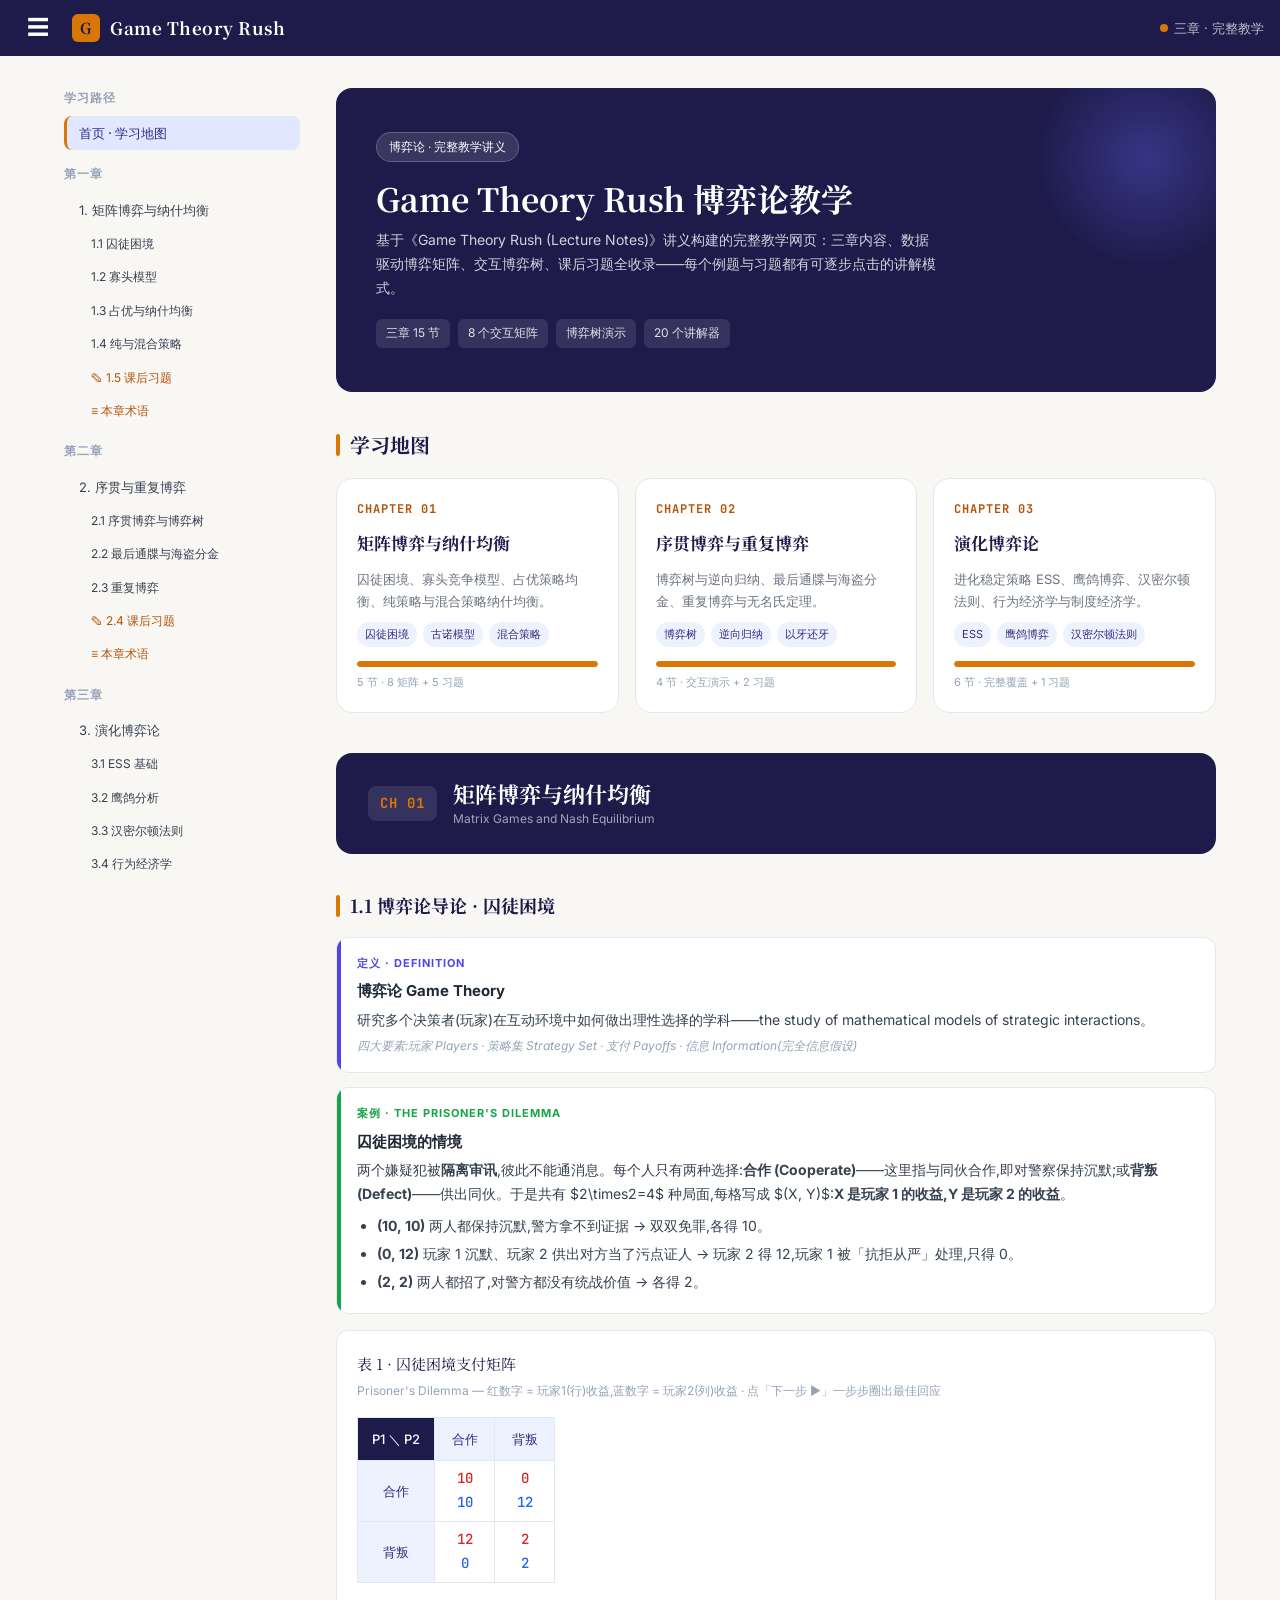
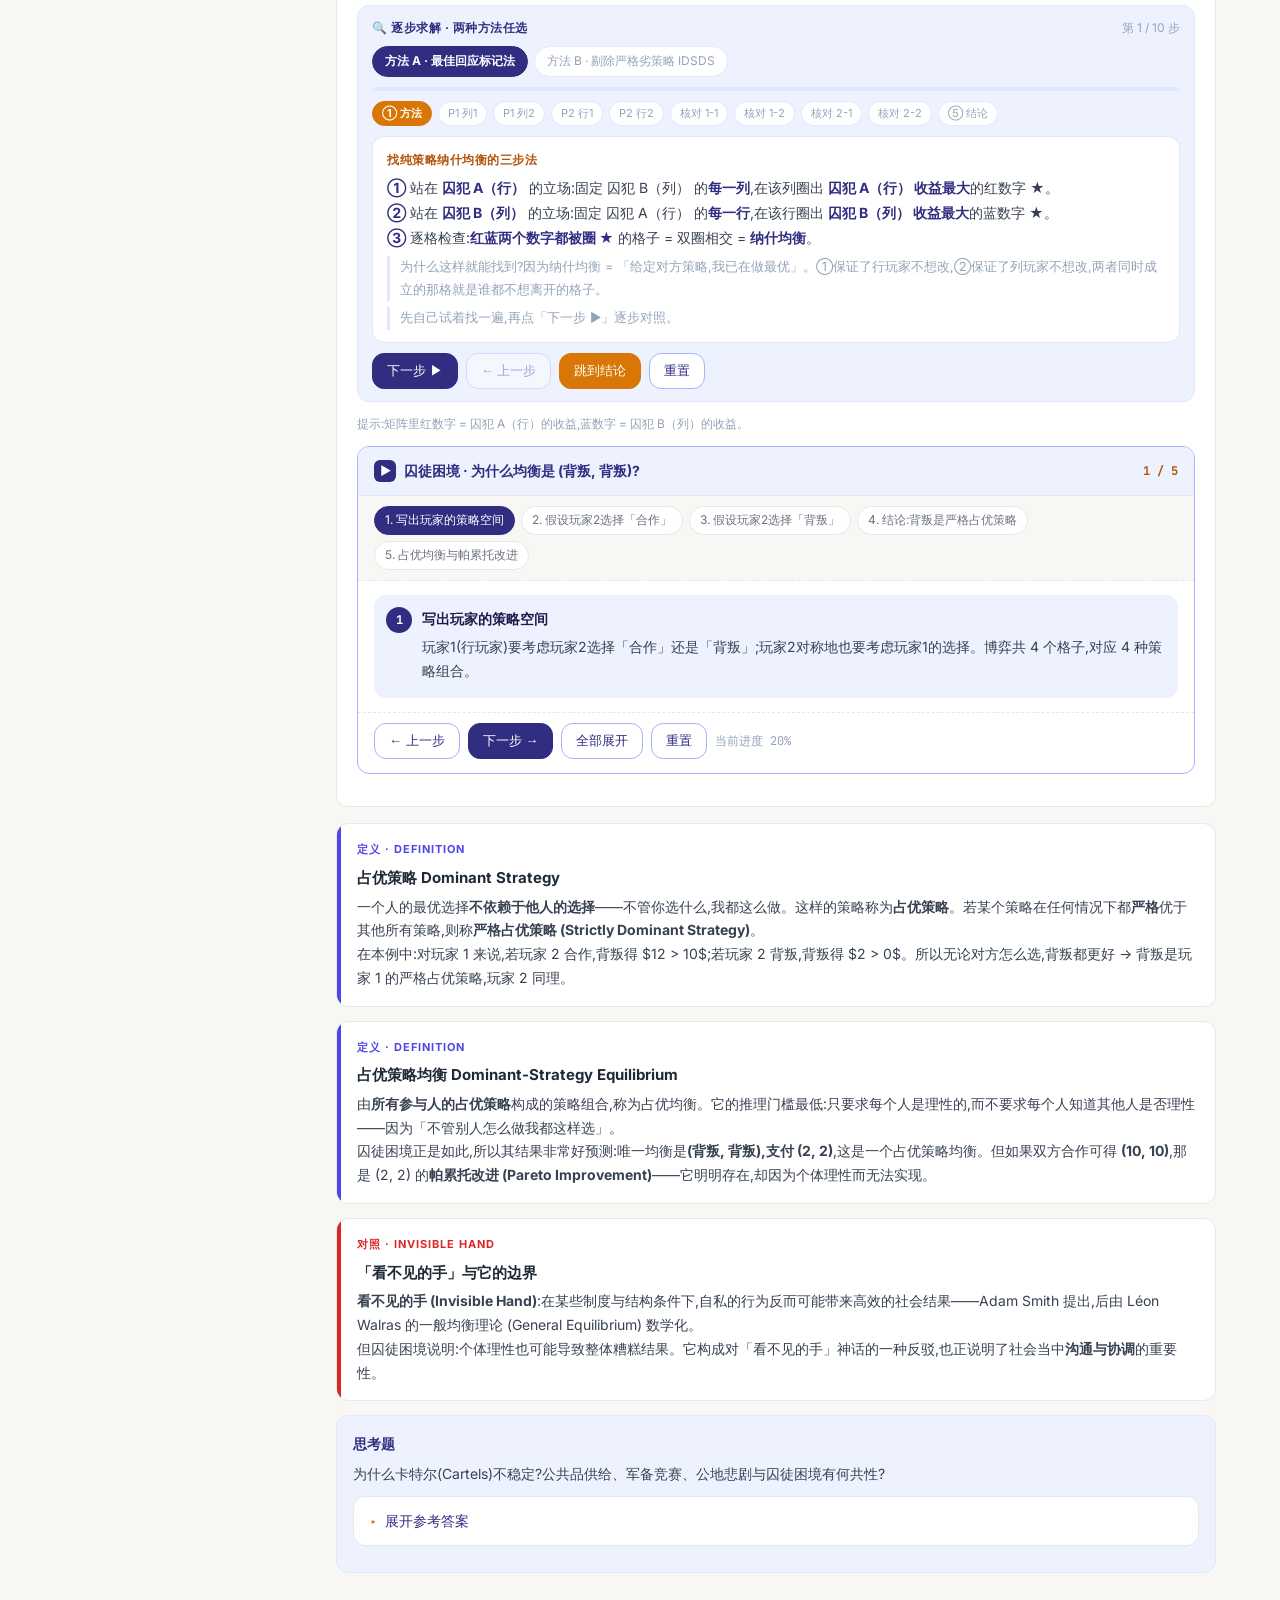
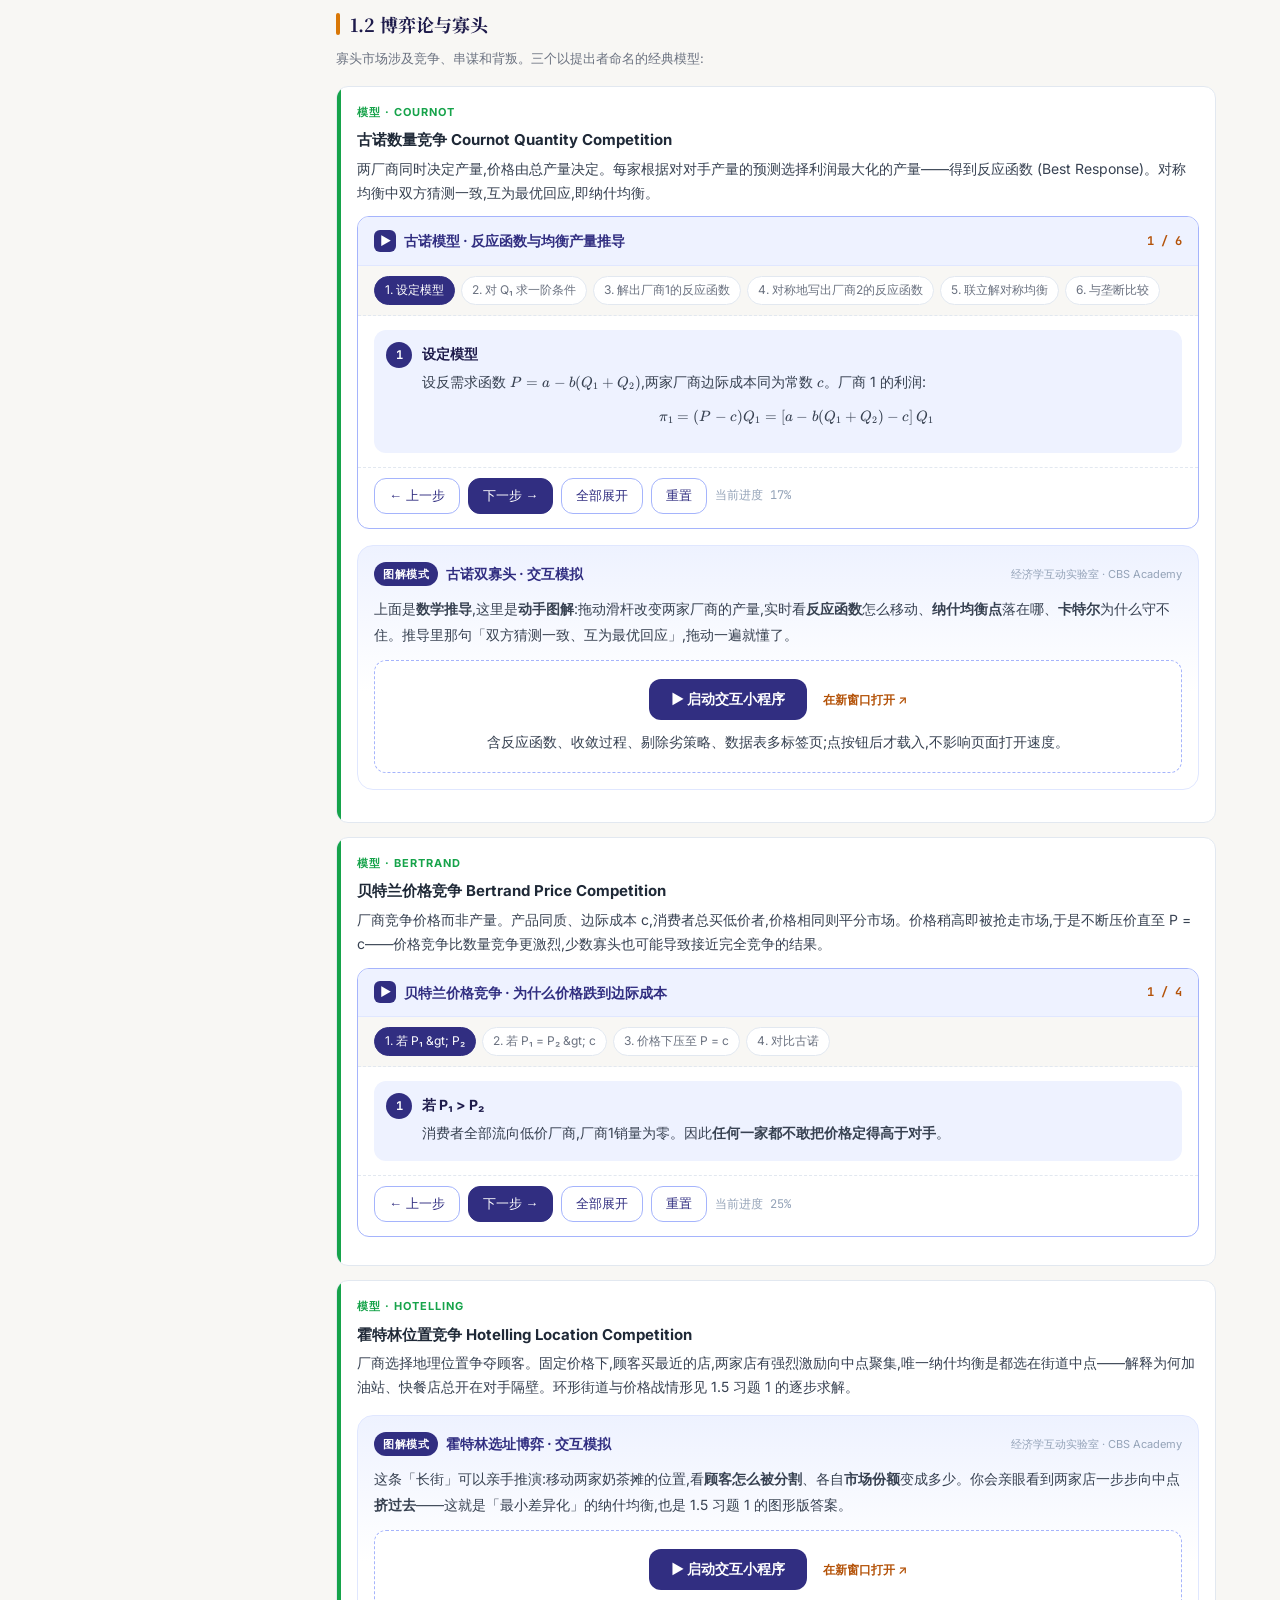
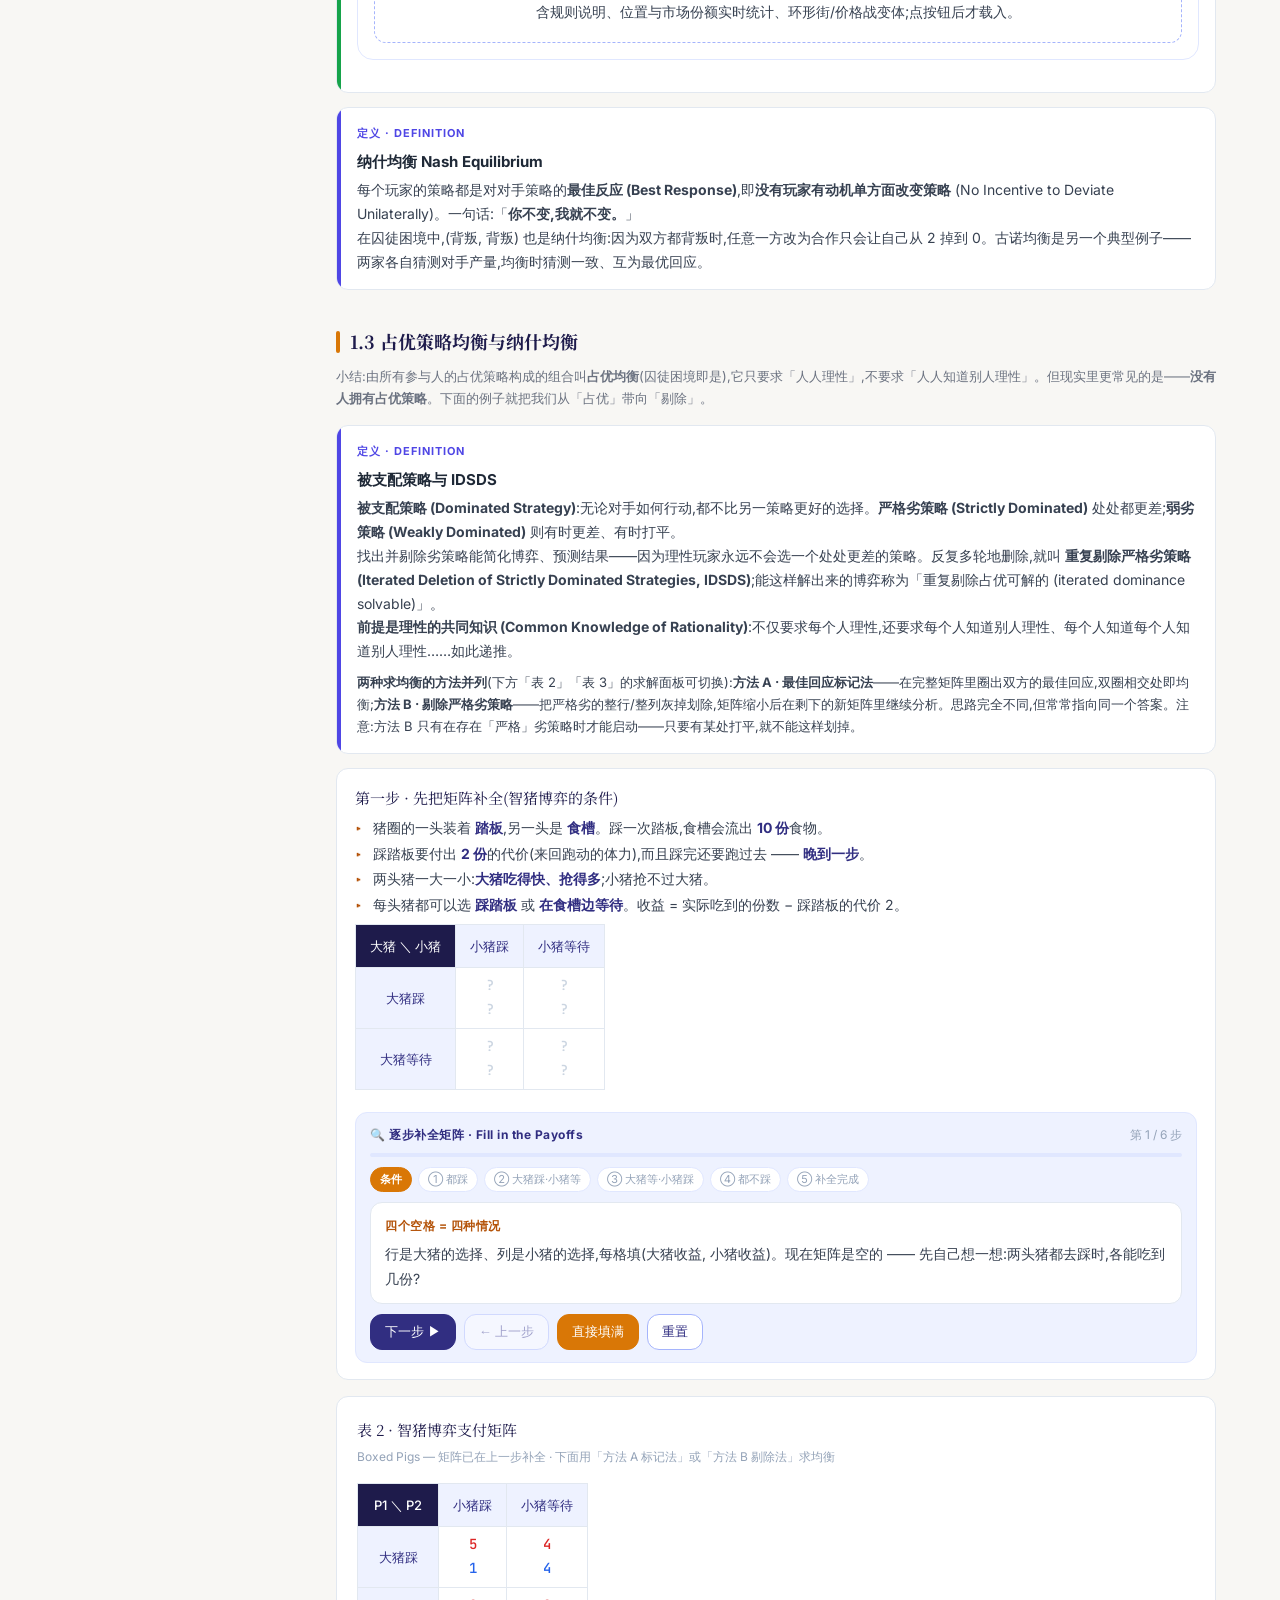
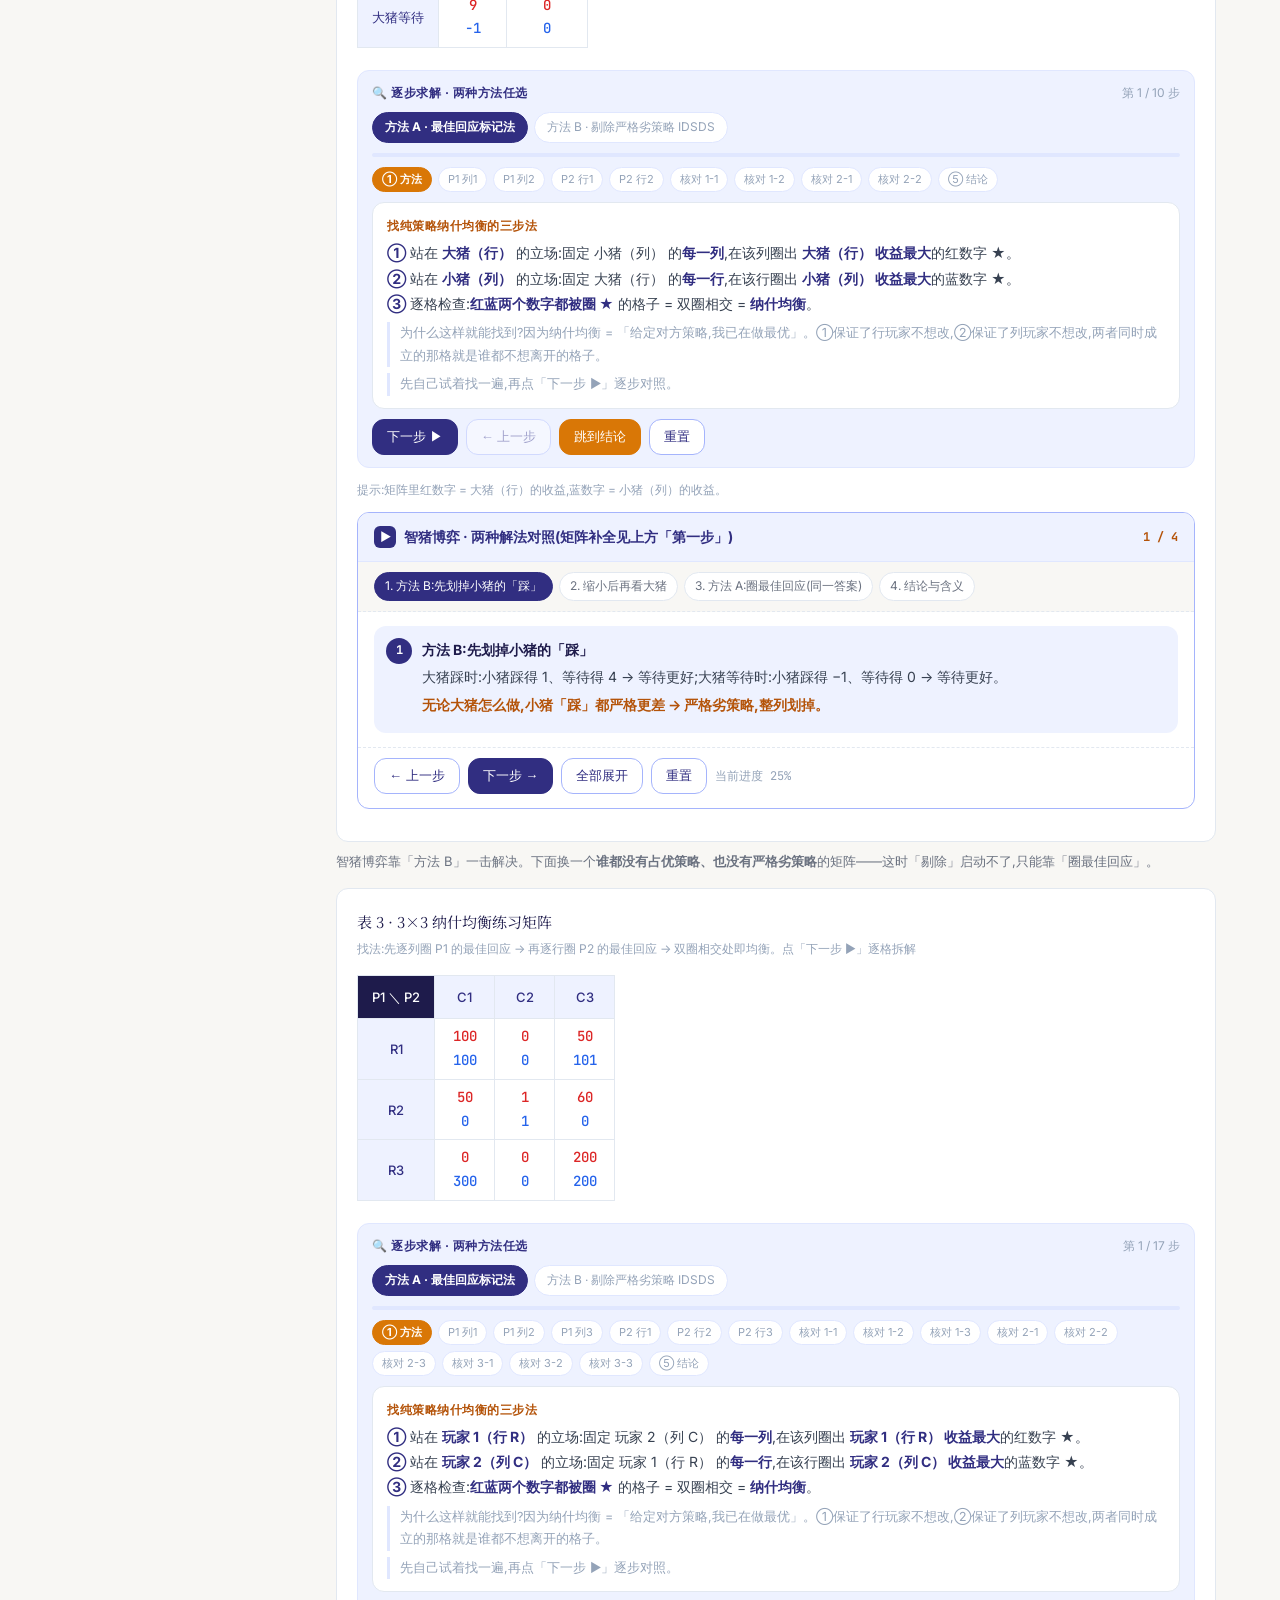
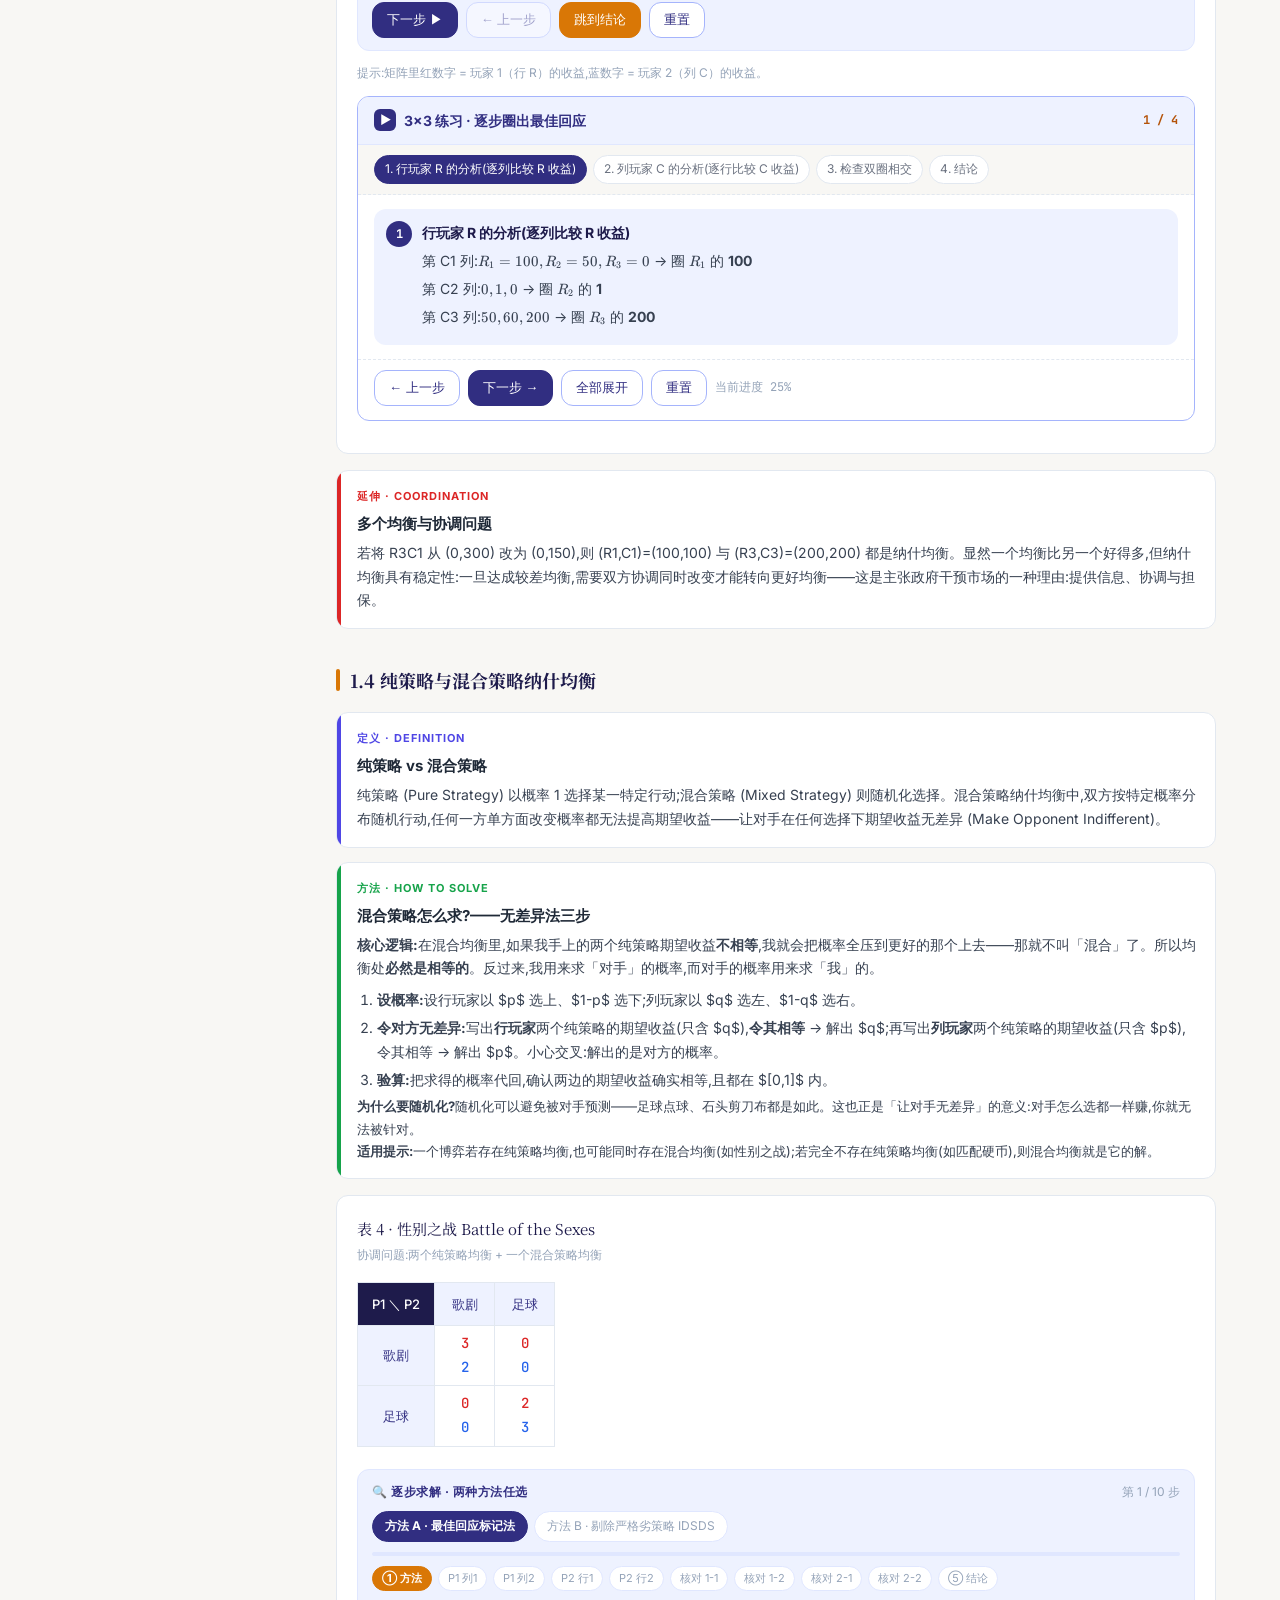
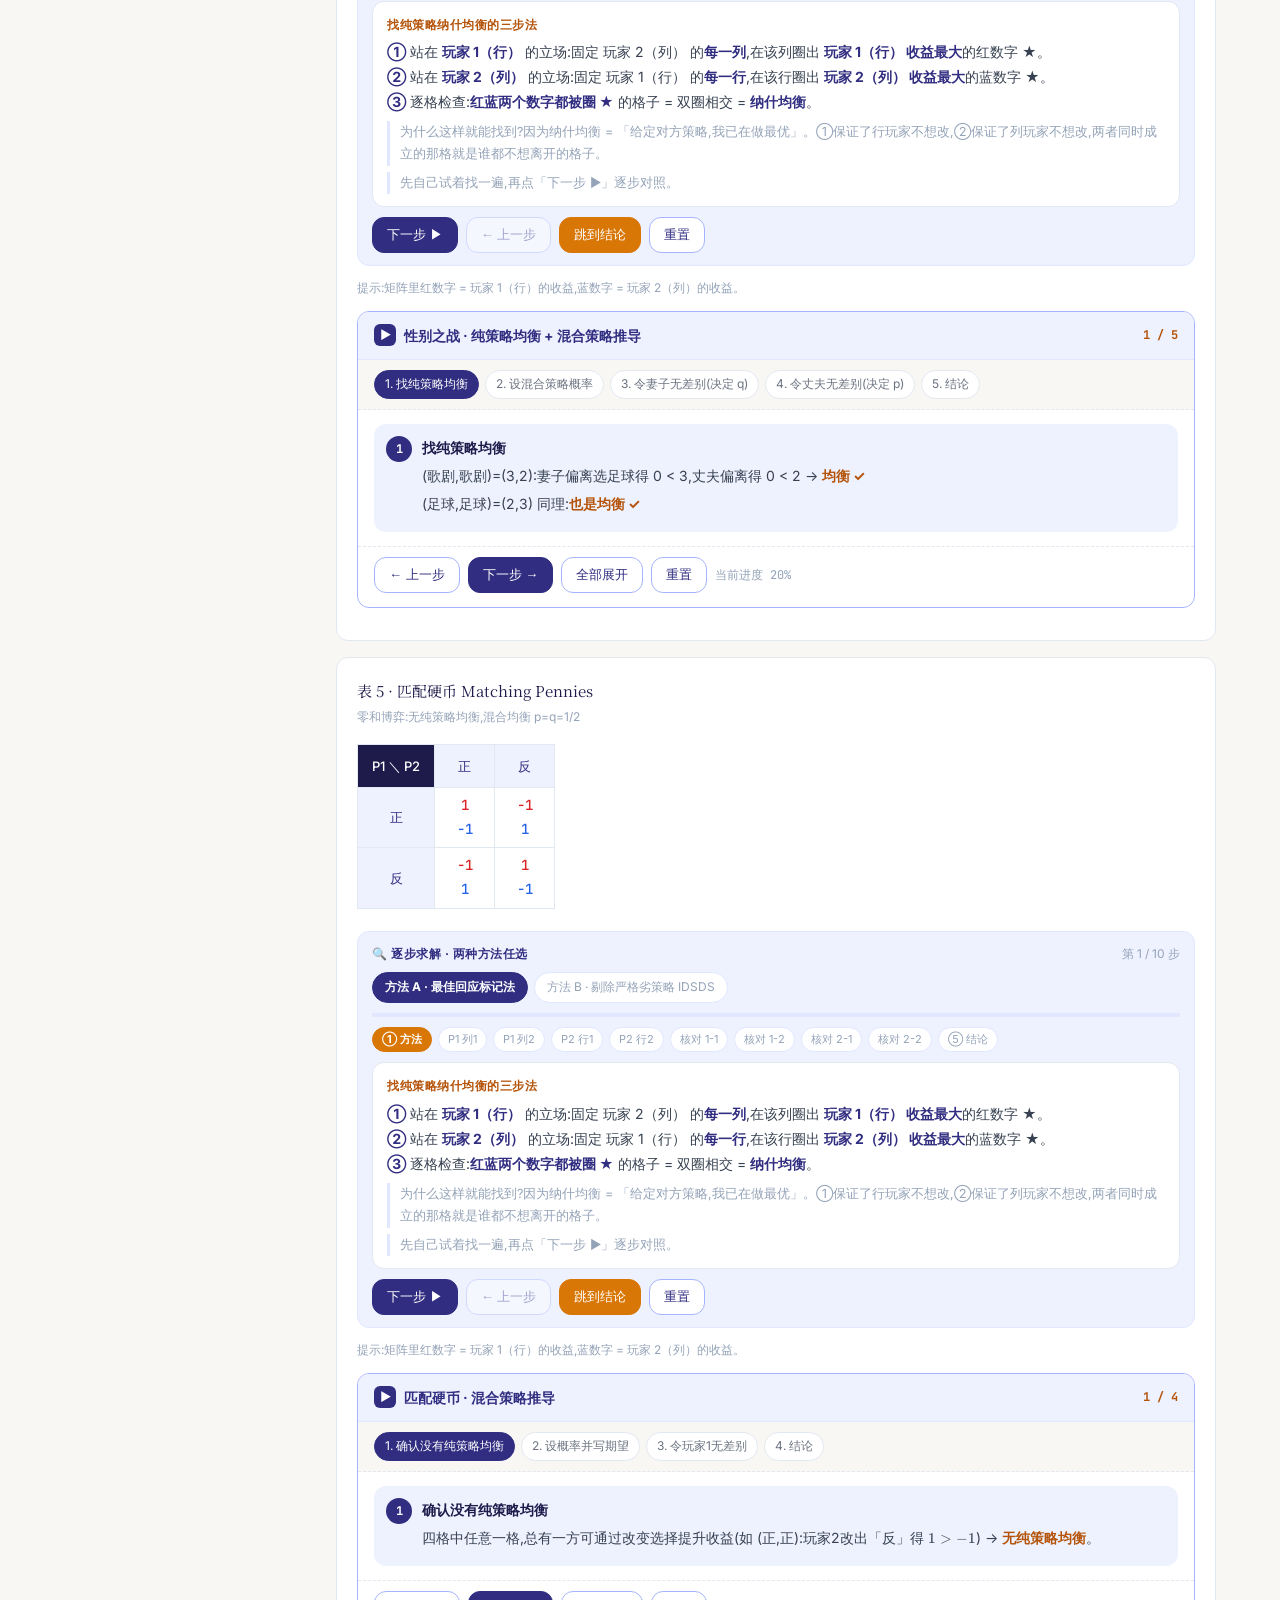
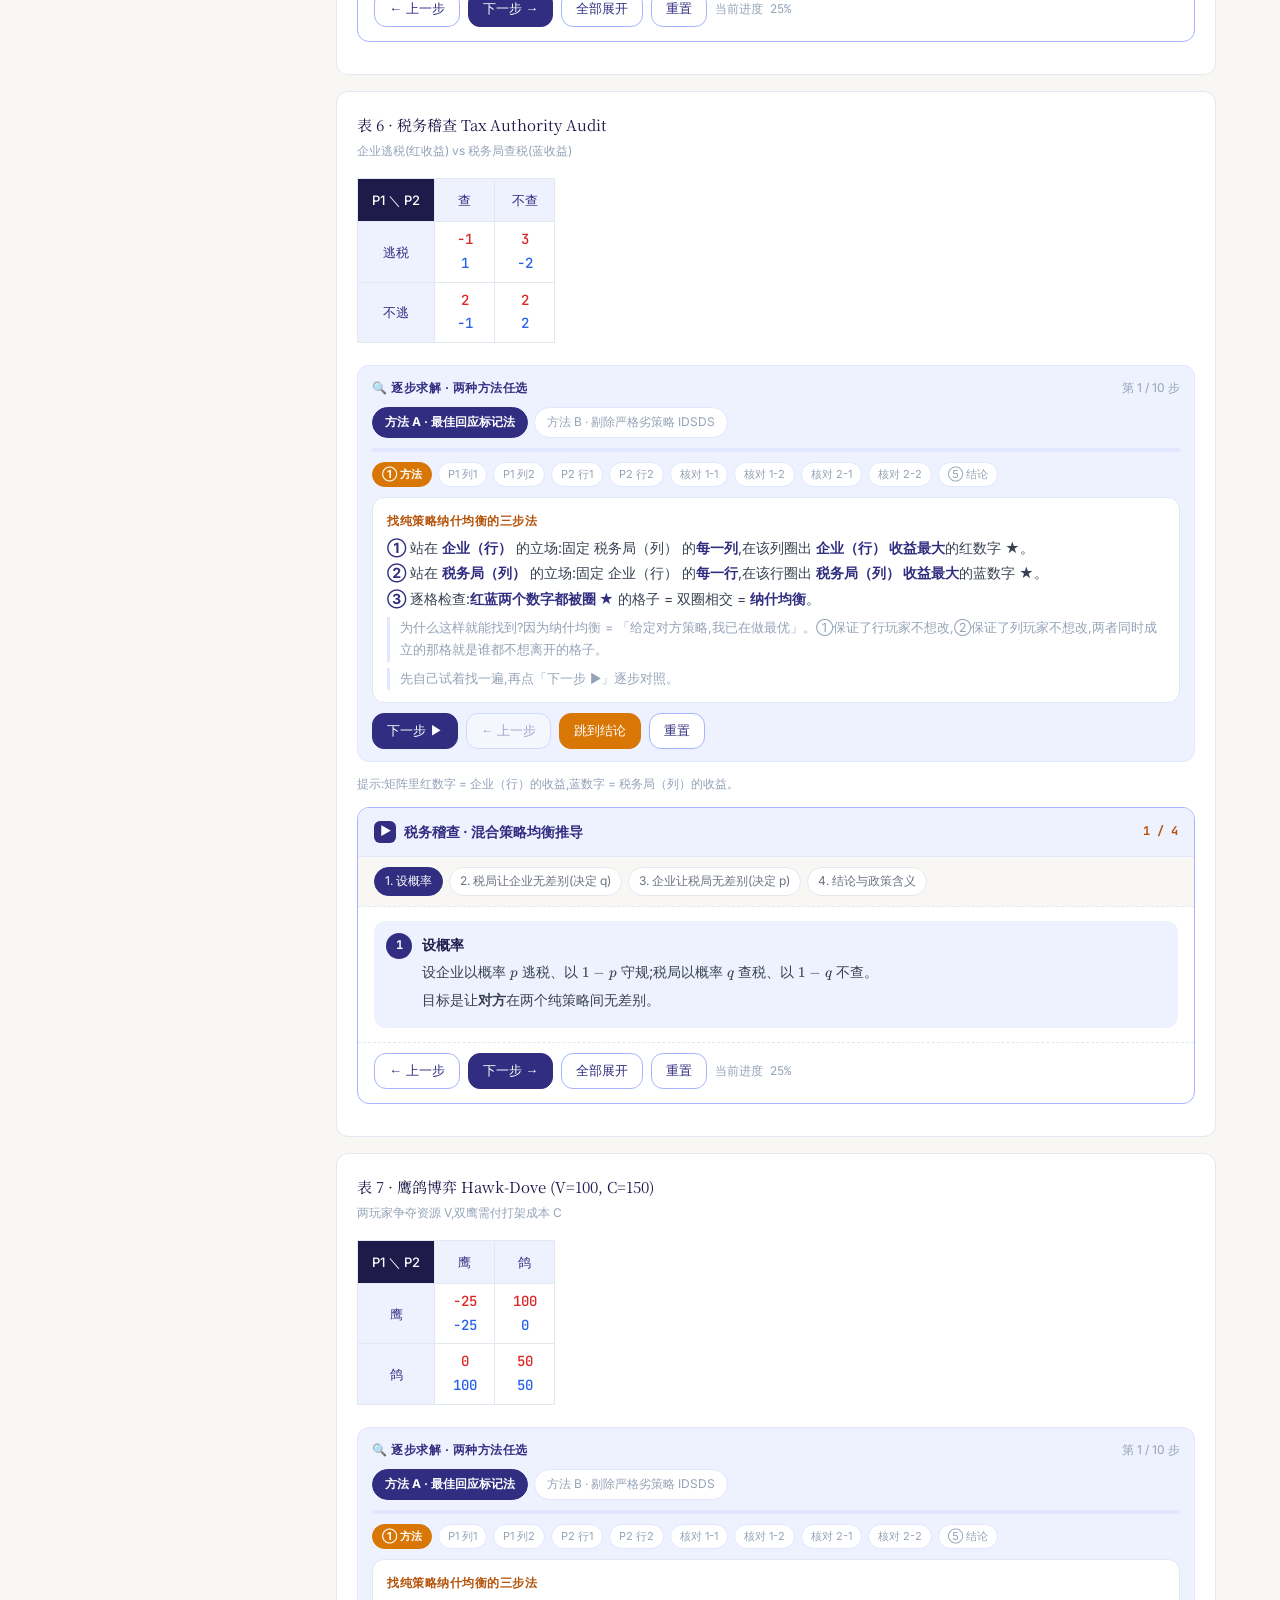
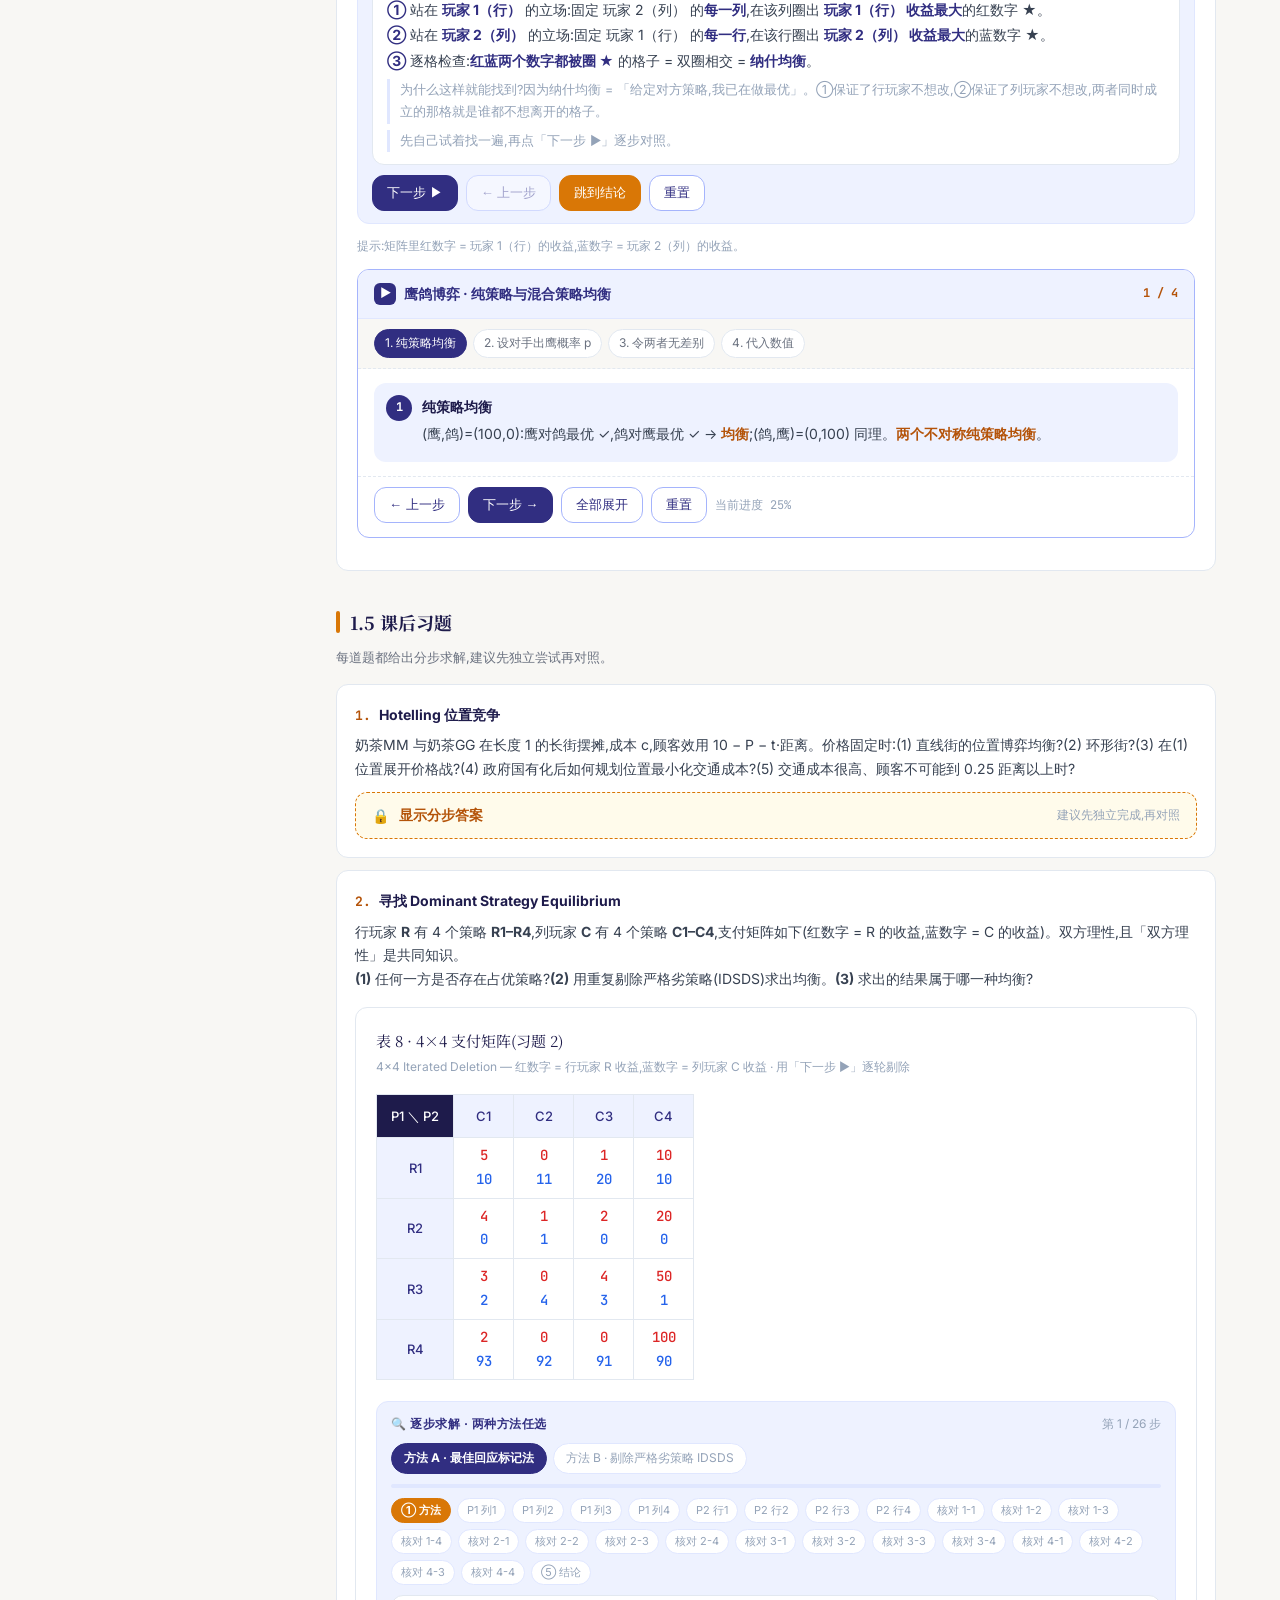
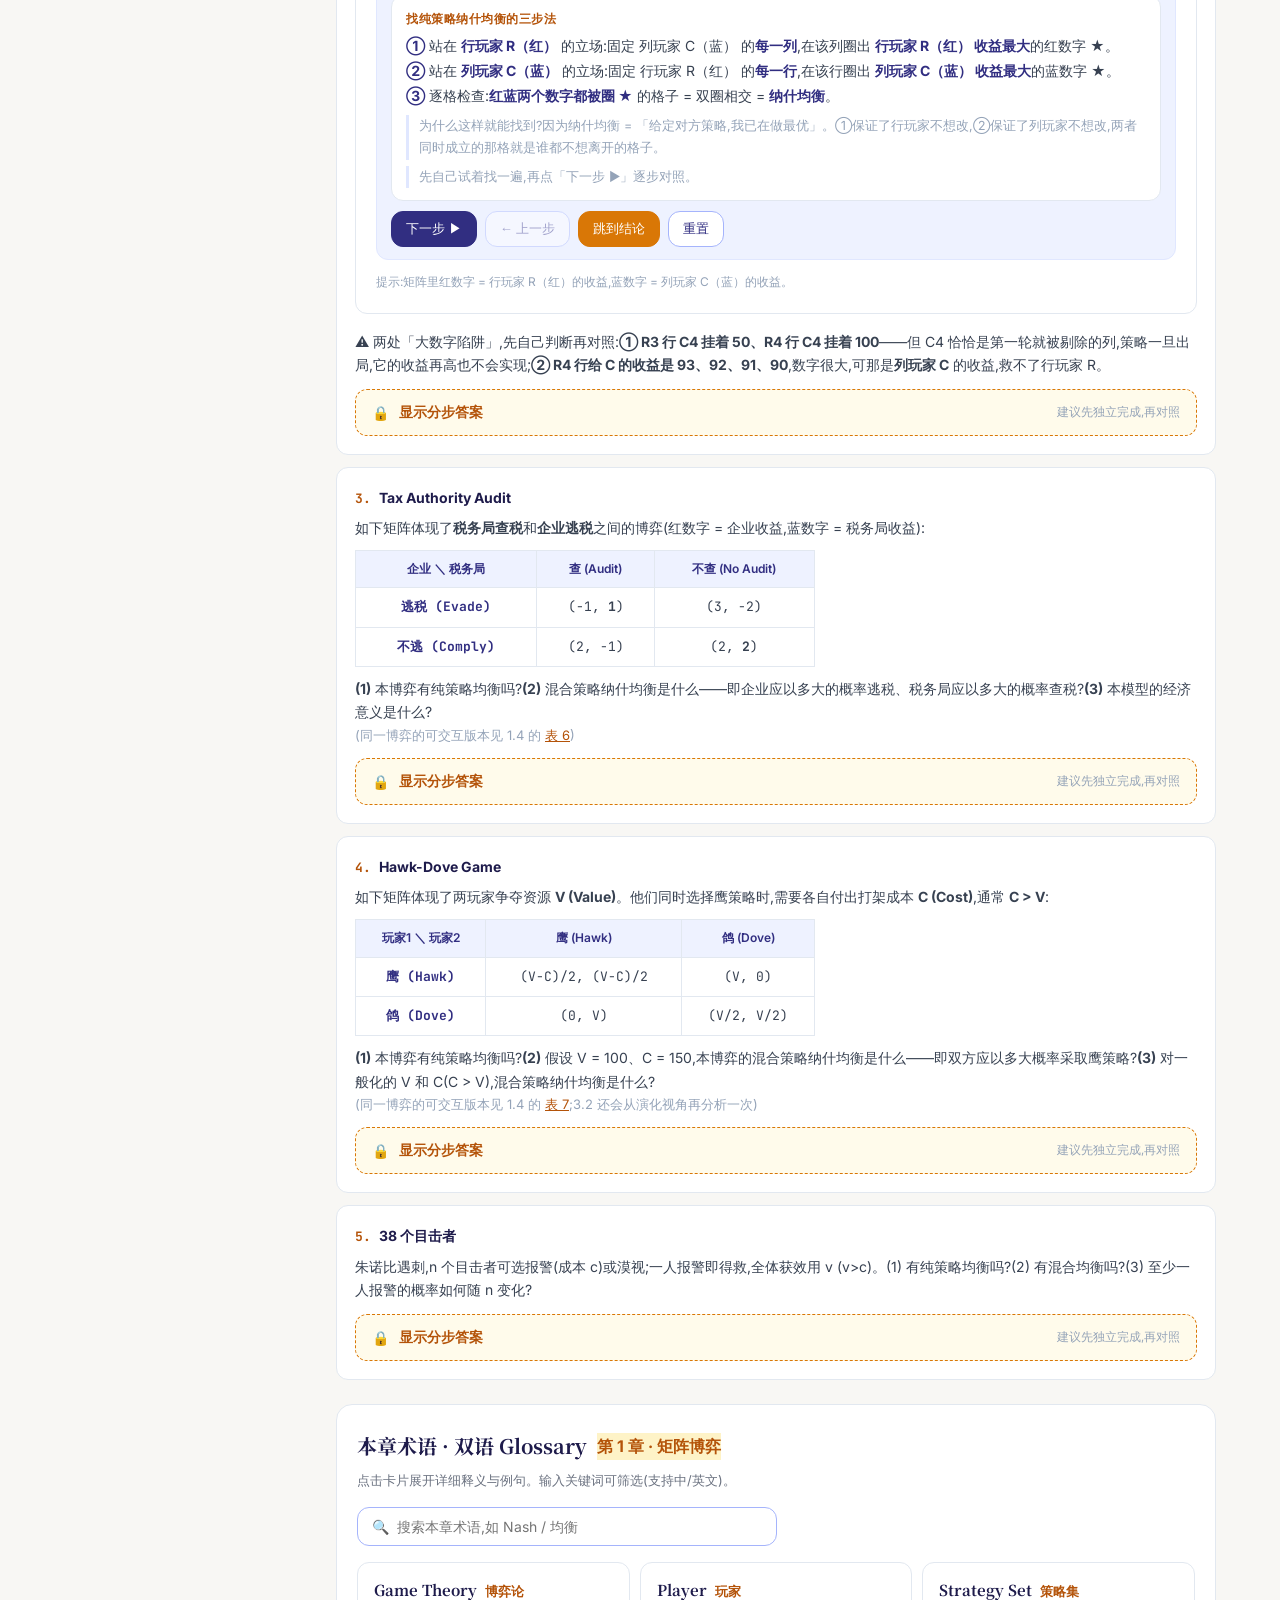
==== game-theory-rush/index.html @ affe79e6 "Publish Intelligent Textbook Three interactive economics books sharing one front door: - Market Forc" ====
<!DOCTYPE html>
<html lang="zh-CN" data-page-node-id="f88Oj9E7xumkua8rdbdC9D">
<head data-page-node-id="TAFf9jK8Ac5j1SVR5CZDCf">
<meta charset="UTF-8" data-page-node-id="CXKlrc9r9mkE7bDAP3YR3l">
<meta name="viewport" content="width=device-width, initial-scale=1.0" data-page-node-id="H9I6fAZjmFfC5MitDZi8de">
<title>Game Theory Rush · 博弈论教学网页</title>
<link rel="preconnect" href="https://fonts.googleapis.com" data-page-node-id="O2jBkbnB2UUPuuKvL8OBjO">
<link href="https://fonts.googleapis.com/css2?family=Noto+Serif+SC:wght@400;500;700&family=Inter:wght@400;500;700&family=JetBrains+Mono:wght@400;500;700&display=swap" rel="stylesheet" data-page-node-id="3PZJKbyZMGyDl5HdAt7i4N">
<link rel="stylesheet" href="vendor/katex/katex.min.css" data-page-node-id="f6urmWiLHM7PreAOYPZzaC">
<script defer src="vendor/katex/katex.min.js"></script>
<style>
:root{
  --indigo-900:#1E1B4B; --indigo-800:#312E81; --indigo-700:#4338CA;
  --indigo-600:#4F46E5; --indigo-500:#6366F1; --indigo-300:#A5B4FC; --indigo-100:#E0E7FF; --indigo-50:#EEF2FF;
  --gold-600:#B45309; --gold-500:#D97706; --gold-100:#FEF3C7;
  --paper:#F8F7F4; --ink-900:#1F2937; --ink-700:#374151; --ink-500:#6B7280; --ink-400:#94A3B8;
  --board-line:#E2E8F0; --coop-green:#16A34A; --defect-red:#DC2626; --info-blue:#2563EB;
  --r-sm:8px; --r-md:12px; --r-lg:16px;
  --font-serif:'Noto Serif SC','Songti SC','SimSun',serif;
  --font-sans:'Inter','PingFang SC','Microsoft YaHei',sans-serif;
  --font-mono:'JetBrains Mono','STIX Two Math','Consolas',monospace;
  --ease:cubic-bezier(.22,.61,.36,1);
}
*{margin:0;padding:0;box-sizing:border-box}
html{scroll-behavior:smooth;scroll-padding-top:64px}
body{font-family:var(--font-sans);color:var(--ink-900);background:var(--paper);line-height:1.7;-webkit-font-smoothing:antialiased}

.topbar{position:sticky;top:0;z-index:50;background:var(--indigo-900);color:#fff;height:56px;display:flex;align-items:center;padding:0 16px;gap:12px}
.topbar .logo{display:flex;align-items:center;gap:10px;font-family:var(--font-serif);font-weight:700;font-size:17px;letter-spacing:.5px}
.logo-mark{width:28px;height:28px;border-radius:6px;background:var(--gold-500);display:flex;align-items:center;justify-content:center;color:var(--indigo-900);font-weight:700;font-size:15px}
.burger{display:none;background:none;border:0;color:#fff;font-size:22px;cursor:pointer;width:44px;height:44px;border-radius:8px;align-items:center;justify-content:center}
.burger:hover{background:rgba(255,255,255,.12)}
.topbar .ch-label{font-size:13px;color:rgba(255,255,255,.72);margin-left:auto;display:flex;align-items:center;gap:6px}
.progress-dot{width:8px;height:8px;border-radius:50%;background:var(--gold-500)}

.layout{display:grid;grid-template-columns:1fr;max-width:1200px;margin:0 auto;padding:0 16px}
main{padding:24px 0 96px;min-width:0}

.sidebar{display:none}
@media(min-width:992px){
  .layout{grid-template-columns:240px minmax(0,1fr);gap:32px;padding:0 24px}
  .sidebar{display:block;padding-top:32px}
  .side-nav{position:sticky;top:80px;max-height:calc(100vh - 96px);overflow-y:auto;padding-right:4px}
  .side-nav h4{font-size:12px;color:var(--ink-400);text-transform:uppercase;letter-spacing:1px;margin-bottom:8px}
  .side-nav a{display:block;padding:6px 12px;border-radius:8px;color:var(--ink-700);text-decoration:none;font-size:13px;margin-bottom:1px;border-left:3px solid transparent;transition:background .2s,color .2s}
  .side-nav a:hover{background:var(--indigo-50);color:var(--indigo-800)}
  .side-nav a.active{background:var(--indigo-100);color:var(--indigo-800);border-left-color:var(--gold-500);font-weight:500}
  .side-nav a.sub{padding-left:24px;font-size:12px}
  .side-nav a.ex{color:var(--gold-600)}
  .side-nav a.ex.active{background:var(--gold-100);color:var(--gold-600);border-left-color:var(--gold-500)}
}
@media(min-width:768px) and (max-width:991px){.layout{padding:0 24px}}

.hero{background:var(--indigo-900);border-radius:var(--r-lg);color:#fff;padding:32px 24px;margin-bottom:32px;position:relative;overflow:hidden}
.hero::after{content:"";position:absolute;right:-40px;top:-40px;width:220px;height:220px;background:radial-gradient(circle,rgba(99,102,241,.35),transparent 70%);pointer-events:none}
.hero .tag{display:inline-flex;align-items:center;gap:8px;background:rgba(255,255,255,.12);border:1px solid rgba(255,255,255,.2);padding:4px 12px;border-radius:100px;font-size:12px;margin-bottom:16px}
.hero h1{font-family:var(--font-serif);font-size:26px;line-height:1.3;margin-bottom:8px}
.hero p{color:rgba(255,255,255,.8);font-size:14px;max-width:560px}
.hero .meta{margin-top:20px;display:flex;flex-wrap:wrap;gap:8px}
.hero .meta span{font-size:12px;background:rgba(255,255,255,.1);padding:4px 10px;border-radius:6px;color:rgba(255,255,255,.85)}
@media(min-width:768px){.hero{padding:44px 40px}.hero h1{font-size:32px}}

.sec-title{display:flex;align-items:center;gap:10px;margin:36px 0 16px;font-family:var(--font-serif);font-size:20px;color:var(--indigo-900);scroll-margin-top:72px}
.sec-title::before{content:"";width:4px;height:22px;background:var(--gold-500);border-radius:2px}
.sec-sub{font-size:13px;color:var(--ink-500);margin:-8px 0 16px}
.chapter-head{background:var(--indigo-900);border-radius:var(--r-lg);color:#fff;padding:20px 24px;margin:40px 0 20px;display:flex;align-items:center;gap:16px;scroll-margin-top:72px}
.chapter-head .ch-num{font-family:var(--font-mono);font-size:14px;color:var(--gold-500);font-weight:700;letter-spacing:1px;background:rgba(255,255,255,.1);padding:6px 12px;border-radius:8px;white-space:nowrap}
.chapter-head h2{font-family:var(--font-serif);font-size:18px;line-height:1.4}
.chapter-head .en{display:block;font-family:var(--font-sans);font-size:12px;color:rgba(255,255,255,.6);font-weight:400;margin-top:2px}
@media(min-width:768px){.chapter-head{padding:26px 32px}.chapter-head h2{font-size:22px}}

.chapter-grid{display:grid;grid-template-columns:1fr;gap:16px}
@media(min-width:768px){.chapter-grid{grid-template-columns:repeat(2,minmax(0,1fr))}}
@media(min-width:1200px){.chapter-grid{grid-template-columns:repeat(3,minmax(0,1fr))}}
.ch-card{background:#fff;border:1px solid var(--board-line);border-radius:var(--r-lg);padding:20px;text-decoration:none;color:inherit;transition:transform .24s var(--ease),box-shadow .24s var(--ease);display:flex;flex-direction:column;gap:10px}
.ch-card:hover{transform:translateY(-2px);box-shadow:0 8px 24px rgba(30,27,75,.08)}
.ch-card .num{font-family:var(--font-mono);font-size:12px;color:var(--gold-600);font-weight:700;letter-spacing:1px}
.ch-card h3{font-family:var(--font-serif);font-size:17px;color:var(--indigo-900)}
.ch-card p{font-size:13px;color:var(--ink-500);flex:1}
.ch-card .topics{display:flex;flex-wrap:wrap;gap:6px}
.ch-card .topic{font-size:11px;background:var(--indigo-50);color:var(--indigo-800);padding:3px 8px;border-radius:100px}
.ch-card .progress{margin-top:4px}
.ch-card .bar{height:6px;background:var(--indigo-100);border-radius:3px;overflow:hidden}
.ch-card .fill{height:100%;background:var(--gold-500);border-radius:3px}
.ch-card .pct{font-size:11px;color:var(--ink-400);margin-top:6px}

.concept{background:#fff;border:1px solid var(--board-line);border-radius:var(--r-md);padding:16px 16px 16px 20px;margin-bottom:14px;position:relative;overflow:hidden}
.concept::before{content:"";position:absolute;left:0;top:0;bottom:0;width:4px}
.concept.def::before{background:var(--indigo-600)}
.concept.intuition::before{background:var(--gold-500)}
.concept.example::before{background:var(--coop-green)}
.concept.caution::before{background:var(--defect-red)}
.concept .kind{font-size:11px;font-weight:700;letter-spacing:1px;text-transform:uppercase;margin-bottom:6px}
.concept.def .kind{color:var(--indigo-600)}
.concept.intuition .kind{color:var(--gold-600)}
.concept.example .kind{color:var(--coop-green)}
.concept.caution .kind{color:var(--defect-red)}
.concept h4{font-size:15px;color:var(--ink-900);margin-bottom:4px}
.concept p{font-size:14px;color:var(--ink-700)}
.concept .en{font-size:12px;color:var(--ink-400);font-style:italic;margin-top:4px}
.concept ul,.concept ol{margin:8px 0 0 20px;font-size:14px;color:var(--ink-700)}
.concept li{margin-bottom:4px}

.matrix-wrap{background:#fff;border:1px solid var(--board-line);border-radius:var(--r-md);padding:20px;margin:16px 0}
.matrix-title{font-family:var(--font-serif);font-size:15px;color:var(--indigo-900);margin-bottom:4px}
.matrix-sub{font-size:12px;color:var(--ink-400);margin-bottom:16px}
.matrix{display:inline-block;overflow-x:auto;max-width:100%;-webkit-overflow-scrolling:touch}
table.payoff{border-collapse:collapse;font-family:var(--font-mono)}
table.payoff td,table.payoff th{border:1px solid var(--board-line);padding:10px 14px;text-align:center;font-size:13px;min-width:60px}
table.payoff th{background:var(--indigo-50);color:var(--indigo-800);font-weight:500;font-family:var(--font-sans)}
table.payoff th.corner{background:var(--indigo-900);color:#fff}
table.payoff td{padding:0;height:56px}
.pcell{display:flex;flex-direction:column;align-items:center;justify-content:center;height:100%;padding:6px 14px;cursor:pointer;transition:background .2s var(--ease);position:relative}
.pcell:hover{background:var(--indigo-50)}
.pcell .pay{font-size:14px;font-weight:500}
.pcell .pay.p1{color:var(--defect-red)}
.pcell .pay.p2{color:var(--info-blue)}
.pcell .pay.best{color:var(--gold-600);font-weight:700}
.pcell .pay.best::after{content:" ★";font-size:12px}
.pcell.eq{background:var(--gold-100)}
.pcell.eq::after{content:"★";position:absolute;top:4px;right:6px;color:var(--gold-600);font-size:11px}
.matrix-actions{display:flex;flex-wrap:wrap;gap:10px;margin-top:16px}
.btn{display:inline-flex;align-items:center;gap:8px;padding:10px 16px;border-radius:var(--r-md);font-size:14px;font-weight:500;cursor:pointer;border:1px solid var(--indigo-300);background:#fff;color:var(--indigo-800);transition:transform .2s var(--ease),background .2s var(--ease)}
.btn:hover{transform:scale(1.05);background:var(--indigo-50)}
.btn:active{transform:scale(.95)}
.btn.primary{background:var(--indigo-800);border-color:var(--indigo-800);color:#fff}
.btn.primary:hover{background:var(--indigo-700)}
.btn.gold{background:var(--gold-500);border-color:var(--gold-500);color:#fff}
.btn.gold:hover{background:var(--gold-600)}
.btn:focus-visible{outline:2px solid var(--gold-500);outline-offset:2px}
.matrix-note{font-size:12px;color:var(--ink-400);margin-top:12px;min-height:18px}

/* ═══ 分步找均衡 · Best-Response Walkthrough ═══ */
.br-panel{margin-top:14px;border:1px solid var(--indigo-100);border-radius:var(--r-md);background:var(--indigo-50);padding:12px 14px}
.br-top{display:flex;align-items:center;justify-content:space-between;gap:8px;margin-bottom:8px;flex-wrap:wrap}
.br-label{font-size:12px;font-weight:700;color:var(--indigo-800);letter-spacing:.5px}
.br-count{font-size:12px;color:var(--ink-400)}
.br-bar{height:4px;border-radius:2px;background:var(--indigo-100);overflow:hidden;margin-bottom:10px}
.br-bar span{display:block;height:100%;background:var(--gold-500);transition:width .3s var(--ease)}
.br-chips{display:flex;flex-wrap:wrap;gap:6px;margin-bottom:10px}
.br-chip{font-size:11px;padding:4px 9px;border-radius:999px;background:#fff;border:1px solid var(--indigo-100);color:var(--ink-400);cursor:pointer;font-family:var(--font-sans);transition:all .2s var(--ease)}
.br-chip:hover{border-color:var(--indigo-300);color:var(--indigo-800)}
.br-chip.done{color:var(--indigo-800);border-color:var(--indigo-300)}
.br-chip.cur{background:var(--gold-500);border-color:var(--gold-500);color:#fff;font-weight:700}
.br-step{background:#fff;border:1px solid var(--board-line);border-radius:12px;padding:12px 14px;font-size:14px;color:var(--ink-700);line-height:1.8}
.br-step .lead{font-size:12px;font-weight:700;color:var(--gold-600);display:block;margin-bottom:4px;letter-spacing:.5px}
.br-step b{color:var(--indigo-800)}
.br-step .cmp{font-family:var(--font-mono);font-size:13px;background:var(--indigo-50);padding:1px 6px;border-radius:6px;margin:0 2px;font-weight:600}
.br-step .cmp.r{color:var(--defect-red)}
.br-step .cmp.b{color:var(--info-blue)}
.br-step .hit{color:var(--gold-600);font-weight:700}
.br-step .why{display:block;margin-top:6px;font-size:12.5px;color:var(--ink-400);border-left:3px solid var(--indigo-100);padding-left:10px}
.br-ctrl{display:flex;flex-wrap:wrap;gap:8px;margin-top:10px}
.br-ctrl .btn{padding:8px 14px;font-size:13px}
.br-ctrl .btn[disabled]{opacity:.4;cursor:not-allowed;transform:none}
table.payoff th.scan{background:var(--gold-500) !important;color:#fff !important}
table.payoff td.scan{background:var(--gold-100)}
.pcell.scanning{box-shadow:inset 0 0 0 2px var(--gold-500);background:var(--gold-100)}
.pcell.rejected{opacity:.4}
.pcell.confirmed{background:var(--gold-100)}

/* 方法切换 Tab */
.br-tabs{display:flex;flex-wrap:wrap;gap:6px;margin-bottom:10px}
.br-tab{font-size:12px;padding:6px 12px;border-radius:999px;border:1px solid var(--indigo-100);background:#fff;color:var(--ink-400);cursor:pointer;font-family:var(--font-sans);transition:all .2s var(--ease)}
.br-tab:hover{border-color:var(--indigo-300);color:var(--indigo-800)}
.br-tab.on{background:var(--indigo-800);border-color:var(--indigo-800);color:#fff;font-weight:700}

/* 方法 B · IDSDS 剔除 */
table.payoff th.elim,table.payoff td.elim{opacity:.25;text-decoration:line-through;background:repeating-linear-gradient(45deg,#F1F5F9,#F1F5F9 5px,var(--board-line) 5px,var(--board-line) 10px)}
.pcell.dom-cmp{box-shadow:inset 0 0 0 2px var(--info-blue)}
.pcell.ids-pick{background:var(--gold-100);box-shadow:inset 0 0 0 2px var(--gold-500)}
.br-step .submtx{margin-top:8px;font-size:12px;color:var(--ink-400)}
table.payoff.mini{margin:6px 0 2px;font-size:12px}
table.payoff.mini td,table.payoff.mini th{padding:6px 12px;min-width:52px;height:42px}

/* 矩阵补全 Fill-in */
.fill-wrap{background:#fff;border:1px solid var(--board-line);border-radius:var(--r-md);padding:16px 18px;margin:14px 0}
.fill-cond{font-size:14px;color:var(--ink-700);line-height:1.85;margin-bottom:6px}
.fill-cond b{color:var(--indigo-800)}
.fill-cond .li{display:block;padding-left:18px;position:relative}
.fill-cond .li::before{content:"▸";position:absolute;left:0;color:var(--gold-600)}
table.payoff td .pcell.tbd .pay{color:#CBD5E1}
.pcell.filled .pay{animation:pop .35s var(--ease)}
@keyframes pop{from{transform:scale(.6);opacity:0}to{transform:scale(1);opacity:1}}
.br-step .calc{display:inline-block;font-family:var(--font-mono);font-size:13px;background:var(--indigo-50);border-radius:6px;padding:2px 8px;margin:2px 0}

.hintbox{border-radius:var(--r-md);padding:16px;margin:14px 0;border:1px solid}
.hintbox.think{background:var(--indigo-50);border-color:var(--indigo-100)}
.hintbox.homework{background:var(--gold-100);border-color:#FDE68A}
.hintbox .h-title{font-size:14px;font-weight:700;margin-bottom:6px;display:flex;align-items:center;gap:8px}
.hintbox.think .h-title{color:var(--indigo-800)}
.hintbox.homework .h-title{color:var(--gold-600)}
.hintbox p{font-size:14px;color:var(--ink-700)}

details.ansbox{background:#fff;border:1px solid var(--board-line);border-radius:var(--r-md);margin:10px 0;overflow:hidden}
details.ansbox>summary{cursor:pointer;padding:12px 16px;font-size:14px;font-weight:500;color:var(--indigo-800);list-style:none;display:flex;align-items:center;gap:8px}
details.ansbox>summary::before{content:"▸";transition:transform .24s var(--ease);color:var(--gold-500);font-size:13px}
details.ansbox[open]>summary::before{transform:rotate(90deg)}
details.ansbox .ans{margin:0;padding:12px 16px 16px;font-size:13px;color:var(--ink-700);border-top:1px dashed var(--board-line)}
details.ansbox .ans .key{color:var(--gold-600);font-weight:700}
details.ansbox .ans p{margin-bottom:8px}
details.ansbox .ans ol,details.ansbox .ans ul{margin:6px 0 6px 20px}

.exercise{background:#fff;border:1px solid var(--board-line);border-radius:var(--r-md);padding:18px;margin:12px 0;scroll-margin-top:72px}
.exercise .q-title{font-size:14px;font-weight:700;color:var(--indigo-900);margin-bottom:6px;display:flex;gap:8px;align-items:baseline}
.exercise .q-title .qn{font-family:var(--font-mono);color:var(--gold-600);font-size:13px}
.exercise .q-body{font-size:14px;color:var(--ink-700)}
.exercise .q-body ol,.exercise .q-body ul{margin:6px 0 6px 20px}
.exercise .q-body li{margin-bottom:4px}

/* ═══ 讲解器 Tutor (逐步讲解模式) ═══ */
.tutor{background:#fff;border:1px solid var(--indigo-300);border-radius:var(--r-md);margin:12px 0;overflow:hidden}
.tutor-head{display:flex;align-items:center;justify-content:space-between;gap:10px;padding:12px 16px;background:var(--indigo-50);border-bottom:1px solid var(--indigo-100)}
.tutor-title{font-size:14px;font-weight:700;color:var(--indigo-800);display:flex;align-items:center;gap:8px}
.tutor-title .ico{flex-shrink:0;width:22px;height:22px;border-radius:6px;background:var(--indigo-800);color:#fff;display:flex;align-items:center;justify-content:center;font-size:12px}
.tutor-count{font-family:var(--font-mono);font-size:12px;color:var(--gold-600);font-weight:700;white-space:nowrap}
.tutor-steps{display:flex;flex-wrap:wrap;gap:6px;padding:10px 16px;border-bottom:1px dashed var(--board-line);background:var(--paper)}
.tutor-step{font-size:12px;padding:5px 10px;border-radius:100px;border:1px solid var(--board-line);background:#fff;color:var(--ink-500);cursor:pointer;transition:all .2s var(--ease);font-family:var(--font-sans)}
.tutor-step:hover{border-color:var(--indigo-300);color:var(--indigo-800)}
.tutor-step.done{background:var(--indigo-50);color:var(--indigo-800);border-color:var(--indigo-100)}
.tutor-step.active{background:var(--indigo-800);color:#fff;border-color:var(--indigo-800)}
.tutor-body{padding:14px 16px}
.tutor-sol{display:none}
.tutor-sol.show{display:block}
.tutor-sol .sol-step{display:flex;gap:10px;margin-bottom:0;padding:12px;border-radius:var(--r-md);background:var(--indigo-50);margin-bottom:8px}
.tutor-sol .sol-step:last-child{margin-bottom:0}
.tutor-sol .sn{flex-shrink:0;width:26px;height:26px;border-radius:50%;background:var(--indigo-800);color:#fff;font-size:12px;font-weight:700;display:flex;align-items:center;justify-content:center;font-family:var(--font-mono)}
.tutor-sol .sc{flex:1;font-size:14px;color:var(--ink-700)}
.tutor-sol .sc b.step-t{display:block;color:var(--indigo-900);margin-bottom:4px;font-size:14px}
.tutor-sol .sc p{margin:4px 0}
.tutor-sol .sc .res{color:var(--gold-600);font-weight:700}
.tutor-actions{display:flex;flex-wrap:wrap;gap:8px;padding:10px 16px 14px;border-top:1px dashed var(--board-line);align-items:center}
.tutor-actions .btn{padding:8px 14px;font-size:13px}
.tutor-progress{flex:1;font-size:12px;color:var(--ink-400);font-family:var(--font-mono)}
/* 公式 */
.m-row{margin:8px 0;overflow-x:auto;text-align:center}
.m-row .katex-display{margin:6px 0}
.raw-math{font-family:var(--font-mono);background:#fff;border:1px solid var(--indigo-100);border-radius:6px;padding:4px 10px;display:inline-block;font-size:13px;color:var(--indigo-800)}
.raw-math-block{font-family:var(--font-mono);background:#fff;border:1px solid var(--indigo-100);border-radius:8px;padding:8px 14px;display:block;text-align:center;font-size:14px;color:var(--indigo-800);margin:8px 0}
.katex{font-size:1.06em}

.bottom-nav{display:flex;justify-content:space-between;gap:12px;margin-top:40px;padding-top:24px;border-top:1px solid var(--board-line)}
.bottom-nav a{flex:1;background:#fff;border:1px solid var(--board-line);border-radius:var(--r-md);padding:14px 16px;text-decoration:none;color:var(--ink-700);font-size:13px;transition:transform .2s var(--ease),border-color .2s}
.bottom-nav a:hover{transform:translateY(-2px);border-color:var(--indigo-300)}
.bottom-nav .dir{font-size:11px;color:var(--ink-400);display:block;margin-bottom:2px}
.bottom-nav .nm{font-weight:500;color:var(--indigo-800)}

.drawer{position:fixed;top:0;left:0;bottom:0;width:300px;background:var(--indigo-900);z-index:100;padding:24px 16px;transform:translateX(-100%);transition:transform .3s var(--ease);overflow-y:auto}
.drawer.open{transform:translateX(0)}
.drawer a{display:block;color:rgba(255,255,255,.85);padding:9px 12px;border-radius:8px;text-decoration:none;font-size:13px;border-left:3px solid transparent;transition:background .2s}
.drawer a:hover,.drawer a.active{background:rgba(255,255,255,.12);border-left-color:var(--gold-500)}
.drawer a.ex{color:var(--gold-500)}
.drawer a.ex.active{background:rgba(217,119,6,.18);border-left-color:var(--gold-500)}
.drawer .sec{color:rgba(255,255,255,.45);font-size:11px;text-transform:uppercase;letter-spacing:1px;padding:14px 12px 4px}
.overlay{position:fixed;inset:0;background:rgba(15,23,42,.5);z-index:90;opacity:0;pointer-events:none;transition:opacity .3s}
.overlay.show{opacity:1;pointer-events:auto}
@media(min-width:992px){.burger{display:none}.drawer{display:none}}
@media(min-width:768px){.burger{display:flex}}

.mobile-float{position:fixed;bottom:0;left:0;right:0;background:var(--indigo-900);display:flex;z-index:60;box-shadow:0 -4px 16px rgba(30,27,75,.2)}
.mobile-float a{flex:1;text-align:center;padding:12px 8px;color:rgba(255,255,255,.8);text-decoration:none;font-size:12px;transition:background .2s}
.mobile-float a:hover{background:rgba(255,255,255,.1)}
.mobile-float .dir{display:block;font-size:10px;color:var(--gold-500);letter-spacing:1px}
@media(min-width:768px){.mobile-float{display:none}}

.game{background:var(--indigo-900);border-radius:var(--r-lg);color:#fff;padding:24px;margin:16px 0}
.game h4{font-family:var(--font-serif);font-size:16px;margin-bottom:8px}
.game p{font-size:13px;color:rgba(255,255,255,.75);margin-bottom:16px}
.game .row{display:flex;flex-wrap:wrap;gap:10px;align-items:center}
.game input[type=number]{width:84px;padding:10px 12px;border-radius:var(--r-md);border:1px solid rgba(255,255,255,.25);background:rgba(255,255,255,.1);color:#fff;font-family:var(--font-mono);font-size:14px}
.game input:focus{outline:2px solid var(--gold-500)}
.game label{font-size:13px;color:rgba(255,255,255,.7)}
.game .result{margin-top:16px;font-size:13px;background:rgba(255,255,255,.08);border-radius:var(--r-md);padding:12px;min-height:40px;line-height:1.8}
.game .result b{color:var(--gold-500)}

.tree-box{background:#fff;border:1px solid var(--board-line);border-radius:var(--r-md);padding:20px;margin:16px 0}
.tree-box .tree-title{font-family:var(--font-serif);font-size:15px;color:var(--indigo-900);margin-bottom:4px}
.tree-box .tree-sub{font-size:12px;color:var(--ink-400);margin-bottom:12px}
.tree-svg{width:100%;max-width:640px;margin:0 auto;display:block}
.tree-svg .node-a{fill:var(--indigo-800)}
.tree-svg .node-b{fill:var(--indigo-500)}
.tree-svg .terminal{fill:#fff;stroke:var(--board-line)}
.tree-svg text{font-family:var(--font-sans);font-size:12px;fill:var(--ink-900)}
.tree-svg .lbl{fill:var(--ink-500);font-size:11px}
.tree-svg .tnum{font-family:var(--font-mono);font-size:11px}
.tree-svg path.link{stroke:var(--ink-400);stroke-width:1.2;fill:none}
.tree-svg path.link.sel{stroke:var(--gold-500);stroke-width:2.5}
.tree-svg rect.terminal.sel{stroke:var(--gold-500);stroke-width:2}
.steps{display:flex;flex-wrap:wrap;gap:8px;margin-top:14px}
.step-btn{font-size:12px;padding:6px 12px;border-radius:100px;border:1px solid var(--board-line);background:#fff;color:var(--ink-500);cursor:pointer;transition:all .2s}
.step-btn.active{background:var(--indigo-800);color:#fff;border-color:var(--indigo-800)}
.tree-note{font-size:12px;color:var(--ink-400);margin-top:12px;min-height:18px}

.pirate-table{width:100%;border-collapse:collapse;font-family:var(--font-mono);font-size:12px;margin-top:8px}
.pirate-table th,.pirate-table td{border:1px solid var(--board-line);padding:6px 8px;text-align:center}
.pirate-table th{background:var(--indigo-50);color:var(--indigo-800);font-family:var(--font-sans);font-weight:500}
.pirate-table td.supp{background:var(--gold-100);font-weight:700;color:var(--gold-600)}
.pirate-table td.dead{color:var(--ink-400)}
.pirate-table td.l{text-align:left;font-family:var(--font-sans);line-height:1.6}
.pirate-table td.big{font-weight:700;color:var(--gold-600)}
.race-tbl{width:100%;border-collapse:collapse;font-size:13px;margin:10px 0}
.race-tbl th,.race-tbl td{border:1px solid var(--board-line);padding:8px 10px;text-align:center;vertical-align:top}
.race-tbl th{background:var(--indigo-50);color:var(--indigo-800);font-weight:600;font-size:12px}
.race-tbl td.d{font-family:var(--font-mono);font-weight:700;color:var(--indigo-800)}
.race-tbl td.n{font-family:var(--font-mono)}
.race-tbl td.hint{text-align:left;color:var(--ink-500);font-size:12px}
.race-tbl tr.ex td{background:var(--gold-50,#FFFBEB)}

/* ═══ 图解模式 · 交互小程序嵌入 ═══ */
.lab-embed{background:linear-gradient(180deg,var(--indigo-50) 0%,#fff 60%);border:1px solid var(--indigo-100);border-radius:var(--r-lg,14px);padding:16px;margin:16px 0}
.lab-head{display:flex;flex-wrap:wrap;align-items:center;gap:8px;margin-bottom:10px}
.lab-badge{font-size:11px;font-weight:700;letter-spacing:.5px;padding:3px 9px;border-radius:100px;background:var(--indigo-800);color:#fff}
.lab-title{font-size:14px;font-weight:700;color:var(--indigo-800)}
.lab-src{font-size:11px;color:var(--ink-400);margin-left:auto}
.lab-desc{font-size:13px;color:var(--ink-700);line-height:1.85;margin-bottom:12px}
.lab-stage{position:relative;border:1px dashed var(--indigo-300);border-radius:var(--r-md);background:#fff;padding:18px;text-align:center}
.lab-stage.loaded{padding:0;border-style:solid;overflow:hidden}
.lab-launch{font-family:var(--font-sans);font-size:14px;font-weight:700;padding:11px 22px;border-radius:var(--r-md);border:0;background:var(--indigo-800);color:#fff;cursor:pointer;transition:transform .2s var(--ease)}
.lab-launch:hover{transform:translateY(-2px)}
.lab-open{display:inline-block;margin-left:12px;font-size:12px;color:var(--gold-600);font-weight:600;text-decoration:none}
.lab-open:hover{text-decoration:underline}
.lab-note{font-size:11.5px;color:var(--ink-400);margin-top:10px}
.lab-frame{display:block;width:100%;height:800px;border:0;background:#fff}
.lab-stage.loading::after{content:'正在载入小程序…';position:absolute;right:14px;bottom:12px;font-size:12px;color:var(--ink-400)}
.lab-stage.failed::after{content:attr(data-fail);position:static;display:block;margin-top:10px;font-size:12px;color:var(--danger,#B91C1C)}
@media (max-width:768px){.lab-frame{height:700px}}
@media (max-width:520px){.lab-frame{height:640px}}

/* ═══ 推荐网站卡片 ═══ */
.site-card{display:flex;gap:14px;align-items:flex-start;text-decoration:none;background:#fff;border:1px solid var(--indigo-300);border-left:4px solid var(--gold-500);border-radius:var(--r-md);padding:14px 16px;margin-top:12px;transition:transform .2s var(--ease),box-shadow .2s}
.site-card:hover{transform:translateY(-2px);box-shadow:0 8px 20px rgba(49,46,129,.10)}
.site-card .sc-ico{flex-shrink:0;width:34px;height:34px;border-radius:10px;background:var(--indigo-800);color:#fff;display:flex;align-items:center;justify-content:center;font-size:13px}
.site-card .sc-main{flex:1;min-width:0}
.site-card .sc-title{display:block;font-size:14px;font-weight:700;color:var(--indigo-800);margin-bottom:2px}
.site-card .sc-url{display:block;font-family:var(--font-mono);font-size:11.5px;color:var(--gold-600);margin-bottom:6px}
.site-card .sc-desc{display:block;font-size:12.5px;color:var(--ink-500);line-height:1.7}
.site-card .sc-go{flex-shrink:0;align-self:center;font-size:12px;font-weight:700;color:var(--indigo-800);white-space:nowrap}
@media (max-width:520px){.site-card .sc-go{display:none}}

/* ═══ 课后习题：答案默认隐藏 ═══ */
.exercise .tutor{display:none}
.exercise.revealed .tutor{display:block}
.ans-gate{margin-top:12px}
.ans-body{display:none}
.ans-body.open{display:block}
.ans-btn{display:flex;align-items:center;gap:10px;width:100%;text-align:left;font-family:var(--font-sans);background:var(--gold-50,#FFFBEB);border:1px dashed var(--gold-500);border-radius:var(--r-md);padding:13px 16px;cursor:pointer;transition:background .2s,border-color .2s}
.ans-btn:hover{background:var(--gold-100)}
.ans-btn .ans-ico{font-size:14px;line-height:1}
.ans-btn .ans-txt{font-size:14px;font-weight:700;color:var(--gold-600)}
.ans-btn .ans-hint{margin-left:auto;font-size:11.5px;color:var(--ink-400)}
@media (max-width:600px){.ans-btn{flex-wrap:wrap}.ans-btn .ans-hint{margin-left:0;width:100%}}

.footer{text-align:center;font-size:12px;color:var(--ink-400);padding:24px 16px 90px}
@media(min-width:768px){.footer{padding-bottom:24px}}
@media(min-width:992px){main{padding:32px 0 80px}}

@media (prefers-reduced-motion: reduce){
  *{transition:none !important;animation:none !important}
}

/* ═══ 双语术语卡 Glossary ═══ */
.glossary{background:#fff;border:1px solid var(--board-line);border-radius:var(--r-lg);padding:24px 20px;margin:24px 0;scroll-margin-top:72px}
.glossary .g-head{display:flex;align-items:center;gap:10px;margin-bottom:6px}
.glossary .g-title{font-family:var(--font-serif);font-size:20px;color:var(--indigo-900)}
.glossary .g-sub{font-size:13px;color:var(--ink-500);margin-bottom:16px}
.g-search{width:100%;max-width:420px;padding:10px 14px;border:1px solid var(--indigo-300);border-radius:var(--r-md);font-size:14px;font-family:var(--font-sans);background:#fff;color:var(--ink-900);margin-bottom:16px}
.g-search:focus{outline:2px solid var(--gold-500);outline-offset:2px}
.g-grid{display:grid;grid-template-columns:1fr;gap:10px}
@media(min-width:768px){.g-grid{grid-template-columns:repeat(2,minmax(0,1fr))}}
@media(min-width:1200px){.g-grid{grid-template-columns:repeat(3,minmax(0,1fr))}}
.g-card{border:1px solid var(--board-line);border-radius:var(--r-md);padding:14px 16px;cursor:pointer;background:#fff;transition:border-color .2s,box-shadow .2s var(--ease);user-select:none}
.g-card:hover{border-color:var(--indigo-300);box-shadow:0 4px 12px rgba(30,27,75,.06)}
.g-card.open{border-color:var(--gold-500);background:var(--gold-100)}
.g-card .g-en{font-size:15px;font-weight:700;color:var(--indigo-900);font-family:var(--font-serif)}
.g-card .g-zh{font-size:13px;color:var(--gold-600);font-weight:700;margin-left:8px}
.g-card .g-one{font-size:13px;color:var(--ink-500);margin-top:6px;line-height:1.6}
.g-card .g-more{display:none;margin-top:10px;padding-top:10px;border-top:1px dashed var(--board-line);font-size:13px;color:var(--ink-700);line-height:1.8}
.g-card.open .g-more{display:block}
.g-card .g-more b{color:var(--indigo-800)}
.g-card .g-more .g-ex{background:var(--indigo-50);border-radius:6px;padding:6px 10px;margin-top:8px;font-size:12px;color:var(--ink-700)}
.g-card .g-hint{font-size:11px;color:var(--ink-400);margin-top:8px;display:block}

/* ═══ 思考-揭示 Think-Reveal ═══ */
.reveal{background:var(--indigo-50);border:1px solid var(--indigo-100);border-radius:var(--r-md);margin:14px 0;overflow:hidden}
.reveal .rv-head{display:flex;align-items:center;gap:8px;padding:12px 16px;background:var(--indigo-100);font-size:13px;font-weight:700;color:var(--indigo-800)}
.reveal .rv-head .rv-ico{flex-shrink:0;width:22px;height:22px;border-radius:50%;background:var(--gold-500);color:#fff;display:flex;align-items:center;justify-content:center;font-size:13px}
.reveal .rv-q{padding:14px 16px 10px;font-size:14px;color:var(--ink-900);line-height:1.8}
.reveal .rv-q .q-mark{color:var(--gold-600);font-weight:700;font-family:var(--font-serif);font-size:15px}
.reveal .rv-btn{display:inline-flex;align-items:center;gap:6px;margin:0 16px 14px;padding:8px 16px;border-radius:100px;border:1px solid var(--indigo-300);background:#fff;color:var(--indigo-800);font-size:13px;font-weight:500;cursor:pointer;transition:all .2s var(--ease)}
.reveal .rv-btn:hover{background:var(--indigo-800);color:#fff;border-color:var(--indigo-800);transform:scale(1.03)}
.reveal .rv-ans{display:none;padding:14px 16px 16px;border-top:1px dashed var(--indigo-200,#C7D2FE);background:#fff;font-size:14px;color:var(--ink-700);line-height:1.9}
.reveal.open .rv-ans{display:block}
.reveal .rv-ans p{margin-bottom:8px}
.reveal .rv-ans .rv-key{color:var(--gold-600);font-weight:700}
.reveal .rv-ans .rv-step{display:flex;gap:8px;margin:10px 0}
.reveal .rv-ans .rv-step .n{flex-shrink:0;width:22px;height:22px;border-radius:50%;background:var(--indigo-800);color:#fff;font-size:11px;font-weight:700;display:flex;align-items:center;justify-content:center;font-family:var(--font-mono)}
.reveal .rv-ans .rv-step p{margin:0;font-size:13px}
</style>
</head>
<body data-page-node-id="Ry3LsHDxBteo3uoB4SqSac">

<div class="overlay" id="overlay" onclick="toggleDrawer(false)" data-page-node-id="G7UShfxm13LkEC75zPyML4"></div>
<nav class="drawer" id="drawer" aria-label="章节导航" data-page-node-id="pwk5SoA6HdaIrPLcEb0WMB">
  <div class="sec" data-page-node-id="pRt0J1QyQJ3AKA0MG6XftV">学习路径</div>
  <a href="#top" data-page-node-id="CNuE68zkDGwZhi4l49L1E0">首页 · 学习地图</a>
  <div class="sec" data-page-node-id="eZEO8fjzwjF50t4jHZojKW">第一章 · 矩阵博弈</div>
  <a href="#ch1" data-page-node-id="pUWFitf93x9TdUPlR69KF6">1. 矩阵博弈与纳什均衡</a>
  <a href="#s11" class="sub" data-page-node-id="AMzk8EitOpXXDjToRaHe2w">1.1 囚徒困境</a>
  <a href="#s12" class="sub" data-page-node-id="Lvn70hI8lPza4tyg6J32vQ">1.2 寡头模型</a>
  <a href="#s13" class="sub" data-page-node-id="aEkAaPlVK1XsnSpciqwCdQ">1.3 占优均衡与纳什均衡</a>
  <a href="#s14" class="sub" data-page-node-id="xj6so4TpBr7NDsF5zgItdm">1.4 纯与混合策略</a>
  <a href="#s15" class="sub ex" data-page-node-id="7xemU9t7DwcURq2DOWpY9H">✎ 1.5 课后习题</a>
  <a href="#gloss1" class="sub ex" data-page-node-id="BgE7fY4aul1VVOJUETSBjt">≡ 本章术语</a>
  <div class="sec" data-page-node-id="VOfVS47zQPeSENnX1Smo68">第二章 · 序贯与重复</div>
  <a href="#ch2" data-page-node-id="o4nlxMzbHONvW1v7AkqFCl">2. 序贯博弈与重复博弈</a>
  <a href="#s21" class="sub" data-page-node-id="qwsayeoq4acKpYUESnjrAA">2.1 序贯博弈与博弈树</a>
  <a href="#s22" class="sub" data-page-node-id="qJYE30OU34qo0IcXAQ8lQm">2.2 最后通牒与海盗分金</a>
  <a href="#s23" class="sub" data-page-node-id="HQH2RwfjroIn7vFQOxKEFd">2.3 重复博弈</a>
  <a href="#s24" class="sub ex" data-page-node-id="ch7NgZmMfWAgVFn2A9l236">✎ 2.4 课后习题</a>
  <a href="#gloss2" class="sub ex" data-page-node-id="OE6PSqrYnQeaknJm5WpZKS">≡ 本章术语</a>
  <div class="sec" data-page-node-id="MlQ4N0yuhSz9wQwC6OnUh5">第三章 · 演化博弈</div>
  <a href="#ch3" data-page-node-id="Tn3MvTguHqxWBhsCXcqlIX">3. 演化博弈论</a>
  <a href="#s31" class="sub" data-page-node-id="BNcvHLNC5YUhPInFxAcwxM">3.1 ESS 基础</a>
  <a href="#s32" class="sub" data-page-node-id="6JAiBUOHU7C1JMNoAaTnek">3.2 鹰鸽博弈分析</a>
  <a href="#s33" class="sub" data-page-node-id="SDnI6DWzsJ6IGQXtHZlwj8">3.3 汉密尔顿法则</a>
  <a href="#s34" class="sub" data-page-node-id="HZuc0QbJa9EmN9dMjRLlwO">3.4 行为经济学</a>
  <a href="#s35" class="sub" data-page-node-id="6h3rG3ndT728Xu2PUReBkD">3.5 制度经济学</a>
  <a href="#s36" class="sub ex" data-page-node-id="fvsqZCXwgPewf7Kl8cQOb0">✎ 3.6 课后习题</a>
  <a href="#gloss3" class="sub ex" data-page-node-id="4V7LXudvePaUSyj3kyQdb5">≡ 本章术语</a>
</nav>

<header class="topbar" data-page-node-id="dHVXVGPMj9nmWI2ZkJFKnb">
  <button class="burger" id="burgerBtn" onclick="toggleDrawer(true)" aria-label="打开菜单" aria-expanded="false" data-page-node-id="f2OpLq08qdiOBUALvVQpn8">☰</button>
  <div class="logo" data-page-node-id="WySU4vUCdKPdLHaCp2tXtt"><div class="logo-mark" data-page-node-id="zwLJMMRnUeZqX5rJ1KpfT9">G</div>Game Theory Rush</div>
  <div class="ch-label" data-page-node-id="Cdpj0pcFORsd5hRlkviXFA"><span class="progress-dot" data-page-node-id="zOttfmuc6lZcMKbBkpxQ9w"></span> 三章 · 完整教学</div>
</header>

<div class="layout" id="top" data-page-node-id="X2QN3IPRNrgvLMLlMC0lNF">
  <aside class="sidebar" aria-label="章节侧栏" data-page-node-id="HmnTdibgW2yL3MAsuqvU6h">
    <nav class="side-nav" id="sideNav" data-page-node-id="ByBTPoOzuLT1rxIABFEJQG">
      <h4 data-page-node-id="yZgb6c4JBTTwfxGGywySul">学习路径</h4>
      <a href="#top" data-page-node-id="o1zNHBrBk88ASrIOZQ8lv6">首页 · 学习地图</a>
      <h4 style="margin-top:14px" data-page-node-id="Idne13qhio6qMHFDWIdCqv">第一章</h4>
      <a href="#ch1" data-page-node-id="IVnbZBeZj8W7TtVOOsSLg9">1. 矩阵博弈与纳什均衡</a>
      <a href="#s11" class="sub" data-page-node-id="sH8DChraHmsjFpqubwSjA1">1.1 囚徒困境</a>
      <a href="#s12" class="sub" data-page-node-id="Hv6TDh1DgW69m0lWeGkW56">1.2 寡头模型</a>
      <a href="#s13" class="sub" data-page-node-id="oU2bQGr2D7dFUoGHESx5Nc">1.3 占优与纳什均衡</a>
      <a href="#s14" class="sub" data-page-node-id="R2zY8pPxZqVwLCLhUVYHqn">1.4 纯与混合策略</a>
      <a href="#s15" class="sub ex" data-page-node-id="uUJsSucddbwXuFusLhEd0U">✎ 1.5 课后习题</a>
      <a href="#gloss1" class="sub ex" data-page-node-id="syR3QT1hGHqY5HfpNdSXok">≡ 本章术语</a>
      <h4 style="margin-top:14px" data-page-node-id="jd0Ac7u5W9Clq8vX1ueAwx">第二章</h4>
      <a href="#ch2" data-page-node-id="L12pqvR4sH8ctqgDFUNiFo">2. 序贯与重复博弈</a>
      <a href="#s21" class="sub" data-page-node-id="g1hXLz4HMLfIxU7bA6wYAf">2.1 序贯博弈与博弈树</a>
      <a href="#s22" class="sub" data-page-node-id="EKiFmHvxf9iHzLybuAU1hY">2.2 最后通牒与海盗分金</a>
      <a href="#s23" class="sub" data-page-node-id="E6GjObNC9hk33ewh6FpFEq">2.3 重复博弈</a>
      <a href="#s24" class="sub ex" data-page-node-id="YCW16ssVZqKVSSdd3JfnY4">✎ 2.4 课后习题</a>
      <a href="#gloss2" class="sub ex" data-page-node-id="gy5JwEPpAvjaUajcyO5u1p">≡ 本章术语</a>
      <h4 style="margin-top:14px" data-page-node-id="r6QxwqJOmWWZt30lMStO0K">第三章</h4>
      <a href="#ch3" data-page-node-id="L8sxWPPRwtdfozoCHxG6Dr">3. 演化博弈论</a>
      <a href="#s31" class="sub" data-page-node-id="drqD8GrSCF4pda5Sd9G05F">3.1 ESS 基础</a>
      <a href="#s32" class="sub" data-page-node-id="xLaO2plefQfzDtr1kPVf8u">3.2 鹰鸽分析</a>
      <a href="#s33" class="sub" data-page-node-id="VdG6BHCZqHFv9NonRxpYr5">3.3 汉密尔顿法则</a>
      <a href="#s34" class="sub" data-page-node-id="AWTEPE8GLAqkN8wuxulGUZ">3.4 行为经济学</a>
      <a href="#s35" class="sub" data-page-node-id="Tzto134Jd6vsSMf2poPRgi">3.5 制度经济学</a>
      <a href="#s36" class="sub ex" data-page-node-id="vdOxuBEqXQNTjuzSlAaA09">✎ 3.6 课后习题</a>
      <a href="#gloss3" class="sub ex" data-page-node-id="eKsU0T9Amt6dpqLW1BRlAh">≡ 本章术语</a>
    </nav>
  </aside>

  <main data-page-node-id="KXb06Rfk5GHyoksyA7G7LG">
    <section class="hero" data-page-node-id="1cHuJ1GiWMeTQYOrHfHPQs">
      <div class="tag" data-page-node-id="h8GWn9AtnOJXvpWCuHtw14">博弈论 · 完整教学讲义</div>
      <h1 data-page-node-id="7KSTb9t772EFy1zCggaXe8">Game Theory Rush 博弈论教学</h1>
      <p data-page-node-id="G78gzjWwsMOYEHWSpdNxBZ">基于《Game Theory Rush (Lecture Notes)》讲义构建的完整教学网页：三章内容、数据驱动博弈矩阵、交互博弈树、课后习题全收录——每个例题与习题都有可逐步点击的讲解模式。</p>
      <div class="meta" data-page-node-id="f7Pch6FNYwFc6eeGIEGZtN"><span data-page-node-id="82UfLODhc2nJKKKylRg8Nm">三章 15 节</span><span data-page-node-id="vStF53kQcI9dmE5HoHOVE0">8 个交互矩阵</span><span data-page-node-id="PWK6hs1V875u2CE7yESs9b">博弈树演示</span><span data-page-node-id="MmVZr5GsXxIBLOhqBjNWcO">20 个讲解器</span></div>
    </section>

    <h2 class="sec-title" data-page-node-id="yw4CYtdIB5z2dxnxCDhvrV">学习地图</h2>
    <div class="chapter-grid" data-page-node-id="JRGFfAE0Db9LtEeqLacYye">
      <a class="ch-card" href="#ch1" data-page-node-id="8XB6JxRu7ywNIOpCd4p59I">
        <span class="num" data-page-node-id="e5LqwgFiGISZr1wlCP6mkh">CHAPTER 01</span>
        <h3 data-page-node-id="ZvE6J1w9F8JuGJt0iALNox">矩阵博弈与纳什均衡</h3>
        <p data-page-node-id="FBi7NVvs6Hq240KG2acHOW">囚徒困境、寡头竞争模型、占优策略均衡、纯策略与混合策略纳什均衡。</p>
        <div class="topics" data-page-node-id="uwWM5HyqigBdQOW5OjtHSL"><span class="topic" data-page-node-id="QLDs0gxboSSBXsSVKpeXb1">囚徒困境</span><span class="topic" data-page-node-id="3r2TX1JhfC5g7YpJGsiYPI">古诺模型</span><span class="topic" data-page-node-id="jf54Tasr9s87vRd7tRXabt">混合策略</span></div>
        <div class="progress" data-page-node-id="vjCggdx7zj4D1sNm6Hhsqo"><div class="bar" data-page-node-id="7PswddAxAw7cEs8nEO8IKo"><div class="fill" style="width:100%" data-page-node-id="fXDRsnMziZ2iwmYUfKmO2A"></div></div><div class="pct" data-page-node-id="JUqsai8dyp9g1goBTmCQQB">5 节 · 8 矩阵 + 5 习题</div></div>
      </a>
      <a class="ch-card" href="#ch2" data-page-node-id="TI8KD0OAjFAgGPNLMHVPBh">
        <span class="num" data-page-node-id="7lqhHu6W15uH7EDl3bFwaf">CHAPTER 02</span>
        <h3 data-page-node-id="Fd1JTZR8EDIDDYlQwd6YOS">序贯博弈与重复博弈</h3>
        <p data-page-node-id="Ao2kU6sTzuZtjsHkwM3Hku">博弈树与逆向归纳、最后通牒与海盗分金、重复博弈与无名氏定理。</p>
        <div class="topics" data-page-node-id="0t9VB91MhDbmuz2hsWkpqi"><span class="topic" data-page-node-id="BoN08GF5oWlyXlmFv1bfgy">博弈树</span><span class="topic" data-page-node-id="FiQENHxUh12EKPBkqfb8Le">逆向归纳</span><span class="topic" data-page-node-id="Ib4T76uwTB1yKqq8erVNWW">以牙还牙</span></div>
        <div class="progress" data-page-node-id="18sd7cCLZOfSnp2QPr2wky"><div class="bar" data-page-node-id="FprzC3U83WR5DCsuhdxr0F"><div class="fill" style="width:100%" data-page-node-id="9pOFi1E4GlDJSHPG6OEUkz"></div></div><div class="pct" data-page-node-id="ZbGzlw4cYeuaR7OzpSEyJ3">4 节 · 交互演示 + 2 习题</div></div>
      </a>
      <a class="ch-card" href="#ch3" data-page-node-id="AXBIyz0NW71BO4YSxLORgq">
        <span class="num" data-page-node-id="vGlH01UMbTyGTpNxWHF0sH">CHAPTER 03</span>
        <h3 data-page-node-id="kS2KStgoaumnA5nG8hXMAu">演化博弈论</h3>
        <p data-page-node-id="2Ilch8FlRGkeBLtMClnHIG">进化稳定策略 ESS、鹰鸽博弈、汉密尔顿法则、行为经济学与制度经济学。</p>
        <div class="topics" data-page-node-id="ZrPFGP6Ao24pq8MmF240gi"><span class="topic" data-page-node-id="IPH5kQKVoBCKfJ5yPGrJqC">ESS</span><span class="topic" data-page-node-id="axqBsaylHmszyBX6ClDEjo">鹰鸽博弈</span><span class="topic" data-page-node-id="QFPzKYxhOy9g3uP558V618">汉密尔顿法则</span></div>
        <div class="progress" data-page-node-id="3P1RPRbpnB9Rzx903j42mK"><div class="bar" data-page-node-id="kVfOVJFbRCftqhtpusSfAn"><div class="fill" style="width:100%" data-page-node-id="AfDoQzFPR31LXqslwF4AKk"></div></div><div class="pct" data-page-node-id="lBC7yl04uOU96HRAG7ubog">6 节 · 完整覆盖 + 1 习题</div></div>
      </a>
    </div>

    <!-- ═══════════ CH1 ═══════════ -->
    <div class="chapter-head" id="ch1" data-page-node-id="fKj6yTVOz1sJrxF48rQmJN">
      <span class="ch-num" data-page-node-id="isWui162BvnZE0JXqiSNDD">CH 01</span>
      <h2 data-page-node-id="Z2PFW7uBilzcF35CKM8Pxu">矩阵博弈与纳什均衡<span class="en" data-page-node-id="jHc42dAG53doMy5bBHMfsF">Matrix Games and Nash Equilibrium</span></h2>
    </div>

    <h3 class="sec-title" id="s11" style="font-size:18px" data-page-node-id="egzDnsTKEeua4Z5Qh5X5om">1.1 博弈论导论 · 囚徒困境</h3>

    <div class="concept def" data-page-node-id="WLPlR2aSSVrFDl4gfU8npl">
      <div class="kind" data-page-node-id="nvqPCsJsppJCCbmxfLB7x7">定义 · Definition</div>
      <h4 data-page-node-id="3eusvF9RVF58vaRJLa7GEc">博弈论 Game Theory</h4>
      <p data-page-node-id="9yViEPXTRZ7AsrMBbD2pfF">研究多个决策者(玩家)在互动环境中如何做出理性选择的学科——the study of mathematical models of strategic interactions。</p>
      <div class="en" data-page-node-id="RXcFYO9tzr0MqM2xAVGs6X">四大要素:玩家 Players · 策略集 Strategy Set · 支付 Payoffs · 信息 Information(完全信息假设)</div>
    </div>

    <div class="concept example" data-page-node-id="pdstory">
      <div class="kind">案例 · The Prisoner's Dilemma</div>
      <h4>囚徒困境的情境</h4>
      <p>两个嫌疑犯被<b>隔离审讯</b>,彼此不能通消息。每个人只有两种选择:<b>合作 (Cooperate)</b>——这里指与同伙合作,即对警察保持沉默;或<b>背叛 (Defect)</b>——供出同伙。于是共有 $2\times2=4$ 种局面,每格写成 $(X, Y)$:<b>X 是玩家 1 的收益,Y 是玩家 2 的收益</b>。</p>
      <ul>
        <li><b>(10, 10)</b> 两人都保持沉默,警方拿不到证据 → 双双免罪,各得 10。</li>
        <li><b>(0, 12)</b> 玩家 1 沉默、玩家 2 供出对方当了污点证人 → 玩家 2 得 12,玩家 1 被「抗拒从严」处理,只得 0。</li>
        <li><b>(2, 2)</b> 两人都招了,对警方都没有统战价值 → 各得 2。</li>
      </ul>
    </div>

    <div class="matrix-wrap" data-page-node-id="f9mzG6XwhzZUHCRDccmfap">
      <div class="matrix-title" data-page-node-id="CTqC0WQXJL6Fbc3ESi586D">表 1 · 囚徒困境支付矩阵</div>
      <div class="matrix-sub" data-page-node-id="YHUZ2nDAAtsiMDRGUaS6i6">Prisoner's Dilemma — 红数字 = 玩家1(行)收益,蓝数字 = 玩家2(列)收益 · 点「下一步 ▶」一步步圈出最佳回应</div>
      <div class="matrix" id="m-pd" data-page-node-id="R5CUoknmEKAHpCvNS8kjfa"></div>
      <div class="matrix-note" id="n-pd" data-page-node-id="q8HFlyysFX9uxiOK4yrF5D">先自己判断,再用「下一步 ▶」逐步拆解验证。</div>
      <div class="tutor" data-tutor="pd" data-page-node-id="hBTv4zEQByXjZqL8D7Nhfz"></div>
    </div>

    <div class="concept def" data-page-node-id="domstr">
      <div class="kind">定义 · Definition</div>
      <h4>占优策略 Dominant Strategy</h4>
      <p>一个人的最优选择<b>不依赖于他人的选择</b>——不管你选什么,我都这么做。这样的策略称为<b>占优策略</b>。若某个策略在任何情况下都<b>严格</b>优于其他所有策略,则称<b>严格占优策略 (Strictly Dominant Strategy)</b>。</p>
      <p>在本例中:对玩家 1 来说,若玩家 2 合作,背叛得 $12 > 10$;若玩家 2 背叛,背叛得 $2 > 0$。所以无论对方怎么选,背叛都更好 → <span class="key">背叛是玩家 1 的严格占优策略</span>,玩家 2 同理。</p>
    </div>

    <div class="concept def" data-page-node-id="domseq">
      <div class="kind">定义 · Definition</div>
      <h4>占优策略均衡 Dominant-Strategy Equilibrium</h4>
      <p>由<b>所有参与人的占优策略</b>构成的策略组合,称为占优均衡。它的推理门槛最低:<span class="key">只要求每个人是理性的,而不要求每个人知道其他人是否理性</span>——因为「不管别人怎么做我都这样选」。</p>
      <p>囚徒困境正是如此,所以其结果非常好预测:唯一均衡是<b>(背叛, 背叛),支付 (2, 2)</b>,这是一个占优策略均衡。但如果双方合作可得 <b>(10, 10)</b>,那是 (2, 2) 的<b>帕累托改进 (Pareto Improvement)</b>——它明明存在,却因为个体理性而无法实现。</p>
    </div>

    <div class="concept caution" data-page-node-id="invhand">
      <div class="kind">对照 · Invisible Hand</div>
      <h4>「看不见的手」与它的边界</h4>
      <p><b>看不见的手 (Invisible Hand)</b>:在某些制度与结构条件下,自私的行为反而可能带来高效的社会结果——Adam Smith 提出,后由 Léon Walras 的一般均衡理论 (General Equilibrium) 数学化。</p>
      <p>但囚徒困境说明:<span class="key">个体理性也可能导致整体糟糕结果</span>。它构成对「看不见的手」神话的一种反驳,也正说明了社会当中<b>沟通与协调</b>的重要性。</p>
    </div>

    <div class="hintbox think" data-page-node-id="HklRuvS1FdE3YxgXg7LSUm">
      <div class="h-title" data-page-node-id="xN255dYMBy5RQQDalh3i7B">思考题</div>
      <p data-page-node-id="iE4ldwAA22Hu42MVqrYxFE">为什么卡特尔(Cartels)不稳定?公共品供给、军备竞赛、公地悲剧与囚徒困境有何共性?</p>
      <details class="ansbox" data-page-node-id="toRtbWEJAN8qbbGOGA7mJ7"><summary data-page-node-id="4BN4MAvhdlc7MMEH0eoDMi">展开参考答案</summary><div class="ans" data-page-node-id="LrzVhez3pMDtrcZ0lQMUXD">
        <p data-page-node-id="22lahrXtm9256GS250ce3q">寡头串谋提价后,单方降价可获更大份额 → 双方背叛 → 价格战。<span class="key" data-page-node-id="LPDKSCeU3sGSB4Swt6PzUg">个体理性导致整体糟糕结果</span>。</p>
        <p data-page-node-id="I0tqRVlAjnHOpZs8b9gYQG">公共品供给(搭便车)、军备竞赛、公地悲剧均属「囚徒困境式」结构:帕累托改进存在却难以实现,需要制度协调。</p>
      </div></details>
    </div>

    <h3 class="sec-title" id="s12" style="font-size:18px" data-page-node-id="c3l161p9HIyta4pfCeMZP8">1.2 博弈论与寡头</h3>
    <p class="sec-sub" data-page-node-id="9QKxlSIyObf3nSB5B1HhRu">寡头市场涉及竞争、串谋和背叛。三个以提出者命名的经典模型:</p>

    <div class="concept example" data-page-node-id="eVelYcGGaBXdwC3lLzKnSD">
      <div class="kind" data-page-node-id="ahruED2FOFuafo8PGAgato">模型 · Cournot</div>
      <h4 data-page-node-id="jON1IcAMtbBP7XuEUjhlbJ">古诺数量竞争 Cournot Quantity Competition</h4>
      <p data-page-node-id="Cncy8roNqToeZ6pao2Ev11">两厂商同时决定产量,价格由总产量决定。每家根据对对手产量的预测选择利润最大化的产量——得到反应函数 (Best Response)。对称均衡中双方猜测一致,互为最优回应,即纳什均衡。</p>
      <div class="tutor" data-tutor="cournot" data-page-node-id="kt0tM7IEzNNAN8EvMwS3zW"></div>

      <div class="lab-embed" data-page-node-id="lab-cournot">
        <div class="lab-head">
          <span class="lab-badge">图解模式</span>
          <span class="lab-title">古诺双寡头 · 交互模拟</span>
          <span class="lab-src">经济学互动实验室 · CBS Academy</span>
        </div>
        <p class="lab-desc">上面是<b>数学推导</b>,这里是<b>动手图解</b>:拖动滑杆改变两家厂商的产量,实时看<b>反应函数</b>怎么移动、<b>纳什均衡点</b>落在哪、<b>卡特尔</b>为什么守不住。推导里那句「双方猜测一致、互为最优回应」,拖动一遍就懂了。</p>
        <div class="lab-stage"
             data-src="mini-lab/Nash-Eq%20Quantity%20Game.html"
             data-title="古诺双寡头交互模拟"
             data-fail="小程序未能载入(浏览器可能拦截了本地内嵌页面),请点「在新窗口打开」直接查看。">
          <button class="lab-launch" type="button">▶ 启动交互小程序</button>
          <a class="lab-open" href="mini-lab/Nash-Eq%20Quantity%20Game.html" target="_blank" rel="noopener">在新窗口打开 ↗</a>
          <p class="lab-note">含反应函数、收敛过程、剔除劣策略、数据表多标签页;点按钮后才载入,不影响页面打开速度。</p>
        </div>
      </div>
    </div>

    <div class="concept example" data-page-node-id="Aw00sTCMZXechgamyI1l3t">
      <div class="kind" data-page-node-id="MH1NDyv1tePut1NiiSOh3N">模型 · Bertrand</div>
      <h4 data-page-node-id="qPZVr0O3E6WkFj2iBxZDrM">贝特兰价格竞争 Bertrand Price Competition</h4>
      <p data-page-node-id="vFk7wbfOwGpMnmgZnb54n4">厂商竞争价格而非产量。产品同质、边际成本 c,消费者总买低价者,价格相同则平分市场。价格稍高即被抢走市场,于是不断压价直至 P = c——价格竞争比数量竞争更激烈,少数寡头也可能导致接近完全竞争的结果。</p>
      <div class="tutor" data-tutor="bertrand" data-page-node-id="cQtH9zjIclrwcXmknfgjOi"></div>
    </div>

    <div class="concept example" data-page-node-id="8HBAGw8BJoQ5GVLg4bgvbx">
      <div class="kind" data-page-node-id="vSQTVTmCqHhUzualzwmofb">模型 · Hotelling</div>
      <h4 data-page-node-id="dR6H40DIM4Djb8JvFBCl0r">霍特林位置竞争 Hotelling Location Competition</h4>
      <p data-page-node-id="kjt92BDKUBU7Fauv0XswkB">厂商选择地理位置争夺顾客。固定价格下,顾客买最近的店,两家店有强烈激励向中点聚集,唯一纳什均衡是都选在街道中点——解释为何加油站、快餐店总开在对手隔壁。环形街道与价格战情形见 1.5 习题 1 的逐步求解。</p>

      <div class="lab-embed" data-page-node-id="lab-hotelling">
        <div class="lab-head">
          <span class="lab-badge">图解模式</span>
          <span class="lab-title">霍特林选址博弈 · 交互模拟</span>
          <span class="lab-src">经济学互动实验室 · CBS Academy</span>
        </div>
        <p class="lab-desc">这条「长街」可以亲手推演:移动两家奶茶摊的位置,看<b>顾客怎么被分割</b>、各自<b>市场份额</b>变成多少。你会亲眼看到两家店一步步向中点<b>挤过去</b>——这就是「最小差异化」的纳什均衡,也是 1.5 习题 1 的图形版答案。</p>
        <div class="lab-stage"
             data-src="mini-lab/Nash-Eq%20Location%20game.html"
             data-title="霍特林选址博弈交互模拟"
             data-fail="小程序未能载入(浏览器可能拦截了本地内嵌页面),请点「在新窗口打开」直接查看。">
          <button class="lab-launch" type="button">▶ 启动交互小程序</button>
          <a class="lab-open" href="mini-lab/Nash-Eq%20Location%20game.html" target="_blank" rel="noopener">在新窗口打开 ↗</a>
          <p class="lab-note">含规则说明、位置与市场份额实时统计、环形街/价格战变体;点按钮后才载入。</p>
        </div>
      </div>
    </div>

    <div class="concept def" data-page-node-id="necard">
      <div class="kind">定义 · Definition</div>
      <h4>纳什均衡 Nash Equilibrium</h4>
      <p>每个玩家的策略都是对对手策略的<b>最佳反应 (Best Response)</b>,即<b>没有玩家有动机单方面改变策略</b> (No Incentive to Deviate Unilaterally)。一句话:「<b>你不变,我就不变。</b>」</p>
      <p>在囚徒困境中,(背叛, 背叛) 也是纳什均衡:因为双方都背叛时,任意一方改为合作只会让自己从 2 掉到 0。古诺均衡是另一个典型例子——两家各自猜测对手产量,均衡时猜测一致、互为最优回应。</p>
    </div>

    <h3 class="sec-title" id="s13" style="font-size:18px" data-page-node-id="2iZ8rCAVKjVHfxFmN0umdc">1.3 占优策略均衡与纳什均衡</h3>

    <p class="sec-sub" data-page-node-id="s13lead">小结:由所有参与人的占优策略构成的组合叫<b>占优均衡</b>(囚徒困境即是),它只要求「人人理性」,不要求「人人知道别人理性」。但现实里更常见的是——<b>没有人拥有占优策略</b>。下面的例子就把我们从「占优」带向「剔除」。</p>

    <div class="concept def" data-page-node-id="idsds1">
      <div class="kind">定义 · Definition</div>
      <h4>被支配策略与 IDSDS</h4>
      <p><b>被支配策略 (Dominated Strategy)</b>:无论对手如何行动,都不比另一策略更好的选择。<b>严格劣策略 (Strictly Dominated)</b> 处处都更差;<b>弱劣策略 (Weakly Dominated)</b> 则有时更差、有时打平。</p>
      <p>找出并剔除劣策略能简化博弈、预测结果——因为理性玩家永远不会选一个处处更差的策略。反复多轮地删除,就叫 <b>重复剔除严格劣策略 (Iterated Deletion of Strictly Dominated Strategies, IDSDS)</b>;能这样解出来的博弈称为「重复剔除占优可解的 (iterated dominance solvable)」。</p>
      <p><b>前提是理性的共同知识 (Common Knowledge of Rationality)</b>:不仅要求每个人理性,还要求每个人知道别人理性、每个人知道每个人知道别人理性……如此递推。</p>
      <p style="font-size:13px;margin-top:8px"><b>两种求均衡的方法并列</b>(下方「表 2」「表 3」的求解面板可切换):<b>方法 A · 最佳回应标记法</b>——在完整矩阵里圈出双方的最佳回应,双圈相交处即均衡;<b>方法 B · 剔除严格劣策略</b>——把严格劣的整行/整列灰掉划除,矩阵缩小后在剩下的新矩阵里继续分析。思路完全不同,但常常指向同一个答案。<span class="key">注意:方法 B 只有在存在「严格」劣策略时才能启动</span>——只要有某处打平,就不能这样划掉。</p>
    </div>

    <div class="fill-wrap">
      <div class="matrix-title">第一步 · 先把矩阵补全(智猪博弈的条件)</div>
      <div class="fill-cond">
        <span class="li">猪圈的一头装着 <b>踏板</b>,另一头是 <b>食槽</b>。踩一次踏板,食槽会流出 <b>10 份</b>食物。</span>
        <span class="li">踩踏板要付出 <b>2 份</b>的代价(来回跑动的体力),而且踩完还要跑过去 —— <b>晚到一步</b>。</span>
        <span class="li">两头猪一大一小:<b>大猪吃得快、抢得多</b>;小猪抢不过大猪。</span>
        <span class="li">每头猪都可以选 <b>踩踏板</b> 或 <b>在食槽边等待</b>。收益 = 实际吃到的份数 − 踩踏板的代价 2。</span>
      </div>
      <div class="matrix" id="fill-pigs"></div>
      <div class="br-panel">
        <div class="br-top"><span class="br-label">🔍 逐步补全矩阵 · Fill in the Payoffs</span><span class="br-count" id="fpc"></span></div>
        <div class="br-bar"><span id="fpb" style="width:0%"></span></div>
        <div class="br-chips" id="fpch"></div>
        <div class="br-step" id="fps"></div>
        <div class="br-ctrl">
          <button class="btn primary" id="fpn" onclick="fillNext()">下一步 ▶</button>
          <button class="btn" id="fpp" onclick="fillPrev()">← 上一步</button>
          <button class="btn gold" onclick="fillAll()">直接填满</button>
          <button class="btn" onclick="fillReset()">重置</button>
        </div>
      </div>
    </div>

    <div class="matrix-wrap" data-page-node-id="IVfzgCFS0KWcsmsj5KQJFQ">
      <div class="matrix-title" data-page-node-id="eMeOBvnGLbQxxrB77bINwS">表 2 · 智猪博弈支付矩阵</div>
      <div class="matrix-sub" data-page-node-id="U4jOWH5I55GpH7A4cYTVNk">Boxed Pigs — 矩阵已在上一步补全 · 下面用「方法 A 标记法」或「方法 B 剔除法」求均衡</div>
      <div class="matrix" id="m-pigs" data-page-node-id="2qhyzfcZM10QgrjxdF99HA"></div>
      <div class="matrix-note" id="n-pigs" data-page-node-id="KCJ6JKhgEJKY4Yv6qHje5T">先读懂矩阵,再用「下一步 ▶」逐步圈出双方的最佳回应。</div>
      <div class="tutor" data-tutor="pigs" data-page-node-id="08uPLY9gpTQeWAe7jfene2"></div>
    </div>

    <p class="sec-sub" data-page-node-id="s13mid">智猪博弈靠「方法 B」一击解决。下面换一个<b>谁都没有占优策略、也没有严格劣策略</b>的矩阵——这时「剔除」启动不了,只能靠「圈最佳回应」。</p>

    <div class="matrix-wrap" data-page-node-id="DEADMYABlc6UWrrbCvGAUZ">
      <div class="matrix-title" data-page-node-id="NJdpj0R34qvrUeFqP5EhmG">表 3 · 3×3 纳什均衡练习矩阵</div>
      <div class="matrix-sub" data-page-node-id="dpAX9X5T4nEWcVFAPP2bqJ">找法:先逐列圈 P1 的最佳回应 → 再逐行圈 P2 的最佳回应 → 双圈相交处即均衡。点「下一步 ▶」逐格拆解</div>
      <div class="matrix" id="m-3x3" data-page-node-id="rMuWkg2YQyyIFcTYfVTC7K"></div>
      <div class="matrix-note" id="n-3x3" data-page-node-id="B8KkCMll0MGeaZjzK24ox0">先自己找一遍,再用「下一步 ▶」逐格对照(共 17 步)。</div>
      <div class="tutor" data-tutor="g3x3" data-page-node-id="D7XLJTMISByQ0DC5s9exCv"></div>
    </div>

    <div class="concept caution" data-page-node-id="XDAn1Pj52FoiOdJhMvFuRQ">
      <div class="kind" data-page-node-id="dypmGysQimphIbaVCBP9OH">延伸 · Coordination</div>
      <h4 data-page-node-id="aV70GXlL6RMJkDlwl7rGK4">多个均衡与协调问题</h4>
      <p data-page-node-id="r10bbrS7jQ1tkh6pel3hAh">若将 R3C1 从 (0,300) 改为 (0,150),则 (R1,C1)=(100,100) 与 (R3,C3)=(200,200) 都是纳什均衡。显然一个均衡比另一个好得多,但纳什均衡具有稳定性:一旦达成较差均衡,需要双方协调同时改变才能转向更好均衡——这是主张政府干预市场的一种理由:提供信息、协调与担保。</p>
    </div>

    <h3 class="sec-title" id="s14" style="font-size:18px" data-page-node-id="EFNom57rp2Du8m56ocOlBN">1.4 纯策略与混合策略纳什均衡</h3>

    <div class="concept def" data-page-node-id="58trDNTED5Ij4FQlaAeZ1m">
      <div class="kind" data-page-node-id="IycxEq2HpzfRUVrhv07J4F">定义 · Definition</div>
      <h4 data-page-node-id="g8nzUEAfRD3myOfxmBbmHb">纯策略 vs 混合策略</h4>
      <p data-page-node-id="lRRsNkQKDKbSRrWrQQ8RKv">纯策略 (Pure Strategy) 以概率 1 选择某一特定行动;混合策略 (Mixed Strategy) 则随机化选择。混合策略纳什均衡中,双方按特定概率分布随机行动,任何一方单方面改变概率都无法提高期望收益——让对手在任何选择下期望收益无差异 (Make Opponent Indifferent)。</p>
    </div>

    <div class="concept example" data-page-node-id="mixedhow">
      <div class="kind">方法 · How to Solve</div>
      <h4>混合策略怎么求?——无差异法三步</h4>
      <p><b>核心逻辑:</b>在混合均衡里,如果我手上的两个纯策略期望收益<b>不相等</b>,我就会把概率全压到更好的那个上去——那就不叫「混合」了。所以均衡处<b>必然是相等的</b>。反过来,我用来求「对手」的概率,而对手的概率用来求「我」的。</p>
      <ol>
        <li><b>设概率:</b>设行玩家以 $p$ 选上、$1-p$ 选下;列玩家以 $q$ 选左、$1-q$ 选右。</li>
        <li><b>令对方无差异:</b>写出<b>行玩家</b>两个纯策略的期望收益(只含 $q$),<b>令其相等</b> → 解出 $q$;再写出<b>列玩家</b>两个纯策略的期望收益(只含 $p$),令其相等 → 解出 $p$。<span class="key">小心交叉:解出的是对方的概率。</span></li>
        <li><b>验算:</b>把求得的概率代回,确认两边的期望收益确实相等,且都在 $[0,1]$ 内。</li>
      </ol>
      <p style="font-size:13px"><b>为什么要随机化?</b>随机化可以避免被对手预测——足球点球、石头剪刀布都是如此。这也正是「让对手无差异」的意义:对手怎么选都一样赚,你就无法被针对。</p>
      <p style="font-size:13px"><b>适用提示:</b>一个博弈若存在纯策略均衡,也可能同时存在混合均衡(如性别之战);若完全不存在纯策略均衡(如匹配硬币),则混合均衡就是它的解。</p>
    </div>

    <div class="matrix-wrap" data-page-node-id="lhgAK63KWlQlKD5Jf7Kbpj">
      <div class="matrix-title" data-page-node-id="25FrukerbXIYM0IbEcLcXW">表 4 · 性别之战 Battle of the Sexes</div>
      <div class="matrix-sub" data-page-node-id="xOqgSfbmHV4RdJwc6HdKER">协调问题:两个纯策略均衡 + 一个混合策略均衡</div>
      <div class="matrix" id="m-sexes" data-page-node-id="Wu3F3pVaINI9CbdHd5Ue0T"></div>
      <div class="matrix-note" id="n-sexes" data-page-node-id="mt7ARdJ4iiYxpGeyIXRrJv">两个纯策略均衡:都选歌剧或都选足球。混合策略呢?</div>
      <div class="tutor" data-tutor="sexes" data-page-node-id="sW5j0cKqGwKHoDkfWwd2LG"></div>
    </div>

    <div class="matrix-wrap" data-page-node-id="ixr14G1XuGrKFCDOcV2Zca">
      <div class="matrix-title" data-page-node-id="fJPAVHaG2R6WGaup34NXXL">表 5 · 匹配硬币 Matching Pennies</div>
      <div class="matrix-sub" data-page-node-id="DIbtcRFYZNxKgLo03ohGr2">零和博弈:无纯策略均衡,混合均衡 p=q=1/2</div>
      <div class="matrix" id="m-pennies" data-page-node-id="eAuQxcvoO5IUeJDv5S3wS8"></div>
      <div class="matrix-note" id="n-pennies" data-page-node-id="5aO8YLk0kgOsc4Lccs8LOL">若一方偏离 1/2,对手将如何反击?</div>
      <div class="tutor" data-tutor="pennies" data-page-node-id="OZnqpRjPulAkibxyYNmEmE"></div>
    </div>

    <div class="matrix-wrap" data-page-node-id="gghpRF3BtpciPDo1VkifWW">
      <div class="matrix-title" data-page-node-id="ZgX3sqhYo93jkR5scgg8Ak">表 6 · 税务稽查 Tax Authority Audit</div>
      <div class="matrix-sub" data-page-node-id="3IERSczC1ossApYZDlduf1">企业逃税(红收益) vs 税务局查税(蓝收益)</div>
      <div class="matrix" id="m-tax" data-page-node-id="GgxtSILYA1Xcn64HaRcpSH"></div>
      <div class="matrix-note" id="n-tax" data-page-node-id="mXNqo4rQfRbJwmFAPfX4IR">无纯策略均衡。混合均衡:企业逃税概率 p,税局查税概率 q。</div>
      <div class="tutor" data-tutor="tax" data-page-node-id="IIYTGC8bqWlUPuMeKQeFIN"></div>
    </div>

    <div class="matrix-wrap" data-page-node-id="K0SVJhv4SFUyoDiBedSXXo">
      <div class="matrix-title" data-page-node-id="xkfP5BCvpQuTut3dsuxNCZ">表 7 · 鹰鸽博弈 Hawk-Dove (V=100, C=150)</div>
      <div class="matrix-sub" data-page-node-id="McD1ew1BfyTltHTY7IyNeQ">两玩家争夺资源 V,双鹰需付打架成本 C</div>
      <div class="matrix" id="m-hawk" data-page-node-id="Sb7DxftkEnLbANu9t1LqwA"></div>
      <div class="matrix-note" id="n-hawk" data-page-node-id="6IjariBcuotMBDMAmwzO7M">双鹰同遇时收益 (V−C)/2 = −25。</div>
      <div class="tutor" data-tutor="hawk" data-page-node-id="BDaRwEXDJXBYEycf2P7PJ2"></div>
    </div>

    <h3 class="sec-title" id="s15" style="font-size:18px" data-page-node-id="dBNwLscZuV00zw64cuarxB">1.5 课后习题</h3>
    <p class="sec-sub" data-page-node-id="nqC9sHoRtlDjpdprrpLwZf">每道题都给出分步求解,建议先独立尝试再对照。</p>

    <div class="exercise" data-page-node-id="yw8MAT8VrtwaXQ3GiflKJU">
      <div class="q-title" data-page-node-id="kQKlPdGDCMDbcQ7JP6QleR"><span class="qn" data-page-node-id="BymtgzvHR5Q7Gv33NdMCxM">1.</span>Hotelling 位置竞争</div>
      <div class="q-body" data-page-node-id="vtE8tjyRrL9KPBJNeIhFz3">
        <p data-page-node-id="MOwCUAVdnK5fNlhTb2XqFA">奶茶MM 与奶茶GG 在长度 1 的长街摆摊,成本 c,顾客效用 10 − P − t·距离。价格固定时:(1) 直线街的位置博弈均衡?(2) 环形街?(3) 在(1)位置展开价格战?(4) 政府国有化后如何规划位置最小化交通成本?(5) 交通成本很高、顾客不可能到 0.25 距离以上时?</p>
      </div>
      <div class="tutor" data-tutor="hotelling" data-page-node-id="QuIPhIkTvFrAPiFynbZacn"></div>
    </div>

    <div class="exercise" data-page-node-id="ACC4hjap8mz6ZvyazyRJw7">
      <div class="q-title" data-page-node-id="IDZSl9BK12NqsLxIY4KYFl"><span class="qn" data-page-node-id="eBckN59Y8Ripl2uV496DkV">2.</span>寻找 Dominant Strategy Equilibrium</div>
      <div class="q-body" data-page-node-id="bDnYf1ihEFZDvQxy9El9lD">
        <p data-page-node-id="rIhKX2qvnkFzbrZtU3VGtw">行玩家 <b>R</b> 有 4 个策略 <b>R1–R4</b>,列玩家 <b>C</b> 有 4 个策略 <b>C1–C4</b>,支付矩阵如下(红数字 = R 的收益,蓝数字 = C 的收益)。双方理性,且「双方理性」是共同知识。</p>
        <p data-page-node-id="dom4q2"><b>(1)</b> 任何一方是否存在占优策略?<b>(2)</b> 用重复剔除严格劣策略(IDSDS)求出均衡。<b>(3)</b> 求出的结果属于哪一种均衡?</p>

        <div class="matrix-wrap" data-page-node-id="dom4wrap">
          <div class="matrix-title" data-page-node-id="dom4t">表 8 · 4×4 支付矩阵(习题 2)</div>
          <div class="matrix-sub" data-page-node-id="dom4s">4×4 Iterated Deletion — 红数字 = 行玩家 R 收益,蓝数字 = 列玩家 C 收益 · 用「下一步 ▶」逐轮剔除</div>
          <div class="matrix" id="m-dom4" data-page-node-id="dom4m"></div>
          <div class="matrix-note" id="n-dom4" data-page-node-id="dom4n">提示:剔除时只比较<b>同一方</b>的数字 —— R 的行与行比红数字,C 的列与列比蓝数字。</div>
        </div>
        <p class="hint-line" data-page-node-id="dom4hint">⚠️ 两处「大数字陷阱」,先自己判断再对照:<b>① R3 行 C4 挂着 50、R4 行 C4 挂着 100</b>——但 C4 恰恰是第一轮就被剔除的列,策略一旦出局,它的收益再高也不会实现;<b>② R4 行给 C 的收益是 93、92、91、90</b>,数字很大,可那是<b>列玩家 C</b> 的收益,救不了行玩家 R。</p>
      </div>
      <div class="tutor" data-tutor="dom4" data-page-node-id="JTAcJk2zqN1f5yWHT01Kdx"></div>
    </div>

    <div class="exercise" data-page-node-id="le3MMa8xIN3KeTsgpGMuX0">
      <div class="q-title" data-page-node-id="xRplFwjgLvCqH6M4D3VUht"><span class="qn" data-page-node-id="cnpIAYZOE2vcGIKMNwOWBy">3.</span>Tax Authority Audit</div>
      <div class="q-body" data-page-node-id="Id9pFFOuyh6pF9wbzVHn6s">
        <p data-page-node-id="FFKDDzXc26yEaXyrATAXzm">如下矩阵体现了<b>税务局查税</b>和<b>企业逃税</b>之间的博弈(红数字 = 企业收益,蓝数字 = 税务局收益):</p>
        <table class="race-tbl" style="max-width:460px;margin:10px 0">
          <tr><th>企业 ＼ 税务局</th><th>查 (Audit)</th><th>不查 (No Audit)</th></tr>
          <tr><td class="d">逃税 (Evade)</td><td class="n">(−1, <b>1</b>)</td><td class="n">(3, −2)</td></tr>
          <tr><td class="d">不逃 (Comply)</td><td class="n">(2, −1)</td><td class="n">(2, <b>2</b>)</td></tr>
        </table>
        <p data-page-node-id="FFKDDzXc26yEaXyrATAXzm2"><b>(1)</b> 本博弈有纯策略均衡吗?<b>(2)</b> 混合策略纳什均衡是什么——即企业应以多大的概率逃税、税务局应以多大的概率查税?<b>(3)</b> 本模型的经济意义是什么?</p>
        <p style="font-size:13px;color:var(--ink-400)">(同一博弈的可交互版本见 1.4 的 <a href="#s14" style="color:var(--gold-600)">表 6</a>)</p>
      </div>
      <div class="tutor" data-tutor="tax2" data-page-node-id="Lad75bO2hyFeNkj0FuWc9B"></div>
    </div>

    <div class="exercise" data-page-node-id="xx72pfmElYjMbAiLT25gKm">
      <div class="q-title" data-page-node-id="pv9OGaAcfWiRPCnqaJmImN"><span class="qn" data-page-node-id="XqdpicHutMAVfL4v2iDp37">4.</span>Hawk-Dove Game</div>
      <div class="q-body" data-page-node-id="14MPsKTlBG4RSag1tTPpCA">
        <p data-page-node-id="XRVGEuiJEvcu27PfOEAKjg">如下矩阵体现了两玩家争夺资源 <b>V (Value)</b>。他们同时选择鹰策略时,需要各自付出打架成本 <b>C (Cost)</b>,通常 <b>C &gt; V</b>:</p>
        <table class="race-tbl" style="max-width:460px;margin:10px 0">
          <tr><th>玩家1 ＼ 玩家2</th><th>鹰 (Hawk)</th><th>鸽 (Dove)</th></tr>
          <tr><td class="d">鹰 (Hawk)</td><td class="n">(V−C)/2, (V−C)/2</td><td class="n">(V, 0)</td></tr>
          <tr><td class="d">鸽 (Dove)</td><td class="n">(0, V)</td><td class="n">(V/2, V/2)</td></tr>
        </table>
        <p data-page-node-id="XRVGEuiJEvcu27PfOEAKjg2"><b>(1)</b> 本博弈有纯策略均衡吗?<b>(2)</b> 假设 V = 100、C = 150,本博弈的混合策略纳什均衡是什么——即双方应以多大概率采取鹰策略?<b>(3)</b> 对一般化的 V 和 C(C &gt; V),混合策略纳什均衡是什么?</p>
        <p style="font-size:13px;color:var(--ink-400)">(同一博弈的可交互版本见 1.4 的 <a href="#s14" style="color:var(--gold-600)">表 7</a>;3.2 还会从演化视角再分析一次)</p>
      </div>
      <div class="tutor" data-tutor="hawk2" data-page-node-id="nQUNkwOwkBgigMu9n4wE1k"></div>
    </div>

    <div class="exercise" data-page-node-id="WiejdHsxJeAwAGpmelqLBA">
      <div class="q-title" data-page-node-id="A2KrQW7RiPfBax8Hx4nGNX"><span class="qn" data-page-node-id="Q0KVTa6dMBHuRrl6YT3E05">5.</span>38 个目击者</div>
      <div class="q-body" data-page-node-id="zalfFKDQ2jbTvMeLz9UV8o">
        <p data-page-node-id="MqmRCCOagHaAcPcu89ORBw">朱诺比遇刺,n 个目击者可选报警(成本 c)或漠视;一人报警即得救,全体获效用 v (v&gt;c)。(1) 有纯策略均衡吗?(2) 有混合均衡吗?(3) 至少一人报警的概率如何随 n 变化?</p>
      </div>
      <div class="tutor" data-tutor="witness" data-page-node-id="u3UEybfG7OArN1a8x7eBM2"></div>
    </div>

    <!-- ═══════════ 第一章 · 本章术语 ═══════════ -->
    <section class="glossary" id="gloss1" aria-label="第一章双语术语" data-page-node-id="qy5Lv2bzZMmxYuyZYqlbss">
      <div class="g-head" data-page-node-id="Apu4FJGniZVSeR92xYRJBg">
        <h2 class="g-title" style="margin:0" data-page-node-id="1SUOgME5Hdw9ZdTfjY8j0T">本章术语 · 双语 Glossary</h2>
        <span class="topic" style="background:var(--gold-100);color:var(--gold-600);font-weight:700" data-page-node-id="RYwa4JJbtSXj8jFpBF0rv7">第 1 章 · 矩阵博弈</span>
      </div>
      <p class="g-sub" data-page-node-id="HWQAc5AtrxxjkynbVKAmnT">点击卡片展开详细释义与例句。输入关键词可筛选(支持中/英文)。</p>
      <input class="g-search" id="gSearch-1" type="search" placeholder="🔍  搜索本章术语,如 Nash / 均衡" aria-label="搜索第一章术语" data-page-node-id="lkt0YuimTmgmitQZLrIN4T">
      <div class="g-grid" id="gGrid-1" data-page-node-id="79Gzc9O6ARTsvFysCjOFMm"></div>
    </section>

    <!-- ═══════════ CH2 ═══════════ -->
    <div class="chapter-head" id="ch2" data-page-node-id="qFXODmNSCSAI3APiQNQnRt">
      <span class="ch-num" data-page-node-id="w1IpXkpixnp3DbyOvHEAkN">CH 02</span>
      <h2 data-page-node-id="kLiQzO5iqmTEM9qumQ3x6V">序贯博弈与重复博弈<span class="en" data-page-node-id="I4olzCnTbBqpiiCmcF4k1R">Sequential Games and Repeated Games</span></h2>
    </div>

    <h3 class="sec-title" id="s21" style="font-size:18px" data-page-node-id="6rq4AyDGHFAElePlcvjyx1">2.1 序贯博弈与博弈树</h3>

    <div class="concept def" data-page-node-id="CsuopKJ3foe7G3Zdkf3ipF">
      <div class="kind" data-page-node-id="LCLRctetkr7xcdaJvqifTg">定义 · Definition</div>
      <h4 data-page-node-id="PJiZMzRL3uJcznoKTkrDH1">序贯博弈与博弈树 Game Tree</h4>
      <p data-page-node-id="wz0JO25BObi65CWZEs5Kgv">序贯博弈中玩家依次行动,可观察前人选择,引入时间维度与可信性问题。博弈树要素:决策节点(标记玩家)、分支(行动)、子博弈、终端节点(支付对)、信息集(完全信息假设下玩家知道全部历史)。</p>
    </div>

    <div class="tree-box" data-page-node-id="wg1xBf1sG74kGVaWNhympS">
      <div class="tree-title" data-page-node-id="aoLdiwjRJ6iqoCPNNkNkVI">图 1 · 市场进入博弈(交互)</div>
      <div class="tree-sub" data-page-node-id="HcBh5jddLWjDLq2ePVwYBX">Entry Deterrence — 点击「步骤 1」高亮后手最优,「步骤 2」看先手如何预判</div>
      <svg class="tree-svg" id="entryTree" viewBox="0 0 640 340" role="img" aria-label="市场进入博弈树" data-page-node-id="GduZ9YHs1XsQXo8EI9p77l">
        <defs data-page-node-id="tWHhHDBnCCUTuLRMVczmI3">
          <marker id="arrow" viewBox="0 0 10 10" refX="8" refY="5" markerWidth="6" markerHeight="6" orient="auto-start-reverse" data-page-node-id="436Y73ce3J9fAdDGGJ3MIE">
            <path d="M2 1L8 5L2 9" fill="none" stroke="context-stroke" stroke-width="1.5" stroke-linecap="round" stroke-linejoin="round" data-page-node-id="64lPFqxorwbbHVSaptPxBa"/>
          </marker>
        </defs>
        <path class="link" id="lk-1" d="M320 70 C 320 120, 180 120, 150 150" marker-end="url(#arrow)" data-page-node-id="93nQbHx6uBaaVBfC4mDQo5"/>
        <path class="link" id="lk-2" d="M320 70 C 320 120, 470 120, 500 150" marker-end="url(#arrow)" data-page-node-id="bjeCYZyDqHGXeZqVBwGAVt"/>
        <path class="link" id="lk-3" d="M500 190 C 500 240, 400 260, 320 280" marker-end="url(#arrow)" data-page-node-id="4QcrOlkVeolvm5TP1GtITI"/>
        <path class="link" id="lk-4" d="M500 190 C 500 240, 580 260, 600 280" marker-end="url(#arrow)" data-page-node-id="c2a3enOEZ1G81G93KAfUxA"/>
        <g data-page-node-id="FWkXDfl9WreViNCVnLbVzg"><rect class="node-a" id="nodeA" x="290" y="40" width="60" height="36" rx="8" data-page-node-id="I8NnuPJFsOd38wc1BUWOtR"/><text x="320" y="63" text-anchor="middle" dominant-baseline="central" fill="#fff" font-size="13" font-weight="500" data-page-node-id="pKgAYyNcKuDhlUrY8ADpCf">A</text><text class="lbl" x="320" y="92" text-anchor="middle" data-page-node-id="cGa4hmVkFDM0jglLiQUk3H">新厂商 A</text></g>
        <g data-page-node-id="Nk8nfWbfAbz0jRLc01Iy87"><rect class="node-b" id="nodeB" x="470" y="160" width="60" height="36" rx="8" data-page-node-id="2sLcDgiPpus8AowsbKGF4d"/><text x="500" y="183" text-anchor="middle" dominant-baseline="central" fill="#fff" font-size="13" font-weight="500" data-page-node-id="5leeaLXqNS3dsjmYeLizOU">B</text><text class="lbl" x="500" y="212" text-anchor="middle" data-page-node-id="XVFz2gCqPF1IUXxSgVDujc">在位厂商 B</text></g>
        <g data-page-node-id="XHrGIKmW6eDXLggEHB7Rp1"><rect class="terminal" x="100" y="150" width="100" height="40" rx="8" data-page-node-id="hMEdcXFAEOyxUpw5211csx"/><text x="150" y="170" text-anchor="middle" font-size="12" data-page-node-id="fSMxDtTZvJjkhno9fsGm5y">不进入</text><text class="tnum" x="150" y="186" text-anchor="middle" data-page-node-id="TEYCf9wCbuf9SlfJ4Uul3N">(0, 3)</text></g>
        <g data-page-node-id="2DkfxNJMIMQ6d58MuoYGUL"><rect class="terminal" id="t-acc" x="255" y="280" width="130" height="40" rx="8" data-page-node-id="E6N6iNDzE209oYgNBroQbD"/><text x="320" y="300" text-anchor="middle" font-size="12" data-page-node-id="sc5jx2MNDcJu5q70QC6jlE">容纳</text><text class="tnum" x="320" y="316" text-anchor="middle" data-page-node-id="Q8Y1DfMVZTfufzwpnV20Cj">(1, 1)</text></g>
        <g data-page-node-id="eYxXfoDS9aMfAWK4SfzDsR"><rect class="terminal" id="t-fight" x="540" y="280" width="120" height="40" rx="8" data-page-node-id="6QGZzPsoVNnsZn4EeCMPh7"/><text x="600" y="300" text-anchor="middle" font-size="12" data-page-node-id="YrsGO1dJMExHbcQlHYxNGg">反击</text><text class="tnum" x="600" y="316" text-anchor="middle" data-page-node-id="IlNScG2ZdyKJDSuvSBWOpb">(−4, −3)</text></g>
        <text class="lbl" x="225" y="118" text-anchor="middle" data-page-node-id="CD0W4stGjZhoJKJHeXT4U3">不进入</text>
        <text class="lbl" x="415" y="118" text-anchor="middle" data-page-node-id="Tdto1Tl58oR3cocQIrpw5I">进入</text>
        <text class="lbl" x="410" y="238" text-anchor="middle" data-page-node-id="ICcHivyZO13w17IbPfI4zN">容纳(1)</text>
        <text class="lbl" x="552" y="238" text-anchor="middle" data-page-node-id="ETQEM45kov8yXAHPVKOVyY">反击(−3)</text>
      </svg>
      <div class="steps" role="group" aria-label="逆向归纳步骤" data-page-node-id="LKKUwoOBrKbs9WBHFT11TR">
        <button class="step-btn" onclick="treeStep(0)" id="st-0" data-page-node-id="Zve4FTgjRE7bRshlsNnFdL">重置</button>
        <button class="step-btn" onclick="treeStep(1)" id="st-1" data-page-node-id="t8bl1FXiQPhEzRRGkTWLba">步骤 1 · B 的选择</button>
        <button class="step-btn" onclick="treeStep(2)" id="st-2" data-page-node-id="YyD3RPiwycBJHde8QCFwik">步骤 2 · A 的选择</button>
      </div>
      <div class="tree-note" id="treeNote" data-page-node-id="O2jBQypscMYCvklgsVo9FV">逆向归纳:从博弈树末端倒推,逐层确定最佳选择,剔除不可置信的威胁。</div>
      <div class="tutor" data-tutor="entry" data-page-node-id="635AZnDZg4RbZvCawgbwCP"></div>
    </div>

    <div class="concept def" data-page-node-id="bidcard">
      <div class="kind">定义 · Definition</div>
      <h4>逆向归纳 Backward Induction</h4>
      <p>求解序贯博弈的<b>标准方法</b>:<b>从博弈树末端倒推,逐层确定最佳选择</b>。因为越靠后的决策越简单——那时已经没有后续顾虑,只需在眼前几个结果里挑最好的。算完最后一层,就把那一层换成它的结果,再往前一层重复。上面的市场进入博弈演示的就是这个过程。</p>
    </div>

    <div class="concept def" data-page-node-id="spnecard">
      <div class="kind">定义 · Definition</div>
      <h4>子博弈完美纳什均衡 SPNE</h4>
      <p><b>子博弈完美纳什均衡 (Subgame Perfect Nash Equilibrium)</b>,也叫子博弈精炼纳什均衡:<b>不包含不可置信行动的战略所组成的纳什均衡</b>。也就是说,<span class="key">不论过去发生了什么,构成该均衡的战略,其所规定的行动在每一个决策点上都最优</span>。</p>
      <p>求法:通过<b>逆向归纳</b>剔除不可置信的威胁,这是求解的基本方法。市场进入博弈的 SPNE 是 <b>(进入, 容纳) = (1, 1)</b>。</p>
    </div>

    <div class="concept caution" data-page-node-id="credthreat">
      <div class="kind">延伸 · Credibility</div>
      <h4>不可置信威胁的根源与它的四个现实投影</h4>
      <p><b>根源:</b>事前最优与事后最优不同——放狠话时对我有利,真要执行时就变成对我有害了。人们能预见到这一点,于是威胁失效,<b>许多帕累托效率因此无法实现</b>。</p>
      <p>想想这四个问题,都源于同一结构:</p>
      <ul>
        <li><b>劫机事件为什么会发生?</b>(扬言「同归于尽」听起来不可信,可一旦对方真信了,它就有威慑力)</li>
        <li><b>管教孩子为什么困难?</b>(「再闹就不要你了」事前省钱,事后再舍不得)</li>
        <li><b>家族企业为什么难以实行制度化管理?</b>(对亲属「按规矩办」的承诺事后难以执行)</li>
        <li><b>大企业为什么效率低?</b>(总部「严惩失职」的威胁,到了分部既难查证也难下手)</li>
      </ul>
      <p><b>破解思路:</b>当人们的行为受情绪支配时,以理性判断为「不可置信」的威胁反而可能是可信的。所以<span class="key">建立一个「感情用事」的名声,本身可能是一个理性的选择</span>。</p>
    </div>

    <div class="hintbox think" data-page-node-id="PaeGtFfboe1diZw5NvV7IY">
      <div class="h-title" data-page-node-id="odeEUBUMgdihWYmRhWFgy9">类似游戏 · 报数字</div>
      <p data-page-node-id="Vk0Hkd6hIiiDqpwkeT34ss">两人从 0 开始交替报数,一次报 1 或 2 个数,谁报到 30 谁赢。怎么玩?先手有优势还是后手?若每次可选 1–3 个数呢?</p>
      <details class="ansbox" data-page-node-id="CG0TEcGDGtjZjEG6EzeVwi"><summary data-page-node-id="mcT6RR4dEIXFT97CLDExIk">展开参考答案</summary><div class="ans" data-page-node-id="N2OjNjxfQKRyBPgAZ2kCDH">
        <p data-page-node-id="95YRFrEmTFa2UoWpp8l7JL">用倒推法:想报到 30,必须抢到 27(对方只能报到 28/29,你补足 30);要抢 27,必须抢 24……即 <span class="key" data-page-node-id="v2C3Xy5kleaErUZEr2kYpf">抢占 3 的倍数:3, 6, 9, …, 27</span>。先手先报 3 个数中的策略:若每次 1–2 个,先手先报「1,2,3」抢占 3,之后对方报 k 个你补 (3−k) 个,<span class="key" data-page-node-id="JGNAUSjWWZR7FIYXk01ev3">先手必胜</span>。若每次 1–3 个:必胜位置是 4 的倍数加 2(即 2, 6, …, 30),先手先报 2 个数即可保持,仍先手必胜。</p>
      </div></details>
    </div>

    <div class="tree-box" data-page-node-id="racebox">
      <div class="tree-title" data-page-node-id="racet">游戏 3 · 回合制竞速棋 Race Game</div>
      <div class="tree-sub" data-page-node-id="races">逆向归纳的第四个应用 —— 也是 <b>2.4 习题 1</b> 要分析的对象。规则先在这里讲清楚</div>

      <div class="fill-cond">
        <span class="li">Player 1 与 Player 2 从各自位置向「终点」前进。<b>第一到达者得 benefit = 5.5</b>,第二到达者得 0。</span>
        <span class="li">这是<b>回合制</b>游戏:每轮由 <b>Player 1 先行动 → 再由 Player 2 行动</b>。</span>
        <span class="li">每次行动可选择步数:<b>0 步 → cost = 0;1 步 → cost = 1;2 步 → cost = 3</b>。</span>
        <span class="li">每个玩家的总效用 = benefit(若先到达) − 累计步行代价。一旦有人到达,本局即结束。</span>
      </div>

      <p style="font-size:13px;color:var(--ink-500);margin:10px 0 4px">求下列各组起始距离 $(d_1, d_2)$ 的<b>子博弈精炼均衡策略</b>与最终收益。<b>先自己在纸上推一推</b>(至少推 (1,1)、(2,1)、(3,1) 三组),再点开对照:</p>
      <div class="ans-gate" data-gate="race-ans" data-page-node-id="racegate">
        <button class="ans-btn" type="button">
          <span class="ans-ico">🔒</span><span class="ans-txt">显示参考答案</span>
          <span class="ans-hint">6 组起始距离的均衡行为、得分与理由</span>
        </button>
      </div>
      <div class="ans-body" id="race-ans">
      <table class="race-tbl">
        <tr><th>起始距离 $(d_1,d_2)$</th><th>均衡行为</th><th>得分 (P1, P2)</th><th>为什么</th></tr>
        <tr><td class="d">(1, 0)</td><td>P1 走 0;P2 走 0</td><td class="n">(0, 5.5)</td><td class="hint">P2 已在终点,先手也追不上 → P1 干脆不动,否则白付代价</td></tr>
        <tr><td class="d">(1, 1)</td><td>P1 第一轮走 1 步</td><td class="n">(4.5, 0)</td><td class="hint">先手优势:一轮到达,得 $5.5-1=4.5$;P2 来不及</td></tr>
        <tr><td class="d">(2, 1)</td><td>P1 第一轮走 2 步</td><td class="n">(2.5, 0)</td><td class="hint">必须抢在 P2 之前,代价 3 也值得:$5.5-3=2.5$</td></tr>
        <tr><td class="d">(3, 1)</td><td>P1 走 0;P2 走 1 步</td><td class="n">(0, 4.5)</td><td class="hint">P1 距离太远、无法一轮到达,而 P2 下一轮就能到 → P1 输定了,不动</td></tr>
        <tr><td class="d">(3, 3)</td><td>P1 每轮走 1,第 3 轮先到</td><td class="n">(2.5, 0)</td><td class="hint">距离相等,先手者赢;P1 走出第一步后 P2 已输定,不移动</td></tr>
        <tr class="ex"><td class="d">(4, 4)</td><td>P1 每轮走 1,第 4 轮先到</td><td class="n">(1.5, 0)</td><td class="hint">← <b>2.4 习题 1 要分析的情形</b>:$5.5-4=1.5$</td></tr>
      </table>

      <div class="tree-note">逆向归纳的关键:P1 每轮先动,所以 P1 要预判「我这样走后,P2 会怎么走、我还能不能抢到」。结论的模式是——<b>先手且距离不劣 → 抢先到达;先手但已经输定 → 一步都不动</b>。经济含义:在「赢家通吃」的分配规则下,输在起跑线的人会理性地选择「躺平」。</div>
      </div>
    </div>

    <h3 class="sec-title" id="s22" style="font-size:18px" data-page-node-id="QoCXvgkw5Yh7BCu9Sw38Ud">2.2 最后通牒博弈与海盗分金</h3>

    <div class="concept example" data-page-node-id="ncN0dCZ3yaaWEIJBDr8rEn">
      <div class="kind" data-page-node-id="kxM5yWh1aHymt8Wpv8Uvoo">实验 · Ultimatum Game</div>
      <h4 data-page-node-id="AcnVVzgVI4qRLqTlOX6Hgq">最后通牒博弈</h4>
      <p data-page-node-id="ttmsHLQwibjo7Bso6qrJl6">提议者分 100 美元,回应者接受则按方案分配,拒绝则双方为零。「理性」预测:无论多少有总比没有好,所以回应者接受任何正数。但实验结果完全相反——<span class="key" data-page-node-id="AKWNr9AEOperM5jaeNS973">低于 30 美元的「不公平」出价经常被拒绝</span>。</p>
      <div class="en" data-page-node-id="ryNEBflOfBpAt7FIeMnSuL">你会接受 0.01 美元吗?先思考,再点开看。</div>
    </div>

    <div class="reveal" id="rv-ultimatum" data-page-node-id="MfF42nplf1QbPBoRHgtxx1">
      <div class="rv-head" data-page-node-id="RVazvVQzDRhcuPF8EennwV"><span class="rv-ico" data-page-node-id="fpTMfR7ADDaAm9buwbodZj">?</span>思考 · 对方分给你 100 元中的 0.01 元,你接受吗?</div>
      <div class="rv-q" data-page-node-id="6C61RmAQPWh9HGOqPFdmAg"><span class="q-mark" data-page-node-id="BEEkmtXBVdDspxyXldUI3L">🤔 先想一想:</span>按照「纯理性」——接受 0.01 &gt; 拒绝得 0,你应该接受。但如果换作是你,你真的会接受吗?大多数人的直觉是什么?这种直觉在博弈论里是「非理性」吗?</div>
      <button class="rv-btn" onclick="revealToggle('rv-ultimatum')" data-page-node-id="0cbEFaGxm18LZL8VXc10Cn">点开看解释 ▸</button>
      <div class="rv-ans" data-page-node-id="vXJjC5co0pYwXOmepKn92q">
        <p data-page-node-id="vXMJUqSJ6fYqh1H80SIFbT"><b data-page-node-id="SH98rLdfvX2GWvkcnfCXY5">实验事实:</b>大多数人会拒绝远低于 30 美元的分成——哪怕这意味着双方都一无所获。</p>
        <div class="rv-step" data-page-node-id="cdUMMy3T9P3oLSQaXJzOi3"><span class="n" data-page-node-id="Ri3SpyDpwMJnphBfhbtcxp">1</span><p data-page-node-id="FLow8QTHJgYOkl3eMOr4AV"><b data-page-node-id="pOPQVWwrtCOMsyz0GNGjMZ">纯理性的预测失败了:</b>若每个人只最大化当期金钱,回应者应接受一切正数,提议者会分给对方 0.01 元——但这几乎从不在现实中出现。</p></div>
        <div class="rv-step" data-page-node-id="9x0oic6DHxAtKTqhZiiY8a"><span class="n" data-page-node-id="U2PcFKlD7BvBl84WkFt07l">2</span><p data-page-node-id="mdQcKWCGTCkF9JAJPBLqjn"><b data-page-node-id="U4YYXK9aQZW0bd8x2gYvvz">拒绝是一种「信号」:</b>拒绝 0.01 元看似损失了 0.01,实际是在传递「<span class="rv-key" data-page-node-id="u3J4CNZEBxwI2coDHPwNv7">我不好欺负</span>」的信号——在重复社会互动中,这个名声能提高你未来的谈判地位。</p></div>
        <div class="rv-step" data-page-node-id="LLreLM64s6BDmjRG23h4fI"><span class="n" data-page-node-id="EkL5LV3YQ4eVEU9u0JrIG5">3</span><p data-page-node-id="4EjZCZqHr7xKRvEnecd2bQ"><b data-page-node-id="LOf5Ad9Eup93uMzGxs6u3k">演化视角:</b>演化博弈把拒绝行为看作 ESS:在重复博弈中,「不好欺负」的人获得的长期收益,超过了当期损失 0.01 元的机会成本。<span class="rv-key" data-page-node-id="4jRA00RABDZCvRoSwhGkRJ">公平感不是非理性,而是演化塑造的长远理性</span>。</p></div>
        <p data-page-node-id="GD3tD36RABId1g4j16BLMF">这解释了为什么「感情用事」的名声可能是理性选择——<span class="rv-key" data-page-node-id="VzlsvaJnCFOUh9RBr2amul">建立强硬名声本身就是一种策略</span>。</p>
      </div>
    </div>

    <div class="tree-box" data-page-node-id="HxGjWQBKwWZmwEPabZMDfw">
      <div class="tree-title" data-page-node-id="xoixzuLan58FiYZqp0egfR">海盗分金 · 回溯推演</div>
      <div class="tree-sub" data-page-node-id="KhWhZjT0WxsJFWBOfVS0U1">最后通牒博弈的多人版:五名海盗按资历从高到低为 A、B、C、D、E,分 100 枚金币。绿色格 = 投赞成票</div>

      <div class="fill-cond" style="margin-bottom:12px">
        <span class="li"><b>规则:</b>资历最高的海盗先提方案,全体(含提议者)投票。<b>多数通过</b>即执行并结束;平票时提议者投出决定性一票。若被否决,提议者被扔下海,由下一位资历最高者重新提议,如此重复。</span>
        <span class="li"><b>偏好序(求解的关键前提):</b>① 每个海盗首先要<b>活命</b>;② 活命的前提下,尽量<b>多拿金币</b>;③ 若前两项都一样,则<b>宁愿把别人扔下海</b>。</span>
        <span class="li"><b>互不信任:</b>海盗之间既不做承诺也不守承诺,只认可方案里写明的、给每个人<b>整数</b>金币的分配。</span>
      </div>
      <div id="pirateStep" style="font-size:13px;color:var(--ink-700);min-height:40px" data-page-node-id="pF6Tjh1VnPbgEFRn0L7mhm"></div>
      <div class="steps" role="group" aria-label="回溯步骤" data-page-node-id="EMhcffYH9YLZEr0TuYHO03">
        <button class="step-btn" onclick="pirateStep(0)" id="pst-0" data-page-node-id="ADqk8zhiuxBoWn6GyZnlBR">剩 D,E</button>
        <button class="step-btn" onclick="pirateStep(1)" id="pst-1" data-page-node-id="Sv4jYaO0MrHxA9T6Gs3NzS">剩 C,D,E</button>
        <button class="step-btn" onclick="pirateStep(2)" id="pst-2" data-page-node-id="pxuSWnsw86uEZHBjEMuPnd">剩 B,C,D,E</button>
        <button class="step-btn" onclick="pirateStep(3)" id="pst-3" data-page-node-id="BTSFWrA6FsQAtpEj8nVabV">A 的提议</button>
      </div>
      <div class="tree-note" id="pirateNote" data-page-node-id="TbxpdhlSispzurhTKQaCEU">为什么答案如此反直觉?</div>
      <div class="tutor" data-tutor="pirate" data-page-node-id="lFClzbkBDx6s62gZ6XtYqx"></div>
    </div>

    <h3 class="sec-title" id="s23" style="font-size:18px" data-page-node-id="XMrrB7fOhV6sfm35QyG0V5">2.3 重复博弈</h3>

    <div class="concept def" data-page-node-id="OELQy0JnTnb2HWABdVsjXI">
      <div class="kind" data-page-node-id="SrXV78tBDMagosjrFC4BGM">定义 · Definition</div>
      <h4 data-page-node-id="6onIRYy5kMrH2rNvQJt4gt">序贯博弈 vs 重复博弈</h4>
      <p data-page-node-id="9XaVAcHrMBLO7MLCAjXXiX">序贯博弈中,前一决策点的选择改变后续子博弈结构,同样结构的子博弈只出现一次;重复博弈中,同样结构的阶段博弈重复多次,前一轮不改变后一轮的结构。重复引入时间动态,允许基于历史惩罚或奖励,改变一次性博弈的结果——如囚徒困境中的合作。</p>
    </div>

    <div class="concept def" data-page-node-id="discount">
      <div class="kind">定义 · Definition</div>
      <h4>无限次重复与贴现因子 δ</h4>
      <p><b>无限次重复博弈 (Infinitely Repeated Games):</b>博弈无限期进行,或玩家无法预料何时结束。因为收益分散在未来,通常要把未来的收益<b>贴现 (Discount Future)</b>。</p>
      <p><b>贴现因子 $\\delta$ (Discount Factor):</b>取值 $0 < \\delta < 1$。对玩家而言,<span class="key">第 $1+t$ 期的支付 1 相当于第 1 期的 $\\delta^{t}$</span>。$\\delta$ 越大表示越有<b>耐心</b>(越看重未来)。</p>
      <p><b>等比数列求和:</b>若每期支付都是 1,无限期的总支付为
      $$1 + \\delta + \\delta^{2} + \\cdots = \\frac{1}{1-\\delta}$$
      这是后面算合作条件的基本工具。<b>2.4 习题 2</b> 求的就是「$\\delta$ 要多大为合作的条件」。</p>
      <p><b>回到一次性博弈:</b>一次博弈的唯一均衡是不合作(坦白)。但<b>如果博弈无限重复,合作就可能出现</b>——这是重复带来的全新可能。</p>
    </div>

    <div class="concept caution" data-page-node-id="endgame">
      <div class="kind">对照 · Finite vs Infinite</div>
      <h4>为什么必须是「无限」次?——末期效应</h4>
      <p>有限次重复博弈<b>无法支撑合作</b>,原因是<b>末期效应 (Endgame Effect)</b>:假设囚徒困境重复 2 次,用倒推法看,<b>最后一次</b>等同于一次性博弈,双方必定背叛;倒推到前一次,既然知道下一轮会背叛,这一次也会背叛……结果<span class="key">每一轮都背叛</span>。</p>
      <p>所以「关系会一直持续下去」这个信念本身,就是合作的重要条件。<b>2.4 习题 1</b> 的竞速棋里,「输定就不动」也是同一类倒推逻辑。</p>
    </div>

    <div class="concept def" data-page-node-id="X0QocR9zMmBVnQDjM8XEKv">
      <div class="kind" data-page-node-id="fGEmJIDghuwJUTtf3tosT5">定义 · Definition</div>
      <h4 data-page-node-id="oExkQYCEb0qqwgHi9O0bKb">无名氏定理 Folk Theorem</h4>
      <p data-page-node-id="5eRjyxPO61DhiMtiCWQuPj">在无限次重复博弈中,若参与人对未来足够重视(贴现因子 δ 足够大),<span class="key" data-page-node-id="4VLXo5mr6I1EBiql84duGY">任何程度的合作都可以通过某个子博弈完美纳什均衡得到</span>。计算:每期支付 1、贴现因子 δ 时,无限期总支付为等比数列和 1/(1−δ)。</p>
    </div>

    <div class="concept example" data-page-node-id="F3qht6LszAtuKEuytkCScn">
      <div class="kind" data-page-node-id="WuaTBBQe36BD77mOGT80e4">策略 · Strategies</div>
      <h4 data-page-node-id="uCrMpJFXlb5TGJaB9kGddx">触发策略与以牙还牙</h4>
      <p data-page-node-id="U7nGXTh7f2WSVU6b6fo1Po"><b data-page-node-id="lBEckcKH6sJsk8zpdTwAsh">Trigger (Grim) Strategy</b>:从合作开始,一旦对方背叛则永远背叛。<b data-page-node-id="YrQ90ckObaHgR8JbKVTI0r">Tit-for-Tat (以牙还牙)</b>:从合作开始,之后每次复制对方上一期行动——汉谟拉比法典即有记载,Robert Axelrod 的重复囚徒困境锦标赛显示 TFT 最成功。有限次重复博弈无法支撑合作:末期效应使最后一轮必背叛,倒推后每一轮都背叛。</p>
    </div>

    <h3 class="sec-title" id="s24" style="font-size:18px" data-page-node-id="AcEpuXv8Z9wf4nzHfAixRU">2.4 课后习题</h3>

    <div class="exercise" data-page-node-id="AdFBV7yGK1iFtEPwn3dO9r">
      <div class="q-title" data-page-node-id="TrCX3qzIYhfxY7FuPSGEH1"><span class="qn" data-page-node-id="qfnNlE2ETHXGwmDHstbqwU">1.</span>继续回合制竞速棋</div>
      <div class="q-body" data-page-node-id="SdPqHyE4AwGNHUugHLgrCJ">
        <p data-page-node-id="J9AR4lcWkmGoTogWBqRaLq"><b>规则回顾(见 2.1 末尾「游戏 3」):</b>P1、P2 各自从距离 $d$ 的位置走向终点,先到者得 benefit = 5.5、后到者得 0;每轮 P1 先动再 P2;每次可走 0/1/2 步,代价 0/1/3;总效用 = benefit(若有) − 累计代价。</p>
        <p data-page-node-id="J9AR4lb"><b>(1)</b> 分析起始距离为 <b>(4, 4)</b> 的情况,写出子博弈精炼均衡策略与双方最终收益。<b>(2)</b> 回顾 (1,0)、(1,1)、(2,1)、(3,1)、(3,3) 这几组,找出均衡行为的规律。<b>(3)</b> 这个游戏对你有什么现实启示?</p>
      </div>
      <div class="tutor" data-tutor="race44" data-page-node-id="WgJWUbV8PnUu0t9LvP1avc"></div>
    </div>

    <div class="game" data-page-node-id="KCYmfXcn90lFNxVEeVGddZ">
      <h4 data-page-node-id="buwgCpj9aSLx9HFwGs0Djo">交互 · 回合制竞速棋</h4>
      <p data-page-node-id="czYjsF0av2WsL03erCrSL5">P1 与 P2 各自走向终点,先到者得 benefit=5.5。每轮 P1 先动再 P2;步数 0/1/2 代价 0/1/3。输入起始距离,查看逆向归纳结论。</p>
      <div class="row" data-page-node-id="wvkw3O2rAK7RBQhRMfP5bW">
        <label data-page-node-id="ecuypADSc1IamXYZPsbQuq">起始 P1</label><input type="number" id="d1" value="4" min="0" max="10" aria-label="玩家1起始距离" data-page-node-id="Iytdle8BNVUEgSu3BoNkNy">
        <label data-page-node-id="1P2F3x3SyC5XN9RgsDykiW">起始 P2</label><input type="number" id="d2" value="4" min="0" max="10" aria-label="玩家2起始距离" data-page-node-id="Xj3MlUd4CcUelYkDp3EXN5">
        <button class="btn gold" onclick="solveRace()" data-page-node-id="LtN6DoB2wvTCEqqUE4alhu">求解均衡</button>
      </div>
      <div class="result" id="raceResult" data-page-node-id="mtR0u0rpg7W3j7PQ59YPHJ">等待求解…(试试 (4,4)、(3,3) 或 (1,1))</div>
    </div>

    <div class="exercise" data-page-node-id="U20sL7l0lA2LnFCLlQAQfZ">
      <div class="q-title" data-page-node-id="MEwRRhkcmAKnxllCcmC3MM"><span class="qn" data-page-node-id="yeWeBMLVhPkSeyeRxsodsR">2.</span>Repeated Prisoner's Dilemma</div>
      <div class="q-body" data-page-node-id="toFJoiVhTrNHTvVydiOEDR">
        <p data-page-node-id="GLCo1CpirGGsTif9ZEdpIE">无限次重复囚徒困境(合作 3,3 / 背叛诱惑 5,0 / 惩罚 1,1),双方采用 Trigger 策略,贴现因子 δ。(1) δ 满足什么条件可达成合作?(2) 一般化 R&gt;T&gt;P&gt;S 时,δ 的临界条件?如何调整变量促进合作?</p>
      </div>
      <div class="tutor" data-tutor="rpd" data-page-node-id="sjE2P8NzsIF7aGpjGJHLDh"></div>
    </div>

    <!-- ═══════════ 第二章 · 本章术语 ═══════════ -->
    <section class="glossary" id="gloss2" aria-label="第二章双语术语" data-page-node-id="gvFt8Uckr43QoIFD6e4JnL">
      <div class="g-head" data-page-node-id="tufvLVhoSrovzFxfWzwOBO">
        <h2 class="g-title" style="margin:0" data-page-node-id="lThiVLDNpUo4L6mnsP3XfM">本章术语 · 双语 Glossary</h2>
        <span class="topic" style="background:var(--gold-100);color:var(--gold-600);font-weight:700" data-page-node-id="rD3qc4BsDrhXaJAoB8XRea">第 2 章 · 序贯与重复</span>
      </div>
      <p class="g-sub" data-page-node-id="8moS9ddB9itdZyRQoZdO2l">点击卡片展开详细释义与例句。输入关键词可筛选(支持中/英文)。</p>
      <input class="g-search" id="gSearch-2" type="search" placeholder="🔍  搜索本章术语,如 Backward / 贴现" aria-label="搜索第二章术语" data-page-node-id="e3t9dtBaPPfHfiQLFuTRle">
      <div class="g-grid" id="gGrid-2" data-page-node-id="OwHxQtCkx5BD5zo8M9T0bb"></div>
    </section>

    <!-- ═══════════ CH3 ═══════════ -->
    <div class="chapter-head" id="ch3" data-page-node-id="iiN5MHSlSIq4nOUCVirJXX">
      <span class="ch-num" data-page-node-id="tePqS8aIl0edjjGp7LX24Y">CH 03</span>
      <h2 data-page-node-id="oXRZEcVNNw0PYmoVUfOamm">演化博弈论<span class="en" data-page-node-id="i5OE7zFXxyijEjoH6unVbN">Evolutionary Game Theory</span></h2>
    </div>

    <h3 class="sec-title" id="s31" style="font-size:18px" data-page-node-id="OQeLGBBFSGrQo54n3VKmTU">3.1 演化博弈基础与 ESS</h3>

    <div class="concept def" data-page-node-id="4k6ZJhqoAX0EQ7ggP2AVSO">
      <div class="kind" data-page-node-id="yRQTEzkB8tvfkhMMtrfHV6">定义 · Definition</div>
      <h4 data-page-node-id="wUfBnEJH4JUVxmNmDk8VSy">演化博弈 Evolutionary Game Theory</h4>
      <p data-page-node-id="5aaevbXDr8r951tRFxhAmg">由 John Maynard Smith 提出,将达尔文演化引入决策分析:有限理性 + 动态调整,选择单位从个体转向种群或基因。收益高于种群平均的策略在竞争中占优,其比例随时间上升——模拟自然选择过程。</p>
      <div class="en" data-page-node-id="uw8Hs6F2gNJoEAUOM0M46g">推荐读物:Richard Dawkins《The Selfish Gene 自私的基因》</div>
    </div>

    <div class="concept def" data-page-node-id="lTPVLNSk6TDTSNeR5KYFWb">
      <div class="kind" data-page-node-id="RaOdcT2HZZQlrAiRWEjaAs">定义 · Definition</div>
      <h4 data-page-node-id="5hl8s1EDuzRQGD0siuPG67">进化稳定策略 ESS</h4>
      <p data-page-node-id="Ss70fyvpUYdjYGsNMaZ204">静态角度:其种群不能被变异成功侵入;动态角度:从多样初始状态出发,该策略逐步主导整个种群。<span class="key" data-page-node-id="VoxxBYLs6HCCtAD8Am0zvL">ESS 必是纳什均衡,但纳什均衡不一定是 ESS</span>——ESS 能抵抗入侵,具有动态稳定性。</p>
      <div class="en" data-page-node-id="tL9bwsfb14jsrbj0jCP5Pf">想两个生活中的 ESS?先思考,再点开看演化逻辑。</div>
    </div>

    <div class="reveal" id="rv-snail" data-page-node-id="FNCQyQ58Lmx3z2Oj1YifeJ">
      <div class="rv-head" data-page-node-id="HpWqeGyvl4P6JsqOSzDwnL"><span class="rv-ico" data-page-node-id="qB2AsjDBbh8WxeKcaMr2R5">?</span>思考一 · 为什么蜗牛几乎都是右旋的?</div>
      <div class="rv-q" data-page-node-id="mtcMJVsXhqTTJURtdJUXUh"><span class="q-mark" data-page-node-id="81Bv8QSrAgWR92TLCW66zG">🤔 先想一想:</span>假设某天自然界同时存在左旋壳和右旋壳的蜗牛,数量差不多。请问:左旋的蜗牛会慢慢变多、右旋的会慢慢变多,还是维持一半一半?为什么?</div>
      <button class="rv-btn" onclick="revealToggle('rv-snail')" data-page-node-id="NoFC7kOq0ZM7WUfQi4Muh6">点开看解释 ▸</button>
      <div class="rv-ans" data-page-node-id="3NAsXoW2gdWXl9YKFChBkS">
        <p data-page-node-id="HNCH2wrN9jxaUjhesKo9UV"><b data-page-node-id="9ztLPYyoUhLAgVCRQ2Q2CI">关键规则:</b>两只蜗牛<b data-page-node-id="VhpTqECDqiglloz893JN00">只有壳旋转方向相同才能交配</b>——左旋只能和左旋配,右旋只能和右旋配。</p>
        <div class="rv-step" data-page-node-id="f2M0BEn0YK63eegZV1dLRC"><span class="n" data-page-node-id="7swJOuhnZ82NPaqJLPluBI">1</span><p data-page-node-id="hgNTCFoaqz5Sw3PM9G64dF"><b data-page-node-id="OXj5vCmZAMQecyGHQsHb6v">偶然扰动:</b>某次火山爆发等偶然因素掩埋了更多左旋蜗牛,右旋蜗牛稍占多数(比如 55% 对 45%)。</p></div>
        <div class="rv-step" data-page-node-id="B03mBI3Mq88xgfpaW1BazX"><span class="n" data-page-node-id="g6UvRqhZFUqkshaDKljuEH">2</span><p data-page-node-id="HqLqqmKCfrATbw0qh4upHd"><b data-page-node-id="R05vkp1QemcPgXrsZbZlTU">正反馈循环:</b>右旋蜗牛因为数量多,更容易找到配偶、留下更多后代;左旋蜗牛则相反。右旋优势被不断放大。</p></div>
        <div class="rv-step" data-page-node-id="JI2GvHEFX9EE1gB59iz2LU"><span class="n" data-page-node-id="SnLOTmiB0rf3ButdVq7Jhq">3</span><p data-page-node-id="ZnSxylIBaxzNE7YqsGMXfM"><b data-page-node-id="OzC3vhYFCPJtOI9PexpDX1">锁定:</b>最终右旋主导整个种群。这时即使出现一只左旋变异蜗牛,它也几乎找不到配偶——<span class="rv-key" data-page-node-id="9kR1KQ9oLgGHNvNR5fuq2J">左旋无法侵入右旋种群,右旋就是 ESS</span>。</p></div>
        <p data-page-node-id="m4589fkHHk9MbLdpooEVsB">这就是「路径依赖 + 网络效应」在生物界的样子:一旦某个方向占据优势,优势会自我强化,直到成为无法撼动的稳定状态。</p>
      </div>
    </div>

    <div class="reveal" id="rv-qwerty" data-page-node-id="gBBiA4rKPzpAhGSkg7RDiK">
      <div class="rv-head" data-page-node-id="AdNJTBLqzc9VArlsANsdZ4"><span class="rv-ico" data-page-node-id="ef3ixUW99fjn6G67qidzLw">?</span>思考二 · QWERTY 键盘效率不高,为何沿用至今?</div>
      <div class="rv-q" data-page-node-id="XW6WJl996eXNB0fn6UW2Vx"><span class="q-mark" data-page-node-id="HMmdSg0eq1xeianJYK1Bs9">🤔 先想一想:</span>打字机发明时,QWERTY 布局其实是为了让常用字母隔开、防止机械卡键,并非为效率设计。后来有了更高效的 Dvorak 键盘。为什么大家都还在用 QWERTY?</div>
      <button class="rv-btn" onclick="revealToggle('rv-qwerty')" data-page-node-id="tMh8miHCevnPZpqtGmIQbN">点开看解释 ▸</button>
      <div class="rv-ans" data-page-node-id="dQF8DwkE2ewEWH7z700QEb">
        <p data-page-node-id="9fm7F58ZxlUS3n4rTJYSQE"><b data-page-node-id="RUHTFA5RoAdXEpUmosbl9L">核心机制:网络效应 (Network Effects) + 转换成本。</b></p>
        <div class="rv-step" data-page-node-id="1IZsPDUsAwoptIcQTDGYkV"><span class="n" data-page-node-id="eHTfUW4uYQ3VD0wJtsOnfq">1</span><p data-page-node-id="dnLTHqVM5UkTSUYyO6n1Nh"><b data-page-node-id="HyFEgnENgWIFcDzFdlgbUD">互补品与惯性:</b>全世界键盘、输入法、教程、肌肉记忆都以 QWERTY 为标准,换键盘意味着所有互补品都要重来。</p></div>
        <div class="rv-step" data-page-node-id="ZpIyhJwAdgNX3uINoTQ4HH"><span class="n" data-page-node-id="BmVf9pYCDb2j1JTO2LiCGy">2</span><p data-page-node-id="zyLQD8kA0zLhSdx5zx6Yq5"><b data-page-node-id="RDx8Bxkm98WZ1BBivQQTSw">个体理性选择:</b>你一个人换 Dvorak,别人还是用 QWERTY,你反而无法与别人共用电脑、共享习惯——<span class="rv-key" data-page-node-id="vbHywxhBIMAftmhXiTuGEL">单方面偏离对自己不利</span>。</p></div>
        <div class="rv-step" data-page-node-id="MoO205rNbQ9cogwOCGXFaJ"><span class="n" data-page-node-id="5yBAJITCRswfTw6rBYPNwq">3</span><p data-page-node-id="Jdg6HUisBFCzKLbaIqotZ7"><b data-page-node-id="DcPV4oW1SQoUhKEwfdztes">群体锁定:</b>没有足够多的人同时切换,Dvorak 无法形成正反馈,始终无法「侵入」QWERTY 种群。</p></div>
        <p data-page-node-id="HEjLYnKVpCPHidKw3mm8IJ">经济含义:市场标准可能持久地停留在<span class="rv-key" data-page-node-id="MkmJqkgXCukDqJOEewrWOM">非效率</span>状态——标准是协调博弈的均衡,而协调最难打破。这正是「纳什均衡不一定是帕累托最优」的现实注脚。</p>
      </div>
    </div>

    <h3 class="sec-title" id="s32" style="font-size:18px" data-page-node-id="FBBE2OEXvPgquEZ1P71Wer">3.2 鹰鸽博弈的演化分析</h3>

    <p class="sec-sub" data-page-node-id="s32lead">回顾 1.4 的 <a href="#s14" style="color:var(--gold-600)">表 7 · 鹰鸽博弈</a>:两玩家争夺资源 $V$,双鹰相遇各付打架成本 $C$。已知它有混合纳什均衡——双方以 $p^* = \\dfrac{V}{C}$ 的概率选择「鹰」(V=100、C=150 时 $p^* = \\dfrac{2}{3}$)。现在换一个视角:不再问「某一个人怎么选」,而是问「<b>种群里的鹰和鸽各占多少比例</b>」。设鹰的比例为 $x$,鸽为 $1-x$。</p>

    <div class="concept caution" data-page-node-id="s32q">
      <div class="kind">自问自答 · 先想再看</div>
      <h4>从「个体选择」转向「种群比例」</h4>
      <ol style="margin:8px 0 0 20px;font-size:14px;line-height:1.9">
        <li>对「鹰人」和「鸽人」来说,他们的支付分别是什么?什么比例下两者相等?</li>
        <li>如果 $x$ 增加,鹰人的收益如何变化?如果 $x$ 减少,鸽人的收益如何变化?</li>
        <li>审视 $x^*$ 表达式中各个变量的关系,尝试解读其经济含义。</li>
      </ol>
      <p style="font-size:13px;margin-top:8px">想好之后,用下面讲解器的「下一步 ▶」逐步对照。</p>
    </div>

    <div class="concept example" data-page-node-id="ogW7ZyjZkNQk7StORPHKey">
      <div class="kind" data-page-node-id="dHN8uB2B86TA1t1Z1ZziEM">分析 · Analysis</div>
      <h4 data-page-node-id="BRTeLsxejLLdp2iw4iT8y2">种群中的鹰与鸽</h4>
      <p data-page-node-id="yFQHmfYBHieD6Wo8Kg6mAx">群体中鹰比例 x、鸽比例 1−x。鹰的支付 = x·(V−C)/2 + (1−x)·V;鸽的支付 = (1−x)·V/2。令两者相等得 x* = V/C。若 x &gt; V/C,鹰收益低,x 下降;若 x &lt; V/C,x 上升——<span class="key" data-page-node-id="fSKTOYCkPAaFqn4odKT4RM">稳定点 x* = V/C 是 ESS</span>。</p>
      <div class="tutor" data-tutor="hevo" data-page-node-id="IlHf3gt3ucroR76K6ypNbK"></div>
    </div>

    <h3 class="sec-title" id="s33" style="font-size:18px" data-page-node-id="HjpWMIBkbNGS1XZU174JWJ">3.3 自我牺牲与汉密尔顿法则</h3>

    <div class="concept def" data-page-node-id="oMaOnjAOFmT9d96EgWVEi0">
      <div class="kind" data-page-node-id="VnW8p5get5bGJReHB5GVcH">法则 · Rule</div>
      <h4 data-page-node-id="aB4OXLVZBWXjzS7gkUsBlL">汉密尔顿法则 Hamilton's Rule</h4>
      <p data-page-node-id="bw98ZqwFdvxYmlelB55DI5">当 r × B &gt; C 时,利他行为是 ESS。r = 亲缘系数(基因共享程度),B = 受益者增益,C = 利他者成本。</p>
      <p data-page-node-id="KeDxefVgveeBP4k1NTT6AM">理性的单位是<b data-page-node-id="DxRGIHNUvOSwx6RSWdjMAG">基因</b>而非个体——传统经济学视为「非理性」的利他,在演化视角下其实是在帮「另一个自己」传播基因。</p>
      <div class="en" data-page-node-id="gnigilzBi77U1290MBErFc">工蜂为何甘愿牺牲?先思考,再点开看。</div>
    </div>

    <div class="reveal" id="rv-bee" data-page-node-id="6EioTcCWRB6fnzmNBRlB3x">
      <div class="rv-head" data-page-node-id="ISMnIq1BfvUtbk96x7MF81"><span class="rv-ico" data-page-node-id="x3xMrIJGuPGTYnrHAvFqyH">?</span>思考 · 工蜂刺敌后死亡,为何这种「自杀式利他」没有被淘汰?</div>
      <div class="rv-q" data-page-node-id="zQ7BMYABTIHhws3UESYnI0"><span class="q-mark" data-page-node-id="5dDrHhW2MSIJlznf65R9iP">🤔 先想一想:</span>一只工蜂用毒针蜇入侵者后,毒针脱落、工蜂死亡。从个体角度看这是 100% 的亏损(C = 1 = 死亡),为什么演化还保留了这种行为?</div>
      <button class="rv-btn" onclick="revealToggle('rv-bee')" data-page-node-id="suJUagbrLXGJLJaLXWzhlI">点开看解释 ▸</button>
      <div class="rv-ans" data-page-node-id="2t05iQp4LHgiiL0sdjEawV">
        <p data-page-node-id="Vv69lcwJZGvZHeWUDhhtAE"><b data-page-node-id="AnGIHYFpJsfJ1yTzW8fuZQ">核心:评价利他行为,要看基因,而不是看个体。</b></p>
        <div class="rv-step" data-page-node-id="b3ekbqM6pozvvpCADjOvRz"><span class="n" data-page-node-id="HAtvs64HQY7v2Vtt5hZveJ">1</span><p data-page-node-id="uz3JuvTWzx1sX5O9SlF7g5"><b data-page-node-id="4QRJnmvlqu6Ui4oqWT9CAI">看清「自己人」:</b>蜜蜂的特殊亲缘结构——工蜂与蜂王女儿(妹妹们)的亲缘系数高达 <b data-page-node-id="BmV3JBmE853XpnS48DyHd2">r = 0.75</b>(蜂王二倍体、雄蜂单倍体,工蜂间共享 75% 基因),远超普通兄弟姐妹的 0.5。</p></div>
        <div class="rv-step" data-page-node-id="I1FtZDZOogOXTg214VFwOT"><span class="n" data-page-node-id="yK98sOVZqpHOQlhZdrVNO8">2</span><p data-page-node-id="wCmB7ZRZDNDCgOecnHJ8wB"><b data-page-node-id="o3ubCCJh5whtJJqysLIiUW">算一笔基因账:</b>工蜂牺牲自己(C=1),却保护了蜂王,让蜂王多生 <b data-page-node-id="hqBSiwItez2SkzY34njaD9">B = 200</b> 只新蜂——这 200 只里有大量工蜂的妹妹,携带它 75% 的基因。</p></div>
        <div class="rv-step" data-page-node-id="mdY6Hx45PFVjOFEhRbaonN"><span class="n" data-page-node-id="YZnZmdZq7Gj7TifzP5efBP">3</span><p data-page-node-id="oFbbXvFpLybC6bJF8RdQi8"><b data-page-node-id="aRMXVWLOzQLLXKhmgX515I">代入公式:</b>r × B = 0.75 × 200 = <b data-page-node-id="Dd82yRIN90HJbyhiAbFofN">150</b>,远大于 C = 1。<span class="rv-key" data-page-node-id="orQ4trFz4TfmKEBoEc6b22">150 &gt; 1 → 牺牲是 ESS</span>。</p></div>
        <p data-page-node-id="klrm2bV6Fw0RZW2Sg7BoHG">换句话说:工蜂「死」了,但它的基因通过妹妹们「活」了下来,而且活得比不牺牲更好。利他不是无私,而是<span class="rv-key" data-page-node-id="NnsQSbTwCjRUW4BrQxVQn2">基因的自私</span>——这是 Richard Dawkins《自私的基因》的核心观点。</p>
      </div>
    </div>

    <h3 class="sec-title" id="s34" style="font-size:18px" data-page-node-id="NvWySldEjsy8DDoA6cPIlW">3.4 演化博弈与行为经济学</h3>

    <div class="concept example" data-page-node-id="EKPBWJGAryY3OjDwiGqscG">
      <div class="kind" data-page-node-id="oN9ATWfAj53jmyCZCKs390">观点 · Perspective</div>
      <h4 data-page-node-id="Kcdfiesa9ZAriNHC5WbgSV">「偏差」是远古环境的适应性 ESS</h4>
      <p data-page-node-id="B5UAiefuhmOSTTRr3b28kN">锚定、损失厌恶等偏差在远古环境是适应性的 ESS,现代环境失配 (Mismatch)。双系统理论:快速系统来自遗传与演化适应;实验发现合作意识强的人更相信直觉——<b data-page-node-id="IyVE1t4yjRNZ2QSMNIqgio">合作是基本人类本能</b>。</p>
      <ul data-page-node-id="rcuWbUUJ8FZksOiFzoZ1AL">
        <li data-page-node-id="ZbWEGPHsqSAFUI4RDTZJt9"><b data-page-node-id="T1A5nd76Zj5rdu1FGVUdTM">过度自信</b>:自信者敢冒险,获资源/配偶 → 基因传播,ESS。</li>
        <li data-page-node-id="lbq0lMqOR4bF61gWi2DxBP"><b data-page-node-id="SqgpRPmJkuCTPm8K9dKRG3">最后通牒拒绝</b>:拒绝信号「我不好欺负」,提高未来谈判地位,ESS。</li>
        <li data-page-node-id="sacrifice1"><b>为理念 / 为陌生人牺牲</b>(环保主义、慈善):基因视角看,远古部落中利他提升群体生存,间接益及同族基因;到了现代,它成为一种<b>文化 ESS</b>。</li>
      </ul>
    </div>

    <div class="concept caution" data-page-node-id="timescale">
      <div class="kind">对照 · Time Scale</div>
      <h4>「几百万年」与「几百年」的错配</h4>
      <p>人类作为一种生物的起源可追溯到<b>数百万年前</b>,但人类文明史<b>不足一万年</b>,进入市场化、现代社会更是只有<b>数百年</b>。许多在数百万年演化中刻进 DNA 的行为模式,即使已经不适应现代社会、特别是不适应市场逻辑,也几乎不可能去除。</p>
      <p>这带来一个发人深省的反转:古典政治哲学与经济学常把人假设为「出于个体理性而行动」,认为合作、社会契约与制度之所以成立,是因为它们能促进每个人的福利。但实际上,人类数百万年来就是<b>群居动物</b>——更可能的情况是:<span class="key">合作与社会才是天生的、不证自明的,而自私自利才是后天的</span>。</p>
      <p style="margin-top:10px">孟子主张「性善论」,他敏锐地观察到:</p>
      <blockquote style="border-left:3px solid var(--gold-500);padding:8px 14px;margin:8px 0;background:var(--gold-50,#FFFBEB);font-size:13.5px;line-height:1.9;color:var(--ink-700)">
        「人皆有不忍人之心。……所以谓人皆有不忍人之心者:今人乍见孺子将入于井,皆有怵惕恻隐之心;非所以内交于孺子之父母也,非所以要誉于乡党朋友也,非恶其声而然也。由是观之,无恻隐之心,非人也;无羞恶之心,非人也;无辞让之心,非人也;无是非之心,非人也。恻隐之心,仁之端也;羞恶之心,义之端也;辞让之心,礼之端也;是非之心,智之端也。人之有是四端也,犹其有四体也。」
      </blockquote>
      <p style="font-size:13px;color:var(--ink-500)">孟子认为,人的许多道德观念就如同肢体一样,都是<b>天生的</b>——这与「利他 / 合作是演化塑造的本能」在结论上惊人地一致,只是论证路径不同:一个是性善,一个是基因。</p>
    </div>

    <div class="reveal" id="rv-homo" data-page-node-id="pjlP8ZrPj0O05mHswLWw3z">
      <div class="rv-head" data-page-node-id="8MeJKcGq4zWTxGAgTGkqg8"><span class="rv-ico" data-page-node-id="atjtFmGjWViZEmqSbftyDH">?</span>思考 · 同性恋的「达尔文悖论」</div>
      <div class="rv-q" data-page-node-id="FUhpvE6fhd5UD2mwkiJ0fr"><span class="q-mark" data-page-node-id="GOnF0bcQX57FQn3a7ZJxt7">🤔 先想一想:</span>如果同性恋有遗传基础,且同性恋个体通常后代较少,那这些基因应该被自然选择淘汰才对。为什么它们以稳定低频(约 3–5% 人口)传承至今?</div>
      <button class="rv-btn" onclick="revealToggle('rv-homo')" data-page-node-id="glVyi3vHT2I1r5tFtQogxF">点开看解释 ▸</button>
      <div class="rv-ans" data-page-node-id="WmvBoBFNPUuJHd5eCmNwIL">
        <p data-page-node-id="PJKSU7AQ81sDdrZqtPoVac">两个主流演化假说——核心都是:基因不一定只通过「自己繁殖」来传播。</p>
        <div class="rv-step" data-page-node-id="0oalACFwygemXnmuEkGFEC"><span class="n" data-page-node-id="E6vRouRKlGNthZsEiLVjtm">1</span><p data-page-node-id="0klUzX81TzSwnkp7UIPRau"><b data-page-node-id="wLh2eeY6GTuDZzTz5QBlo2">亲缘选择假说 (Kin Selection):</b>同性恋个体不繁殖或少繁殖,但会帮助兄弟姐妹抚养后代——把资源投向携带相似基因的侄子侄女,<span class="rv-key" data-page-node-id="KCsCneUeyRthYjghq9P4Fi">间接提高基因平均适应度</span>。</p></div>
        <div class="rv-step" data-page-node-id="z460P6xU6IbMgmjZICIAva"><span class="n" data-page-node-id="H7uzwtPVKqBQ767SMSpW5E">2</span><p data-page-node-id="w6YG7crR5dVM49yhTlvY30"><b data-page-node-id="ok2Zj3Kn6AiLdgGoB6yR8F">社会亲社会假说 (Sociosexual Hypothesis):</b>同性恋促进了群体社会凝聚,如男性间形成紧密联盟。联盟成员在群体博弈中占优,更容易获得资源与繁殖机会,基因反而更容易传承。</p></div>
        <div class="rv-step" data-page-node-id="5OC2D00AmZzVwjiQ90EwaY"><span class="n" data-page-node-id="4FOWDZdJEo15D8D3XFg5Ep">3</span><p data-page-node-id="USzzWchu3f1mGN7Enyd3LB"><b data-page-node-id="XZBxypGLDCbfNUDHQJEGaM">群体水平 ESS:</b>演化模拟显示,这种模式作为<span class="rv-key" data-page-node-id="LfQq3DSesW30xeRjaM7g2k">群体水平的 ESS</span>存在,尤其在狩猎采集社会中——少量同性恋(约 3–5%)是最优配置,过多降低整体繁殖,过少失去社会凝聚收益。</p></div>
        <p data-page-node-id="6ZkGkZVg4B6d939pf59Evf">这与汉密尔顿法则一脉相承:<span class="rv-key" data-page-node-id="mDGiBAIgZnNt4xdy8JDR83">自然选择作用的最小单位是基因,不是个体</span>。</p>
      </div>
    </div>

    <h3 class="sec-title" id="s35" style="font-size:18px" data-page-node-id="2E4D4iMCoMeOBGIF78QTkl">3.5 博弈论与制度经济学</h3>

    <div class="concept def" data-page-node-id="J8hwuGHe5uzmJ37PTeRR65">
      <div class="kind" data-page-node-id="Q1sAVcKJLL2mFMybIQPOHy">观点 · Perspective</div>
      <h4 data-page-node-id="TsPGKAHM2ODTvLBwBOnhGN">制度是博弈均衡的结果</h4>
      <p data-page-node-id="Ft9oW5bIzN2iFwWFmF5TFA">制度如合同是触发策略的正式化(惩罚背叛);自发秩序(哈耶克)是 ESS——从随机互动演化而来;制度稳定因其是 ESS——违规收益低,被系统排斥(靠右行走)。某些制度不能给违规带来足够负收益,便沦为表面空谈(贪污腐败、劣币驱逐良币)。</p>
      <div class="en" data-page-node-id="RRknMWZRGrRuWZmE8EqwX5">强烈推荐亲手玩一遍下面这个互动讲解手册——它把本节和 2.3 重复博弈的内容做成了可以点着玩的模拟。</div>

      <a class="site-card" href="https://dccxi.com/trust/" target="_blank" rel="noopener" data-page-node-id="trustcard">
        <span class="sc-ico">▶</span>
        <span class="sc-main">
          <span class="sc-title">信任的进化 · The Evolution of Trust</span>
          <span class="sc-url">dccxi.com/trust</span>
          <span class="sc-desc">一个交互式讲解手册:从一次性囚徒困境出发,通过「重复博弈 → 以牙还牙 → 误解与噪声 → 演化稳定」的动手推演,理解合作、信任与制度的由来。与 2.3 重复博弈、3.1 ESS、3.5 制度经济学直接对应。</span>
        </span>
        <span class="sc-go">点击打开 ↗</span>
      </a>
    </div>

    <h3 class="sec-title" id="s36" style="font-size:18px" data-page-node-id="zBwaup8Dsh8zRty9yEEVJC">3.6 课后习题 · 爱情博弈</h3>

    <div class="exercise" data-page-node-id="FmfGDBithzXBWRqKvz3aMc">
      <div class="q-title" data-page-node-id="QfBoIeHyBNCth4moDNpDPi"><span class="qn" data-page-node-id="ciJTGxvykgrftOV5fOdDIE">1.</span>爱情博弈</div>
      <div class="q-body" data-page-node-id="hv6KKniVzbJOQDshtRiOPR">
        <p data-page-node-id="q6rHHBDPqjvw2iZZDouqjR">假设一个社会中有不同感情习惯的男女,他们<b>随机相遇</b>,并产生以下结果:</p>
        <ul style="margin:8px 0 10px 20px;font-size:14px;line-height:1.9">
          <li>当<b>大胆女</b>遇到<b>忠诚男</b>,二人一拍即合,从此幸福快乐地生活在一起;</li>
          <li>当<b>谨慎女</b>遇到<b>忠诚男</b>,经过一番麻烦的考验,二人最终幸福快乐地生活在一起;</li>
          <li>当<b>大胆女</b>遇到<b>薄情男</b>,二人一拍即合,薄情男始乱终弃,大胆女黯然神伤;</li>
          <li>当<b>谨慎女</b>遇到<b>薄情男</b>,薄情男未能通过考验,二人就当从未遇见过。</li>
        </ul>
        <p data-page-node-id="q6rHHBDPqjvw2iZZDouqjR2">由此总结得到的支付矩阵如下(行 = 女,列 = 男):</p>
        <table class="race-tbl" style="max-width:460px;margin:10px 0">
          <tr><th>女 ＼ 男</th><th>忠诚</th><th>薄情</th></tr>
          <tr><td class="d">谨慎</td><td class="n">(2, 2)</td><td class="n">(0, 0)</td></tr>
          <tr><td class="d">大胆</td><td class="n">(5, 5)</td><td class="n">(−5, 15)</td></tr>
        </table>
        <p data-page-node-id="q6rHHBDPqjvw2iZZDouqjR3">最终,社会当中<b>忠诚男</b>和<b>谨慎女</b>的比例会是多少?简要分析这一比例是否具有<b>稳定性 / 抗扰动性</b>(即它是不是一个 ESS)。</p>
      </div>
      <div class="tutor" data-tutor="love" data-page-node-id="DnJ4fj9Xo8SEv0i27jfySZ"></div>
    </div>

    <!-- ═══════════ 第三章 · 本章术语 ═══════════ -->
    <section class="glossary" id="gloss3" aria-label="第三章双语术语" data-page-node-id="JPkNWFuYsjAvfN2l2DyISH">
      <div class="g-head" data-page-node-id="xL1huAQDABXLv1tbaTnfPQ">
        <h2 class="g-title" style="margin:0" data-page-node-id="J0UsSHWe5FXrXfvCcw9Bhg">本章术语 · 双语 Glossary</h2>
        <span class="topic" style="background:var(--gold-100);color:var(--gold-600);font-weight:700" data-page-node-id="wsweBf82odY633xhVtv9PV">第 3 章 · 演化博弈</span>
      </div>
      <p class="g-sub" data-page-node-id="e8CUyo2ga2H5lJI17j6TXf">点击卡片展开详细释义与例句。输入关键词可筛选(支持中/英文)。</p>
      <input class="g-search" id="gSearch-3" type="search" placeholder="🔍  搜索本章术语,如 ESS / 亲缘" aria-label="搜索第三章术语" data-page-node-id="Gxl5lPrAxsG9DV0ar1nreC">
      <div class="g-grid" id="gGrid-3" data-page-node-id="GaoelzOFxR1DFpUQbZ4Vg7"></div>
    </section>

    <nav class="bottom-nav" aria-label="章节切换" data-page-node-id="vXwfMNxElKmaaYuURUSHEN">
      <a href="#top" data-page-node-id="HUnLxtNWv7hjVC4J2XoZAa"><span class="dir" data-page-node-id="gN2StMAeF3xft5dzhQSZcw">回到顶部</span><span class="nm" data-page-node-id="JIEJ5QavHH9qXPeX2a32ZJ">← 学习地图</span></a>
      <a href="#ch2" style="text-align:center" data-page-node-id="bnCh2"><span class="dir">重读第二章</span><span class="nm">序贯与重复 ↑</span></a>
      <a href="#ch3" style="text-align:right" data-page-node-id="o3Ax9kyGF542fblDiECXA9"><span class="dir" data-page-node-id="Gc7dgYRK7tjTSE4U8q0j0c">回到本章开头</span><span class="nm" data-page-node-id="Z6tdlonlgK5gAuFBByTpJp">演化博弈 ↑</span></a>
    </nav>
  </main>
</div>

<nav class="mobile-float" aria-label="移动端章节切换" data-page-node-id="DqdnaGbnSMWFnEUPCxz1zx">
  <a href="#top" data-page-node-id="TWCceYqbSGEpDbJAet9Pk3"><span class="dir" data-page-node-id="9a3poGAXuEJSTuU1c6Hne0">TOP</span>学习地图</a>
  <a href="#ch1" data-page-node-id="3YdOtYMwCrcGFEdJI0OHqb"><span class="dir" data-page-node-id="2dIxtHR6O2ABJcqcbBY3Z0">CH1</span>矩阵博弈</a>
  <a href="#ch2" data-page-node-id="mTNJ7BUrfqg9UXqRd607dD"><span class="dir" data-page-node-id="QgrtOV3e3TuUtqwZIFs7Hk">CH2</span>序贯重复</a>
  <a href="#ch3" data-page-node-id="GJL3fQHJ3KuVOGP8f5SGPP"><span class="dir" data-page-node-id="C8oXH4G90dvTseN54HgBT9">CH3</span>演化博弈</a>
</nav>

<div class="footer" data-page-node-id="0UV9d1k1n6DgCx8rA6Ky46">Game Theory Rush · 完整教学网页 · 讲解模式 + KaTeX 公式 · 靛蓝 / 金 / 纸白</div>

<script>
/* ═══════════ 公式渲染 ═══════════ */
function renderMath(str){
  if(!window.katex){
    return str.replace(/\$\$([\s\S]+?)\$\$/g, '<span class="raw-math-block">$1</span>')
              .replace(/\$([^$]+?)\$/g, '<span class="raw-math">$1</span>');
  }
  return str.replace(/\$\$([\s\S]+?)\$\$/g, function(m,tex){
    try{ return '<div class="m-row">'+katex.renderToString(tex,{displayMode:true,throwOnError:false})+ '</div>'; }
    catch(e){ return '<span class="raw-math-block">'+tex+'</span>'; }
  }).replace(/\$([^$]+?)\$/g, function(m,tex){
    try{ return katex.renderToString(tex,{displayMode:false,throwOnError:false}); }
    catch(e){ return '<span class="raw-math">'+tex+'</span>'; }
  });
}

/* ═══════════ 讲解器 TUTOR 数据 ═══════════ */
const TUTORS = {
  pd: {
    title:'囚徒困境 · 为什么均衡是 (背叛, 背叛)?',
    steps:[
      { t:'写出玩家的策略空间', c:'<p>玩家1(行玩家)要考虑玩家2选择「合作」还是「背叛」;玩家2对称地也要考虑玩家1的选择。博弈共 4 个格子,对应 4 种策略组合。</p>' },
      { t:'假设玩家2选择「合作」', c:'<p>玩家1若合作得 10,若背叛得 12。因为 $12 > 10$,玩家1的最优回应是<b>背叛</b>。</p>' },
      { t:'假设玩家2选择「背叛」', c:'<p>玩家1若合作得 0,若背叛得 2。因为 $2 > 0$,玩家1的最优回应仍是<b>背叛</b>。</p>' },
      { t:'结论:背叛是严格占优策略', c:'<p>无论对方怎么选,背叛都严格更好 → 「背叛」是玩家1的 <span class="res">严格占优策略</span>。对称地,玩家2的严格占优策略也是「背叛」。</p>' },
      { t:'占优均衡与帕累托改进', c:'<p>均衡 = 双方都选占优策略 → <span class="res">(背叛, 背叛) = (2, 2)</span>,这是 Dominant-Strategy Equilibrium。</p><p>但若双方合作可得 (10,10),两人收益都更高——这就是帕累托改进 (Pareto Improvement):个体理性导致整体次优。</p>' }
    ]
  },
  cournot: {
    title:'古诺模型 · 反应函数与均衡产量推导',
    steps:[
      { t:'设定模型', c:'<p>设反需求函数 $P = a - b(Q_1 + Q_2)$,两家厂商边际成本同为常数 $c$。厂商 1 的利润:</p>$$\\pi_1 = (P - c)Q_1 = \\left[a - b(Q_1+Q_2) - c\\right]Q_1$$' },
      { t:'对 Q₁ 求一阶条件', c:'<p>把 $Q_2$ 视为给定,对 $Q_1$ 求导并令其为零:</p>$$\\frac{\\partial \\pi_1}{\\partial Q_1} = a - 2bQ_1 - bQ_2 - c = 0$$' },
      { t:'解出厂商1的反应函数', c:'<p>由一阶条件解出:</p>$$Q_1 = \\frac{a - c - bQ_2}{2b}$$<p>这就是厂商1对 $Q_2$ 的最优回应 (Best Response)。</p>' },
      { t:'对称地写出厂商2的反应函数', c:'$$Q_2 = \\frac{a - c - bQ_1}{2b}$$' },
      { t:'联立解对称均衡', c:'<p>对称均衡中 $Q_1^* = Q_2^* = Q^*$,代入:</p>$$Q^* = \\frac{a - c - bQ^*}{2b} \\;\\Rightarrow\\; Q^* = \\frac{a-c}{3b}$$<p><span class="res">均衡产量: $Q_1^* = Q_2^* = \\dfrac{a-c}{3b}$</span>,总产量 $\\dfrac{2(a-c)}{3b}$。</p>' },
      { t:'与垄断比较', c:'<p>垄断产量 $Q_m = \\dfrac{a-c}{2b} \\approx 0.5\\cdot\\dfrac{a-c}{b}$,而古诺总产量 $\\approx 0.67\\cdot\\dfrac{a-c}{b}$。</p><p><span class="res">古诺总产量更高、价格更低、总利润更少</span>——双寡头面临囚徒困境:合作成卡特尔可得垄断利润,但单方扩产更有利,协议终被破坏。</p>' }
    ]
  },
  bertrand: {
    title:'贝特兰价格竞争 · 为什么价格跌到边际成本',
    steps:[
      { t:'若 P₁ &gt; P₂', c:'<p>消费者全部流向低价厂商,厂商1销量为零。因此<b>任何一家都不敢把价格定得高于对手</b>。</p>' },
      { t:'若 P₁ = P₂ &gt; c', c:'<p>两家平分市场,但任何一家只要小幅降价(如 $P_1 = P_2 - \\varepsilon$)就能独占全部市场 → <span class="res">都有动机降价抢市场</span>。</p>' },
      { t:'价格下压至 P = c', c:'<p>价格不断下压,直到 $P = c$:此时利润为零,任何一家涨价会失去全部客户,降价则亏损。</p><p><span class="res">均衡:$P_1 = P_2 = c$</span>,即贝特兰均衡。</p>' },
      { t:'对比古诺', c:'<p>贝特兰(价格竞争)比古诺(数量竞争)更激烈,逼近完全竞争结果——<b>两个寡头就足以实现</b>。</p>' }
    ]
  },
  pigs: {
    title:'智猪博弈 · 两种解法对照(矩阵补全见上方「第一步」)',
    steps:[
      { t:'方法 B:先划掉小猪的「踩」', c:'<p>大猪踩时:小猪踩得 1、等待得 4 → 等待更好;大猪等待时:小猪踩得 −1、等待得 0 → 等待更好。</p><p><span class="res">无论大猪怎么做,小猪「踩」都严格更差 → 严格劣策略,整列划掉。</span></p>' },
      { t:'缩小后再看大猪', c:'<p>矩阵只剩「小猪等待」一列:大猪踩得 4、等待得 0 → <span class="res">大猪选择踩</span>。</p><p>于是得到 (大猪踩, 小猪等待) = (4, 4)。</p>' },
      { t:'方法 A:圈最佳回应(同一答案)', c:'<p>逐列看大猪:小猪踩列 9 &gt; 5 → 圈 9;小猪等待列 4 &gt; 0 → 圈 4。</p><p>逐行看小猪:大猪踩行 4 &gt; 1 → 圈 4;大猪等待行 0 &gt; −1 → 圈 0。</p><p><span class="res">双圈相交的格子只有 (大猪踩, 小猪等待) = (4, 4)</span>,与方法 B 完全一致。</p>' },
      { t:'结论与含义', c:'<p><span class="res">均衡 = (4,4)</span>:小猪搭便车、大猪跑去踩 —— 「小猪躺着,大猪跑腿」。</p><p>注意:这个结论依赖高智力水平——小猪知道不该踩,大猪知道小猪足够聪明(理性的共同知识)。若小猪真的会去踩,大猪的最优选择就会改变。</p>' }
    ]
  },
  g3x3: {
    title:'3×3 练习 · 逐步圈出最佳回应',
    steps:[
      { t:'行玩家 R 的分析(逐列比较 R 收益)', c:'<p>第 C1 列:$R_1=100, R_2=50, R_3=0$ → 圈 $R_1$ 的 <b>100</b></p><p>第 C2 列:$0, 1, 0$ → 圈 $R_2$ 的 <b>1</b></p><p>第 C3 列:$50, 60, 200$ → 圈 $R_3$ 的 <b>200</b></p>' },
      { t:'列玩家 C 的分析(逐行比较 C 收益)', c:'<p>第 R1 行:$100, 0, 101$ → 圈 $C_3$ 的 <b>101</b></p><p>第 R2 行:$0, 1, 0$ → 圈 $C_2$ 的 <b>1</b></p><p>第 R3 行:$300, 0, 200$ → 圈 $C_1$ 的 <b>300</b></p>' },
      { t:'检查双圈相交', c:'<p>(R1,C1)=(100,100):R 的 100 是 C1 列最优 ✓,但 C 的 100 不是 R1 行最优(101) ✗ → 不是均衡</p><p>(R2,C2)=(1,1):<b>双方都是各自最优 ✓</b></p><p>(R3,C3)=(200,200):R 的 200 最优 ✓,但 C 的 200 不是 R3 行最优(300) ✗ → 不是均衡</p>' },
      { t:'结论', c:'<p><span class="res">唯一纳什均衡 (R2, C2) = (1, 1)</span>。收益更高的 (100,100) 反而<span class="res">不是均衡</span>——圈出的最优必须双向一致才成立。</p>' }
    ]
  },
  sexes: {
    title:'性别之战 · 纯策略均衡 + 混合策略推导',
    steps:[
      { t:'找纯策略均衡', c:'<p>(歌剧,歌剧)=(3,2):妻子偏离选足球得 0 &lt; 3,丈夫偏离得 0 &lt; 2 → <span class="res">均衡 ✓</span></p><p>(足球,足球)=(2,3) 同理:<span class="res">也是均衡 ✓</span></p>' },
      { t:'设混合策略概率', c:'<p>设妻子以概率 $p$ 选歌剧,丈夫以概率 $q$ 选歌剧。</p><p>妻子选歌剧的期望 = $3q$;选足球的期望 = $2(1-q)$</p>' },
      { t:'令妻子无差别(决定 q)', c:'$$3q = 2(1-q) \\;\\Rightarrow\\; q = \\frac{2}{5}$$' },
      { t:'令丈夫无差别(决定 p)', c:'<p>丈夫选歌剧期望 = $2p$;选足球期望 = $3(1-p)$</p>$$2p = 3(1-p) \\;\\Rightarrow\\; p = \\frac{3}{5}$$' },
      { t:'结论', c:'<p><span class="res">混合均衡:妻子以 $\\dfrac{3}{5}$ 概率选歌剧,丈夫以 $\\dfrac{2}{5}$ 概率选歌剧</span>。</p><p>经济含义:协调问题(如技术标准选择)——双方都想去同一处,但偏好不同。</p>' }
    ]
  },
  pennies: {
    title:'匹配硬币 · 混合策略推导',
    steps:[
      { t:'确认没有纯策略均衡', c:'<p>四格中任意一格,总有一方可通过改变选择提升收益(如 (正,正):玩家2改出「反」得 $1 > -1$) → <span class="res">无纯策略均衡</span>。</p>' },
      { t:'设概率并写期望', c:'<p>设玩家1以概率 $p$ 出正,玩家2以概率 $q$ 出正。</p><p>玩家1出正期望 $= 2q - 1$;出反期望 $= 1 - 2q$</p>' },
      { t:'令玩家1无差别', c:'$$2q - 1 = 1 - 2q \\;\\Rightarrow\\; q = \\frac{1}{2}$$<p>对称地 $p = \\dfrac{1}{2}$。</p>' },
      { t:'结论', c:'<p><span class="res">混合均衡:$p^* = q^* = \\dfrac{1}{2}$</span>。任何一方偏离均衡概率,对手都能占优。</p><p>经济含义:随机化避免被预测——足球点球、石头剪刀布。</p>' }
    ]
  },
  tax: {
    title:'税务稽查 · 混合策略均衡推导',
    steps:[
      { t:'设概率', c:'<p>设企业以概率 $p$ 逃税、以 $1-p$ 守规;税局以概率 $q$ 查税、以 $1-q$ 不查。</p><p>目标是让<b>对方</b>在两个纯策略间无差别。</p>' },
      { t:'税局让企业无差别(决定 q)', c:'<p>企业逃税期望:</p>$$E(逃) = q\\cdot(-1) + (1-q)\\cdot 3 = 3 - 4q$$<p>企业守规期望 $= 2$</p>$$3 - 4q = 2 \\;\\Rightarrow\\; q = \\frac{1}{4}$$' },
      { t:'企业让税局无差别(决定 p)', c:'<p>税局查税期望:</p>$$E(查) = p\\cdot 1 + (1-p)\\cdot(-1) = 2p - 1$$<p>税局不查期望:</p>$$E(不查) = p\\cdot(-2) + (1-p)\\cdot 2 = 2 - 4p$$$$2p - 1 = 2 - 4p \\;\\Rightarrow\\; p = \\frac{1}{2}$$' },
      { t:'结论与政策含义', c:'<p><span class="res">混合均衡:企业 $\\dfrac{1}{2}$ 概率逃税,税局 $\\dfrac{1}{4}$ 概率查税</span>。</p><p>通过随机审计平衡成本与威慑:威慑力不只取决于处罚严厉程度,也取决于被抓住的概率。「低抽查率 + 严厉处罚」可维持较高遵从水平;要提高遵从,可扩大抽查比例或提高处罚力度。</p>' }
    ]
  },
  hawk: {
    title:'鹰鸽博弈 · 纯策略与混合策略均衡',
    steps:[
      { t:'纯策略均衡', c:'<p>(鹰,鸽)=(100,0):鹰对鸽最优 ✓,鸽对鹰最优 ✓ → <span class="res">均衡</span>;(鸽,鹰)=(0,100) 同理。<span class="res">两个不对称纯策略均衡</span>。</p>' },
      { t:'设对手出鹰概率 p', c:'<p>自己出鹰的期望:</p>$$E(鹰) = p\\cdot\\frac{V-C}{2} + (1-p)\\cdot V$$<p>自己出鸽的期望:</p>$$E(鸽) = (1-p)\\cdot\\frac{V}{2}$$' },
      { t:'令两者无差别', c:'$$p\\frac{V-C}{2} + (1-p)V = (1-p)\\frac{V}{2}$$<p>展开整理:</p>$$\\frac{pV}{2} - \\frac{pC}{2} + V - pV = \\frac{V}{2} - \\frac{pV}{2} \\;\\Rightarrow\\; p^* = \\frac{V}{C}$$' },
      { t:'代入数值', c:'<p>$V=100,\\; C=150$:</p>$$p^* = \\frac{V}{C} = \\frac{100}{150} = \\frac{2}{3}$$<p><span class="res">双方各以 $\\dfrac{2}{3}$ 概率出鹰、$\\dfrac{1}{3}$ 概率出鸽</span>。一般化结论:混合均衡概率 = 资源价值 / 打架成本。</p>' }
    ]
  },
  hotelling: {
    title:'Hotelling 习题 · 五问分步推导',
    steps:[
      { t:'(1) 直线街、价格固定', c:'<p>顾客只买最近的店,分界点是两店位置的中点。价格、成本固定时,店主只关心顾客数量 → 都想把分界点往对方那边推 → <span class="res">两店都向中点聚集,唯一纳什均衡:两家都选在 $\\dfrac{1}{2}$ 处</span>。</p><p>解释:加油站/快餐店为何开在对手隔壁;两党政治主张趋同(中间选民定理)。</p>' },
      { t:'(2) 环形街', c:'<p><span class="res">无纯策略纳什均衡</span>——任意位置都平分顾客,结果无差异,两人可任意选择位置。</p>' },
      { t:'(3) 固定位置后价格战', c:'<p>博弈退化为贝特兰价格竞争:同质产品、相同位置 → <span class="res">价格持续降至边际成本 $P = c$</span>。</p>' },
      { t:'(4) 国有化、最小化交通成本', c:'<p>两店各服务半边,应放在 <span class="res">$\\dfrac{1}{4}$ 与 $\\dfrac{3}{4}$ 四分位点</span>,最小化两端与中间区域的交通成本。</p>' },
      { t:'(5) 高交通成本、服务半径受限', c:'<p>两店分散到 <span class="res">0.25 与 0.75</span>,最大化覆盖未服务市场;每家在自己服务区内有垄断力,价格竞争减弱、利润增加。</p><p>启示:<span class="res">最大差异化</span>能有效缓解价格竞争。</p>' }
    ]
  },
  dom4: {
    title:'4×4 习题 · 六轮重复剔除',
    steps:[
      { t:'第一轮:剔除 C4 列', c:'<p>对列玩家 C,比较 C4 与其他列:在 R1 行 $C_2=11 > C_4=10$,R2 行 $1 > 0$,R3 行 $4 > 1$,R4 行 $92 > 90$ → C2 每行都严格优于 C4 → <span class="res">C4 是严格劣策略,删除</span>。</p>' },
      { t:'第二轮:剔除 R4 行', c:'<p>比较 R4 与 R2:C1 列 $R_2=4 > R_4=2$,C2 列 $1 > 0$,C3 列 $2 > 0$ → <span class="res">删除 R4 行</span>。</p>' },
      { t:'第三轮:剔除 C1 列', c:'<p>比较 C1 与 C2:R1 行 $11 > 10$,R2 行 $1 > 0$,R3 行 $4 > 2$ → <span class="res">删除 C1 列</span>。</p>' },
      { t:'第四轮:剔除 R1 行', c:'<p>比较 R1 与 R2:C2 列 $R_2=1 > R_1=0$,C3 列 $2 > 1$ → <span class="res">删除 R1 行</span>。</p>' },
      { t:'第五轮:剔除 C3 列', c:'<p>比较 C3 与 C2:R2 行 $C_2=1 > C_3=0$,R3 行 $4 > 3$ → <span class="res">删除 C3 列</span>。</p>' },
      { t:'第六轮:剔除 R3 行', c:'<p>只剩 R2、R3 与 C2:$R_2$ 得 1 &gt; $R_3$ 得 0 → <span class="res">删除 R3 行</span>。</p>' },
      { t:'结论', c:'<p><span class="res">最终均衡 (R2, C2),支付 (1, 1)</span>。剔除顺序:C4 → R4 → C1 → R1 → C3 → R3。</p>' }
    ]
  },
  tax2: {
    title:'习题 3 · 税务稽查混合均衡',
    steps:[
      { t:'检查纯策略均衡', c:'<p>逐格检查,任意一格总有一方可通过改变策略提升收益(如 (逃,查):税局改不查得 $2 > 1$) → <span class="res">无纯策略均衡</span>。</p>' },
      { t:'令企业无差别(决定 q)', c:'<p>企业逃税期望:</p>$$E(逃) = 3 - 4q$$<p>企业守规期望 $= 2$</p>$$3 - 4q = 2 \\;\\Rightarrow\\; q = \\frac{1}{4}$$' },
      { t:'令税局无差别(决定 p)', c:'<p>税局查税期望 $= 2p - 1$;不查期望 $= 2 - 4p$</p>$$2p - 1 = 2 - 4p \\;\\Rightarrow\\; p = \\frac{1}{2}$$' },
      { t:'结论', c:'<p><span class="res">企业 $\\dfrac{1}{2}$ 逃税、税局 $\\dfrac{1}{4}$ 查税</span>。随机审计平衡成本与威慑;威慑力取决于被抓住的概率,不单是处罚力度。提高遵从:加大抽查比例或提高处罚。</p>' }
    ]
  },
  hawk2: {
    title:'习题 4 · 鹰鸽三步推导',
    steps:[
      { t:'(1) 纯策略均衡', c:'<p><span class="res">(鹰,鸽) = (V,0) 与 (鸽,鹰) = (0,V)</span> 两个纯策略纳什均衡。</p>' },
      { t:'(2) V=100, C=150', c:'$$p^* = \\frac{V}{C} = \\frac{100}{150} = \\frac{2}{3}$$<p><span class="res">$\\dfrac{2}{3}$ 出鹰,$\\dfrac{1}{3}$ 出鸽</span>。</p>' },
      { t:'(3) 一般化推导', c:'<p>设对方出鹰概率 $p$:</p>$$E(鹰) = p\\frac{V-C}{2} + (1-p)V, \\quad E(鸽) = (1-p)\\frac{V}{2}$$<p>令相等:</p>$$p^* = \\frac{V}{C}$$<p>$C > V$ 时 $p^* < 1$,混合均衡有意义。</p>' }
    ]
  },
  witness: {
    title:'38 个目击者 · 混合均衡与集体行动',
    steps:[
      { t:'(1) 纯策略均衡', c:'<p>恰好一人报警、其余 $n-1$ 人漠视构成纳什均衡:报警者偏离则无人报警、损失 $v$;漠视者偏离报警只多花成本 $c$ 而结果不变 → <span class="res">共有 n 个纯策略均衡</span>。</p>' },
      { t:'(2) 混合均衡:设每人以概率 p 报警', c:'<p>某人报警的期望 $= v - c$(必有人报警,自己得救)</p><p>某人漠视的期望 $= P(至少一人报警)\\cdot v = \\left[1 - (1-p)^{n-1}\\right]v$</p>' },
      { t:'令两者无差别', c:'$$v - c = \\left[1 - (1-p)^{n-1}\\right]v \\;\\Rightarrow\\; (1-p)^{n-1} = \\frac{c}{v}$$$$p = 1 - \\left(\\frac{c}{v}\\right)^{\\frac{1}{n-1}}$$' },
      { t:'(3) 至少一人报警的概率', c:'$$P = 1 - (1-p)^n = 1 - \\left(\\frac{c}{v}\\right)^{\\frac{n}{n-1}}$$<p>因为 $\\dfrac{c}{v} < 1$,当 $n$ 增大时指数 $\\dfrac{n}{n-1}$ 递减、$\\left(\\dfrac{c}{v}\\right)^{\\frac{n}{n-1}}$ 增大 → <span class="res">P 随 n 增大而减小</span>。</p><p>启示:<span class="res">「集体行动的逻辑」</span>——参与者越多,每个人越指望别人行动,集体任务反而越难完成。</p>' }
    ]
  },
  entry: {
    title:'市场进入博弈 · 逆向归纳全过程',
    steps:[
      { t:'从末端倒推,先看后手 B', c:'<p>若 A 已进入市场,B 有两个选择:容纳得 1,反击得 −3。<span class="res">B 理性选择容纳($1 > -3$)</span>。因此 B 的「反击」威胁是<span class="res">不可置信威胁</span>。</p>' },
      { t:'再往前推,看先手 A', c:'<p>A 预判 B 会容纳:进入得 1,不进入得 0。<span class="res">A 选择进入($1 > 0$)</span>。</p>' },
      { t:'结论:子博弈完美均衡', c:'<p><span class="res">SPNE:(进入, 容纳),支付 (1,1)</span>——剔除了不可置信的威胁,在每一个子博弈上都是最优的。</p>' },
      { t:'延伸思考', c:'<p>不可置信威胁的根源:事前最优与事后最优不同,导致许多帕累托效率无法实现。但当行为受情绪支配时,「感情用事」的威胁可能可信——建立这样的名声本身可能是理性选择(劫机、管教孩子、家族企业制度化)。</p>' }
    ]
  },
  pirate: {
    title:'海盗分金 · 五步回溯推理',
    steps:[
      { t:'只剩 D、E', c:'<p>D 提议 (D:100, E:0)。投票 1:1 平票,平票时提议者有决定性一票 → <span class="res">通过。E 将一无所获</span>。</p>' },
      { t:'剩 C、D、E', c:'<p>C 知道:若自己被扔下海,下一轮 D 提议,E 得 0。所以 C 提议 (C:99, D:0, E:1)——给 E 1 枚,E 接受(否则得 0),C 自己赞成 → <span class="res">2:1 通过</span>。</p>' },
      { t:'剩 B、C、D、E', c:'<p>B 知道:若自己下海,C 会给 D 0 枚。所以 B 提议 (B:99, C:0, D:1, E:0)——给 D 1 枚,D 接受(否则下轮得 0) → <span class="res">2:2 平票,提议者 B 投决定性一票,通过</span>。</p>' },
      { t:'A 的提议(初始局面)', c:'<p>A 知道:若自己下海,B 会给 C 0 枚、E 0 枚。所以 A 提议 <span class="res">(A:98, B:0, C:1, D:0, E:1)</span>——给 C 1 枚、E 1 枚,C 与 E 接受,加 A 自己 → 3:2 通过。</p>' },
      { t:'反直觉之处', c:'<p>最资深的 A 拿走 98 枚,而 B 分文不得——B 知道自己在任何后续局面中都拿不到更好的。答案反直觉是因为我们习惯「按资历平均分」,但倒推逻辑只奖励「关键票」。</p>' }
    ]
  },
  race44: {
    title:'回合制竞速棋 (4,4) · 逆向归纳',
    steps:[
      { t:'局面分析', c:'<p>双方距离终点都是 4。P1 先手。每轮 P1 先走,P2 后走;步数 0/1/2 的代价为 0/1/3,先到者得 5.5。</p>' },
      { t:'关键观察', c:'<p>P1 若每轮走 1 步,4 轮到达终点,总代价 4,净得:</p>$$5.5 - 4 = 1.5$$' },
      { t:'P2 的反应', c:'<p>只要 P1 保持「每轮走 1 步」,P1 始终领先或持平(先手优势),P2 永远追不上。<span class="res">P2 的任何移动都是白费代价 → P2 选择不移动(0)</span>。</p>' },
      { t:'结论与启示', c:'<p><span class="res">P1 每轮走 1 步,第 4 轮先到,得分 (1.5, 0)</span>。</p><p>启示:在「赢家通吃」的分配规则下,<span class="res">输在起跑线的人会直接「躺平」</span>——理性地不投入,解释社会躺平思潮的理性基础。</p>' }
    ]
  },
  rpd: {
    title:'重复囚徒困境 · Trigger 策略合作条件',
    steps:[
      { t:'写合作条件', c:'<p>合作可持续:合作的长期收益 ≥ 背叛一次 + 之后永远受惩罚。</p><p>一直合作的总效用(等比数列):</p>$$3 + 3\\delta + 3\\delta^2 + \\cdots = \\frac{3}{1-\\delta}$$<p>现在背叛:本期得 5,之后每期只得 1:</p>$$5 + \\frac{\\delta}{1-\\delta}$$' },
      { t:'解不等式', c:'$$\\frac{3}{1-\\delta} \\ge 5 + \\frac{\\delta}{1-\\delta}$$<p>两边乘 $(1-\\delta)$:</p>$$3 \\ge 5(1-\\delta) + \\delta \\;\\Rightarrow\\; 3 \\ge 5 - 4\\delta \\;\\Rightarrow\\; \\delta \\ge \\frac{1}{2}$$' },
      { t:'(2) 一般化符号', c:'<p>一般化矩阵:合作/合作 = (T,T)、合作/背叛 = (S,R)、背叛/合作 = (R,S)、背叛/背叛 = (P,P)。即 <b>R = 单方背叛收益</b>、<b>T = 双方合作收益</b>、<b>P = 双方背叛收益</b>、<b>S = 被背叛收益</b>。囚徒困境要求 <span class="res">R &gt; T &gt; P &gt; S</span>(背叛是占优策略需 $R>T$ 且 $P>S$;互叛劣于互合需 $T>P$),通常还有 $2T > R+S$ 以排除「轮流背叛更划算」的平凡情形。</p>' },
      { t:'一般化推导', c:'<p>合作持续条件:</p>$$\\frac{T}{1-\\delta} \\ge R + \\frac{\\delta P}{1-\\delta}$$<p>两边乘 $(1-\\delta)$:</p>$$T \\ge R(1-\\delta) + \\delta P \\;\\Rightarrow\\; R - T \\le \\delta(R-P) \\;\\Rightarrow\\; \\delta \\ge \\frac{R-T}{R-P}$$' },
      { t:'如何促进合作', c:'<p>看临界值 $\\delta \\ge \\dfrac{R-T}{R-P}$ ——<b>想办法把右边压小</b>:</p><p><b>① 压小分子 $(R-T)$:</b><span class="res">降低背叛收益 R</span>(反垄断法惩罚卡特尔成员的背叛)或 <span class="res">提高合作收益 T</span>(补贴合作企业、国际援助、贸易协定)。</p><p><b>② 压大分母 $(R-P)$:</b>注意 $P$ 是「双方都背叛」时能拿到的收益,所以要把 $P$ <span class="res">降得更低</span>而不是提高——$P$ 越小,互叛越惨,惩罚越重(环境协议严厉制裁污染国、劳资谈判中罢工双输更严重)。</p><p><b>③ $S$ 不影响临界值</b>:它只出现在「我合作、对方背叛」这一格里,不影响合作与背叛的比较。</p><p>制度设计:合同罚则、声誉机制,以及延长互动的期限(horizon)以「提高有效 $\\delta$」。</p>' },
      { t:'验证数值', c:'<p>代入 R=5、T=3、P=1、S=0:</p>$$\\delta \\ge \\frac{R-T}{R-P} = \\frac{5-3}{5-1} = \\frac{2}{4} = \\frac{1}{2}$$<p><span class="res">与 (1) 完全一致 ✓</span></p>' }
    ]
  },
  hevo: {
    title:'鹰鸽演化 · ESS 推导',
    steps:[
      { t:'写出两类个体的期望支付', c:'<p>鹰(以概率 x 遇到鹰、$1-x$ 遇到鸽):</p>$$E(鹰) = x\\cdot\\frac{V-C}{2} + (1-x)\\cdot V$$<p>鸽(只在与鸽相遇时得 $\\frac{V}{2}$):</p>$$E(鸽) = (1-x)\\cdot\\frac{V}{2}$$' },
      { t:'令两类支付相等求 x*', c:'$$x\\frac{V-C}{2} + (1-x)V = (1-x)\\frac{V}{2}$$<p>展开:</p>$$\\frac{xV}{2} - \\frac{xC}{2} + V - xV = \\frac{V}{2} - \\frac{xV}{2} \\;\\Rightarrow\\; xC = V \\;\\Rightarrow\\; x^* = \\frac{V}{C}$$' },
      { t:'动态稳定性', c:'<p>若 $x > \\frac{V}{C}$:$E(鹰) < E(鸽)$ → 鹰比例下降,向 $x^*$ 收敛</p><p>若 $x < \\frac{V}{C}$:$E(鹰) > E(鸽)$ → 鹰比例上升,向 $x^*$ 收敛</p><p><span class="res">$x^* = \\dfrac{V}{C}$ 是稳定均衡,即 ESS</span></p>' },
      { t:'经济含义', c:'<p>为什么人类社会暴力与和平混合?为什么核弹反而促进世界和平(相互确保摧毁 = 打架成本极高,鹰比例趋 0)?<span class="res">暴力与和平的比例由 $\\dfrac{V}{C}$ 内生决定</span>。</p>' }
    ]
  },
  love: {
    title:'爱情博弈 · ESS 推导',
    steps:[
      { t:'设比例', c:'<p>设社会忠诚男比例 $X$、薄情男 $1-X$;谨慎女比例 $Y$、大胆女 $1-Y$。非对称演化博弈,分别求两边无差别条件。</p>' },
      { t:'女生这边:令谨慎女与大胆女期望相等(决定 X)', c:'<p>谨慎女期望:</p>$$E(慎) = 2X$$<p>大胆女期望:</p>$$E(大) = 5X + (-5)(1-X) = 10X - 5$$$$2X = 10X - 5 \\;\\Rightarrow\\; X = \\frac{5}{8}$$' },
      { t:'男生这边:令忠诚男与薄情男期望相等(决定 Y)', c:'<p>忠诚男期望:</p>$$E(忠) = 2Y + 5(1-Y) = 5 - 3Y$$<p>薄情男期望:</p>$$E(薄) = 15(1-Y) = 15 - 15Y$$$$5 - 3Y = 15 - 15Y \\;\\Rightarrow\\; Y = \\frac{5}{6}$$' },
      { t:'稳定性(ESS)检验', c:'<p>若忠诚男比例略高于 $\\frac{5}{8}$:谨慎女期望 &gt; 大胆女期望 → 谨慎女增多 → 忠诚男收益上升…系统回归均衡点;任一方向偏离都会被收益差拉回。</p><p><span class="res">$(X, Y) = \\left(\\dfrac{5}{8}, \\dfrac{5}{6}\\right)$ 是 ESS,具有抗扰动性</span>。</p>' }
    ]
  }
};

/* ═══ 讲解器渲染 ═══ */
const tutorState = {};
function renderTutor(id){
  const t = TUTORS[id];
  const host = document.querySelector('[data-tutor="'+id+'"]');
  if(!host) return;
  tutorState[id] = 0;
  host.innerHTML = ''
    + '<div class="tutor-head"><span class="tutor-title"><span class="ico">▶</span>'+t.title+'</span><span class="tutor-count" id="cnt-'+id+'"></span></div>'
    + '<div class="tutor-steps" id="steps-'+id+'"></div>'
    + '<div class="tutor-body" id="body-'+id+'"></div>'
    + '<div class="tutor-actions">'
    + '<button class="btn" onclick="tutorPrev(\''+id+'\')">← 上一步</button>'
    + '<button class="btn primary" onclick="tutorNext(\''+id+'\')" id="next-'+id+'">下一步 →</button>'
    + '<button class="btn" onclick="tutorAll(\''+id+'\')">全部展开</button>'
    + '<button class="btn" onclick="tutorReset(\''+id+'\')">重置</button>'
    + '<span class="tutor-progress" id="prog-'+id+'"></span>'
    + '</div>';
  const stepsEl = document.getElementById('steps-'+id);
  t.steps.forEach((s,i)=>{
    const b = document.createElement('button');
    b.className = 'tutor-step';
    b.textContent = (i+1)+'. '+s.t;
    b.onclick = function(){ tutorJump(id,i); };
    stepsEl.appendChild(b);
  });
  tutorPaint(id);
}
function tutorPaint(id){
  const t = TUTORS[id], n = tutorState[id];
  const body = document.getElementById('body-'+id);
  let h = '';
  t.steps.forEach((s,i)=>{
    h += '<div class="tutor-sol'+(i<=n?' show':'')+'" id="sol-'+id+'-'+i+'">'
      + '<div class="sol-step"><div class="sn">'+(i+1)+'</div><div class="sc">'
      + '<b class="step-t">'+s.t+'</b>'+renderMath(s.c)
      + '</div></div></div>';
  });
  body.innerHTML = h;
  document.querySelectorAll('#steps-'+id+' .tutor-step').forEach((c,i)=>{
    c.className = 'tutor-step' + (i<n?' done':'') + (i===n?' active':'');
  });
  document.getElementById('cnt-'+id).textContent = (n+1)+' / '+t.steps.length;
  document.getElementById('next-'+id).textContent = (n>=t.steps.length-1)?'完成 ✓':'下一步 →';
  document.getElementById('prog-'+id).textContent = '当前进度 '+Math.round((n+1)/t.steps.length*100)+'%';
}
function tutorNext(id){ if(tutorState[id]<TUTORS[id].steps.length-1){ tutorState[id]++; tutorPaint(id); } }
function tutorPrev(id){ if(tutorState[id]>0){ tutorState[id]--; tutorPaint(id); } }
function tutorJump(id,i){ tutorState[id]=i; tutorPaint(id); }
function tutorAll(id){ tutorState[id]=TUTORS[id].steps.length-1; tutorPaint(id); }
function tutorReset(id){ tutorState[id]=0; tutorPaint(id); }

/* ═══════════ 数据驱动博弈矩阵 ═══════════ */
const GAMES = {
  pd: {
    title:'表 1 · 囚徒困境 Prisoner\'s Dilemma',
    rows:['合作','背叛'], cols:['合作','背叛'],
    cells:[[[10,10],[0,12]],[[12,0],[2,2]]],
    eq:[[1,1]],
    note:'均衡:双方背叛 (2,2)。两个数字都是各自最佳回应,无人有动机单方面偏离。',
    mixed:null
  },
  pigs: {
    title:'表 2 · 智猪博弈 Boxed Pigs',
    rows:['大猪踩','大猪等待'], cols:['小猪踩','小猪等待'],
    cells:[[[5,1],[4,4]],[[9,-1],[0,0]]],
    eq:[[0,1]],
    note:'均衡:(大猪踩, 小猪等待) = (4,4)。「踩」是小猪的严格劣策略。',
    mixed:null
  },
  '3x3': {
    title:'表 3 · 3×3 练习(讲义 1.3)',
    rows:['R1','R2','R3'], cols:['C1','C2','C3'],
    cells:[[[100,100],[0,0],[50,101]],[[50,0],[1,1],[60,0]],[[0,300],[0,0],[200,200]]],
    eq:[[1,1]],
    note:'均衡:(R2,C2) = (1,1)。(R1,C1) 与 (R3,C3) 虽收益更高,但非双向最优。',
    mixed:null
  },
  sexes: {
    title:'表 4 · 性别之战 Battle of the Sexes',
    rows:['歌剧','足球'], cols:['歌剧','足球'],
    cells:[[[3,2],[0,0]],[[0,0],[2,3]]],
    eq:[[0,0],[1,1]],
    note:'两个纯策略均衡:(歌剧,歌剧) 与 (足球,足球)。混合均衡:妻子 p=3/5 选歌剧,丈夫 q=2/5 选歌剧。',
    mixed:'混合策略均衡:妻子以 p=3/5 概率选歌剧,丈夫以 q=2/5 概率选歌剧。'
  },
  pennies: {
    title:'表 5 · 匹配硬币 Matching Pennies',
    rows:['正','反'], cols:['正','反'],
    cells:[[[1,-1],[-1,1]],[[-1,1],[1,-1]]],
    eq:[],
    note:'无纯策略均衡!混合均衡:双方各以 1/2 概率随机出。',
    mixed:'混合策略纳什均衡:p* = q* = 1/2。任何一方偏离均衡概率,对手都能占优。'
  },
  tax: {
    title:'表 6 · 税务稽查 Tax Authority Audit',
    rows:['逃税','不逃'], cols:['查','不查'],
    cells:[[[-1,1],[3,-2]],[[2,-1],[2,2]]],
    eq:[],
    note:'无纯策略均衡。混合均衡:企业 p=1/2 逃税,税务局 q=1/4 查税。',
    mixed:'混合策略均衡:企业 p=1/2 逃税,税务局 q=1/4 查税。随机审计平衡成本与威慑。'
  },
  hawk: {
    title:'表 7 · 鹰鸽博弈 (V=100, C=150)',
    rows:['鹰','鸽'], cols:['鹰','鸽'],
    cells:[[[-25,-25],[100,0]],[[0,100],[50,50]]],
    eq:[[0,1],[1,0]],
    note:'纯策略均衡:(鹰,鸽)=(100,0) 与 (鸽,鹰)=(0,100)。混合均衡 p*=V/C=2/3 出鹰。',
    mixed:'混合策略均衡:p* = V/C = 2/3(出鹰概率)。'
  },
  dom4: {
    title:'表 8 · 4×4 重复剔除练习',
    rows:['R1','R2','R3','R4'], cols:['C1','C2','C3','C4'],
    cells:[
      [[5,10],[0,11],[1,20],[10,10]],
      [[4,0],[1,1],[2,0],[20,0]],
      [[3,2],[0,4],[4,3],[50,1]],
      [[2,93],[0,92],[0,91],[100,90]]
    ],
    eq:[[1,1]],
    note:'均衡:(R2, C2) = (1, 1)。剔除顺序 C4 → R4 → C1 → R1 → C3 → R3;6 轮之后只剩一格,所以它是重复剔除占优均衡,也是本博弈唯一的纳什均衡。',
    mixed:null
  }
};

function renderGame(key){
  const g = GAMES[key];
  const host = document.getElementById('m-'+key);
  if(!host) return;
  let html = '<table class="payoff" role="grid" aria-label="'+g.title+'"><tr><th class="corner">P1 ＼ P2</th>';
  g.cols.forEach(c=>{ html += '<th>'+c+'</th>'; });
  html += '</tr>';
  g.rows.forEach((r,ri)=>{
    html += '<tr><th>'+r+'</th>';
    g.cells[ri].forEach((pay,ci)=>{
      html += '<td><div class="pcell" data-r="'+ri+'" data-c="'+ci+'">'
        + '<span class="pay p1">'+pay[0]+'</span>'
        + '<span class="pay p2">'+pay[1]+'</span></div></td>';
    });
    html += '</tr>';
  });
  html += '</table>';
  host.innerHTML = html;

  /* 逐步拆解面板 */
  const panel = document.createElement('div');
  panel.className = 'br-panel';
  panel.id = 'br-'+key;
  panel.innerHTML = '<div class="br-top"><span class="br-label">🔍 逐步求解 · 两种方法任选</span>'
    + '<span class="br-count" id="brc-'+key+'"></span></div>'
    + '<div class="br-tabs">'
    + '<button class="br-tab on" id="brtab-mark-'+key+'" onclick="brMode(\''+key+'\',\'mark\')">方法 A · 最佳回应标记法</button>'
    + '<button class="br-tab" id="brtab-ids-'+key+'" onclick="brMode(\''+key+'\',\'ids\')">方法 B · 剔除严格劣策略 IDSDS</button>'
    + '</div>'
    + '<div class="br-bar"><span id="brb-'+key+'" style="width:0%"></span></div>'
    + '<div class="br-chips" id="brch-'+key+'"></div>'
    + '<div class="br-step" id="brs-'+key+'"></div>'
    + '<div class="br-ctrl">'
    + '<button class="btn primary" id="brn-'+key+'" onclick="brNext(\''+key+'\')">下一步 ▶</button>'
    + '<button class="btn" id="brp-'+key+'" onclick="brPrev(\''+key+'\')">← 上一步</button>'
    + '<button class="btn gold" id="brf-'+key+'" onclick="brFinal(\''+key+'\')">跳到结论</button>'
    + '<button class="btn" onclick="brReset(\''+key+'\')">重置</button>'
    + '</div>';
  host.parentNode.insertBefore(panel, document.getElementById('n-'+key));
  brInit(key);
}

/* ═══════════ 逐步找均衡引擎 ═══════════ */
const BRMETA = {
  pd:{p1:'囚犯 A（行）', p2:'囚犯 B（列）'},
  pigs:{p1:'大猪（行）', p2:'小猪（列）'},
  '3x3':{p1:'玩家 1（行 R）', p2:'玩家 2（列 C）'},
  sexes:{p1:'玩家 1（行）', p2:'玩家 2（列）'},
  pennies:{p1:'玩家 1（行）', p2:'玩家 2（列）'},
  tax:{p1:'企业（行）', p2:'税务局（列）'},
  hawk:{p1:'玩家 1（行）', p2:'玩家 2（列）'},
  dom4:{p1:'行玩家 R（红）', p2:'列玩家 C（蓝）'}
};
const BR = {};
function cellsOf(key){ return document.querySelectorAll('#m-'+key+' .pcell'); }

function brBuild(key){
  const g = GAMES[key];
  const meta = BRMETA[key] || {};
  const n1 = meta.p1 || 'P1（行玩家）', n2 = meta.p2 || 'P2（列玩家）';
  const steps = [];

  /* 预备:最优索引表 */
  const bestP1 = [], bestP2 = [];
  for(let r=0;r<g.rows.length;r++){ bestP1.push([]); bestP2.push([]); }
  for(let c=0;c<g.cols.length;c++){
    let mx = -Infinity;
    for(let r=0;r<g.rows.length;r++){ mx = Math.max(mx, g.cells[r][c][0]); }
    for(let r=0;r<g.rows.length;r++){ bestP1[r][c] = (g.cells[r][c][0]===mx); }
  }
  for(let r=0;r<g.rows.length;r++){
    let mx = -Infinity;
    for(let c=0;c<g.cols.length;c++){ mx = Math.max(mx, g.cells[r][c][1]); }
    for(let c=0;c<g.cols.length;c++){ bestP2[r][c] = (g.cells[r][c][1]===mx); }
  }

  /* ① 方法说明 */
  steps.push({tag:'① 方法', phase:'intro', html:'<span class="lead">找纯策略纳什均衡的三步法</span>'
    + '<b>①</b> 站在 <b>'+n1+'</b> 的立场:固定 '+n2+' 的<b>每一列</b>,在该列圈出 <b>'+n1+' 收益最大</b>的红数字 ★。<br>'
    + '<b>②</b> 站在 <b>'+n2+'</b> 的立场:固定 '+n1+' 的<b>每一行</b>,在该行圈出 <b>'+n2+' 收益最大</b>的蓝数字 ★。<br>'
    + '<b>③</b> 逐格检查:<b>红蓝两个数字都被圈 ★</b> 的格子 = 双圈相交 = <b>纳什均衡</b>。<br>'
    + '<span class="why">为什么这样就能找到?因为纳什均衡 = 「给定对方策略,我已在做最优」。①保证了行玩家不想改,②保证了列玩家不想改,两者同时成立的那格就是谁都不想离开的格子。</span>'
    + '<span class="why">先自己试着找一遍,再点「下一步 ▶」逐步对照。</span>'});

  /* ② 逐列圈 P1 最佳回应 */
  for(let c=0;c<g.cols.length;c++){
    const items = g.rows.map((r,ri)=>({name:r, v:g.cells[ri][c][0], ri:ri}));
    const mx = Math.max.apply(null, items.map(x=>x.v));
    const win = items.filter(x=>x.v===mx);
    const cmp = items.map(x=>'<b>'+x.name+'</b> → <span class="cmp r">'+x.v+'</span>').join('，');
    const mark = win.map(x=>[x.ri,c]);
    let h = '<span class="lead">第 ② 阶段 · '+n1+' 的最佳回应（第 '+(c+1)+' / '+g.cols.length+' 列）</span>'
      + '把视线<b>锁定这一列</b>:'+n2+' 已选定「<b>'+g.cols[c]+'</b>」。此时 '+n1+' 能拿到的红数字是:'+cmp+'。<br>'
      + '最大的是 <span class="hit">'+mx+'</span>,对应 '+n1+' 选「<b>'+win.map(x=>x.name).join('」与「')+'</b>」'
      + (win.length>1?'（并列最大,两格都要圈）':'')
      + ' → 在 <span class="hit">（'+win[0].name+' , '+g.cols[c]+'）</span> 这一格的红数字上 <span class="hit">圈 ★</span>。'
      + '<span class="why">问的是:'+n2+' 不变的话,'+n1+' 想不想换?不想换的那个就是该列的最佳回应。</span>';
    steps.push({tag:'P1 列'+(c+1), phase:'col', html:h, act:{type:'col', i:c, mark:mark}});
  }

  /* ③ 逐行圈 P2 最佳回应 */
  for(let r=0;r<g.rows.length;r++){
    const items = g.cols.map((c,ci)=>({name:c, v:g.cells[r][ci][1], ci:ci}));
    const mx = Math.max.apply(null, items.map(x=>x.v));
    const win = items.filter(x=>x.v===mx);
    const cmp = items.map(x=>'<b>'+x.name+'</b> → <span class="cmp b">'+x.v+'</span>').join('，');
    const mark = win.map(x=>[r,x.ci]);
    let h = '<span class="lead">第 ③ 阶段 · '+n2+' 的最佳回应（第 '+(r+1)+' / '+g.rows.length+' 行）</span>'
      + '换过来,把视线<b>锁定这一行</b>:'+n1+' 已选定「<b>'+g.rows[r]+'</b>」。此时 '+n2+' 能拿到的蓝数字是:'+cmp+'。<br>'
      + '最大的是 <span class="hit">'+mx+'</span>,对应 '+n2+' 选「<b>'+win.map(x=>x.name).join('」与「')+'</b>」'
      + (win.length>1?'（并列最大,两格都要圈）':'')
      + ' → 在 <span class="hit">（'+g.rows[r]+' , '+win[0].name+'）</span> 这一格的蓝数字上 <span class="hit">圈 ★</span>。'
      + '<span class="why">问的是:'+n1+' 不变的话,'+n2+' 想不想换?</span>';
    steps.push({tag:'P2 行'+(r+1), phase:'row', html:h, act:{type:'row', i:r, mark:mark}});
  }

  /* ④ 逐格核对双圈 */
  let found = 0;
  for(let r=0;r<g.rows.length;r++){
    for(let c=0;c<g.cols.length;c++){
      const ok = bestP1[r][c] && bestP2[r][c];
      let h = '<span class="lead">第 ④ 阶段 · 逐格核对（'+g.rows[r]+' , '+g.cols[c]+'）</span>';
      if(ok){
        found++;
        h += '红数字 <span class="cmp r">'+g.cells[r][c][0]+'</span> 有 <span class="hit">★</span>('+n1+'不想换),'
          + '蓝数字 <span class="cmp b">'+g.cells[r][c][1]+'</span> 也有 <span class="hit">★</span>('+n2+'不想换) '
          + '→ <span class="hit">双圈相交!这就是纳什均衡</span>,无人有动机单方面偏离。';
      } else if(!bestP1[r][c] && !bestP2[r][c]){
        h += '红数字 <span class="cmp r">'+g.cells[r][c][0]+'</span> 无 ★,蓝数字 <span class="cmp b">'+g.cells[r][c][1]+'</span> 也无 ★'
          + ' → 双方都想换,<b>不是均衡</b>。';
      } else if(!bestP1[r][c]){
        let alt='';
        for(let rr=0;rr<g.rows.length;rr++){ if(bestP1[rr][c]) alt = g.rows[rr]; }
        h += '红数字 <span class="cmp r">'+g.cells[r][c][0]+'</span> 无 ★ → '+n1+' 想换到「<b>'+alt+'</b>」'
          + '(该列最大 <span class="hit">'+Math.max.apply(null,g.rows.map((x,ri)=>g.cells[ri][c][0]))+'</span>)'
          + ',<b>不是均衡</b>。';
      } else {
        let alt='';
        for(let cc=0;cc<g.cols.length;cc++){ if(bestP2[r][cc]) alt = g.cols[cc]; }
        h += '蓝数字 <span class="cmp b">'+g.cells[r][c][1]+'</span> 无 ★ → '+n2+' 想换到「<b>'+alt+'</b>」'
          + '(该行最大 <span class="hit">'+Math.max.apply(null,g.cols.map((x,ci)=>g.cells[r][ci][1]))+'</span>)'
          + ',<b>不是均衡</b>。';
      }
      steps.push({tag:'核对 '+(r+1)+'-'+(c+1), phase:'check', html:h, act:{type:'check', r:r, c:c, ok:ok}});
    }
  }

  /* ⑤ 结论 */
  let concl = '<span class="lead">⑤ 结论</span>';
  if(g.eq.length===0){
    concl += '整张矩阵<b>没有任何双圈相交的格子</b> → <span class="hit">不存在纯策略纳什均衡</span>。'
      + (g.mixed ? '<br>'+g.mixed : '');
  } else {
    concl += '双圈相交的格子共 <span class="hit">'+g.eq.length+' 个</span>:'
      + g.eq.map(function(e){ return '<b>（'+g.rows[e[0]]+' , '+g.cols[e[1]]+'）= ('+g.cells[e[0]][e[1]][0]+' , '+g.cells[e[0]][e[1]][1]+')</b>'; }).join('、')
      + '。这就是纯策略纳什均衡。<br>'+g.note
      + (g.mixed ? '<br><span style="color:var(--gold-600);font-weight:700">★ 混合策略:</span> '+g.mixed : '');
  }
  steps.push({tag:'⑤ 结论', phase:'final', html:concl});

  return steps;
}

/* ═══ 方法 B · 重复剔除严格劣策略 IDSDS ═══ */
function brSubTable(key, aliveR, aliveC){
  const g = GAMES[key];
  let h = '<div class="submtx">剔除后的新矩阵 '+aliveR.length+' × '+aliveC.length+':</div><table class="payoff mini"><tr><th class="corner">P1 ＼ P2</th>';
  aliveC.forEach(function(c){ h += '<th>'+g.cols[c]+'</th>'; });
  h += '</tr>';
  aliveR.forEach(function(r){
    h += '<tr><th>'+g.rows[r]+'</th>';
    aliveC.forEach(function(c){
      h += '<td><div class="pcell"><span class="pay p1">'+g.cells[r][c][0]+'</span><span class="pay p2">'+g.cells[r][c][1]+'</span></div></td>';
    });
    h += '</tr>';
  });
  return h + '</table>';
}
function brBuildIDS(key){
  const g = GAMES[key], meta = BRMETA[key] || {};
  const n1 = meta.p1 || 'P1（行玩家）', n2 = meta.p2 || 'P2（列玩家）';
  const steps = [];
  steps.push({tag:'① 思路', phase:'intro', html:'<span class="lead">另一种思路:删掉没人会用的策略</span>'
    + '<b>与「方法 A」的区别:</b>方法 A 是在完整矩阵里<b>找出</b>谁都不想离开的格子;方法 B 是反过来——先把<b>理性玩家绝不会选</b>的策略<b>划掉</b>,矩阵缩小后重复这一过程,最后剩下的就是解。<br>'
    + '<b>严格劣策略:</b>无论对手选什么,它的收益都<b>严格小于</b>另一个策略。既然处处更差,理性玩家永远不会选它 → 整行(或整列)直接划掉。<br>'
    + '<span class="why">前提:理性的共同知识——'+n1+'知道'+n2+'理性,'+n2+'也知道'+n1+'理性,而且知道对方知道自己理性…如此递推。</span>'
    + '<span class="why">注意「严格」二字:只要有某处打平,就不是严格劣,不能这样划掉(划掉它需要更强的假设)。</span>'});

  let aliveR = g.rows.map(function(_,i){ return i; });
  let aliveC = g.cols.map(function(_,i){ return i; });
  let any = false;
  function domRow(r,r2){ return aliveC.every(function(c){ return g.cells[r][c][0] < g.cells[r2][c][0]; }); }
  function domCol(c,c2){ return aliveR.every(function(r){ return g.cells[r][c][1] < g.cells[r][c2][1]; }); }
  function findDom(){
    for(let i=0;i<aliveR.length;i++) for(let j=0;j<aliveR.length;j++){
      if(i!==j && domRow(aliveR[i],aliveR[j])) return {p:1, idx:aliveR[i], by:aliveR[j]};
    }
    for(let i=0;i<aliveC.length;i++) for(let j=0;j<aliveC.length;j++){
      if(i!==j && domCol(aliveC[i],aliveC[j])) return {p:2, idx:aliveC[i], by:aliveC[j]};
    }
    return null;
  }

  let d = findDom();
  while(d){
    any = true;
    const snapR = aliveR.slice(), snapC = aliveC.slice();
    if(d.p===1){
      const cmps = snapC.map(function(c){
        return n2+' 选「<b>'+g.cols[c]+'</b>」时:<span class="cmp r">'+g.cells[d.idx][c][0]+'</span> &lt; <span class="cmp r">'+g.cells[d.by][c][0]+'</span>';
      }).join(';');
      steps.push({tag:'发现·行'+(d.idx+1), phase:'find',
        html:'<span class="lead">找严格劣策略 · 看 '+n1+' 的「'+g.rows[d.idx]+'」</span>'
          + '拿它和「<b>'+g.rows[d.by]+'</b>」逐列比红数字:'+cmps+'。<br>'
          + '<b>每一个对手选择下都严格更小</b> → 「<b>'+g.rows[d.idx]+'</b>」对 '+n1+' 来说是<span class="hit">严格劣策略</span>,理性时绝不会选。',
        act:{type:'find', player:1, idx:d.idx, by:d.by, aliveR:snapR, aliveC:snapC}});
      aliveR = aliveR.filter(function(x){ return x!==d.idx; });
      steps.push({tag:'剔除·行'+(d.idx+1), phase:'elim',
        html:'<span class="lead">划掉这一行 → 矩阵缩小</span>'
          + '既然 '+n1+' 不会选「<b>'+g.rows[d.idx]+'</b>」,这一整行都可以划掉(见上方矩阵中灰掉的斜纹行)。'
          + brSubTable(key, aliveR, aliveC)
          + '<span class="why">接下来只在剩下的新矩阵里继续找 —— 这是 IDSDS 的关键:剔除会改变局面,可能让原来不劣的策略也变劣。</span>',
        act:{type:'elim', player:1, idx:d.idx}});
    } else {
      const cmps = snapR.map(function(r){
        return n1+' 选「<b>'+g.rows[r]+'</b>」时:<span class="cmp b">'+g.cells[r][d.idx][1]+'</span> &lt; <span class="cmp b">'+g.cells[r][d.by][1]+'</span>';
      }).join(';');
      steps.push({tag:'发现·列'+(d.idx+1), phase:'find',
        html:'<span class="lead">找严格劣策略 · 看 '+n2+' 的「'+g.cols[d.idx]+'」</span>'
          + '拿它和「<b>'+g.cols[d.by]+'</b>」逐行比蓝数字:'+cmps+'。<br>'
          + '<b>每一个对手选择下都严格更小</b> → 「<b>'+g.cols[d.idx]+'</b>」对 '+n2+' 来说是<span class="hit">严格劣策略</span>,理性时绝不会选。',
        act:{type:'find', player:2, idx:d.idx, by:d.by, aliveR:snapR, aliveC:snapC}});
      aliveC = aliveC.filter(function(x){ return x!==d.idx; });
      steps.push({tag:'剔除·列'+(d.idx+1), phase:'elim',
        html:'<span class="lead">划掉这一列 → 矩阵缩小</span>'
          + '既然 '+n2+' 不会选「<b>'+g.cols[d.idx]+'</b>」,这一整列都可以划掉(见上方矩阵中灰掉的斜纹列)。'
          + brSubTable(key, aliveR, aliveC)
          + '<span class="why">接下来只在剩下的新矩阵里继续找。</span>',
        act:{type:'elim', player:2, idx:d.idx}});
    }
    d = findDom();
  }

  if(!any){
    steps.push({tag:'② 结论', phase:'final',
      html:'<span class="lead">IDSDS 在这里启动不了</span>'
        + '检查下来,这个矩阵里<b>没有任何严格劣策略</b>:每个策略都至少在某个对手选择下不比别人差。<br>'
        + '所以<b>方法 B 不适用</b>——请切回 <b>方法 A · 最佳回应标记法</b>。<br>'
        + '<span class="why">这正是两种方法要并列存在的原因:有的博弈能靠「删」解出来(如囚徒困境、智猪博弈),有的必须靠「圈」(如本矩阵、性别之战、匹配硬币)。</span>',
      act:{type:'final', eq:[]}});
    return steps;
  }

  if(aliveR.length===1 && aliveC.length===1){
    const r = aliveR[0], c = aliveC[0];
    steps.push({tag:'③ 结论', phase:'final',
      html:'<span class="lead">新矩阵只剩一格 → 解出来了</span>'
        + '经过逐轮剔除,矩阵收缩到唯一剩下的格子:<span class="hit">('+g.rows[r]+' , '+g.cols[c]+') = ('+g.cells[r][c][0]+' , '+g.cells[r][c][1]+')</span>。<br>'
        + '这就是 <b>IDSDS 解(iterated dominance equilibrium)</b>:双方都只剩这一种理性选择,谁也无意偏离,它同时也是一个纳什均衡。<br>'
        + g.note
        + '<span class="why">用方法 A 圈最佳回应会得到同一个答案 —— 两条路殊途同归,可以切换过去对照一下。</span>',
      act:{type:'final', eq:[[r,c]]}});
  } else if(aliveC.length===1){
    const c = aliveC[0];
    let mx = -Infinity;
    aliveR.forEach(function(r){ mx = Math.max(mx, g.cells[r][c][0]); });
    const winners = aliveR.filter(function(r){ return g.cells[r][c][0]===mx; });
    const cmp = aliveR.map(function(r){ return '<b>'+g.rows[r]+'</b> → <span class="cmp r">'+g.cells[r][c][0]+'</span>'; }).join('，');
    steps.push({tag:'③ 只剩一列', phase:'pick',
      html:'<span class="lead">剔除到此为止 → 在剩下的矩阵里做最后一次选择</span>'
        + n2+' 现在只有「<b>'+g.cols[c]+'</b>」可选,没有别的选择。于是轮到 '+n1+' 在这一列里挑最大的:'+cmp+'。<br>'
        + '最大是 <span class="hit">'+mx+'</span> → '+n1+' 选「<b>'+winners.map(function(r){ return g.rows[r]; }).join('」或「')+'</b>」。',
      act:{type:'pick', r:winners[0], c:c}});
    steps.push({tag:'④ 结论', phase:'final',
      html:'<span class="lead">IDSDS 解</span>'
        + '均衡 = <span class="hit">('+g.rows[winners[0]]+' , '+g.cols[c]+') = ('+g.cells[winners[0]][c][0]+' , '+g.cells[winners[0]][c][1]+')</span>。<br>'
        + g.note
        + '<span class="why">'+n2+' 的「等待」被剔除后,'+n1+' 明知对方会搭便车,也只能自己去踩 —— 这就是「小猪躺着、大猪跑腿」的理性基础。</span>',
      act:{type:'final', eq:winners.map(function(r){ return [r,c]; })}});
  } else if(aliveR.length===1){
    const r = aliveR[0];
    let mx = -Infinity;
    aliveC.forEach(function(c){ mx = Math.max(mx, g.cells[r][c][1]); });
    const winners = aliveC.filter(function(c){ return g.cells[r][c][1]===mx; });
    const cmp = aliveC.map(function(c){ return '<b>'+g.cols[c]+'</b> → <span class="cmp b">'+g.cells[r][c][1]+'</span>'; }).join('，');
    steps.push({tag:'③ 只剩一行', phase:'pick',
      html:'<span class="lead">剔除到此为止 → 在剩下的矩阵里做最后一次选择</span>'
        + n1+' 现在只有「<b>'+g.rows[r]+'</b>」可选。于是 '+n2+' 在这一行里挑最大的:'+cmp+'。<br>'
        + '最大是 <span class="hit">'+mx+'</span> → '+n2+' 选「<b>'+winners.map(function(c){ return g.cols[c]; }).join('」或「')+'</b>」。',
      act:{type:'pick', r:r, c:winners[0]}});
    steps.push({tag:'④ 结论', phase:'final',
      html:'<span class="lead">IDSDS 解</span>'
        + '均衡 = <span class="hit">('+g.rows[r]+' , '+g.cols[winners[0]]+') = ('+g.cells[r][winners[0]][0]+' , '+g.cells[r][winners[0]][1]+')</span>。<br>'+g.note,
      act:{type:'final', eq:winners.map(function(c){ return [r,c]; })}});
  } else {
    steps.push({tag:'③ 结论', phase:'final',
      html:'<span class="lead">IDSDS 到此为止</span>'
        + '剩下的子矩阵里再没有严格劣策略可划掉了。剩余 '+aliveR.length+' × '+aliveC.length+' 的格子需要配合 <b>方法 A(圈最佳回应)</b> 才能定出均衡。'
        + brSubTable(key, aliveR, aliveC)
        + '<span class="why">IDSDS 是「能解就解到底,解不完就缩小范围」的工具,它常常把问题变小,但不总能独自给出答案。</span>',
      act:{type:'final', eq:[]}});
  }
  return steps;
}

function brInit(key){
  BR[key] = {mode:'mark', mark:{steps:brBuild(key), idx:0}, ids:{steps:brBuildIDS(key), idx:0}};
  brPaint(key);
}
function brCell(key,r,c){ return document.querySelector('#m-'+key+' .pcell[data-r="'+r+'"][data-c="'+c+'"]'); }
function brMarkLine(key,type,i,on){
  const host = document.getElementById('m-'+key);
  const tbl = host.querySelector('table.payoff');
  if(type==='col'){
    const th = tbl.querySelectorAll('tr')[0].querySelectorAll('th')[i+1];
    if(th){ if(on) th.classList.add('scan'); else th.classList.remove('scan'); }
    for(let r=0;r<GAMES[key].rows.length;r++){
      const cell = brCell(key,r,i);
      if(cell && cell.parentElement){ if(on) cell.parentElement.classList.add('scan'); else cell.parentElement.classList.remove('scan'); }
    }
  } else {
    const tr = tbl.querySelectorAll('tr')[i+1];
    if(tr){
      const th = tr.querySelector('th');
      if(th){ if(on) th.classList.add('scan'); else th.classList.remove('scan'); }
      tr.querySelectorAll('td').forEach(td=>{ if(on) td.classList.add('scan'); else td.classList.remove('scan'); });
    }
  }
}
/* 通用 UI:文案 / 进度 / 步骤胶囊 / 按钮状态 */
function brUI(key, steps, idx){
  document.getElementById('brs-'+key).innerHTML = steps[idx].html;
  document.getElementById('brc-'+key).textContent = '第 '+(idx+1)+' / '+steps.length+' 步';
  document.getElementById('brb-'+key).style.width = Math.round(idx/Math.max(1,steps.length-1)*100)+'%';
  const chips = document.getElementById('brch-'+key);
  chips.innerHTML = '';
  steps.forEach(function(s,i){
    const b = document.createElement('button');
    b.className = 'br-chip'+(i===idx?' cur':(i<idx?' done':''));
    b.textContent = s.tag;
    b.setAttribute('type','button');
    b.onclick = function(){ brGo(key,i); };
    chips.appendChild(b);
  });
  document.getElementById('brp-'+key).disabled = (idx===0);
  document.getElementById('brn-'+key).disabled = (idx===steps.length-1);
  document.getElementById('brf-'+key).disabled = (idx===steps.length-1);
}
/* 清空矩阵上的所有标记 */
function brClear(key){
  const host = document.getElementById('m-'+key);
  host.querySelectorAll('.pcell').forEach(function(c){
    c.classList.remove('scanning','rejected','confirmed','eq','dom-cmp','ids-pick');
    var p1=c.querySelector('.pay.p1'), p2=c.querySelector('.pay.p2');
    if(p1) p1.classList.remove('best');
    if(p2) p2.classList.remove('best');
  });
  host.querySelectorAll('.scan,.elim').forEach(function(t){ t.classList.remove('scan','elim'); });
}
function brPaint(key){
  const st = BR[key]; if(!st) return;
  brClear(key);
  if(st.mode==='ids') brPaintIDS(key); else brPaintMark(key);
}
/* 给整行/整列加 elim(划掉) */
function brMarkElim(key,type,i){
  const host = document.getElementById('m-'+key);
  const tbl = host.querySelector('table.payoff');
  if(type==='row'){
    const tr = tbl.querySelectorAll('tr')[i+1];
    if(tr){ tr.querySelectorAll('th,td').forEach(function(t){ t.classList.add('elim'); }); }
  } else {
    const th = tbl.querySelectorAll('tr')[0].querySelectorAll('th')[i+1];
    if(th) th.classList.add('elim');
    for(let r=0;r<GAMES[key].rows.length;r++){
      const cell = brCell(key,r,i);
      if(cell && cell.parentElement) cell.parentElement.classList.add('elim');
    }
  }
}
/* ═══ 方法 B · IDSDS 绘制 ═══ */
function brPaintIDS(key){
  const st = BR[key].ids, g = GAMES[key], host = document.getElementById('m-'+key);
  for(let i=0;i<=st.idx;i++){
    const s = st.steps[i], a = s.act;
    if(!a) continue;
    const isCur = (i===st.idx);
    if(a.type==='find'){
      a.aliveC.forEach(function(c){
        if(a.player===1){
          [a.idx,a.by].forEach(function(r){
            const cell = brCell(key,r,c);
            if(cell && isCur) cell.classList.add('dom-cmp');
          });
        }
      });
      a.aliveR.forEach(function(r){
        if(a.player===2){
          [a.idx,a.by].forEach(function(c){
            const cell = brCell(key,r,c);
            if(cell && isCur) cell.classList.add('dom-cmp');
          });
        }
      });
      if(isCur){
        if(a.player===1){ brMarkLine(key,'row',a.idx,true); brMarkLine(key,'row',a.by,true); }
        else { brMarkLine(key,'col',a.idx,true); brMarkLine(key,'col',a.by,true); }
      }
    } else if(a.type==='elim'){
      brMarkElim(key, a.player===1?'row':'col', a.idx);
    } else if(a.type==='pick'){
      const cell = brCell(key,a.r,a.c);
      if(cell){ cell.classList.add('ids-pick'); cell.classList.add('confirmed','eq'); }
    } else if(a.type==='final'){
      a.eq.forEach(function(e){
        const cell = brCell(key,e[0],e[1]);
        if(cell) cell.classList.add('confirmed','eq');
      });
    }
  }
  brUI(key, st.steps, st.idx);
}
/* ═══ 方法 A · 最佳回应标记法绘制 ═══ */
function brPaintMark(key){
  const st = BR[key].mark; if(!st) return;
  const g = GAMES[key], host = document.getElementById('m-'+key);
  /* 累积绘制 0..idx */
  for(let i=0;i<=st.idx;i++){
    const s = st.steps[i], a = s.act;
    if(!a) continue;
    const isCur = (i===st.idx);
    if(a.type==='col'){
      a.mark.forEach(function(m){
        const el = host.querySelector('.pcell[data-r="'+m[0]+'"][data-c="'+m[1]+'"] .pay.p1');
        if(el) el.classList.add('best');
      });
      if(isCur) brMarkLine(key,'col',a.i,true);
    } else if(a.type==='row'){
      a.mark.forEach(function(m){
        const el = host.querySelector('.pcell[data-r="'+m[0]+'"][data-c="'+m[1]+'"] .pay.p2');
        if(el) el.classList.add('best');
      });
      if(isCur) brMarkLine(key,'row',a.i,true);
    } else if(a.type==='check'){
      const cell = brCell(key,a.r,a.c);
      if(!cell) continue;
      if(a.ok) cell.classList.add('confirmed','eq');
      if(isCur){
        cell.classList.add('scanning');
        if(!a.ok) cell.classList.add('rejected');
      }
    }
  }
  const cur = st.steps[st.idx];
  if(cur.phase==='final'){
    g.eq.forEach(function(e){
      const cell = brCell(key,e[0],e[1]);
      if(cell) cell.classList.add('confirmed','eq');
    });
  }
  brUI(key, st.steps, st.idx);
  const n = document.getElementById('n-'+key);
  if(n && st.idx===0) n.innerHTML = '提示:矩阵里红数字 = '+ (BRMETA[key]?BRMETA[key].p1:'P1') +'的收益,蓝数字 = '+ (BRMETA[key]?BRMETA[key].p2:'P2') +'的收益。';
}
function brMode(key,mode){
  BR[key].mode = mode;
  const a = document.getElementById('brtab-mark-'+key), b = document.getElementById('brtab-ids-'+key);
  if(a) a.classList.toggle('on', mode==='mark');
  if(b) b.classList.toggle('on', mode==='ids');
  brPaint(key);
}
function brCur(key){ return BR[key][BR[key].mode]; }
function brGo(key,i){ const st = brCur(key); st.idx = Math.max(0, Math.min(st.steps.length-1, i)); brPaint(key); }
function brNext(key){ brGo(key, brCur(key).idx+1); }
function brPrev(key){ brGo(key, brCur(key).idx-1); }
function brFinal(key){ brGo(key, brCur(key).steps.length-1); }
function brReset(key){ brGo(key,0); }
/* 兼容旧调用 */
function highlightBest(key){ brFinal(key); }
function showEq(key){ brFinal(key); }
function resetMatrix(key){ brReset(key); }
Object.keys(GAMES).forEach(renderGame);

/* ═══════════ 矩阵补全引擎(智猪博弈) ═══════════ */
const FILLPIGS = {
  rows:['大猪踩','大猪等待'], cols:['小猪踩','小猪等待'],
  steps:[
    {tag:'条件', add:null, fill:[],
     html:'<span class="lead">四个空格 = 四种情况</span>'
       + '行是大猪的选择、列是小猪的选择,每格填(大猪收益, 小猪收益)。现在矩阵是空的 —— 先自己想一想:两头猪都去踩时,各能吃到几份?'},
    {tag:'① 都踩', add:[0,0], fill:[[0,0,5,1]],
     html:'<span class="lead">情况一:两头猪都去踩</span>'
       + '两头同时踩、同时冲向食槽,<b>谁也不占先</b>。10 份食物按实力分:大猪吃 7 份、小猪吃 3 份。两头都付出了踩踏板的代价 2:<br>'
       + '<span class="calc">大猪 7 − 2 = 5</span>　<span class="calc">小猪 3 − 2 = 1</span> → 填入 <span class="hit">(5, 1)</span>。'
       + '<span class="why">为什么大猪拿 7?它吃得快、抢得多 —— 同时到达时强者多分,这是讲义设定的份数分配。</span>'},
    {tag:'② 大猪踩·小猪等', add:[0,1], fill:[[0,0,5,1],[0,1,4,4]],
     html:'<span class="lead">情况二:大猪踩,小猪在食槽边等</span>'
       + '小猪守着不动,大猪跑去踩。食物一流出来<b>小猪先吃</b> 4 份;等大猪气喘吁吁跑到,只剩 6 份,还要再扣掉代价 2:<br>'
       + '<span class="calc">大猪 6 − 2 = 4</span>　<span class="calc">小猪 4</span> → 填入 <span class="hit">(4, 4)</span>。'
       + '<span class="why">等待者占「先到」的便宜,踩踏板者既晚到又付代价 —— 两头猪的收益因此被拉平了。</span>'},
    {tag:'③ 大猪等·小猪踩', add:[1,0], fill:[[0,0,5,1],[0,1,4,4],[1,0,9,-1]],
     html:'<span class="lead">情况三:小猪踩,大猪在食槽边等</span>'
       + '反过来,大猪守在槽边。小猪踩完跑过来时,大猪已经吃掉 <b>9 份</b>,只剩 1 份给小猪,小猪还要扣掉代价 2:<br>'
       + '<span class="calc">大猪 9</span>　<span class="calc">小猪 1 − 2 = −1</span> → 填入 <span class="hit">(9, −1)</span>。<br>'
       + '对小猪来说这是最糟的一格:白跑一趟还倒贴。'
       + '<span class="why">大猪守槽时吃得最多(9 份),因为小猪踩出来的食物大头被强者拿走了。</span>'},
    {tag:'④ 都不踩', add:[1,1], fill:[[0,0,5,1],[0,1,4,4],[1,0,9,-1],[1,1,0,0]],
     html:'<span class="lead">情况四:谁也不踩</span>'
       + '没人去踩踏板 → 食槽根本不会有食物流出 → 两头都一无所获:<span class="hit">(0, 0)</span>。'},
    {tag:'⑤ 补全完成', add:null, fill:[[0,0,5,1],[0,1,4,4],[1,0,9,-1],[1,1,0,0]],
     html:'<span class="lead">矩阵补全完成 ✓</span>'
       + '请与下方「表 2 · 智猪博弈支付矩阵」对照,四个数字应当完全一致。<br>'
       + '接下来求均衡,下面提供<b>两种并列的方法</b>:<b>方法 A</b> 在完整矩阵里圈出双方的最佳回应、找双圈相交;<b>方法 B</b> 先划掉严格劣策略、把矩阵缩小再解。建议两种都走一遍 —— 它们会得到同一个答案,但思路完全不同。'}
  ]
};
let fillIdx = 0;
function fillTable(step){
  const F = FILLPIGS;
  let h = '<table class="payoff" role="grid" aria-label="智猪博弈矩阵补全"><tr><th class="corner">大猪 ＼ 小猪</th>';
  F.cols.forEach(function(c){ h += '<th>'+c+'</th>'; });
  h += '</tr>';
  F.rows.forEach(function(r,ri){
    h += '<tr><th>'+r+'</th>';
    F.cols.forEach(function(c,ci){
      const f = step.fill.filter(function(x){ return x[0]===ri && x[1]===ci; })[0];
      const isNew = step.add && step.add[0]===ri && step.add[1]===ci;
      if(f){
        h += '<td><div class="pcell'+(isNew?' filled':'')+'"><span class="pay p1">'+f[2]+'</span><span class="pay p2">'+f[3]+'</span></div></td>';
      } else {
        h += '<td><div class="pcell tbd"><span class="pay p1">?</span><span class="pay p2">?</span></div></td>';
      }
    });
    h += '</tr>';
  });
  return h + '</table>';
}
function fillPaint(){
  const steps = FILLPIGS.steps, step = steps[fillIdx];
  const host = document.getElementById('fill-pigs');
  if(host) host.innerHTML = fillTable(step);
  document.getElementById('fps').innerHTML = step.html;
  document.getElementById('fpc').textContent = '第 '+(fillIdx+1)+' / '+steps.length+' 步';
  document.getElementById('fpb').style.width = Math.round(fillIdx/(steps.length-1)*100)+'%';
  const chips = document.getElementById('fpch');
  chips.innerHTML = '';
  steps.forEach(function(s,i){
    const b = document.createElement('button');
    b.className = 'br-chip'+(i===fillIdx?' cur':(i<fillIdx?' done':''));
    b.textContent = s.tag;
    b.setAttribute('type','button');
    b.onclick = function(){ fillGo(i); };
    chips.appendChild(b);
  });
  document.getElementById('fpp').disabled = (fillIdx===0);
  document.getElementById('fpn').disabled = (fillIdx===steps.length-1);
}
function fillGo(i){ fillIdx = Math.max(0, Math.min(FILLPIGS.steps.length-1, i)); fillPaint(); }
function fillNext(){ fillGo(fillIdx+1); }
function fillPrev(){ fillGo(fillIdx-1); }
function fillAll(){ fillGo(FILLPIGS.steps.length-1); }
function fillReset(){ fillGo(0); }
if(document.getElementById('fill-pigs')) fillPaint();

/* ═══════════ 博弈树 · 逆向归纳 ═══════════ */
function treeStep(s){
  document.querySelectorAll('#entryTree .link').forEach(l=>l.classList.remove('sel'));
  document.querySelectorAll('#entryTree .terminal').forEach(t=>t.classList.remove('sel'));
  const note = document.getElementById('treeNote');
  if(s===0){
    note.innerHTML = '逆向归纳:从博弈树末端倒推,逐层确定最佳选择,剔除不可置信的威胁。';
  } else if(s===1){
    document.getElementById('lk-3').classList.add('sel');
    document.getElementById('t-acc').classList.add('sel');
    note.innerHTML = '<b style="color:var(--gold-600)">B 的选择:</b>若 A 进入,B 在「容纳得 1」与「反击得 −3」之间选容纳(1 &gt; −3)。B 的「反击」承诺是不可置信威胁。';
  } else {
    document.getElementById('lk-3').classList.add('sel');
    document.getElementById('lk-2').classList.add('sel');
    document.getElementById('t-acc').classList.add('sel');
    note.innerHTML = '<b style="color:var(--gold-600)">A 的选择:</b>A 预判 B 会容纳,进入得 1 &gt; 不进入 0 → A 选择进入。<br><b style="color:var(--gold-600)">子博弈完美均衡:(进入, 容纳),支付 (1,1)。</b>';
  }
  document.querySelectorAll('.step-btn').forEach(b=>b.classList.remove('active'));
  document.getElementById('st-'+s).classList.add('active');
}

/* ═══════════ 海盗分金 ═══════════ */
const PIRATES = [
  { label:'剩 D、E', rows:[['D','100','supp'],['E','0','']],
    desc:'D 提议 (D:100, E:0)。D 自己投票,平票时提议者有一票 → 通过。E 一无所获。' },
  { label:'剩 C、D、E', rows:[['C','99','supp'],['D','0',''],['E','1','supp']],
    desc:'C 提议 (C:99, D:0, E:1)。E 接受:否则下轮只得 0。D 反对但 2:1 通过。' },
  { label:'剩 B、C、D、E', rows:[['B','99','supp'],['C','0',''],['D','1','supp'],['E','0','']],
    desc:'B 提议 (B:99, C:0, D:1, E:0)。D 接受:否则下轮得 0。B 与 D 赞成,2:2 平票,提议者投决定性一票 → 通过。' },
  { label:'A 的提议', rows:[['A','98','supp'],['B','0',''],['C','1','supp'],['D','0',''],['E','1','supp']],
    desc:'A 提议 (A:98, B:0, C:1, D:0, E:1)。C 与 E 接受(否则下轮各得 0)。3:2 通过——<b style="color:var(--gold-600)">A 拿走 98 金币</b>。' }
];
function pirateStep(i){
  const p = PIRATES[i];
  document.querySelectorAll('[id^="pst-"]').forEach(b=>b.classList.remove('active'));
  document.getElementById('pst-'+i).classList.add('active');
  let h = '<p style="margin-bottom:6px"><b>'+p.label+':</b> '+p.desc+'</p>';
  h += '<table class="pirate-table"><tr><th>海盗</th><th>金币</th></tr>';
  p.rows.forEach(r=>{ h += '<tr><td>'+r[0]+'</td><td class="'+r[2]+'">'+r[1]+'</td></tr>'; });
  h += '</table>';
  document.getElementById('pirateStep').innerHTML = h;
  document.getElementById('pirateNote').textContent =
    (i===3)?'反直觉之处:最资深的 A 拿最多,而 B 分文不得——因为 B 知道自己在任何后续局面中都拿不到更好的。'
    : '回顾:从末端倒推,每个海盗只比较「接受」与「下一轮自己的所得」。';
}
pirateStep(0);

/* ═══════════ 回合制竞速棋 ═══════════ */
const RACE_TABLE = {
  '1,0': 'P1 已输(距离 0 的 P2 已在终点):<b>P1 不移动,得分 (0, 5.5)</b>。P1 移动只会白费代价。',
  '1,1': 'P1 先手优势:<b>第一轮走 1 步到达,得 5.5−1 = 4.5</b>;P2 输定,不移动,得 0 → <b>(4.5, 0)</b>。',
  '2,1': 'P1 先手优势:<b>第一轮走 2 步(代价 3)直接到达,得 5.5−3 = 2.5</b>;P2 来不及 → <b>(2.5, 0)</b>。',
  '3,1': 'P1 输定(距离 3,无法一轮到达,而 P2 距离 1):<b>P1 无论走几步,P2 下一轮都能到达 → P1 不动,得 0</b>;P2 走 1 步得 4.5 → <b>(0, 4.5)</b>。',
  '3,3': 'P1 先手 + 距离相等:<b>P1 每轮走 1 步,第 3 轮到达,代价 3,得 2.5</b>;P2 追不上,不移动 → <b>(2.5, 0)</b>。',
  '4,4': 'P1 先手 + 距离相等:<b>P1 每轮走 1 步,第 4 轮到达,代价 4,得 1.5</b>;P2 输定,不移动 → <b>(1.5, 0)</b>。'
};
function solveRace(){
  const d1 = parseInt(document.getElementById('d1').value||'0',10);
  const d2 = parseInt(document.getElementById('d2').value||'0',10);
  const res = document.getElementById('raceResult');
  if(isNaN(d1)||isNaN(d2)||d1<0||d1>10||d2<0||d2>10){res.innerHTML='请输入 0–10 的距离。';return;}
  const key = d1+','+d2;
  if(RACE_TABLE[key]){
    res.innerHTML = RACE_TABLE[key];
  } else if(d2===0){
    res.innerHTML = 'P2 已在终点:P1 输定,不移动,得 0;<b>得分 (0, 5.5)</b>。P1 移动只会白费代价。';
  } else if(d1<=d2){
    const B=5.5;
    res.innerHTML = 'P1 先手且距离 ≤ P2:<b>P1 每轮走 1 步</b>,代价 '+d1+',净得 <b>'+(B-d1).toFixed(1)+'</b>;P2 追不上,不移动 → <b>('+(B-d1).toFixed(1)+', 0)</b>。启示:先手 + 距离不落后 ⇒ 必胜。';
  } else if(d1-d2<=1){
    res.innerHTML = 'P1 距离略远但先手:若 P1 走 2 步后剩余 ≤ P2 剩余,且可一轮到达,则 P1 直接冲线得 2.5;否则 P2 更近占优 → 建议对照讲义 (3,1) 情形,<b>P1 输定时选择不移动</b>。';
  } else {
    res.innerHTML = 'P2 距离明显更近:<b>P1 输定,选择不移动 (0)</b>;P2 走 1 步/轮,净得 <b>'+(5.5-d2).toFixed(1)+'</b>。启示:<b>「赢家通吃」下,输在起跑线的人直接躺平</b>。';
  }
}
solveRace();

/* ═══════════ 导航 · scrollspy ═══════════ */
function toggleDrawer(open){
  document.getElementById('drawer').classList.toggle('open',open);
  document.getElementById('overlay').classList.toggle('show',open);
  document.getElementById('burgerBtn').setAttribute('aria-expanded',open);
}
const SPY_IDS = ['top','ch1','s11','s12','s13','s14','s15','gloss1','ch2','s21','s22','s23','s24','gloss2','ch3','s31','s32','s33','s34','s35','s36','gloss3'];
function currentSection(){
  const top = 90;
  let cur = 'top';
  for(const id of SPY_IDS){
    const el = document.getElementById(id);
    if(el && el.getBoundingClientRect().top <= top) cur = id;
  }
  return cur;
}
function updateSpy(){
  const cur = currentSection();
  document.querySelectorAll('.side-nav a, .drawer a').forEach(a=>{
    const target = a.getAttribute('href');
    a.classList.toggle('active', target === '#'+cur);
  });
}
window.addEventListener('scroll', updateSpy, {passive:true});
window.addEventListener('resize', updateSpy);
updateSpy();

/* ═══════════ 课后习题:答案门禁(默认隐藏,先作答再对照) ═══════════ */
function initAnswerGates(){
  /* 1) 课后习题:每道题自动挂一个「显示分步答案」按钮 */
  document.querySelectorAll('.exercise').forEach(function(ex){
    const tut = ex.querySelector('.tutor');
    if(!tut || ex.querySelector('.ans-gate')) return;
    const gate = document.createElement('div');
    gate.className = 'ans-gate';
    const btn = document.createElement('button');
    btn.type = 'button';
    btn.className = 'ans-btn';
    btn.setAttribute('aria-expanded','false');
    btn.innerHTML = '<span class="ans-ico">🔒</span><span class="ans-txt">显示分步答案</span>'
      + '<span class="ans-hint">建议先独立完成,再对照</span>';
    gate.appendChild(btn);
    tut.parentNode.insertBefore(gate, tut);
    btn.onclick = function(){
      const isOpen = !ex.classList.contains('revealed');
      ex.classList.toggle('revealed', isOpen);
      btn.setAttribute('aria-expanded', isOpen ? 'true' : 'false');
      btn.querySelector('.ans-ico').textContent = isOpen ? '🔓' : '🔒';
      btn.querySelector('.ans-txt').textContent = isOpen ? '收起答案' : '显示分步答案';
      btn.querySelector('.ans-hint').textContent = isOpen ? '可用「上一步 / 下一步」逐步回看' : '建议先独立完成,再对照';
      if(isOpen){
        const head = tut.querySelector('.tutor-head') || tut;
        if(head && typeof head.scrollIntoView === 'function') head.scrollIntoView({behavior:'smooth', block:'center'});
      }
    };
  });

  /* 2) 其他需要隐藏的答案块(如 2.1 竞速棋答案表):用 data-gate 指定目标 id */
  document.querySelectorAll('.ans-gate[data-gate]').forEach(function(gate){
    const body = document.getElementById(gate.getAttribute('data-gate'));
    const btn = gate.querySelector('.ans-btn');
    if(!body || !btn) return;
    btn.setAttribute('aria-expanded','false');
    btn.onclick = function(){
      const isOpen = !body.classList.contains('open');
      body.classList.toggle('open', isOpen);
      btn.setAttribute('aria-expanded', isOpen ? 'true' : 'false');
      btn.querySelector('.ans-ico').textContent = isOpen ? '🔓' : '🔒';
      btn.querySelector('.ans-txt').textContent = isOpen ? '收起参考答案' : '显示参考答案';
      if(isOpen && typeof body.scrollIntoView === 'function') body.scrollIntoView({behavior:'smooth', block:'nearest'});
    };
  });
}

/* ═══════════ 图解模式:经济学互动实验室小程序嵌入 ═══════════ */
const MINI_LAB_BASE = '';   /* 留空 = 用同目录 mini-lab/;改走局域网可填 'http://192.168.1.4:8666/static/resources/mini_lab/' */
function initLabEmbeds(){
  document.querySelectorAll('.lab-stage').forEach(function(stage){
    const rel = stage.getAttribute('data-src') || '';
    const url = MINI_LAB_BASE ? MINI_LAB_BASE + rel.replace(/^mini-lab\//, '') : rel;
    const openLink = stage.querySelector('.lab-open');
    if(openLink) openLink.setAttribute('href', url);
    const btn = stage.querySelector('.lab-launch');
    if(!btn) return;
    btn.onclick = function(){
      stage.classList.add('loading');
      const f = document.createElement('iframe');
      f.className = 'lab-frame';
      f.setAttribute('title', stage.getAttribute('data-title') || '交互小程序');
      f.onload = function(){ stage.classList.remove('loading'); stage.classList.add('loaded'); };
      f.src = url;
      stage.appendChild(f);
      btn.remove();
      setTimeout(function(){ if(!stage.classList.contains('loaded')) stage.classList.add('failed'); }, 8000);
    };
  });
}

/* 门禁与嵌入不依赖 KaTeX,文档解析完立即执行 —— 避免答案闪现已见 */
initAnswerGates();
initLabEmbeds();

/* ═══ 初始化:等待 KaTeX 加载后渲染讲解器 ═══ */
function initTutors(){
  Object.keys(TUTORS).forEach(renderTutor);
  renderGlossary();
}
if(window.katex){
  initTutors();
} else {
  window.addEventListener('load', initTutors);
}

/* ═══════════ 双语术语卡 Glossary(按章节归属) ═══════════ */
const GLOSSARY = [
  {ch:1, en:'Game Theory', zh:'博弈论', one:'研究多个决策者在互动环境中如何做出理性选择的学科。',
   more:'<b>要素:</b>玩家 Players、策略集 Strategy Set、支付 Payoffs、信息 Information。核心假设:玩家理性且追求自身支付最大化。',
   ex:'例:囚徒困境是博弈论最著名的入门案例。'},
  {ch:1, en:'Player', zh:'玩家', one:'博弈中的决策主体,通常假设理性(最大化自身支付)。',
   more:'<b>Player / 参与人:</b>可以是个人、厂商、国家,甚至是基因。在演化博弈中,选择单位从个体转向种群或基因。',
   ex:'例:古诺模型中的两家寡头厂商。'},
  {ch:1, en:'Strategy Set', zh:'策略集', one:'每个玩家可选择的行动集合 (Set of Actions)。',
   more:'<b>策略 vs 行动:</b>行动是具体动作,策略是完整的「如果…就…」行动计划。在序贯博弈中策略尤其复杂。',
   ex:'例:囚徒困境中每个囚犯的策略集 = {合作, 背叛}。'},
  {ch:1, en:'Payoff', zh:'支付 / 收益', one:'每个策略组合对应的收益 (Outcomes),通常用数字表示。',
   more:'<b>Payoff Matrix:</b>把双方策略与收益画成矩阵,行玩家收益写在前、列玩家在后,如 (X, Y)。',
   ex:'例:(10,10) 表示双方都合作时各得 10。'},
  {ch:1, en:'Dominant Strategy', zh:'占优策略', one:'无论对手如何选择,都给你带来最高收益的策略。',
   more:'<b>严格占优:</b>不管对方选什么,这个策略都严格优于其他策略。<b>占优均衡:</b>由所有玩家占优策略构成的组合,结果极易预测。',
   ex:'例:囚徒困境中「背叛」对双方都是严格占优策略。'},
  {ch:1, en:'Dominated Strategy', zh:'被支配策略', one:'无论对手如何行动,都不比另一策略更好的选择。',
   more:'<b>严格劣策略:</b>总是比另一策略差;可被重复剔除(IDSDS)简化博弈。<b>弱劣策略:</b>有时更差、有时打平。',
   ex:'例:智猪博弈中小猪的「踩」是严格劣策略。'},
  {ch:1, en:'Nash Equilibrium', zh:'纳什均衡', one:'每个玩家的策略都是对对手策略的最佳反应,无人有动机单方面偏离。',
   more:'<b>Nash Equilibrium:</b>No Incentive to Deviate Unilaterally。「你不变,我就不变。」找法:逐列圈出 P1 最大、逐行圈出 P2 最大,双圈相交处即均衡。',
   ex:'例:囚徒困境的 (背叛,背叛)=(2,2);性别之战有两个纯策略均衡。'},
  {ch:1, en:'Best Response', zh:'最佳回应', one:'给定对手策略时,使自己收益最大的策略。',
   more:'<b>反应函数 (Reaction Function):</b>把最佳回应写成对手策略的函数,如古诺模型的 Q₁ = (a−c−bQ₂)/(2b)。纳什均衡即互为最佳回应。',
   ex:'例:古诺模型联立两家反应函数得均衡产量。'},
  {ch:1, en:'Pareto Improvement', zh:'帕累托改进', one:'在不损害任何人的情况下,使至少一人变得更好的改变。',
   more:'<b>帕累托最优:</b>不存在任何帕累托改进的状态。囚徒困境中 (10,10) 是 (2,2) 的帕累托改进,但因个体理性无法实现。',
   ex:'例:囚徒从 (背叛,背叛) 转向 (合作,合作)。'},
  {ch:1, en:'Mixed Strategy', zh:'混合策略', one:'按概率分布随机化选择的策略。',
   more:'<b>Pure vs Mixed:</b>纯策略以概率 1 选某个行动;混合策略随机化。混合均衡要求双方让对手在任意选择下期望收益无差异 (Make Opponent Indifferent)。',
   ex:'例:匹配硬币双方各以 1/2 概率出正反。'},
  {ch:1, en:'IDSDS', zh:'重复剔除严格劣策略', one:'Iterated Deletion of Strictly Dominated Strategies——反复删除严格劣策略求解博弈。',
   more:'<b>前提:</b>理性的共同知识 (Common Knowledge of Rationality)——每个人知道每个人知道…彼此理性。可解的博弈称 iterated dominance solvable。',
   ex:'例:智猪博弈剔小猪「踩」列;4×4 习题逐轮剔除至 (R2,C2)。'},
  {ch:2, en:'Backward Induction', zh:'逆向归纳', one:'从博弈树末端倒推,逐层确定最佳选择的求解方法。',
   more:'<b>方法:</b>从最后行动的玩家开始,在每个决策点选最优,再向前逐层倒推。它剔除不可置信的威胁。',
   ex:'例:市场进入博弈中,先看 B 会容纳,再推 A 会选择进入。'},
  {ch:2, en:'Subgame Perfect Equilibrium', zh:'子博弈完美均衡', one:'不包含不可置信行动的战略所组成的纳什均衡。',
   more:'<b>SPNE:</b>不论过去发生了什么,构成均衡的战略在每一个决策点上都最优。通过逆向归纳求得。',
   ex:'例:市场进入博弈的 (进入, 容纳)=(1,1)。'},
  {ch:2, en:'Incredible Threat', zh:'不可置信威胁', one:'事后不会执行的威胁——事前最优与事后最优不同。',
   more:'<b>根源:</b>决策者会倒推,所以只有事后仍最优的威胁才可信。建立「感情用事」的名声可使威胁变得可信。',
   ex:'例:在位厂商扬言「你进入我就降价」,但真进入后容纳更优,威胁不可信。'},
  {ch:2, en:'Discount Factor', zh:'贴现因子 δ', one:'衡量未来收益折现到现在的权重,0 &lt; δ &lt; 1,反映耐心程度。',
   more:'<b>公式:</b>第 1+t 期的支付 1 相当于第 1 期的 δᵗ。无限期等比数列求和:1 + δ + δ² + … = 1/(1−δ)。δ 越大越耐心,合作越可能。',
   ex:'例:重复囚徒困境中 δ ≥ 1/2 时 Trigger 策略可支撑合作。'},
  {ch:2, en:'Folk Theorem', zh:'无名氏定理', one:'无限次重复博弈中,若贴现因子足够大,任何程度的合作都可成为子博弈完美均衡。',
   more:'<b>含义:</b>「合作可行」不再是问题,「具体如何协调到某个均衡」才是问题。',
   ex:'例:无限次重复囚徒困境可支撑 (3,3) 合作。'},
  {ch:2, en:'Tit-for-Tat', zh:'以牙还牙 TFT', one:'从合作开始,之后每次复制对方上一期的行动。',
   more:'<b>成功秘诀:</b>善良(先合作)、报复(惩罚背叛)、宽容(原谅回头)、清晰(规则简单)。Robert Axelrod 锦标赛中 TFT 最成功。',
   ex:'例:汉谟拉比法典「以眼还眼,以牙还牙」。'},
  {ch:2, en:'Information Set', zh:'信息集', one:'序贯博弈中玩家无法区分的决策节点集合。',
   more:'<b>完全信息 vs 不完全信息:</b>本讲义主要假设完全信息——玩家知道所有历史行动,故每个信息集只有一个节点。',
   ex:'例:市场进入博弈中 B 知道 A 是否进入,信息集为单点。'},
  {ch:3, en:'Evolutionarily Stable Strategy', zh:'进化稳定策略 ESS', one:'不能被变异成功侵入、在动态中逐步主导种群的策略。',
   more:'<b>ESS vs Nash:</b>ESS 必是纳什均衡,但纳什均衡不一定是 ESS——ESS 更强,能抵抗入侵。',
   ex:'例:蜗牛右旋、QWERTY 键盘、靠右行走。'},
  {ch:3, en:"Hamilton's Rule", zh:'汉密尔顿法则', one:'当 r × B &gt; C 时,利他行为是 ESS。',
   more:'<b>变量:</b>r = 亲缘系数(基因共享程度)、B = 受益者增益、C = 利他者成本。理性的单位是基因而非个体。',
   ex:'例:工蜂牺牲:0.75 × 200 &gt; 1,牺牲是 ESS。'},
  {ch:3, en:'Natural Selection', zh:'自然选择', one:'收益高于种群平均的策略在竞争中占优,其比例随时间上升的过程。',
   more:'<b>演化博弈视角:</b>模拟自然选择——行动者不主动思考,而是依照本能与习惯行动;收益差异驱动策略比例变化。',
   ex:'例:右旋蜗牛因交配优势逐渐主导种群。'},
  {ch:3, en:'Altruism', zh:'利他主义', one:'以自身代价增进他人收益的行为;传统经济学视为「非理性」。',
   more:'<b>演化解释:</b>利他提高相关基因频率(汉密尔顿法则),或作为群体水平 ESS 存在。',
   ex:'例:工蜂刺敌牺牲、为陌生人牺牲。'},
  {ch:3, en:'Kinship Coefficient', zh:'亲缘系数 r', one:'衡量两个个体共享基因程度的指标。',
   more:'<b>取值:</b>人与父母/兄弟姐妹 r=0.5;工蜂间 r=0.75(特殊单倍二倍体);雄蜂与蜂王 r=1。',
   ex:'例:工蜂与姐妹 r=0.75 → 0.75×200 &gt; 1,牺牲是 ESS。'}
];

let glossaryOpen = null;
function renderGlossary(){
  [1,2,3].forEach(function(ch){
    const grid = document.getElementById('gGrid-'+ch);
    if(!grid) return;
    grid.innerHTML = '';
    GLOSSARY.forEach(function(g,i){
      if(g.ch !== ch) return;
      const card = document.createElement('div');
      card.className = 'g-card';
      card.id = 'g-'+ch+'-'+i;
      card.setAttribute('role','button');
      card.setAttribute('tabindex','0');
      card.setAttribute('aria-expanded','false');
      card.innerHTML = '<div><span class="g-en">'+g.en+'</span><span class="g-zh">'+g.zh+'</span></div>'
        + '<div class="g-one">'+g.one+'</div>'
        + '<div class="g-more">'+g.more+'<div class="g-ex">'+g.ex+'</div></div>'
        + '<span class="g-hint">点开查看中英释义 ▾</span>';
      card.onclick = function(){ glossaryToggle(ch,i); };
      card.onkeydown = function(e){ if(e.key==='Enter'||e.key===' '){ e.preventDefault(); glossaryToggle(ch,i); } };
      grid.appendChild(card);
    });
    const search = document.getElementById('gSearch-'+ch);
    if(search){
      search.addEventListener('input', function(){
        const q = this.value.trim().toLowerCase();
        grid.querySelectorAll('.g-card').forEach(function(card,idx){
          const list = GLOSSARY.filter(g=>g.ch===ch);
          const g = list[idx];
          const hit = !q || g.en.toLowerCase().includes(q) || g.zh.includes(q) || g.one.toLowerCase().includes(q);
          card.style.display = hit ? '' : 'none';
        });
      });
    }
  });
}
function glossaryToggle(ch,i){
  const card = document.getElementById('g-'+ch+'-'+i);
  if(!card) return;
  const willOpen = !card.classList.contains('open');
  const grid = document.getElementById('gGrid-'+ch);
  grid.querySelectorAll('.g-card').forEach(c=>{ c.classList.remove('open'); c.setAttribute('aria-expanded','false'); });
  if(willOpen){
    card.classList.add('open');
    card.setAttribute('aria-expanded','true');
  }
}

/* ═══════════ 思考-揭示 Reveal ═══════════ */
function revealToggle(id){
  const el = document.getElementById(id);
  if(!el) return;
  el.classList.toggle('open');
  const btn = el.querySelector('.rv-btn');
  if(btn) btn.textContent = el.classList.contains('open') ? '收起解释 ▴' : '点开看解释 ▸';
}
</script>
</body>
</html>
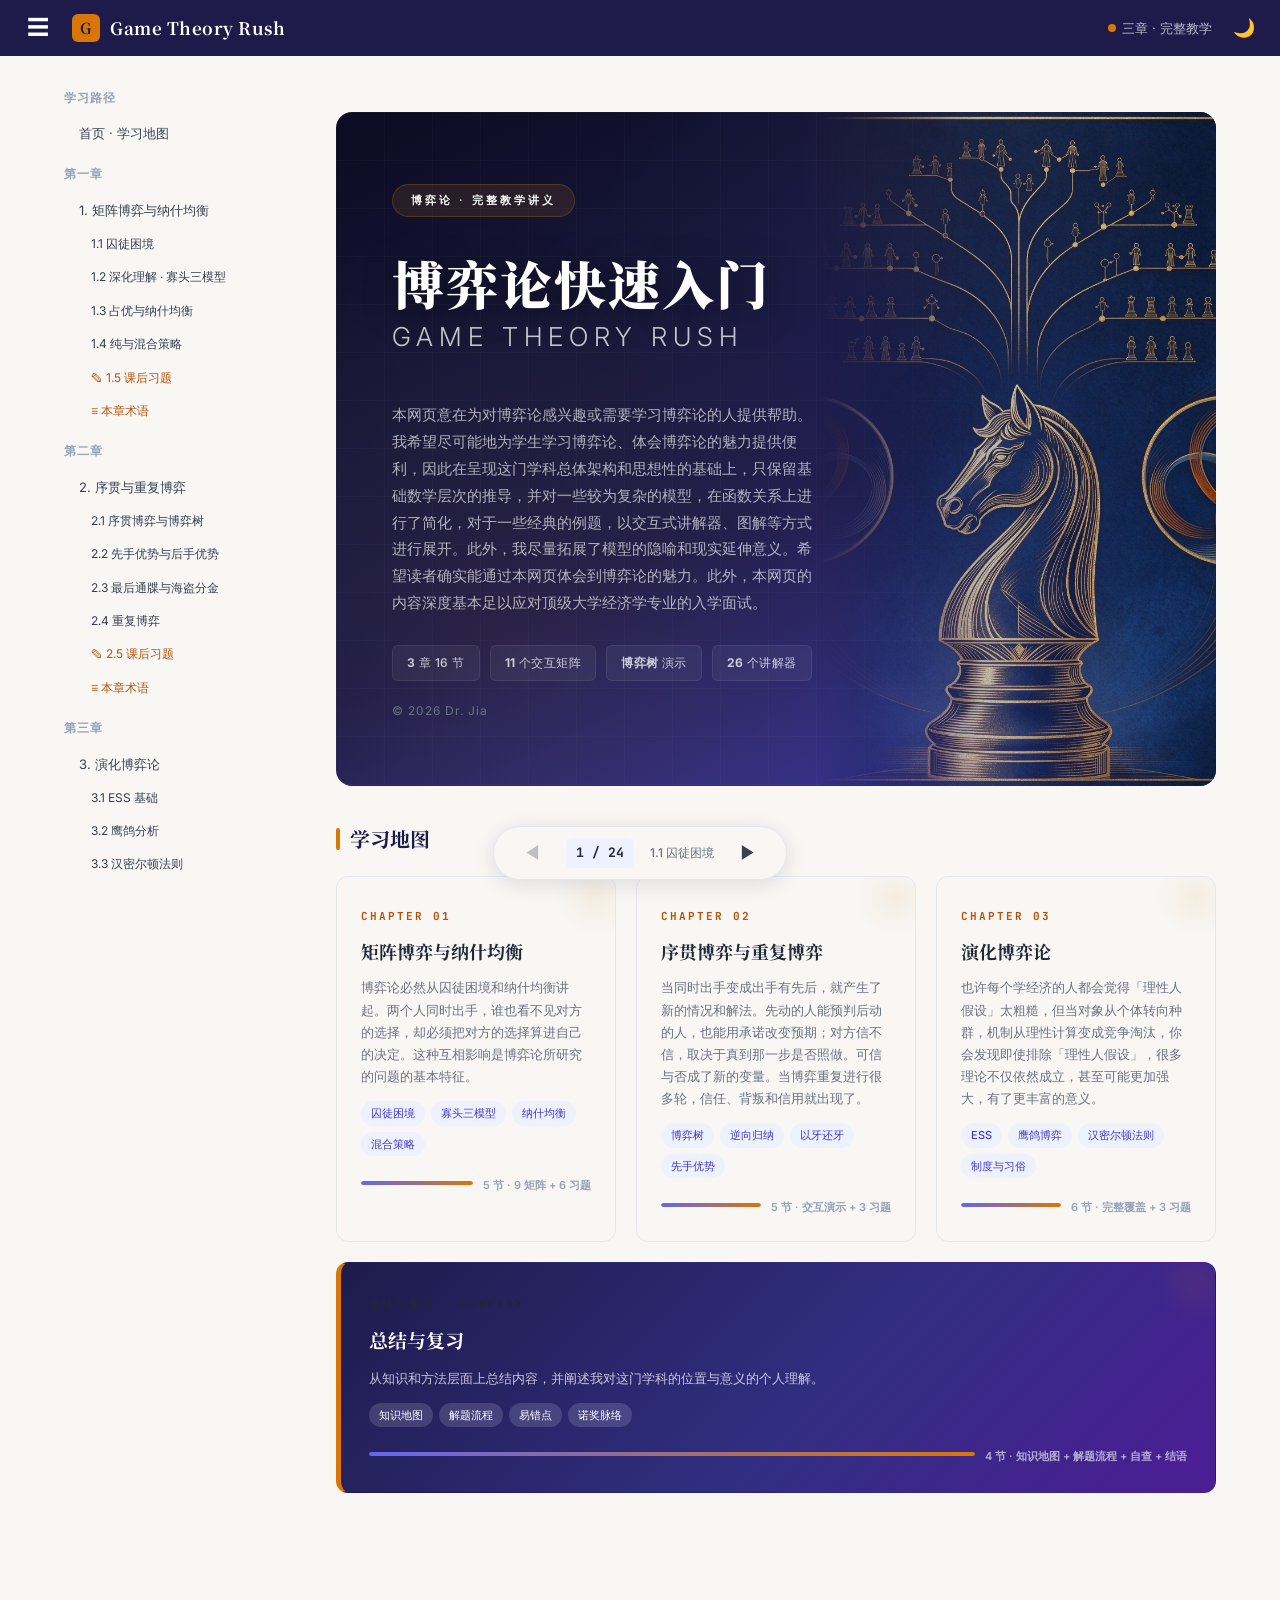
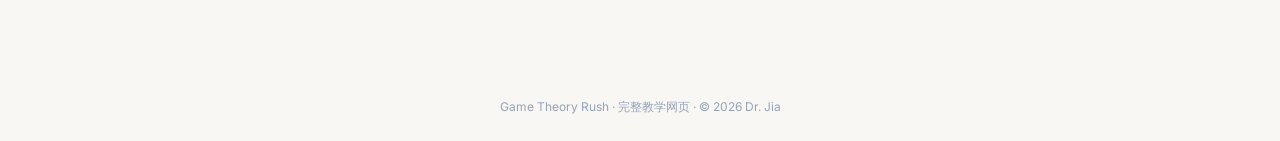
==== commit 2391ce3d: "update game-theory-rush: externalize images, refresh index + mini-lab games add images/ (29 assets)," ====
--- a/game-theory-rush/index.html
+++ b/game-theory-rush/index.html
@@ -4,8 +4,9 @@
 <meta charset="UTF-8" data-page-node-id="CXKlrc9r9mkE7bDAP3YR3l">
 <meta name="viewport" content="width=device-width, initial-scale=1.0" data-page-node-id="H9I6fAZjmFfC5MitDZi8de">
 <title>Game Theory Rush · 博弈论教学网页</title>
+<link rel="icon" href="mini-lab/favicon.ico">
 <link rel="preconnect" href="https://fonts.googleapis.com" data-page-node-id="O2jBkbnB2UUPuuKvL8OBjO">
-<link href="https://fonts.googleapis.com/css2?family=Noto+Serif+SC:wght@400;500;700&family=Inter:wght@400;500;700&family=JetBrains+Mono:wght@400;500;700&display=swap" rel="stylesheet" data-page-node-id="3PZJKbyZMGyDl5HdAt7i4N">
+<link href="https://fonts.googleapis.com/css2?family=Noto+Serif+SC:wght@400;500;700&family=Inter:wght@400;500;700&family=JetBrains+Mono:wght@400;500;700&display=swap" rel="stylesheet" media="print" onload="this.media='all'" data-page-node-id="3PZJKbyZMGyDl5HdAt7i4N">
 <link rel="stylesheet" href="vendor/katex/katex.min.css" data-page-node-id="f6urmWiLHM7PreAOYPZzaC">
 <script defer src="vendor/katex/katex.min.js"></script>
 <style>
@@ -28,7 +29,7 @@
 .topbar{position:sticky;top:0;z-index:50;background:var(--indigo-900);color:#fff;height:56px;display:flex;align-items:center;padding:0 16px;gap:12px}
 .topbar .logo{display:flex;align-items:center;gap:10px;font-family:var(--font-serif);font-weight:700;font-size:17px;letter-spacing:.5px}
 .logo-mark{width:28px;height:28px;border-radius:6px;background:var(--gold-500);display:flex;align-items:center;justify-content:center;color:var(--indigo-900);font-weight:700;font-size:15px}
-.burger{display:none;background:none;border:0;color:#fff;font-size:22px;cursor:pointer;width:44px;height:44px;border-radius:8px;align-items:center;justify-content:center}
+.burger{display:flex;background:none;border:0;color:#fff;font-size:22px;cursor:pointer;width:44px;height:44px;border-radius:8px;align-items:center;justify-content:center;transition:background .2s}
 .burger:hover{background:rgba(255,255,255,.12)}
 .topbar .ch-label{font-size:13px;color:rgba(255,255,255,.72);margin-left:auto;display:flex;align-items:center;gap:6px}
 .progress-dot{width:8px;height:8px;border-radius:50%;background:var(--gold-500)}
@@ -37,6 +38,8 @@
 main{padding:24px 0 96px;min-width:0}
 
 .sidebar{display:none}
+.sidebar.hidden-side{display:none !important}
+.layout.full-width{grid-template-columns:1fr !important}
 @media(min-width:992px){
   .layout{grid-template-columns:240px minmax(0,1fr);gap:32px;padding:0 24px}
   .sidebar{display:block;padding-top:32px}
@@ -55,7 +58,7 @@
 .hero::after{content:"";position:absolute;right:-40px;top:-40px;width:220px;height:220px;background:radial-gradient(circle,rgba(99,102,241,.35),transparent 70%);pointer-events:none}
 .hero .tag{display:inline-flex;align-items:center;gap:8px;background:rgba(255,255,255,.12);border:1px solid rgba(255,255,255,.2);padding:4px 12px;border-radius:100px;font-size:12px;margin-bottom:16px}
 .hero h1{font-family:var(--font-serif);font-size:26px;line-height:1.3;margin-bottom:8px}
-.hero p{color:rgba(255,255,255,.8);font-size:14px;max-width:560px}
+.hero p{color:rgba(255,255,255,.8);font-size:14px;max-width:460px}
 .hero .meta{margin-top:20px;display:flex;flex-wrap:wrap;gap:8px}
 .hero .meta span{font-size:12px;background:rgba(255,255,255,.1);padding:4px 10px;border-radius:6px;color:rgba(255,255,255,.85)}
 @media(min-width:768px){.hero{padding:44px 40px}.hero h1{font-size:32px}}
@@ -63,11 +66,17 @@
 .sec-title{display:flex;align-items:center;gap:10px;margin:36px 0 16px;font-family:var(--font-serif);font-size:20px;color:var(--indigo-900);scroll-margin-top:72px}
 .sec-title::before{content:"";width:4px;height:22px;background:var(--gold-500);border-radius:2px}
 .sec-sub{font-size:13px;color:var(--ink-500);margin:-8px 0 16px}
-.chapter-head{background:var(--indigo-900);border-radius:var(--r-lg);color:#fff;padding:20px 24px;margin:40px 0 20px;display:flex;align-items:center;gap:16px;scroll-margin-top:72px}
-.chapter-head .ch-num{font-family:var(--font-mono);font-size:14px;color:var(--gold-500);font-weight:700;letter-spacing:1px;background:rgba(255,255,255,.1);padding:6px 12px;border-radius:8px;white-space:nowrap}
-.chapter-head h2{font-family:var(--font-serif);font-size:18px;line-height:1.4}
-.chapter-head .en{display:block;font-family:var(--font-sans);font-size:12px;color:rgba(255,255,255,.6);font-weight:400;margin-top:2px}
-@media(min-width:768px){.chapter-head{padding:26px 32px}.chapter-head h2{font-size:22px}}
+.chapter-head{background:linear-gradient(135deg,#1E1B4B 0%,#312E81 50%,#3730A3 100%);border-radius:var(--r-lg);color:#fff;padding:36px 40px;margin:0 0 24px;position:relative;overflow:hidden;border-left:5px solid var(--gold-500);scroll-margin-top:72px}
+.chapter-head::before{content:'';position:absolute;inset:0;background-image:linear-gradient(rgba(255,255,255,.03) 1px,transparent 1px),linear-gradient(90deg,rgba(255,255,255,.03) 1px,transparent 1px);background-size:32px 32px;pointer-events:none}
+.chapter-head::after{content:'';position:absolute;top:-40%;right:-5%;width:300px;height:300px;border-radius:50%;background:radial-gradient(circle,rgba(245,158,11,.1) 0%,transparent 70%);pointer-events:none}
+.chapter-head .ch-num{position:relative;z-index:2;font-family:var(--font-mono);font-size:11px;color:var(--gold-400);font-weight:700;letter-spacing:4px;background:rgba(245,158,11,.1);padding:6px 14px;border-radius:6px;white-space:nowrap;text-transform:uppercase}
+.chapter-head h2{position:relative;z-index:2;font-family:var(--font-serif);font-size:26px;line-height:1.3;font-weight:800;letter-spacing:-.5px}
+.chapter-head .en{position:relative;z-index:2;display:block;font-family:var(--font-sans);font-size:12px;color:rgba(255,255,255,.45);font-weight:400;margin-top:4px;letter-spacing:2px;text-transform:uppercase}
+@media(min-width:768px){.chapter-head{padding:40px 48px}.chapter-head h2{font-size:32px}}
+.ch-bg-img{position:absolute;inset:0;pointer-events:none;z-index:1;overflow:hidden;border-radius:inherit}
+.ch-bg-img img{width:100%;height:100%;object-fit:cover;object-position:right center;mask-image:linear-gradient(to right,rgba(0,0,0,.1) 0%,rgba(0,0,0,.4) 20%,rgba(0,0,0,.8) 50%,black 100%);-webkit-mask-image:linear-gradient(to right,rgba(0,0,0,.1) 0%,rgba(0,0,0,.4) 20%,rgba(0,0,0,.8) 50%,black 100%)}
+.chapter-head .ch-num,.chapter-head h2,.chapter-head .en{position:relative;z-index:2}
+
 
 .chapter-grid{display:grid;grid-template-columns:1fr;gap:16px}
 @media(min-width:768px){.chapter-grid{grid-template-columns:repeat(2,minmax(0,1fr))}}
@@ -98,6 +107,10 @@
 .concept h4{font-size:15px;color:var(--ink-900);margin-bottom:4px}
 .concept p{font-size:14px;color:var(--ink-700)}
 .concept .en{font-size:12px;color:var(--ink-400);font-style:italic;margin-top:4px}
+.q-en{font-size:12px;color:var(--ink-400);font-style:italic;margin-left:5px}
+.q-en.block{display:block;margin:8px 0 0;line-height:1.75;font-style:normal}
+@keyframes jumpFlash{0%,100%{box-shadow:0 0 0 0 rgba(245,158,11,0)}25%{box-shadow:0 0 0 5px rgba(245,158,11,.45)}}
+.jump-flash{animation:jumpFlash 1.7s ease}
 .concept ul,.concept ol{margin:8px 0 0 20px;font-size:14px;color:var(--ink-700)}
 .concept li{margin-bottom:4px}
 
@@ -109,12 +122,13 @@
 table.payoff td,table.payoff th{border:1px solid var(--board-line);padding:10px 14px;text-align:center;font-size:13px;min-width:60px}
 table.payoff th{background:var(--indigo-50);color:var(--indigo-800);font-weight:500;font-family:var(--font-sans)}
 table.payoff th.corner{background:var(--indigo-900);color:#fff}
-table.payoff td{padding:0;height:56px}
-.pcell{display:flex;flex-direction:column;align-items:center;justify-content:center;height:100%;padding:6px 14px;cursor:pointer;transition:background .2s var(--ease);position:relative}
+table.payoff td{padding:0;height:48px}
+.pcell{display:flex;flex-direction:row;align-items:center;justify-content:center;gap:5px;height:100%;padding:6px 14px;cursor:pointer;transition:background .2s var(--ease);position:relative;white-space:nowrap}
 .pcell:hover{background:var(--indigo-50)}
 .pcell .pay{font-size:14px;font-weight:500}
 .pcell .pay.p1{color:var(--defect-red)}
 .pcell .pay.p2{color:var(--info-blue)}
+.pcell .pay.p1::after{content:",\00a0";color:var(--ink-400);font-weight:400}
 .pcell .pay.best{color:var(--gold-600);font-weight:700}
 .pcell .pay.best::after{content:" ★";font-size:12px}
 .pcell.eq{background:var(--gold-100)}
@@ -254,7 +268,7 @@
 .drawer .sec{color:rgba(255,255,255,.45);font-size:11px;text-transform:uppercase;letter-spacing:1px;padding:14px 12px 4px}
 .overlay{position:fixed;inset:0;background:rgba(15,23,42,.5);z-index:90;opacity:0;pointer-events:none;transition:opacity .3s}
 .overlay.show{opacity:1;pointer-events:auto}
-@media(min-width:992px){.burger{display:none}.drawer{display:none}}
+@media(min-width:992px){.drawer{display:none}}
 @media(min-width:768px){.burger{display:flex}}
 
 .mobile-float{position:fixed;bottom:0;left:0;right:0;background:var(--indigo-900);display:flex;z-index:60;box-shadow:0 -4px 16px rgba(30,27,75,.2)}
@@ -354,8 +368,204 @@
 @media(min-width:768px){.footer{padding-bottom:24px}}
 @media(min-width:992px){main{padding:32px 0 80px}}
 
+/* === Scene Illustration === */
+.scene-img{margin:18px 0;border-radius:var(--r-lg);overflow:hidden;box-shadow:0 6px 24px rgba(30,27,75,.12);border:1px solid var(--board-line);background:#fff;position:relative}
+.scene-img img{display:block;width:100%;height:auto;transition:transform .5s var(--ease)}
+.scene-img:hover img{transform:scale(1.015)}
+.scene-img .caption{padding:10px 16px;font-size:12.5px;color:var(--ink-500);background:var(--paper);border-top:1px solid var(--board-line);display:flex;align-items:center;gap:10px;line-height:1.5}
+.scene-img .caption .cap-tag{flex-shrink:0;font-size:10px;font-weight:700;letter-spacing:.5px;padding:2px 8px;border-radius:100px;background:var(--indigo-100);color:var(--indigo-800)}
+.scene-img .caption .cap-text{flex:1}
+.scene-img.full{margin:20px -8px}
+@media(min-width:768px){.scene-img.full{margin:24px -16px}}
+
+/* === Hero gradient === */
+.hero{background:linear-gradient(135deg,var(--indigo-900) 0%,var(--indigo-800) 55%,#3730A3 100%);position:relative}
+.hero::before{content:"";position:absolute;inset:0;background-image:radial-gradient(circle at 15% 85%,rgba(217,119,6,.18) 0%,transparent 45%),radial-gradient(circle at 85% 15%,rgba(99,102,241,.25) 0%,transparent 40%);pointer-events:none}
+.hero > *{position:relative;z-index:1}
+
+/* === Chapter banner texture (defined above) === */
+
+/* === Card hover === */
+.concept{transition:box-shadow .24s var(--ease),transform .24s var(--ease)}
+.concept:hover{box-shadow:0 4px 18px rgba(30,27,75,.07);transform:translateY(-1px)}
+.matrix-wrap{transition:box-shadow .24s var(--ease)}
+.matrix-wrap:hover{box-shadow:0 4px 18px rgba(30,27,75,.06)}
+.ch-card{position:relative;overflow:hidden}
+.ch-card::after{content:"";position:absolute;top:-20px;right:-20px;width:80px;height:80px;background:radial-gradient(circle,rgba(217,119,6,.08),transparent 70%);pointer-events:none}
+.reveal{transition:box-shadow .24s var(--ease)}
+.reveal:hover{box-shadow:0 4px 16px rgba(30,27,75,.06)}
+.g-card{transition:border-color .2s,box-shadow .2s var(--ease),transform .2s var(--ease)}
+.g-card:hover{transform:translateY(-2px)}
+
+
+/* ═══ 重要公式高亮 · Formula Highlight ═══ */
+.formula-box{display:inline-block;background:linear-gradient(135deg,var(--indigo-50),var(--gold-50));border:2px solid var(--indigo-200);border-radius:var(--r-md);padding:10px 20px;margin:8px 0;font-family:var(--font-mono);font-size:16px;font-weight:700;color:var(--indigo-900);box-shadow:0 2px 8px rgba(30,27,75,.08)}
+.formula-box .katex{font-size:1.15em}
+p .formula-box{margin:4px 0}
+
+/* ═══ 重点提示 · Key Point (replaces gray small text for important content) ═══ */
+.key-point{background:var(--indigo-50);border-left:4px solid var(--gold-500);padding:10px 14px;border-radius:0 var(--r-md) var(--r-md) 0;margin:8px 0;font-size:14px;color:var(--indigo-900);font-weight:500;line-height:1.7}
+.key-point b{color:var(--indigo-800)}
+
+/* ═══ 夜间模式 · Dark Mode ═══ */
+body.dark{
+  --paper:#14142B;--paper-2:#1E1E3A;
+  --ink-900:#E8E8F0;--ink-800:#D0D0E0;--ink-700:#B8B8D0;--ink-600:#A0A0C0;
+  --ink-500:#8888B0;--ink-400:#7070A0;--ink-300:#585890;--ink-200:#404070;
+  --board-line:#2A2A4A;
+  --indigo-50:#1E1E3A;--indigo-100:#2A2A50;--indigo-200:#3A3A6A;
+  background:var(--paper);color:var(--ink-800);
+}
+body.dark .hero,body.dark .chapter-head{background:linear-gradient(135deg,#0F0F2A 0%,#1A1A40 100%)}
+body.dark .concept,body.dark .matrix-wrap,body.dark .exercise,body.dark .reveal,
+body.dark .tree-box,body.dark .fill-wrap,body.dark .game,body.dark .lab-embed,
+body.dark .br-panel,body.dark .tutor-box,body.dark .g-card,body.dark .ch-card,
+body.dark .scene-img,body.dark .topbar{background:#1E1E3A;border-color:var(--board-line)}
+body.dark .matrix-sub,body.dark .matrix-note,body.dark .sec-sub,body.dark .tree-sub,
+body.dark .lab-desc,body.dark .lab-note,body.dark .hint-line,body.dark .ch-card p,
+body.dark .g-card .g-hint,body.dark .footer{color:var(--ink-500)}
+body.dark table.payoff th{background:#2A2A50;color:var(--ink-800)}
+body.dark table.payoff th.corner{background:var(--indigo-800)}
+body.dark table.payoff td{background:#1E1E3A}
+body.dark .pcell:hover{background:#2A2A50}
+body.dark .pcell.eq{background:rgba(245,158,11,.15)}
+body.dark .pcell.scanning{background:rgba(245,158,11,.15)}
+body.dark .btn{background:#2A2A50;border-color:var(--board-line);color:var(--ink-800)}
+body.dark .btn:hover{background:#3A3A6A}
+body.dark .br-tab{background:#2A2A50;color:var(--ink-500)}
+body.dark .br-tab.on{background:var(--indigo-700);color:#fff}
+body.dark .key-point{background:#2A2A50;color:var(--ink-800)}
+body.dark .formula-box{background:linear-gradient(135deg,#2A2A50,#3A2A1A);border-color:var(--gold-700);color:var(--ink-800)}
+body.dark .fill-cond{background:#2A2A50;border-color:var(--board-line)}
+body.dark .race-tbl th{background:#2A2A50;color:var(--ink-800)}
+body.dark .race-tbl td{background:#1E1E3A;color:var(--ink-700)}
+body.dark .drawer{background:#0F0F2A}
+body.dark .topbar{background:#0F0F2A}
+body.dark .g-search{background:#2A2A50;border-color:var(--board-line);color:var(--ink-800)}
+body.dark .lab-head{background:#2A2A50}
+body.dark .scene-img .caption{background:#1E1E3A;color:var(--ink-500);border-top-color:var(--board-line)}
+body.dark .scene-img .caption .cap-tag{background:#2A2A50;color:var(--gold-400)}
+body.dark .tutor-sol{background:#2A2A50;border-color:var(--board-line)}
+body.dark .tutor-title{background:var(--indigo-800)}
+body.dark .ans-body{background:#2A2A50;border-color:var(--board-line)}
+body.dark .raw-math,.raw-math-block{background:#2A2A50;border-color:var(--indigo-700);color:var(--ink-700)}
+body.dark .glossary{background:#1E1E3A}
+body.dark .mobile-float{background:#0F0F2A}
+body.dark .en,body.dark .q-en{color:var(--ink-500)}
+body.dark .hero p{color:rgba(255,255,255,.7)}
+body.dark .hero .meta span{background:rgba(255,255,255,.08)}
+body.dark .tag{background:rgba(255,255,255,.1)}
+body.dark .lab-badge{background:var(--gold-700)}
+body.dark .q-title{color:var(--ink-800)}
+body.dark .matrix-title{color:var(--ink-800)}
+body.dark h1,body.dark h2,body.dark h3,body.dark h4{color:var(--ink-900)}
+body.dark .sec-title{color:var(--ink-900)}
+body.dark .ch-card h3{color:var(--ink-900)}
+body.dark .kind{color:var(--gold-400)}
+body.dark .topic{background:#2A2A50;color:var(--ink-500)}
+body.dark .pct{color:var(--ink-500)}
+body.dark .br-label{color:var(--ink-500)}
+body.dark .br-step .lead{color:var(--gold-400)}
+body.dark .br-step .why{color:var(--ink-500);border-left-color:var(--indigo-700)}
+body.dark .res{color:var(--gold-400)}
+body.dark .key{color:var(--gold-400)}
+body.dark .calc{background:#1E1E3A;color:var(--ink-700)}
+body.dark .hit{color:var(--gold-400)}
+body.dark .rv-key{color:var(--gold-400)}
+body.dark .side-nav a{color:var(--ink-700)}
+body.dark .side-nav a:hover{background:#2A2A50;color:var(--ink-800)}
+body.dark .side-nav a.active{background:#2A2A50;color:var(--gold-400)}
+body.dark .side-nav h4{color:var(--ink-500)}
+body.dark .ch-label{color:rgba(255,255,255,.7)}
+
+
+
+/* ═══ 翻页系统 · Pagination System ═══ */
+main{position:relative}
+.page{display:none;min-height:calc(100vh - 60px);padding:24px 0 80px;animation:pageIn .45s cubic-bezier(.4,0,.2,1)}
+.page.active{display:block}
+@keyframes pageIn{
+  from{opacity:0;transform:translateX(40px)}
+  to{opacity:1;transform:translateX(0)}
+}
+@keyframes pageOut{
+  from{opacity:1;transform:translateX(0)}
+  to{opacity:0;transform:translateX(-40px)}
+}
+.page.switching-out{animation:pageOut .3s cubic-bezier(.4,0,.2,1) forwards}
+
+/* 翻页控制栏 */
+.page-controls{position:fixed;bottom:20px;left:50%;transform:translateX(-50%);display:flex;align-items:center;gap:16px;background:var(--paper);border:1px solid var(--board-line);border-radius:999px;padding:8px 20px;box-shadow:0 4px 20px rgba(30,27,75,.12);z-index:100;backdrop-filter:blur(10px);pointer-events:none}
+.page-controls button{pointer-events:auto;background:none;border:0;cursor:pointer;font-size:18px;width:36px;height:36px;border-radius:50%;display:flex;align-items:center;justify-content:center;color:var(--ink-700);transition:all .2s}
+.page-controls button:hover{background:var(--indigo-100);color:var(--indigo-800)}
+.page-controls button:disabled{opacity:.3;cursor:default}
+.page-indicator{font-size:13px;font-weight:700;color:var(--ink-800);min-width:56px;text-align:center;font-family:var(--font-mono);background:var(--indigo-50);padding:4px 10px;border-radius:6px}
+.page-label{font-size:12px;color:var(--ink-500);max-width:140px;overflow:hidden;text-overflow:ellipsis;white-space:nowrap;font-weight:500}
+.page-label:empty{display:none}
+body.dark .page-indicator{background:#2A2A50;color:var(--ink-800)}
+
+/* ═══ 封面重新设计 · Cover Redesign ═══ */
+.hero{position:relative;overflow:hidden;border-radius:var(--r-lg);padding:72px 56px 64px;margin-bottom:32px;background:linear-gradient(155deg,#0B0B22 0%,#17173A 30%,#1E1B4B 55%,#312E81 80%,#3730A3 100%);min-height:440px;display:flex;flex-direction:column;justify-content:center}
+.hero::before{content:'';position:absolute;inset:0;background-image:
+  radial-gradient(circle at 20% 80%,rgba(245,158,11,.06) 0%,transparent 50%),
+  radial-gradient(circle at 80% 20%,rgba(99,102,241,.08) 0%,transparent 50%),
+  linear-gradient(rgba(255,255,255,.02) 1px,transparent 1px),
+  linear-gradient(90deg,rgba(255,255,255,.02) 1px,transparent 1px);
+  background-size:auto,auto,48px 48px,48px 48px;pointer-events:none}
+.hero::after{content:'';position:absolute;top:-40%;right:-15%;width:600px;height:600px;border-radius:50%;background:radial-gradient(circle,rgba(245,158,11,.1) 0%,transparent 60%);pointer-events:none}
+/* 封面线条画装饰 */
+.hero-art-img{position:absolute;right:0;top:0;bottom:0;width:45%;max-width:420px;pointer-events:none;z-index:1;overflow:hidden}
+.hero-art-img img{width:100%;height:100%;object-fit:cover;object-position:center;mask-image:linear-gradient(to right,transparent 0%,rgba(0,0,0,.3) 15%,rgba(0,0,0,.7) 40%,black 100%);-webkit-mask-image:linear-gradient(to right,transparent 0%,rgba(0,0,0,.3) 15%,rgba(0,0,0,.7) 40%,black 100%)}
+@media(max-width:900px){.hero-art-img{width:60%;opacity:.5}}
+.hero .tag{position:relative;z-index:2;display:inline-block;background:rgba(245,158,11,.1);border:1px solid rgba(245,158,11,.2);color:var(--gold-300);padding:6px 18px;border-radius:999px;font-size:11px;font-weight:600;letter-spacing:3px;text-transform:uppercase;width:fit-content}
+.hero h1{position:relative;z-index:2;margin:20px 0 0;line-height:1.15}
+.hero h1 .zh-title{display:block;font-family:var(--font-serif);font-size:52px;font-weight:900;color:#fff;letter-spacing:2px;text-shadow:0 4px 30px rgba(0,0,0,.5)}
+.hero h1 .en-title-main{display:block;font-family:var(--font-sans);font-size:26px;font-weight:300;color:rgba(255,255,255,.75);letter-spacing:6px;margin-top:10px;text-transform:uppercase}
+.hero .hero-divider{position:relative;z-index:2;width:120px;height:2px;background:linear-gradient(90deg,var(--gold-400),rgba(245,158,11,.3),transparent);margin:24px 0;border-radius:2px}
+.hero p{position:relative;z-index:2;color:rgba(255,255,255,.65);font-size:14.5px;line-height:1.85;max-width:420px;margin:0}
+.hero .meta{position:relative;z-index:2;display:flex;flex-wrap:wrap;gap:10px;margin-top:28px}
+.hero .meta span{background:rgba(255,255,255,.05);border:1px solid rgba(255,255,255,.08);color:rgba(255,255,255,.75);padding:7px 14px;border-radius:6px;font-size:12px;font-weight:500;letter-spacing:.5px}
+.hero .meta span b{color:var(--gold-300);font-weight:700;margin-right:3px}
+/* 封面浮动装饰矩阵 */
+.hero-deco{position:absolute;z-index:1;opacity:.08;pointer-events:none}
+.hero-deco.matrix1{top:30px;right:60px;width:180px}
+.hero-deco.matrix2{bottom:20px;right:200px;width:120px;transform:rotate(8deg)}
+.hero-deco.matrix3{top:120px;right:300px;width:90px;transform:rotate(-5deg)}
+
+/* 学习地图卡片在翻页模式下 */
+.chapter-grid{display:grid;grid-template-columns:repeat(auto-fit,minmax(280px,1fr));gap:20px;margin:20px 0}
+.ch-card{display:block;background:var(--paper);border:1px solid var(--board-line);border-radius:var(--r-md);padding:24px;text-decoration:none;color:inherit;transition:all .3s;position:relative;overflow:hidden}
+.ch-card:hover{transform:translateY(-4px);box-shadow:0 8px 30px rgba(30,27,75,.12);border-color:var(--indigo-300)}
+.ch-card .num{font-size:11px;font-weight:700;letter-spacing:2px;color:var(--gold-600);text-transform:uppercase}
+.ch-card h3{font-size:18px;margin:8px 0 10px;color:var(--ink-900)}
+.ch-card p{font-size:13px;color:var(--ink-500);line-height:1.7;margin:0 0 14px}
+.ch-card .topics{display:flex;flex-wrap:wrap;gap:6px;margin-bottom:14px}
+.ch-card .topic{background:var(--indigo-50);color:var(--indigo-700);font-size:11px;padding:3px 10px;border-radius:999px;font-weight:500}
+.ch-card .progress{display:flex;align-items:center;gap:10px}
+.ch-card .bar{flex:1;height:4px;background:var(--indigo-100);border-radius:2px;overflow:hidden}
+.ch-card .fill{height:100%;background:linear-gradient(90deg,var(--indigo-500),var(--gold-500));border-radius:2px}
+.ch-card .pct{font-size:11px;color:var(--ink-400);font-weight:600;white-space:nowrap}
+
+/* 夜间模式下的封面 */
+body.dark .hero{background:linear-gradient(135deg,#0A0A1A 0%,#1A1A3A 40%,#2A2A50 100%)}
+body.dark .page-controls{background:#1E1E3A;border-color:var(--board-line)}
+body.dark .page-controls button:hover{background:#2A2A50}
+
+/* ═══ 人物画像+文字并排布局 · Profile Layout ═══ */
+.profile-layout{display:flex;gap:24px;align-items:flex-start;margin:16px 0;flex-wrap:wrap}
+.profile-layout .profile-portrait{flex:0 0 280px;max-width:280px}
+.profile-layout .profile-portrait .scene-img{max-width:100%;margin:0}
+.profile-layout .profile-text{flex:1;min-width:300px}
+.profile-layout .profile-text .concept{margin:0}
+@media(max-width:700px){.profile-layout{flex-direction:column}.profile-layout .profile-portrait{flex:0 0 auto;max-width:240px;margin:0 auto}}
+
+/* Dark mode toggle button */
+.theme-toggle{background:none;border:0;color:#fff;font-size:18px;cursor:pointer;width:40px;height:40px;border-radius:8px;display:flex;align-items:center;justify-content:center;transition:background .2s}
+.theme-toggle:hover{background:rgba(255,255,255,.12)}
+
 @media (prefers-reduced-motion: reduce){
   *{transition:none !important;animation:none !important}
+  .concept:hover,.matrix-wrap:hover,.ch-card:hover,.reveal:hover,.g-card:hover,.scene-img:hover img{transform:none !important}
 }
 
 /* ═══ 双语术语卡 Glossary ═══ */
@@ -395,6 +605,14 @@
 .reveal .rv-ans .rv-step{display:flex;gap:8px;margin:10px 0}
 .reveal .rv-ans .rv-step .n{flex-shrink:0;width:22px;height:22px;border-radius:50%;background:var(--indigo-800);color:#fff;font-size:11px;font-weight:700;display:flex;align-items:center;justify-content:center;font-family:var(--font-mono)}
 .reveal .rv-ans .rv-step p{margin:0;font-size:13px}
+.ch-card.summary-card{grid-column:1/-1;background:linear-gradient(135deg,#1E1B4B 0%,#312E81 55%,#4C1D95 100%);border-color:transparent;border-left:5px solid var(--gold-500);padding:26px 28px}
+.ch-card.summary-card h3{color:#fff;font-size:19px}
+.ch-card.summary-card p{color:rgba(255,255,255,.75)}
+.ch-card.summary-card .num{color:var(--gold-400)}
+.ch-card.summary-card .topic{background:rgba(255,255,255,.14);color:#fff}
+.ch-card.summary-card .bar{background:rgba(255,255,255,.18)}
+.ch-card.summary-card .pct{color:rgba(255,255,255,.62)}
+.ch-card.summary-card:hover{border-color:transparent;box-shadow:0 10px 32px rgba(30,27,75,.28)}
 </style>
 </head>
 <body data-page-node-id="Ry3LsHDxBteo3uoB4SqSac">
@@ -406,7 +624,7 @@
   <div class="sec" data-page-node-id="eZEO8fjzwjF50t4jHZojKW">第一章 · 矩阵博弈</div>
   <a href="#ch1" data-page-node-id="pUWFitf93x9TdUPlR69KF6">1. 矩阵博弈与纳什均衡</a>
   <a href="#s11" class="sub" data-page-node-id="AMzk8EitOpXXDjToRaHe2w">1.1 囚徒困境</a>
-  <a href="#s12" class="sub" data-page-node-id="Lvn70hI8lPza4tyg6J32vQ">1.2 寡头模型</a>
+  <a href="#s12" class="sub" data-page-node-id="Lvn70hI8lPza4tyg6J32vQ">1.2 深化理解 · 寡头三模型</a>
   <a href="#s13" class="sub" data-page-node-id="aEkAaPlVK1XsnSpciqwCdQ">1.3 占优均衡与纳什均衡</a>
   <a href="#s14" class="sub" data-page-node-id="xj6so4TpBr7NDsF5zgItdm">1.4 纯与混合策略</a>
   <a href="#s15" class="sub ex" data-page-node-id="7xemU9t7DwcURq2DOWpY9H">✎ 1.5 课后习题</a>
@@ -414,9 +632,10 @@
   <div class="sec" data-page-node-id="VOfVS47zQPeSENnX1Smo68">第二章 · 序贯与重复</div>
   <a href="#ch2" data-page-node-id="o4nlxMzbHONvW1v7AkqFCl">2. 序贯博弈与重复博弈</a>
   <a href="#s21" class="sub" data-page-node-id="qwsayeoq4acKpYUESnjrAA">2.1 序贯博弈与博弈树</a>
-  <a href="#s22" class="sub" data-page-node-id="qJYE30OU34qo0IcXAQ8lQm">2.2 最后通牒与海盗分金</a>
-  <a href="#s23" class="sub" data-page-node-id="HQH2RwfjroIn7vFQOxKEFd">2.3 重复博弈</a>
-  <a href="#s24" class="sub ex" data-page-node-id="ch7NgZmMfWAgVFn2A9l236">✎ 2.4 课后习题</a>
+  <a href="#s22" class="sub" data-page-node-id="navfma1">2.2 先手优势与后手优势</a>
+  <a href="#s23" class="sub" data-page-node-id="qJYE30OU34qo0IcXAQ8lQm">2.3 最后通牒与海盗分金</a>
+  <a href="#s24" class="sub" data-page-node-id="HQH2RwfjroIn7vFQOxKEFd">2.4 重复博弈</a>
+  <a href="#s25" class="sub ex" data-page-node-id="ch7NgZmMfWAgVFn2A9l236">✎ 2.5 课后习题</a>
   <a href="#gloss2" class="sub ex" data-page-node-id="OE6PSqrYnQeaknJm5WpZKS">≡ 本章术语</a>
   <div class="sec" data-page-node-id="MlQ4N0yuhSz9wQwC6OnUh5">第三章 · 演化博弈</div>
   <a href="#ch3" data-page-node-id="Tn3MvTguHqxWBhsCXcqlIX">3. 演化博弈论</a>
@@ -427,12 +646,19 @@
   <a href="#s35" class="sub" data-page-node-id="6h3rG3ndT728Xu2PUReBkD">3.5 制度经济学</a>
   <a href="#s36" class="sub ex" data-page-node-id="fvsqZCXwgPewf7Kl8cQOb0">✎ 3.6 课后习题</a>
   <a href="#gloss3" class="sub ex" data-page-node-id="4V7LXudvePaUSyj3kyQdb5">≡ 本章术语</a>
+  <div class="sec" data-page-node-id="navch4">总结与复习</div>
+  <a href="#s41" class="sub" data-page-node-id="navch4b">知识地图</a>
+  <a href="#s42" class="sub" data-page-node-id="navch4c">解题流程与速查</a>
+  <a href="#s43" class="sub" data-page-node-id="navch4d">易错点自查</a>
+  <a href="#s44" class="sub" data-page-node-id="navs44">结语与延伸</a>
+
 </nav>
 
 <header class="topbar" data-page-node-id="dHVXVGPMj9nmWI2ZkJFKnb">
-  <button class="burger" id="burgerBtn" onclick="toggleDrawer(true)" aria-label="打开菜单" aria-expanded="false" data-page-node-id="f2OpLq08qdiOBUALvVQpn8">☰</button>
+  <button class="burger" id="burgerBtn" onclick="toggleNav()" aria-label="展开/折叠导航" aria-expanded="false" data-page-node-id="f2OpLq08qdiOBUALvVQpn8">☰</button>
   <div class="logo" data-page-node-id="WySU4vUCdKPdLHaCp2tXtt"><div class="logo-mark" data-page-node-id="zwLJMMRnUeZqX5rJ1KpfT9">G</div>Game Theory Rush</div>
   <div class="ch-label" data-page-node-id="Cdpj0pcFORsd5hRlkviXFA"><span class="progress-dot" data-page-node-id="zOttfmuc6lZcMKbBkpxQ9w"></span> 三章 · 完整教学</div>
+  <button class="theme-toggle" id="themeToggle" onclick="toggleTheme()" aria-label="切换夜间模式" title="切换夜间模式">🌙</button>
 </header>
 
 <div class="layout" id="top" data-page-node-id="X2QN3IPRNrgvLMLlMC0lNF">
@@ -443,7 +669,7 @@
       <h4 style="margin-top:14px" data-page-node-id="Idne13qhio6qMHFDWIdCqv">第一章</h4>
       <a href="#ch1" data-page-node-id="IVnbZBeZj8W7TtVOOsSLg9">1. 矩阵博弈与纳什均衡</a>
       <a href="#s11" class="sub" data-page-node-id="sH8DChraHmsjFpqubwSjA1">1.1 囚徒困境</a>
-      <a href="#s12" class="sub" data-page-node-id="Hv6TDh1DgW69m0lWeGkW56">1.2 寡头模型</a>
+      <a href="#s12" class="sub" data-page-node-id="Hv6TDh1DgW69m0lWeGkW56">1.2 深化理解 · 寡头三模型</a>
       <a href="#s13" class="sub" data-page-node-id="oU2bQGr2D7dFUoGHESx5Nc">1.3 占优与纳什均衡</a>
       <a href="#s14" class="sub" data-page-node-id="R2zY8pPxZqVwLCLhUVYHqn">1.4 纯与混合策略</a>
       <a href="#s15" class="sub ex" data-page-node-id="uUJsSucddbwXuFusLhEd0U">✎ 1.5 课后习题</a>
@@ -451,9 +677,10 @@
       <h4 style="margin-top:14px" data-page-node-id="jd0Ac7u5W9Clq8vX1ueAwx">第二章</h4>
       <a href="#ch2" data-page-node-id="L12pqvR4sH8ctqgDFUNiFo">2. 序贯与重复博弈</a>
       <a href="#s21" class="sub" data-page-node-id="g1hXLz4HMLfIxU7bA6wYAf">2.1 序贯博弈与博弈树</a>
-      <a href="#s22" class="sub" data-page-node-id="EKiFmHvxf9iHzLybuAU1hY">2.2 最后通牒与海盗分金</a>
-      <a href="#s23" class="sub" data-page-node-id="E6GjObNC9hk33ewh6FpFEq">2.3 重复博弈</a>
-      <a href="#s24" class="sub ex" data-page-node-id="YCW16ssVZqKVSSdd3JfnY4">✎ 2.4 课后习题</a>
+      <a href="#s22" class="sub" data-page-node-id="navfma2">2.2 先手优势与后手优势</a>
+      <a href="#s23" class="sub" data-page-node-id="EKiFmHvxf9iHzLybuAU1hY">2.3 最后通牒与海盗分金</a>
+      <a href="#s24" class="sub" data-page-node-id="E6GjObNC9hk33ewh6FpFEq">2.4 重复博弈</a>
+      <a href="#s25" class="sub ex" data-page-node-id="YCW16ssVZqKVSSdd3JfnY4">✎ 2.5 课后习题</a>
       <a href="#gloss2" class="sub ex" data-page-node-id="gy5JwEPpAvjaUajcyO5u1p">≡ 本章术语</a>
       <h4 style="margin-top:14px" data-page-node-id="r6QxwqJOmWWZt30lMStO0K">第三章</h4>
       <a href="#ch3" data-page-node-id="L8sxWPPRwtdfozoCHxG6Dr">3. 演化博弈论</a>
@@ -464,129 +691,174 @@
       <a href="#s35" class="sub" data-page-node-id="Tzto134Jd6vsSMf2poPRgi">3.5 制度经济学</a>
       <a href="#s36" class="sub ex" data-page-node-id="vdOxuBEqXQNTjuzSlAaA09">✎ 3.6 课后习题</a>
       <a href="#gloss3" class="sub ex" data-page-node-id="eKsU0T9Amt6dpqLW1BRlAh">≡ 本章术语</a>
+      <h4 style="margin-top:14px" data-page-node-id="navch4e">总结与复习</h4>
+      <a href="#s41" class="sub" data-page-node-id="navch4g">知识地图</a>
+      <a href="#s42" class="sub" data-page-node-id="navch4h">解题流程与速查</a>
+      <a href="#s43" class="sub" data-page-node-id="navch4i">易错点自查</a>
+      <a href="#s44" class="sub" data-page-node-id="navs44b">结语与延伸</a>
     </nav>
   </aside>
 
   <main data-page-node-id="KXb06Rfk5GHyoksyA7G7LG">
-    <section class="hero" data-page-node-id="1cHuJ1GiWMeTQYOrHfHPQs">
+    <div class="page active" id="page-cover" data-page="cover">
+      <section class="hero" data-page-node-id="1cHuJ1GiWMeTQYOrHfHPQs">
+      <!-- 优雅线条画封面装饰 -->
+      <div class="hero-art-img">
+        <img src="images/22-cover-art.jpg" alt="博弈论主题线条画装饰">
+      </div>
       <div class="tag" data-page-node-id="h8GWn9AtnOJXvpWCuHtw14">博弈论 · 完整教学讲义</div>
-      <h1 data-page-node-id="7KSTb9t772EFy1zCggaXe8">Game Theory Rush 博弈论教学</h1>
-      <p data-page-node-id="G78gzjWwsMOYEHWSpdNxBZ">基于《Game Theory Rush (Lecture Notes)》讲义构建的完整教学网页：三章内容、数据驱动博弈矩阵、交互博弈树、课后习题全收录——每个例题与习题都有可逐步点击的讲解模式。</p>
-      <div class="meta" data-page-node-id="f7Pch6FNYwFc6eeGIEGZtN"><span data-page-node-id="82UfLODhc2nJKKKylRg8Nm">三章 15 节</span><span data-page-node-id="vStF53kQcI9dmE5HoHOVE0">8 个交互矩阵</span><span data-page-node-id="PWK6hs1V875u2CE7yESs9b">博弈树演示</span><span data-page-node-id="MmVZr5GsXxIBLOhqBjNWcO">20 个讲解器</span></div>
+      <h1 data-page-node-id="7KSTb9t772EFy1zCggaXe8"><span class="zh-title">博弈论快速入门</span><span class="en-title-main">Game Theory Rush</span></h1>
+      <div class="hero-divider"></div>
+      <p data-page-node-id="G78gzjWwsMOYEHWSpdNxBZ">本网页意在为对博弈论感兴趣或需要学习博弈论的人提供帮助。我希望尽可能地为学生学习博弈论、体会博弈论的魅力提供便利，因此在呈现这门学科总体架构和思想性的基础上，只保留基础数学层次的推导，并对一些较为复杂的模型，在函数关系上进行了简化，对于一些经典的例题，以交互式讲解器、图解等方式进行展开。此外，我尽量拓展了模型的隐喻和现实延伸意义。希望读者确实能通过本网页体会到博弈论的魅力。此外，本网页的内容深度基本足以应对顶级大学经济学专业的入学面试。</p>
+      <div class="meta" data-page-node-id="f7Pch6FNYwFc6eeGIEGZtN"><span data-page-node-id="82UfLODhc2nJKKKylRg8Nm"><b>3</b>章 16 节</span><span data-page-node-id="vStF53kQcI9dmE5HoHOVE0"><b>11</b>个交互矩阵</span><span data-page-node-id="PWK6hs1V875u2CE7yESs9b"><b>博弈树</b>演示</span><span data-page-node-id="MmVZr5GsXxIBLOhqBjNWcO"><b>26</b>个讲解器</span></div>
+      <div style="margin-top:20px;font-size:12px;letter-spacing:1px;color:var(--ink-500)">© 2026 Dr. Jia</div>
     </section>
 
     <h2 class="sec-title" data-page-node-id="yw4CYtdIB5z2dxnxCDhvrV">学习地图</h2>
     <div class="chapter-grid" data-page-node-id="JRGFfAE0Db9LtEeqLacYye">
-      <a class="ch-card" href="#ch1" data-page-node-id="8XB6JxRu7ywNIOpCd4p59I">
+      <a class="ch-card" href="#s11" data-page-node-id="8XB6JxRu7ywNIOpCd4p59I">
         <span class="num" data-page-node-id="e5LqwgFiGISZr1wlCP6mkh">CHAPTER 01</span>
         <h3 data-page-node-id="ZvE6J1w9F8JuGJt0iALNox">矩阵博弈与纳什均衡</h3>
-        <p data-page-node-id="FBi7NVvs6Hq240KG2acHOW">囚徒困境、寡头竞争模型、占优策略均衡、纯策略与混合策略纳什均衡。</p>
-        <div class="topics" data-page-node-id="uwWM5HyqigBdQOW5OjtHSL"><span class="topic" data-page-node-id="QLDs0gxboSSBXsSVKpeXb1">囚徒困境</span><span class="topic" data-page-node-id="3r2TX1JhfC5g7YpJGsiYPI">古诺模型</span><span class="topic" data-page-node-id="jf54Tasr9s87vRd7tRXabt">混合策略</span></div>
-        <div class="progress" data-page-node-id="vjCggdx7zj4D1sNm6Hhsqo"><div class="bar" data-page-node-id="7PswddAxAw7cEs8nEO8IKo"><div class="fill" style="width:100%" data-page-node-id="fXDRsnMziZ2iwmYUfKmO2A"></div></div><div class="pct" data-page-node-id="JUqsai8dyp9g1goBTmCQQB">5 节 · 8 矩阵 + 5 习题</div></div>
+        <p data-page-node-id="FBi7NVvs6Hq240KG2acHOW">博弈论必然从囚徒困境和纳什均衡讲起。两个人同时出手，谁也看不见对方的选择，却必须把对方的选择算进自己的决定。这种互相影响是博弈论所研究的问题的基本特征。</p>
+        <div class="topics" data-page-node-id="uwWM5HyqigBdQOW5OjtHSL"><span class="topic" data-page-node-id="QLDs0gxboSSBXsSVKpeXb1">囚徒困境</span><span class="topic" data-page-node-id="3r2TX1JhfC5g7YpJGsiYPI">寡头三模型</span><span class="topic" data-page-node-id="jf54Tasr9s87vRd7tRXabt">纳什均衡</span><span class="topic">混合策略</span></div>
+        <div class="progress" data-page-node-id="vjCggdx7zj4D1sNm6Hhsqo"><div class="bar" data-page-node-id="7PswddAxAw7cEs8nEO8IKo"><div class="fill" style="width:100%" data-page-node-id="fXDRsnMziZ2iwmYUfKmO2A"></div></div><div class="pct" data-page-node-id="JUqsai8dyp9g1goBTmCQQB">5 节 · 9 矩阵 + 6 习题</div></div>
       </a>
-      <a class="ch-card" href="#ch2" data-page-node-id="TI8KD0OAjFAgGPNLMHVPBh">
+      <a class="ch-card" href="#s21" data-page-node-id="TI8KD0OAjFAgGPNLMHVPBh">
         <span class="num" data-page-node-id="7lqhHu6W15uH7EDl3bFwaf">CHAPTER 02</span>
         <h3 data-page-node-id="Fd1JTZR8EDIDDYlQwd6YOS">序贯博弈与重复博弈</h3>
-        <p data-page-node-id="Ao2kU6sTzuZtjsHkwM3Hku">博弈树与逆向归纳、最后通牒与海盗分金、重复博弈与无名氏定理。</p>
-        <div class="topics" data-page-node-id="0t9VB91MhDbmuz2hsWkpqi"><span class="topic" data-page-node-id="BoN08GF5oWlyXlmFv1bfgy">博弈树</span><span class="topic" data-page-node-id="FiQENHxUh12EKPBkqfb8Le">逆向归纳</span><span class="topic" data-page-node-id="Ib4T76uwTB1yKqq8erVNWW">以牙还牙</span></div>
-        <div class="progress" data-page-node-id="18sd7cCLZOfSnp2QPr2wky"><div class="bar" data-page-node-id="FprzC3U83WR5DCsuhdxr0F"><div class="fill" style="width:100%" data-page-node-id="9pOFi1E4GlDJSHPG6OEUkz"></div></div><div class="pct" data-page-node-id="ZbGzlw4cYeuaR7OzpSEyJ3">4 节 · 交互演示 + 2 习题</div></div>
+        <p data-page-node-id="Ao2kU6sTzuZtjsHkwM3Hku">当同时出手变成出手有先后，就产生了新的情况和解法。先动的人能预判后动的人，也能用承诺改变预期；对方信不信，取决于真到那一步是否照做。可信与否成了新的变量。当博弈重复进行很多轮，信任、背叛和信用就出现了。</p>
+        <div class="topics" data-page-node-id="0t9VB91MhDbmuz2hsWkpqi"><span class="topic" data-page-node-id="BoN08GF5oWlyXlmFv1bfgy">博弈树</span><span class="topic" data-page-node-id="FiQENHxUh12EKPBkqfb8Le">逆向归纳</span><span class="topic" data-page-node-id="Ib4T76uwTB1yKqq8erVNWW">以牙还牙</span><span class="topic" data-page-node-id="topfma">先手优势</span></div>
+        <div class="progress" data-page-node-id="18sd7cCLZOfSnp2QPr2wky"><div class="bar" data-page-node-id="FprzC3U83WR5DCsuhdxr0F"><div class="fill" style="width:100%" data-page-node-id="9pOFi1E4GlDJSHPG6OEUkz"></div></div><div class="pct" data-page-node-id="ZbGzlw4cYeuaR7OzpSEyJ3">5 节 · 交互演示 + 3 习题</div></div>
       </a>
-      <a class="ch-card" href="#ch3" data-page-node-id="AXBIyz0NW71BO4YSxLORgq">
+      <a class="ch-card" href="#s31" data-page-node-id="AXBIyz0NW71BO4YSxLORgq">
         <span class="num" data-page-node-id="vGlH01UMbTyGTpNxWHF0sH">CHAPTER 03</span>
         <h3 data-page-node-id="kS2KStgoaumnA5nG8hXMAu">演化博弈论</h3>
-        <p data-page-node-id="2Ilch8FlRGkeBLtMClnHIG">进化稳定策略 ESS、鹰鸽博弈、汉密尔顿法则、行为经济学与制度经济学。</p>
-        <div class="topics" data-page-node-id="ZrPFGP6Ao24pq8MmF240gi"><span class="topic" data-page-node-id="IPH5kQKVoBCKfJ5yPGrJqC">ESS</span><span class="topic" data-page-node-id="axqBsaylHmszyBX6ClDEjo">鹰鸽博弈</span><span class="topic" data-page-node-id="QFPzKYxhOy9g3uP558V618">汉密尔顿法则</span></div>
-        <div class="progress" data-page-node-id="3P1RPRbpnB9Rzx903j42mK"><div class="bar" data-page-node-id="kVfOVJFbRCftqhtpusSfAn"><div class="fill" style="width:100%" data-page-node-id="AfDoQzFPR31LXqslwF4AKk"></div></div><div class="pct" data-page-node-id="lBC7yl04uOU96HRAG7ubog">6 节 · 完整覆盖 + 1 习题</div></div>
+        <p data-page-node-id="2Ilch8FlRGkeBLtMClnHIG">也许每个学经济的人都会觉得「理性人假设」太粗糙，但当对象从个体转向种群，机制从理性计算变成竞争淘汰，你会发现即使排除「理性人假设」，很多理论不仅依然成立，甚至可能更加强大，有了更丰富的意义。</p>
+        <div class="topics" data-page-node-id="ZrPFGP6Ao24pq8MmF240gi"><span class="topic" data-page-node-id="IPH5kQKVoBCKfJ5yPGrJqC">ESS</span><span class="topic" data-page-node-id="axqBsaylHmszyBX6ClDEjo">鹰鸽博弈</span><span class="topic" data-page-node-id="QFPzKYxhOy9g3uP558V618">汉密尔顿法则</span><span class="topic">制度与习俗</span></div>
+        <div class="progress" data-page-node-id="3P1RPRbpnB9Rzx903j42mK"><div class="bar" data-page-node-id="kVfOVJFbRCftqhtpusSfAn"><div class="fill" style="width:100%" data-page-node-id="AfDoQzFPR31LXqslwF4AKk"></div></div><div class="pct" data-page-node-id="lBC7yl04uOU96HRAG7ubog">6 节 · 完整覆盖 + 3 习题</div></div>
       </a>
+      <a class="ch-card summary-card" href="#s41" data-page-node-id="ch4card">
+        <span class="num" data-page-node-id="ch4cardn">总结与复习 · SUMMARY</span>
+        <h3 data-page-node-id="ch4cardt">总结与复习</h3>
+        <p data-page-node-id="ch4cardp">从知识和方法层面上总结内容，并阐述我对这门学科的位置与意义的个人理解。</p>
+        <div class="topics" data-page-node-id="ch4cardtp"><span class="topic" data-page-node-id="ch4card1">知识地图</span><span class="topic" data-page-node-id="ch4card2">解题流程</span><span class="topic" data-page-node-id="ch4card3">易错点</span><span class="topic">诺奖脉络</span></div>
+        <div class="progress" data-page-node-id="ch4cardpr"><div class="bar" data-page-node-id="ch4cardb"><div class="fill" style="width:100%" data-page-node-id="ch4cardf"></div></div><div class="pct" data-page-node-id="ch4cardpc">4 节 · 知识地图 + 解题流程 + 自查 + 结语</div></div>
+      </a>
     </div>
 
     <!-- ═══════════ CH1 ═══════════ -->
-    <div class="chapter-head" id="ch1" data-page-node-id="fKj6yTVOz1sJrxF48rQmJN">
+    </div>
+
+    <div class="page" id="page-s11" data-page="s11">
+      <div class="chapter-head" id="ch1" data-page-node-id="fKj6yTVOz1sJrxF48rQmJN">
+      <div class="ch-bg-img"><img src="images/23-ch1-banner.jpg" alt=""></div>
       <span class="ch-num" data-page-node-id="isWui162BvnZE0JXqiSNDD">CH 01</span>
       <h2 data-page-node-id="Z2PFW7uBilzcF35CKM8Pxu">矩阵博弈与纳什均衡<span class="en" data-page-node-id="jHc42dAG53doMy5bBHMfsF">Matrix Games and Nash Equilibrium</span></h2>
     </div>
-
-    <h3 class="sec-title" id="s11" style="font-size:18px" data-page-node-id="egzDnsTKEeua4Z5Qh5X5om">1.1 博弈论导论 · 囚徒困境</h3>
+      <h3 class="sec-title" id="s11" style="font-size:18px" data-page-node-id="egzDnsTKEeua4Z5Qh5X5om">1.1 博弈论导论 · 囚徒困境</h3>
 
     <div class="concept def" data-page-node-id="WLPlR2aSSVrFDl4gfU8npl">
       <div class="kind" data-page-node-id="nvqPCsJsppJCCbmxfLB7x7">定义 · Definition</div>
       <h4 data-page-node-id="3eusvF9RVF58vaRJLa7GEc">博弈论 Game Theory</h4>
-      <p data-page-node-id="9yViEPXTRZ7AsrMBbD2pfF">研究多个决策者(玩家)在互动环境中如何做出理性选择的学科——the study of mathematical models of strategic interactions。</p>
-      <div class="en" data-page-node-id="RXcFYO9tzr0MqM2xAVGs6X">四大要素:玩家 Players · 策略集 Strategy Set · 支付 Payoffs · 信息 Information(完全信息假设)</div>
+      <p data-page-node-id="9yViEPXTRZ7AsrMBbD2pfF">博弈论是用数学模型研究多个主体之间<b>策略性互动</b>的学科（the study of mathematical models of strategic interactions）。具体说，它研究的是：多个决策者（玩家）的行为会彼此影响，每个人会做出怎样的选择。这类场景的共同特征是<b>相互依赖 (Interdependency)</b>：我的选择取决于你怎么选，你的选择又取决于我怎么选。可以说，它研究的是 PVP，而不是 PVE。</p>
+      <div class="key-point" data-page-node-id="RXcFYO9tzr0MqM2xAVGs6X">博弈有四个要素：<b>玩家 (Players)</b>、<b>策略集 (Strategy Set)</b>、<b>支付 (Payoffs)</b>、<b>信息 (Information)</b>。这里默认信息完全公开，即每个人都知道彼此有哪些策略、各自能得到多少。</div>
     </div>
 
     <div class="concept example" data-page-node-id="pdstory">
       <div class="kind">案例 · The Prisoner's Dilemma</div>
       <h4>囚徒困境的情境</h4>
-      <p>两个嫌疑犯被<b>隔离审讯</b>,彼此不能通消息。每个人只有两种选择:<b>合作 (Cooperate)</b>——这里指与同伙合作,即对警察保持沉默;或<b>背叛 (Defect)</b>——供出同伙。于是共有 $2\times2=4$ 种局面,每格写成 $(X, Y)$:<b>X 是玩家 1 的收益,Y 是玩家 2 的收益</b>。</p>
+      <p>两个嫌疑犯被<b>隔离审讯</b>，无法通气。每人只有两种选择：与同伙配合、对警察保持沉默，记作<b>合作 (Cooperate)</b>；或者供出同伙，记作<b>背叛 (Defect)</b>。两人各选一种，就有了 $2\times2=4$ 种组合；矩阵的每一格写成 $(X, Y)$，其中 $X$ 是玩家 1 的收益，$Y$ 是玩家 2 的收益。</p>
       <ul>
-        <li><b>(10, 10)</b> 两人都保持沉默,警方拿不到证据 → 双双免罪,各得 10。</li>
-        <li><b>(0, 12)</b> 玩家 1 沉默、玩家 2 供出对方当了污点证人 → 玩家 2 得 12,玩家 1 被「抗拒从严」处理,只得 0。</li>
-        <li><b>(2, 2)</b> 两人都招了,对警方都没有统战价值 → 各得 2。</li>
+        <li><b>(10, 10)</b> 两人都沉默，警方拿不到证据，双双免罪，各得 10。</li>
+        <li><b>(0, 12)</b> 玩家 1 沉默，玩家 2 供出同伙当了污点证人：玩家 2 得 12，玩家 1 因「抗拒从严」只得 0。</li>
+        <li><b>(2, 2)</b> 两人都招供，对警方已无争取价值，各得 2。</li>
       </ul>
     </div>
 
+    
+    <div class="scene-img"><img src="images/01-prisoners-dilemma.jpg" alt="两个嫌疑犯被隔离审讯，彼此无法通消息，这就是囚徒困境的经典情境。" loading="lazy"><div class="caption"><span class="cap-tag">场景</span><span class="cap-text">分开关押、无法串供的两名嫌疑人，各自决定是否招供。</span></div></div>
     <div class="matrix-wrap" data-page-node-id="f9mzG6XwhzZUHCRDccmfap">
       <div class="matrix-title" data-page-node-id="CTqC0WQXJL6Fbc3ESi586D">表 1 · 囚徒困境支付矩阵</div>
-      <div class="matrix-sub" data-page-node-id="YHUZ2nDAAtsiMDRGUaS6i6">Prisoner's Dilemma — 红数字 = 玩家1(行)收益,蓝数字 = 玩家2(列)收益 · 点「下一步 ▶」一步步圈出最佳回应</div>
+      <div class="key-point" style="font-size:13px;margin-bottom:12px" data-page-node-id="YHUZ2nDAAtsiMDRGUaS6i6"><b>矩阵怎么读：</b>每格中 <span style="color:var(--defect-red);font-weight:700">红数字 = 玩家 1（行玩家）收益</span>，<span style="color:var(--info-blue);font-weight:700">蓝数字 = 玩家 2（列玩家）收益</span>。行玩家选一行、列玩家选一列，交叉处就是双方的收益。点「下一步 ▶」可以一步一步圈出最佳回应。</div>
       <div class="matrix" id="m-pd" data-page-node-id="R5CUoknmEKAHpCvNS8kjfa"></div>
-      <div class="matrix-note" id="n-pd" data-page-node-id="q8HFlyysFX9uxiOK4yrF5D">先自己判断,再用「下一步 ▶」逐步拆解验证。</div>
+      <div class="matrix-note" id="n-pd" data-page-node-id="q8HFlyysFX9uxiOK4yrF5D">建议先独立判断，再用「下一步 ▶」逐步核对。</div>
       <div class="tutor" data-tutor="pd" data-page-node-id="hBTv4zEQByXjZqL8D7Nhfz"></div>
     </div>
+
 
     <div class="concept def" data-page-node-id="domstr">
       <div class="kind">定义 · Definition</div>
       <h4>占优策略 Dominant Strategy</h4>
-      <p>一个人的最优选择<b>不依赖于他人的选择</b>——不管你选什么,我都这么做。这样的策略称为<b>占优策略</b>。若某个策略在任何情况下都<b>严格</b>优于其他所有策略,则称<b>严格占优策略 (Strictly Dominant Strategy)</b>。</p>
-      <p>在本例中:对玩家 1 来说,若玩家 2 合作,背叛得 $12 > 10$;若玩家 2 背叛,背叛得 $2 > 0$。所以无论对方怎么选,背叛都更好 → <span class="key">背叛是玩家 1 的严格占优策略</span>,玩家 2 同理。</p>
+      <p>如果某个策略的最优性<b>不依赖于对手怎么选</b>，也就是无论对手做什么，它都带来最高的收益，这个策略就是<b>占优策略 (Dominant Strategy)</b>。如果在任何情况下都严格更优、从不只是打平，则称为<b>严格占优策略 (Strictly Dominant Strategy)</b>。</p>
+      <p>回到囚徒困境。若对方<b>沉默</b>，我招供得 12、沉默得 10，招供更好；若对方<b>招供</b>，我招供得 2、沉默得 0，招供仍然更好。<span class="key">对方怎么做，都不影响我的选择</span>，所以「招供」是我的严格占优策略。玩家 2 的情形完全对称。</p>
+      <p>在矩阵上看更直接：把「对方沉默」「对方招供」两列并排，招供那一行的红数字在两列里都更大。占优策略的含义就是，不必猜对方会怎么做，只看自己这一行就够。</p>
+    </div>
+
+    <div class="concept def" data-page-node-id="domcard2">
+      <div class="kind">定义 · Definition</div>
+      <h4>被支配策略 / 劣策略 Dominated Strategy</h4>
+      <p>反过来看：如果无论对手怎么选，某个策略都不比另一个策略更好，那么它就被后者<b>支配</b>，称为<b>被支配策略</b>，也叫<b>劣策略 (Dominated Strategy)</b>。处处都更差、从不打平的，是<b>严格劣策略</b>；有时更差、有时打平的，是<b>弱劣策略</b>。</p>
+      <p>在囚徒困境里，「沉默」对双方都是<b>严格劣策略</b>：对手沉默时它更差，对手招供时它也更差。这与「招供是占优策略」说的是同一件事：一个策略占优，被它压住的策略自然就劣。</p>
     </div>
 
     <div class="concept def" data-page-node-id="domseq">
       <div class="kind">定义 · Definition</div>
       <h4>占优策略均衡 Dominant-Strategy Equilibrium</h4>
-      <p>由<b>所有参与人的占优策略</b>构成的策略组合,称为占优均衡。它的推理门槛最低:<span class="key">只要求每个人是理性的,而不要求每个人知道其他人是否理性</span>——因为「不管别人怎么做我都这样选」。</p>
-      <p>囚徒困境正是如此,所以其结果非常好预测:唯一均衡是<b>(背叛, 背叛),支付 (2, 2)</b>,这是一个占优策略均衡。但如果双方合作可得 <b>(10, 10)</b>,那是 (2, 2) 的<b>帕累托改进 (Pareto Improvement)</b>——它明明存在,却因为个体理性而无法实现。</p>
+      <p>如果每个玩家都拥有占优策略，各人选出自己的那一个所构成的组合，就是<b>占优策略均衡 (Dominant-Strategy Equilibrium)</b>。它的推理门槛最低：每个人只需知道自己的收益，不必猜测对方会怎么做。</p>
+      <p>囚徒困境的均衡（招供，招供）=(2, 2) 就是占优策略均衡。不过这是少见的情形：多数博弈里没有人拥有占优策略，判断均衡就需要另一套标准，也就是下面要讲的纳什均衡。</p>
+    </div>
+
+    <div class="concept def" data-page-node-id="necard">
+      <div class="kind">定义 · Definition</div>
+      <h4>纳什均衡 Nash Equilibrium</h4>
+      <p>纳什均衡刻画的是博弈中的一种稳定状态：给定其他玩家的策略，每个人的策略都是自己的<b>最佳反应 (Best Response)</b>，因而没有任何一方能通过单方面改变策略而获益 (No Incentive to Deviate Unilaterally)。这里的「单方面」指只有我一个人改变、其他人都不动；只要这种改变无利可图，这个组合就是稳定的。用日常语言说，就是「对方不变，我也没有理由先变」。</p>
+      <p>在囚徒困境中，（招供，招供）既是占优策略均衡，也是纳什均衡。前者是后者的特例：占优策略必然满足「给定对方的选择、我不想改」，反过来则不成立。1.3 的性别之战会给出一个只有纳什均衡、没有占优策略的例子。</p>
     </div>
 
     <div class="concept caution" data-page-node-id="invhand">
       <div class="kind">对照 · Invisible Hand</div>
       <h4>「看不见的手」与它的边界</h4>
-      <p><b>看不见的手 (Invisible Hand)</b>:在某些制度与结构条件下,自私的行为反而可能带来高效的社会结果——Adam Smith 提出,后由 Léon Walras 的一般均衡理论 (General Equilibrium) 数学化。</p>
-      <p>但囚徒困境说明:<span class="key">个体理性也可能导致整体糟糕结果</span>。它构成对「看不见的手」神话的一种反驳,也正说明了社会当中<b>沟通与协调</b>的重要性。</p>
+      <p><b>看不见的手 (Invisible Hand)</b> 是 Adam Smith 提出的判断：在某些制度与结构条件下，个人追求私利的行为会经由市场价格被引导到对社会有利的结果。这一判断后来由 Léon Walras 的一般均衡理论 (General Equilibrium) 加以数学化。</p>
+      <p>但囚徒困境给出了反例：<span class="key">个体理性并不保证整体最优</span>。双方都沉默可得 (10, 10)，比 (2, 2) 对两个人都好，可谁也不愿单独迈出第一步，这个结果就落不了地。若一种改变能在不损害任何人的前提下让至少一人变好，经济学称之为<b>帕累托改进 (Pareto Improvement)</b>。囚徒困境的困境正在于，帕累托改进明明存在，却无法实现。</p>
+      <p>这也划出了「看不见的手」的边界：市场能把私利导向公益，前提是制度与结构让个人激励同社会结果一致；一旦两者背离，就需要<b>沟通与协调</b>，而协调通常要靠制度来完成。</p>
     </div>
 
     <div class="hintbox think" data-page-node-id="HklRuvS1FdE3YxgXg7LSUm">
       <div class="h-title" data-page-node-id="xN255dYMBy5RQQDalh3i7B">思考题</div>
-      <p data-page-node-id="iE4ldwAA22Hu42MVqrYxFE">为什么卡特尔(Cartels)不稳定?公共品供给、军备竞赛、公地悲剧与囚徒困境有何共性?</p>
+      <p data-page-node-id="iE4ldwAA22Hu42MVqrYxFE"><b>思考题：</b>为什么石油输出国组织 (OPEC) 这类卡特尔 (Cartel) 难以维持稳定？公共品供给中的搭便车、冷战时期的军备竞赛，以及经济学里的公地悲剧，看起来互不相干，它们与囚徒困境共享什么结构？</p>
       <details class="ansbox" data-page-node-id="toRtbWEJAN8qbbGOGA7mJ7"><summary data-page-node-id="4BN4MAvhdlc7MMEH0eoDMi">展开参考答案</summary><div class="ans" data-page-node-id="LrzVhez3pMDtrcZ0lQMUXD">
-        <p data-page-node-id="22lahrXtm9256GS250ce3q">寡头串谋提价后,单方降价可获更大份额 → 双方背叛 → 价格战。<span class="key" data-page-node-id="LPDKSCeU3sGSB4Swt6PzUg">个体理性导致整体糟糕结果</span>。</p>
-        <p data-page-node-id="I0tqRVlAjnHOpZs8b9gYQG">公共品供给(搭便车)、军备竞赛、公地悲剧均属「囚徒困境式」结构:帕累托改进存在却难以实现,需要制度协调。</p>
+        <p data-page-node-id="22lahrXtm9256GS250ce3q">寡头串谋提价后，单方降价可抢占更大份额，于是双方竞相降价，价格战由此形成。每一方都在为自己做最优选择，合起来却是更差的结果。</p>
+        <p data-page-node-id="I0tqRVlAjnHOpZs8b9gYQG">公共品供给中的搭便车、军备竞赛与公地悲剧，都属于同一结构：对各方更好的结果存在，但没有人愿意单方面先动，因此需要制度来协调。</p>
       </div></details>
     </div>
-
-    <h3 class="sec-title" id="s12" style="font-size:18px" data-page-node-id="c3l161p9HIyta4pfCeMZP8">1.2 博弈论与寡头</h3>
-    <p class="sec-sub" data-page-node-id="9QKxlSIyObf3nSB5B1HhRu">寡头市场涉及竞争、串谋和背叛。三个以提出者命名的经典模型:</p>
+    </div>
+
+    <div class="page" id="page-s12" data-page="s12">
+      <h3 class="sec-title" id="s12" style="font-size:18px" data-page-node-id="c3l161p9HIyta4pfCeMZP8">1.2 深化理解 · 寡头三模型</h3>
+    <p class="sec-sub" data-page-node-id="9QKxlSIyObf3nSB5B1HhRu">1.1 的均衡概念在真实市场里有三种经典形态：<b>产量、价格、位置</b>。下面三个模型各对应一种，都以提出者命名。</p>
 
     <div class="concept example" data-page-node-id="eVelYcGGaBXdwC3lLzKnSD">
       <div class="kind" data-page-node-id="ahruED2FOFuafo8PGAgato">模型 · Cournot</div>
       <h4 data-page-node-id="jON1IcAMtbBP7XuEUjhlbJ">古诺数量竞争 Cournot Quantity Competition</h4>
-      <p data-page-node-id="Cncy8roNqToeZ6pao2Ev11">两厂商同时决定产量,价格由总产量决定。每家根据对对手产量的预测选择利润最大化的产量——得到反应函数 (Best Response)。对称均衡中双方猜测一致,互为最优回应,即纳什均衡。</p>
+      <p data-page-node-id="Cncy8roNqToeZ6pao2Ev11"><b>古诺模型 (Cournot Model)</b> 由法国经济学家奥古斯丁·古诺于 1838 年提出，是最早的寡头竞争模型。市场上两家厂商生产同质产品，<b>同时决定产量</b>（而不是价格）。市场价格由两家总产量决定：产量越高，价格越低。</p><p>每家厂商在定产量时，把对方的产量当作既定，再选使自己利润最大的产量。把「给定对方产量、我方最优产量」这个对应关系画成函数，就是<b>反应函数 (Best Response Function)</b>。均衡时，两家对彼此产量的判断恰好一致，各自的选择也互为最优回应，这个组合就是古诺纳什均衡。</p>
+
+    <div class="scene-img"><img src="images/08-cournot.jpg" alt="古诺数量竞争：两位企业家各站在自家工厂屋顶，举着望远镜互相观察对方产量。" loading="lazy"><div class="caption"><span class="cap-tag">模型</span><span class="cap-text">古诺数量竞争：两位企业家各站在自家工厂屋顶，举着望远镜互相观察对方产量。</span></div></div>
       <div class="tutor" data-tutor="cournot" data-page-node-id="kt0tM7IEzNNAN8EvMwS3zW"></div>
 
-      <div class="lab-embed" data-page-node-id="lab-cournot">
+    <div class="lab-embed" data-page-node-id="lab-cournot">
         <div class="lab-head">
           <span class="lab-badge">图解模式</span>
           <span class="lab-title">古诺双寡头 · 交互模拟</span>
           <span class="lab-src">经济学互动实验室 · CBS Academy</span>
         </div>
-        <p class="lab-desc">上面是<b>数学推导</b>,这里是<b>动手图解</b>:拖动滑杆改变两家厂商的产量,实时看<b>反应函数</b>怎么移动、<b>纳什均衡点</b>落在哪、<b>卡特尔</b>为什么守不住。推导里那句「双方猜测一致、互为最优回应」,拖动一遍就懂了。</p>
+        <p class="lab-desc">这一模拟对应上面的推导：改变两家厂商的产量，可以观察反应函数如何移动、纳什均衡点落在何处，以及卡特尔为什么难以维持。<br><i>操作提示：拖动滑杆改变产量，观察反应函数与均衡点的移动。</i></p>
         <div class="lab-stage"
              data-src="mini-lab/Nash-Eq%20Quantity%20Game.html"
              data-title="古诺双寡头交互模拟"
-             data-fail="小程序未能载入(浏览器可能拦截了本地内嵌页面),请点「在新窗口打开」直接查看。">
+             data-fail="小程序未能载入（浏览器可能拦截了本地内嵌页面），请点「在新窗口打开」直接查看。">
           <button class="lab-launch" type="button">▶ 启动交互小程序</button>
           <a class="lab-open" href="mini-lab/Nash-Eq%20Quantity%20Game.html" target="_blank" rel="noopener">在新窗口打开 ↗</a>
-          <p class="lab-note">含反应函数、收敛过程、剔除劣策略、数据表多标签页;点按钮后才载入,不影响页面打开速度。</p>
+          <p class="lab-note">含反应函数、收敛过程、剔除劣策略与数据表多个标签页；点按钮后才载入，不影响页面打开速度。</p>
         </div>
       </div>
     </div>
@@ -594,62 +866,54 @@
     <div class="concept example" data-page-node-id="Aw00sTCMZXechgamyI1l3t">
       <div class="kind" data-page-node-id="MH1NDyv1tePut1NiiSOh3N">模型 · Bertrand</div>
       <h4 data-page-node-id="qPZVr0O3E6WkFj2iBxZDrM">贝特兰价格竞争 Bertrand Price Competition</h4>
-      <p data-page-node-id="vFk7wbfOwGpMnmgZnb54n4">厂商竞争价格而非产量。产品同质、边际成本 c,消费者总买低价者,价格相同则平分市场。价格稍高即被抢走市场,于是不断压价直至 P = c——价格竞争比数量竞争更激烈,少数寡头也可能导致接近完全竞争的结果。</p>
+      <p data-page-node-id="vFk7wbfOwGpMnmgZnb54n4">古诺模型里厂商竞争的是<b>产量</b>，贝特兰模型里竞争的是<b>价格</b>。假设两家产品完全同质、消费者无法区分，边际成本同为 $c$。顾客只买便宜的那家；若两家同价，市场平分。</p><p>在这样的设定下，任何一家只要把价格定得比对手<b>低一点点</b>，就能拿走全部市场。于是双方都有动力不断降价，直到价格压到边际成本 $P = c$，再降就要亏本。这个结果称为<b>贝特兰悖论 (Bertrand Paradox)</b>：市场上只有两家企业，价格竞争却得到了与完全竞争相同的结果，即价格等于边际成本、利润为零。</p>
+    <div class="scene-img"><img src="images/19-bertrand.jpg" alt="贝特兰价格竞争：两家相邻商店打价格战，顾客涌向低价商店" loading="lazy"><div class="caption"><span class="cap-tag">模型</span><span class="cap-text">贝特兰价格竞争：两家相邻商店打价格战，顾客纷纷涌向价格更低的那家，价格稍高即被抢走全部市场，最终价格被压到边际成本。</span></div></div>
       <div class="tutor" data-tutor="bertrand" data-page-node-id="cQtH9zjIclrwcXmknfgjOi"></div>
     </div>
 
     <div class="concept example" data-page-node-id="8HBAGw8BJoQ5GVLg4bgvbx">
       <div class="kind" data-page-node-id="vSQTVTmCqHhUzualzwmofb">模型 · Hotelling</div>
       <h4 data-page-node-id="dR6H40DIM4Djb8JvFBCl0r">霍特林位置竞争 Hotelling Location Competition</h4>
-      <p data-page-node-id="kjt92BDKUBU7Fauv0XswkB">厂商选择地理位置争夺顾客。固定价格下,顾客买最近的店,两家店有强烈激励向中点聚集,唯一纳什均衡是都选在街道中点——解释为何加油站、快餐店总开在对手隔壁。环形街道与价格战情形见 1.5 习题 1 的逐步求解。</p>
-
-      <div class="lab-embed" data-page-node-id="lab-hotelling">
+      <p data-page-node-id="kjt92BDKUBU7Fauv0XswkB"><b>霍特林选址模型 (Hotelling Model)</b>：一条长度为 1 的街道，消费者均匀分布，两家厂商自由选择位置。价格固定且相同，消费者只去离自己最近的那家。</p><p>这个模型唯一的纯策略纳什均衡，是<b>两家都挤在街道中点</b>，称为<b>最小差异化 (Minimum Differentiation)</b>。道理很直接：若一家在中点左侧，另一家只要选在它右侧一点，就能拿走中点以右的全部顾客；反过来也一样。只有都在中点，谁移动都换不来更多份额。</p><p>加油站、快餐店和咖啡店常常开在对面，这一现象可以用选址博弈的均衡来解释。让一方先动的版本就是 2.2 的斯塔克伯格模型；环形街道、价格战与社会最优位置的完整分析见 <a href="#s15" style="color:var(--gold-600)">1.5 习题 1</a>。</p>
+    <div class="scene-img"><img src="images/03-hotelling.jpg" alt="霍特林选址博弈：两家店有强烈激励向街道中点聚集，解释为何快餐店总开在对手隔壁。" loading="lazy"><div class="caption"><span class="cap-tag">模型</span><span class="cap-text">霍特林选址博弈：两家店有强烈激励向街道中点聚集，解释为何快餐店总开在对手隔壁。</span></div></div>
+    <div class="lab-embed" data-page-node-id="lab-hotelling">
         <div class="lab-head">
           <span class="lab-badge">图解模式</span>
           <span class="lab-title">霍特林选址博弈 · 交互模拟</span>
           <span class="lab-src">经济学互动实验室 · CBS Academy</span>
         </div>
-        <p class="lab-desc">这条「长街」可以亲手推演:移动两家奶茶摊的位置,看<b>顾客怎么被分割</b>、各自<b>市场份额</b>变成多少。你会亲眼看到两家店一步步向中点<b>挤过去</b>——这就是「最小差异化」的纳什均衡,也是 1.5 习题 1 的图形版答案。</p>
+        <p class="lab-desc">在霍特林模型中，若一家店位于中点左侧，另一家店可通过选择其右侧一点获得更大市场份额；反之亦然。因此唯一纯策略纳什均衡是两家都位于中点，这一结果称为最小差异化，对应 1.5 习题 1。<br><i>操作提示：拖动两家店的位置，可观察顾客如何被分割以及市场份额随位置的变化。</i></p>
         <div class="lab-stage"
              data-src="mini-lab/Nash-Eq%20Location%20game.html"
              data-title="霍特林选址博弈交互模拟"
-             data-fail="小程序未能载入(浏览器可能拦截了本地内嵌页面),请点「在新窗口打开」直接查看。">
+             data-fail="小程序未能载入（浏览器可能拦截了本地内嵌页面），请点「在新窗口打开」直接查看。">
           <button class="lab-launch" type="button">▶ 启动交互小程序</button>
           <a class="lab-open" href="mini-lab/Nash-Eq%20Location%20game.html" target="_blank" rel="noopener">在新窗口打开 ↗</a>
-          <p class="lab-note">含规则说明、位置与市场份额实时统计、环形街/价格战变体;点按钮后才载入。</p>
+          <p class="lab-note">含规则说明、位置与市场份额的实时统计，以及环形街与价格战两种变体；点按钮后才载入。</p>
         </div>
       </div>
     </div>
 
-    <div class="concept def" data-page-node-id="necard">
-      <div class="kind">定义 · Definition</div>
-      <h4>纳什均衡 Nash Equilibrium</h4>
-      <p>每个玩家的策略都是对对手策略的<b>最佳反应 (Best Response)</b>,即<b>没有玩家有动机单方面改变策略</b> (No Incentive to Deviate Unilaterally)。一句话:「<b>你不变,我就不变。</b>」</p>
-      <p>在囚徒困境中,(背叛, 背叛) 也是纳什均衡:因为双方都背叛时,任意一方改为合作只会让自己从 2 掉到 0。古诺均衡是另一个典型例子——两家各自猜测对手产量,均衡时猜测一致、互为最优回应。</p>
-    </div>
-
-    <h3 class="sec-title" id="s13" style="font-size:18px" data-page-node-id="2iZ8rCAVKjVHfxFmN0umdc">1.3 占优策略均衡与纳什均衡</h3>
-
-    <p class="sec-sub" data-page-node-id="s13lead">小结:由所有参与人的占优策略构成的组合叫<b>占优均衡</b>(囚徒困境即是),它只要求「人人理性」,不要求「人人知道别人理性」。但现实里更常见的是——<b>没有人拥有占优策略</b>。下面的例子就把我们从「占优」带向「剔除」。</p>
-
-    <div class="concept def" data-page-node-id="idsds1">
-      <div class="kind">定义 · Definition</div>
-      <h4>被支配策略与 IDSDS</h4>
-      <p><b>被支配策略 (Dominated Strategy)</b>:无论对手如何行动,都不比另一策略更好的选择。<b>严格劣策略 (Strictly Dominated)</b> 处处都更差;<b>弱劣策略 (Weakly Dominated)</b> 则有时更差、有时打平。</p>
-      <p>找出并剔除劣策略能简化博弈、预测结果——因为理性玩家永远不会选一个处处更差的策略。反复多轮地删除,就叫 <b>重复剔除严格劣策略 (Iterated Deletion of Strictly Dominated Strategies, IDSDS)</b>;能这样解出来的博弈称为「重复剔除占优可解的 (iterated dominance solvable)」。</p>
-      <p><b>前提是理性的共同知识 (Common Knowledge of Rationality)</b>:不仅要求每个人理性,还要求每个人知道别人理性、每个人知道每个人知道别人理性……如此递推。</p>
-      <p style="font-size:13px;margin-top:8px"><b>两种求均衡的方法并列</b>(下方「表 2」「表 3」的求解面板可切换):<b>方法 A · 最佳回应标记法</b>——在完整矩阵里圈出双方的最佳回应,双圈相交处即均衡;<b>方法 B · 剔除严格劣策略</b>——把严格劣的整行/整列灰掉划除,矩阵缩小后在剩下的新矩阵里继续分析。思路完全不同,但常常指向同一个答案。<span class="key">注意:方法 B 只有在存在「严格」劣策略时才能启动</span>——只要有某处打平,就不能这样划掉。</p>
-    </div>
+    </div>
+
+    <div class="page" id="page-s13" data-page="s13">
+      <h3 class="sec-title" id="s13" style="font-size:18px" data-page-node-id="2iZ8rCAVKjVHfxFmN0umdc">1.3 占优策略均衡与纳什均衡</h3>
+
+    <p class="sec-sub" data-page-node-id="s13lead">「招供是我的占优策略、沉默是我的严格劣策略」，这套推理不只对囚徒困境管用。把它系统化，就得到两件可以反复使用的工具：<b>占优与剔除</b>、<b>最佳回应标记</b>。</p>
+
+
 
     <div class="fill-wrap">
-      <div class="matrix-title">第一步 · 先把矩阵补全(智猪博弈的条件)</div>
+      <div class="matrix-title">第一步 · 先把矩阵补全（智猪博弈的条件）</div>
       <div class="fill-cond">
-        <span class="li">猪圈的一头装着 <b>踏板</b>,另一头是 <b>食槽</b>。踩一次踏板,食槽会流出 <b>10 份</b>食物。</span>
-        <span class="li">踩踏板要付出 <b>2 份</b>的代价(来回跑动的体力),而且踩完还要跑过去 —— <b>晚到一步</b>。</span>
-        <span class="li">两头猪一大一小:<b>大猪吃得快、抢得多</b>;小猪抢不过大猪。</span>
+        <span class="li">猪圈的一头装着 <b>踏板</b>，另一头是 <b>食槽</b>。踩一次踏板，食槽会流出 <b>10 份</b>食物。</span>
+        <span class="li">踩踏板要付出 <b>2 份</b>的代价（来回跑动的体力），而且踩完还要跑过去，<b>晚到一步</b>。</span>
+        <span class="li">两头猪一大一小：<b>大猪吃得快、抢得多</b>；小猪抢不过大猪。</span>
         <span class="li">每头猪都可以选 <b>踩踏板</b> 或 <b>在食槽边等待</b>。收益 = 实际吃到的份数 − 踩踏板的代价 2。</span>
       </div>
-      <div class="matrix" id="fill-pigs"></div>
+      
+    <div class="scene-img"><img src="images/02-boxed-pigs.jpg" alt="智猪博弈：大猪踩踏板、小猪搭便车，「小猪躺着，大猪跑腿」的理性基础。" loading="lazy"><div class="caption"><span class="cap-tag">场景</span><span class="cap-text">智猪博弈：大猪踩踏板、小猪搭便车，这是「小猪躺着、大猪跑腿」的理性基础。</span></div></div>
+    <div class="matrix" id="fill-pigs"></div>
       <div class="br-panel">
         <div class="br-top"><span class="br-label">🔍 逐步补全矩阵 · Fill in the Payoffs</span><span class="br-count" id="fpc"></span></div>
         <div class="br-bar"><span id="fpb" style="width:0%"></span></div>
@@ -666,88 +930,227 @@
 
     <div class="matrix-wrap" data-page-node-id="IVfzgCFS0KWcsmsj5KQJFQ">
       <div class="matrix-title" data-page-node-id="eMeOBvnGLbQxxrB77bINwS">表 2 · 智猪博弈支付矩阵</div>
-      <div class="matrix-sub" data-page-node-id="U4jOWH5I55GpH7A4cYTVNk">Boxed Pigs — 矩阵已在上一步补全 · 下面用「方法 A 标记法」或「方法 B 剔除法」求均衡</div>
+      <div class="matrix-sub" data-page-node-id="U4jOWH5I55GpH7A4cYTVNk">Boxed Pigs — 矩阵已在上一步补全 · 可先自行寻找均衡；下面要讲的「剔除」技术能一步解掉它</div>
       <div class="matrix" id="m-pigs" data-page-node-id="2qhyzfcZM10QgrjxdF99HA"></div>
-      <div class="matrix-note" id="n-pigs" data-page-node-id="KCJ6JKhgEJKY4Yv6qHje5T">先读懂矩阵,再用「下一步 ▶」逐步圈出双方的最佳回应。</div>
+      <div class="matrix-note" id="n-pigs" data-page-node-id="KCJ6JKhgEJKY4Yv6qHje5T">读懂矩阵后，可用「下一步 ▶」逐步圈出双方的最佳回应。</div>
       <div class="tutor" data-tutor="pigs" data-page-node-id="08uPLY9gpTQeWAe7jfene2"></div>
     </div>
 
-    <p class="sec-sub" data-page-node-id="s13mid">智猪博弈靠「方法 B」一击解决。下面换一个<b>谁都没有占优策略、也没有严格劣策略</b>的矩阵——这时「剔除」启动不了,只能靠「圈最佳回应」。</p>
+    <div class="concept def" data-page-node-id="idsds1">
+      <div class="kind">定义 · Definition</div>
+      <h4>重复剔除严格劣策略 IDSDS</h4>
+      <p>既然理性玩家绝不会选严格劣策略，就可以把它的整行（或整列）<b>直接划掉</b>。矩阵缩小之后，再检查有没有<b>新的</b>严格劣策略出现，如此反复，直到挑不出来为止。这套做法叫<b>重复剔除严格劣策略 (Iterated Deletion of Strictly Dominated Strategies, IDSDS)</b>；能这样一路解到底的博弈，称为「重复剔除占优可解的」。</p>
+      <p>以智猪博弈为例：小猪的「踩」是严格劣策略，整列划掉以后，大猪只剩「踩」可选，一步就解完了。</p>
+      <p><b>两个前提必须记牢：</b></p>
+      <ul>
+        <li><b>必须是「严格」劣</b>：处处都更差，<span class="key">只要有一处打平，就不能这样划掉</span>。</li>
+        <li>需要<b>理性的共同知识 (Common Knowledge of Rationality)</b>：不仅每个人理性，还要每个人知道别人理性、知道别人知道别人理性，如此递推。</li>
+      </ul>
+      <p style="font-size:13px;margin-top:8px"><b>两种求均衡的方法可以并列使用</b>（表 2 与表 3 的求解面板都能切换）。<b>方法 A · 最佳回应标记法</b>：在完整矩阵里圈出双方的最佳回应，双圈相交处即均衡。<b>方法 B · 剔除严格劣策略</b>：把严格劣的整行整列灰掉，在剩下的矩阵里继续分析。两种思路不同，却常常指向同一个答案。</p>
+    </div>
+
+    <div class="concept example" data-page-node-id="ck-caucuses">
+      <div class="kind">延伸 · Common Knowledge</div>
+      <h4>广场上喊出的那一声</h4>
+      <p>1989 年 12 月 21 日，布加勒斯特的党中央广场举行了一场约十万人的群众大会，齐奥塞斯库在阳台上讲话，这场集会本来是为了展示举国拥护。讲话进行到一半，广场一角有人喊出「打倒齐奥塞斯库」<span class="q-en">（&quot;Down with Ceaușescu!&quot;）</span>，电视转播随即中断；没过多久，反对的口号声汇成了一片。第二天政权垮台，四天后夫妇二人被处决。</p>
+      <div class="scene-img"><img src="images/26-ceausescu-poster.jpg" alt="齐奥塞斯库时代的宣传画：领导人被献花的儿童与群众簇拥，背景是罗马尼亚国旗。" loading="lazy"><div class="caption"><span class="cap-tag">公开的一面</span><span class="cap-text">宣传画里的拥护：它要让人人都能看见「别人也在拥护」。</span></div></div>
+      <p>值得停一下的是那一声之前。前面说理性的共同知识要「我知道你知道我知道」一直递推，怀疑也一样。几乎每个人都可以私下不信这套统治，但每个人在公开场合看到的，都是别人鼓掌、喊支持。于是每个人都以为只有自己在怀疑，<span class="key">「大家都怀疑」并不是共同知识</span>。这种状态叫<b>多元无知 (Pluralistic Ignorance)</b>：私下不认同，却因为看不见别人的私下态度，继续照着公开的样子做。一套统治因此可以只建立在「没人知道别人也不服」上面，不必真的有人心悦诚服。</p>
+      <p>那声口号改变的是信息结构。它把「原来别人也不信」变成公开可见、人人知道人人知道的事实，怀疑第一次成了共同知识。继续装作拥护就没了理由，因为这种表演的作用本来是影响别人对局势的判断。《皇帝的新衣》里小孩子做的事与此相似：他未必比大人更聪明，只是把一件人人看见、却没人敢公开确认的事说了出来。真相一经公开，游行就撑不下去了。</p>
+      <p>用本章的话说，均衡不只看每个人怎么想，还要看每个人以为别人怎么想。广场上的人，偏好和支付在那几分钟里几乎没有变，变的是大家对这些偏好的共同信念。<b>共同知识一旦形成，原来的均衡可以在几分钟里换掉</b>。</p>
+      <div class="scene-img"><img src="images/27-ceausescu-fall.jpg" alt="1989 年 12 月处决之后的齐奥塞斯库夫妇。" loading="lazy"><div class="caption"><span class="cap-tag">几天之后</span><span class="cap-text">1989 年 12 月 25 日，处决之后的齐奥塞斯库夫妇。广场上的共同知识一变，结局只隔了四天。</span></div></div>
+    </div>
+
+    <div class="concept example" data-page-node-id="pdrevisit">
+      <div class="kind">例 · 囚徒困境</div>
+      <h4>用剔除严格劣策略解囚徒困境</h4>
+      <p>固定囚犯 B 的选择，逐列比较囚犯 A 的红数字：「沉默」在每一列里都严格更差（<b>10 &lt; 12</b>、<b>0 &lt; 2</b>），所以它是 A 的<b>严格劣策略</b>，整行划掉。B 完全对称，「沉默」也是他的严格劣策略，整列划掉。</p>
+      <p>一轮剔除之后，矩阵只剩一格：（背叛， 背叛） = (2, 2)。它既是占优策略均衡，也是纳什均衡。要注意的是，囚徒困境能这么干脆地解掉，是因为<b>双方都有严格劣策略</b>；一旦没有，剔除就启动不了，下面的 3×3 矩阵和 1.4 的性别之战都属于这种情形。</p>
+    </div>
+
+    <p class="sec-sub" data-page-node-id="s13mid">剔除在智猪这里一击见效。下面换一个<b>谁都没有占优策略、也没有严格劣策略</b>的矩阵，剔除就此失效，只能改用「圈最佳回应」。</p>
 
     <div class="matrix-wrap" data-page-node-id="DEADMYABlc6UWrrbCvGAUZ">
       <div class="matrix-title" data-page-node-id="NJdpj0R34qvrUeFqP5EhmG">表 3 · 3×3 纳什均衡练习矩阵</div>
-      <div class="matrix-sub" data-page-node-id="dpAX9X5T4nEWcVFAPP2bqJ">找法:先逐列圈 P1 的最佳回应 → 再逐行圈 P2 的最佳回应 → 双圈相交处即均衡。点「下一步 ▶」逐格拆解</div>
+      <div class="matrix-sub" data-page-node-id="dpAX9X5T4nEWcVFAPP2bqJ">找法：先逐列圈 P1 的最佳回应，再逐行圈 P2 的最佳回应，双圈相交处即均衡。点「下一步 ▶」可逐格拆解</div>
+      <p style="font-size:13px;color:var(--ink-500);margin:8px 0 0">这是一张抽象练习矩阵：R1–R3 与 C1–C3 只是策略编号，格里的数字专为演示「剔除失效」与圈最佳回应而设，不必替它们找现实含义。</p>
       <div class="matrix" id="m-3x3" data-page-node-id="rMuWkg2YQyyIFcTYfVTC7K"></div>
-      <div class="matrix-note" id="n-3x3" data-page-node-id="B8KkCMll0MGeaZjzK24ox0">先自己找一遍,再用「下一步 ▶」逐格对照(共 17 步)。</div>
+      <div class="matrix-note" id="n-3x3" data-page-node-id="B8KkCMll0MGeaZjzK24ox0">建议先独立判断，再用「下一步 ▶」逐格对照（共 17 步）。</div>
       <div class="tutor" data-tutor="g3x3" data-page-node-id="D7XLJTMISByQ0DC5s9exCv"></div>
+    </div>
+
+
+    <div class="concept example">
+      <div class="kind">例子 · Example</div>
+      <h4>性别之战：有些博弈有多个纳什均衡</h4>
+      <p>周末晚上，妻子和丈夫一起出门。妻子偏好歌剧院，丈夫偏好足球场，但两人都更愿意待在一起；一旦分开行动，双方都是 0。支付矩阵如下（红 = 妻子收益，蓝 = 丈夫收益）：</p>
+          <div class="scene-img"><img src="images/13-battle-of-sexes.jpg" alt="性别之战：妻子想去歌剧院，丈夫想去足球场，两人都想在一起，但偏好不同。" loading="lazy"><div class="caption"><span class="cap-tag">场景</span><span class="cap-text">性别之战：妻子想去歌剧院，丈夫想去足球场；两人都想在一起，偏好却不同。</span></div></div>
+      <div class="matrix-title">表 4 · 性别之战 Battle of the Sexes</div>
+      <table class="race-tbl" style="max-width:420px;margin:10px 0">
+        <tr><th>妻 ＼ 夫</th><th>歌剧</th><th>足球</th></tr>
+        <tr><td class="d">歌剧</td><td class="n" style="background:var(--gold-100)">(3, 2) ★</td><td class="n">(0, 0)</td></tr>
+        <tr><td class="d">足球</td><td class="n">(0, 0)</td><td class="n" style="background:var(--gold-100)">(2, 3) ★</td></tr>
+      </table>
+      <p>用最佳回应标记法可以找到<b>两个纯策略纳什均衡</b>：（歌剧， 歌剧） = (3, 2) 与 （足球， 足球） = (2, 3)。所以纳什均衡<b>不唯一</b>；最终落在哪一个，取决于双方的协调、惯例或某个「焦点」(Focal Point)。</p>
+      
     </div>
 
     <div class="concept caution" data-page-node-id="XDAn1Pj52FoiOdJhMvFuRQ">
       <div class="kind" data-page-node-id="dypmGysQimphIbaVCBP9OH">延伸 · Coordination</div>
       <h4 data-page-node-id="aV70GXlL6RMJkDlwl7rGK4">多个均衡与协调问题</h4>
-      <p data-page-node-id="r10bbrS7jQ1tkh6pel3hAh">若将 R3C1 从 (0,300) 改为 (0,150),则 (R1,C1)=(100,100) 与 (R3,C3)=(200,200) 都是纳什均衡。显然一个均衡比另一个好得多,但纳什均衡具有稳定性:一旦达成较差均衡,需要双方协调同时改变才能转向更好均衡——这是主张政府干预市场的一种理由:提供信息、协调与担保。</p>
-    </div>
-
-    <h3 class="sec-title" id="s14" style="font-size:18px" data-page-node-id="EFNom57rp2Du8m56ocOlBN">1.4 纯策略与混合策略纳什均衡</h3>
+      <p data-page-node-id="r10bbrS7jQ1tkh6pel3hAh">上面那张 3×3 只有一个纳什均衡，结局好预测。但只要改动一个数字，局面就会变：把 <b>R3C1 从 (0,300) 改成 (0,150)</b>，得到下面这张矩阵（改动格用红框标出）。</p>
+
+      <div class="matrix-wrap" data-page-node-id="coordwrap">
+        <div class="matrix-title" data-page-node-id="coordt">表 5 · 3×3 改动版（R3C1 改为 (0,150)）</div>
+        <div class="matrix-sub" data-page-node-id="coords">找出<b>所有</b>纯策略纳什均衡 · 点「下一步 ▶」逐列逐行核对</div>
+        <div class="matrix" id="m-3x3b" data-page-node-id="coordm"></div>
+        <div class="matrix-note" id="n-3x3b">只改了一个数，均衡的数量会变多还是变少？可用「下一步 ▶」核对。</div>
+      </div>
+
+      <p><b>解出来：</b>两个纯策略均衡同时存在：<span class="key">(R2,C2) = (1,1)</span> 与 <span class="key">(R3,C3) = (200,200)</span>。而 (R1,C1) 这次<b>不再是</b>均衡：站在 R1 这一行，C 的最优回应是 C3 的 101，而不是 C1 的 100。</p>
+      <p>两个均衡的收益相差悬殊：(1,1) 对双方都很糟，(200,200) 对双方都好得多。既然更好的结果摆在那里，需要考察的就是：参与者能否仅凭自己走到那里。</p>
+      <p><b>难处在于「必须同时动」。</b>假设双方因习惯或历史偶然已经落在 (R2,C2)：此时任何一方<b>单独</b>改成 R3 或 C3，收益都会从 1 掉到 0，所以谁都不肯先动；而<b>只要两人一起改</b>，就能一步跳到 (200,200)。<span class="key">这类情形通常称为协调问题 (Coordination Problem)：对双方都更好的结果确实存在，但要达成它必须两人同时改变。</span></p>
+      <p>这也是主张政府或第三方干预市场的一条理由：<b>提供信息、出面协调、为合作提供担保</b>。这些做法都在替参与者解决「必须同时行动」这个技术难题。行业协会推统一标准、政府牵头建产业联盟、平台规定统一接口，做的都是这件事。</p>
+      <p style="font-size:13px;color:var(--ink-500)">这里还要说清纳什均衡的含义：它只保证「谁都不想<b>单独</b>偏离」，并不保证「已经落在最好的那个均衡上」。</p>
+    </div>
+    </div>
+
+    <div class="page" id="page-s14" data-page="s14">
+      <h3 class="sec-title" id="s14" style="font-size:18px" data-page-node-id="EFNom57rp2Du8m56ocOlBN">1.4 纯策略与混合策略纳什均衡</h3>
 
     <div class="concept def" data-page-node-id="58trDNTED5Ij4FQlaAeZ1m">
       <div class="kind" data-page-node-id="IycxEq2HpzfRUVrhv07J4F">定义 · Definition</div>
       <h4 data-page-node-id="g8nzUEAfRD3myOfxmBbmHb">纯策略 vs 混合策略</h4>
-      <p data-page-node-id="lRRsNkQKDKbSRrWrQQ8RKv">纯策略 (Pure Strategy) 以概率 1 选择某一特定行动;混合策略 (Mixed Strategy) 则随机化选择。混合策略纳什均衡中,双方按特定概率分布随机行动,任何一方单方面改变概率都无法提高期望收益——让对手在任何选择下期望收益无差异 (Make Opponent Indifferent)。</p>
+      <p data-page-node-id="lRRsNkQKDKbSRrWrQQ8RKv"><b>纯策略 (Pure Strategy)</b> 指确定地选择某一个行动，比如「总是出石头」，即以概率 1 选择该策略。</p><p><b>混合策略 (Mixed Strategy)</b> 指按一定的概率分布随机选择各个纯策略，比如「以 1/3 出石头、1/3 出剪刀、1/3 出布」。要注意「随机」不等于「随便」：概率必须算出来，靠感觉出牌不算混合策略。</p><p>在混合策略纳什均衡中，双方按特定概率分布行动，任何一方单方面改变这个分布都无法提高期望收益。求解的原则是<b>「让对手无差异」(Make Opponent Indifferent)</b>：只有当对手觉得选哪个都一样时，他才愿意保持随机。</p>
     </div>
 
     <div class="concept example" data-page-node-id="mixedhow">
       <div class="kind">方法 · How to Solve</div>
-      <h4>混合策略怎么求?——无差异法三步</h4>
-      <p><b>核心逻辑:</b>在混合均衡里,如果我手上的两个纯策略期望收益<b>不相等</b>,我就会把概率全压到更好的那个上去——那就不叫「混合」了。所以均衡处<b>必然是相等的</b>。反过来,我用来求「对手」的概率,而对手的概率用来求「我」的。</p>
+      <h4>混合策略怎么求：无差异法三步</h4>
+      <p>在混合均衡里，若两个纯策略的期望收益不相等，概率会全部压到收益更高的那个上，那就不再是混合策略。所以均衡处两者的期望收益必然相等。还要注意方向：我求出的概率是用来让对手无差异的，解出的是对方的混合比例。</p>
       <ol>
-        <li><b>设概率:</b>设行玩家以 $p$ 选上、$1-p$ 选下;列玩家以 $q$ 选左、$1-q$ 选右。</li>
-        <li><b>令对方无差异:</b>写出<b>行玩家</b>两个纯策略的期望收益(只含 $q$),<b>令其相等</b> → 解出 $q$;再写出<b>列玩家</b>两个纯策略的期望收益(只含 $p$),令其相等 → 解出 $p$。<span class="key">小心交叉:解出的是对方的概率。</span></li>
-        <li><b>验算:</b>把求得的概率代回,确认两边的期望收益确实相等,且都在 $[0,1]$ 内。</li>
+        <li><b>设概率：</b>设行玩家以 $p$ 选上、$1-p$ 选下；列玩家以 $q$ 选左、$1-q$ 选右。</li>
+        <li><b>令对方无差异：</b>写出<b>行玩家</b>两个纯策略的期望收益（只含 $q$），<b>令其相等</b>，解出 $q$；再写出<b>列玩家</b>两个纯策略的期望收益（只含 $p$），令其相等，解出 $p$。<span class="key">小心交叉：解出的是对方的概率。</span></li>
+        <li><b>验算：</b>把求得的概率代回，确认两边的期望收益确实相等，且都在 $[0,1]$ 内。</li>
       </ol>
-      <p style="font-size:13px"><b>为什么要随机化?</b>随机化可以避免被对手预测——足球点球、石头剪刀布都是如此。这也正是「让对手无差异」的意义:对手怎么选都一样赚,你就无法被针对。</p>
-      <p style="font-size:13px"><b>适用提示:</b>一个博弈若存在纯策略均衡,也可能同时存在混合均衡(如性别之战);若完全不存在纯策略均衡(如匹配硬币),则混合均衡就是它的解。</p>
-    </div>
-
+      <p style="font-size:13px"><b>为什么要随机化？</b>随机化是为了不被对手预测，足球点球、石头剪刀布都是如此。「让对手无差异」的含义也在这里：对手怎么选都一样赚，也就没有可针对的方向。</p>
+      <p style="font-size:13px"><b>适用提示：</b>若博弈存在纯策略均衡，也可能同时存在混合均衡（如性别之战）；若完全不存在纯策略均衡（如匹配硬币），混合均衡就是它的解。</p>
+    </div>
+
+    
+    <div class="scene-img"><img src="images/20-penalty.jpg" alt="足球点球：守门员与点球手同时选择左或右，方向相同则扑出，不同则进球。" loading="lazy"><div class="caption"><span class="cap-tag">场景</span><span class="cap-text">足球点球：守门员扑左/扑右，点球手踢左/踢右，方向相同则扑出，不同则进球。</span></div></div>
+    <div class="matrix-wrap" data-page-node-id="ixr14G1XuGrKFCDOcV2Zca">
+      <div class="matrix-title" data-page-node-id="fJPAVHaG2R6WGaup34NXXL">表 6 · 足球点球 Penalty Shootout</div>
+      <div class="matrix-sub" data-page-node-id="DIbtcRFYZNxKgLo03ohGr2">零和博弈：行=点球手（踢左/踢右），列=守门员（扑左/扑右） · 方向相同则扑出(0,1)，不同则进球(1,0) · 无纯策略均衡，混合均衡 p=q=1/2</div>
+      <div class="matrix" id="m-pennies" data-page-node-id="eAuQxcvoO5IUeJDv5S3wS8"></div>
+      <div class="matrix-note" id="n-pennies" data-page-node-id="5aO8YLk0kgOsc4Lccs8LOL">若一方偏离 1/2，对手将如何反击？</div>
+      <div class="tutor" data-tutor="pennies" data-page-node-id="OZnqpRjPulAkibxyYNmEmE"></div>
+    </div>
+
+    
+    <div class="concept example" data-page-node-id="mpcard">
+      <div class="kind">教材对照 · Textbook Version</div>
+      <h4>教材里更常见的版本：匹配硬币 Matching Pennies</h4>
+      <p>在博弈论教材里，这个博弈几乎总以「<b>匹配硬币 (Matching Pennies)</b>」的形式出现：两人各拿一枚硬币，同时亮出正面或反面。它与点球<b>结构完全相同</b>：2×2 零和、没有纯策略均衡、混合均衡都是各 1/2。</p>
+      <p>教材偏爱硬币，是因为它更「无国界」：硬币的正反面几乎人人能懂，而点球带有足球文化色彩，对不熟悉足球的学生要多跨一道门槛。下面按教科书例题的标准写法，把这个游戏完整陈述一遍。</p>
+    </div>
+
+    <div class="scene-img"><img src="images/14-matching-pennies.jpg" alt="匹配硬币：两人各拿一枚硬币同时亮出，同为正面或同为反面则一方赢。" loading="lazy"><div class="caption"><span class="cap-tag">教材</span><span class="cap-text">匹配硬币 Matching Pennies，博弈论教材里最经典的零和博弈例题。</span></div></div>
+
+    <div class="concept def" data-page-node-id="mpstate">
+      <div class="kind">英文陈述 · Textbook Statement</div>
+      <h4>Matching Pennies</h4>
+      <p><b>Setup.</b> Two players, 1 and 2, simultaneously choose to show one side of a coin: Heads (H) or Tails (T). If the coins <b>match</b> — both H or both T — Player 1 wins and Player 2 loses; if they do <b>not</b> match, Player 2 wins and Player 1 loses. Winning a round is worth <b>+1</b> and losing it <b>−1</b>.</p>
+      <p><b>Payoff matrix.</b> Entries are ordered (Player 1, Player 2):</p>
+      <table class="race-tbl" style="max-width:440px;margin:10px 0">
+        <tr><th>P1 ＼ P2</th><th>Heads</th><th>Tails</th></tr>
+        <tr><td class="d">Heads</td><td class="n">(+1, −1)</td><td class="n">(−1, +1)</td></tr>
+        <tr><td class="d">Tails</td><td class="n">(−1, +1)</td><td class="n">(+1, −1)</td></tr>
+      </table>
+      <p><b>Solution.</b></p>
+      <ul>
+        <li><b>(i) Zero-sum.</b> Whatever one player wins the other loses, so the two payoffs in every cell add to zero.</li>
+        <li><b>(ii) No pure-strategy equilibrium.</b> In each of the four cells, exactly one player would strictly prefer to switch.</li>
+        <li><b>(iii) Mixed equilibrium.</b> Nash's existence theorem therefore guarantees a mixed-strategy equilibrium, and by symmetry it is the profile in which <b>each player randomises 50–50</b> between Heads and Tails.</li>
+        <li><b>(iv) Payoffs at equilibrium.</b> Each player's expected payoff is 0, and neither can raise it by shifting probability towards either side — which is exactly why the 50–50 mix is an equilibrium.</li>
+      </ul>
+      <p style="font-size:13px;color:var(--ink-500)"><b>The general lesson:</b> a mixed equilibrium is pinned down by the <b>opponent's indifference point</b>, not by your own preference. You randomise in order to keep your opponent exactly indifferent — which is why a predictable player always loses.</p>
+      <p style="font-size:12.5px;color:var(--ink-500)"><b>Source.</b> Matching Pennies is the standard textbook illustration of mixed strategies. Original treatment: <b>Gibbons, R. (1992), <i>Game Theory for Applied Economists</i>, Princeton University Press, §1.3, pp. 29–33</b> — the payoff matrix appears on p. 29 and the best-response figures (Figs. 1.3.1–1.3.2) on p. 32. Another standard source is <b>Osborne, M. J. &amp; Rubinstein, A. (1994), <i>A Course in Game Theory</i>, MIT Press, p. 14</b>. The statement above is a standard write-up of this example, not a verbatim quotation.</p>
+    </div>
+
+    <div class="scene-img"><img src="images/16-tax-audit.jpg" alt="税务稽查：稽查员持放大镜查账，企业会计额头冒汗，逃税与查税的混合策略博弈。" loading="lazy"><div class="caption"><span class="cap-tag">场景</span><span class="cap-text">税务稽查：稽查员持放大镜查账，企业会计额头冒汗，逃税与查税的混合策略博弈。</span></div></div>
+    
+    <div class="matrix-wrap" data-page-node-id="gghpRF3BtpciPDo1VkifWW">
+      <div class="matrix-title" data-page-node-id="ZgX3sqhYo93jkR5scgg8Ak">表 7 · 税务稽查 Tax Authority Audit</div>
+      <div class="matrix-sub" data-page-node-id="3IERSczC1ossApYZDlduf1">企业逃税（红收益） vs 税务局查税（蓝收益）</div>
+      <div class="matrix" id="m-tax" data-page-node-id="GgxtSILYA1Xcn64HaRcpSH"></div>
+      <div class="matrix-note" id="n-tax" data-page-node-id="mXNqo4rQfRbJwmFAPfX4IR">无纯策略均衡。混合均衡：企业逃税概率 p，税局查税概率 q。</div>
+      <div class="tutor" data-tutor="tax" data-page-node-id="IIYTGC8bqWlUPuMeKQeFIN"></div>
+    </div>
+
+    
+    
+    <p class="sec-sub" data-page-node-id="s14sexeslead">1.3 的表 4 里，性别之战有两个纯策略均衡；换一个视角看，它还有第三个均衡：双方按一定概率随机选择。</p>
     <div class="matrix-wrap" data-page-node-id="lhgAK63KWlQlKD5Jf7Kbpj">
-      <div class="matrix-title" data-page-node-id="25FrukerbXIYM0IbEcLcXW">表 4 · 性别之战 Battle of the Sexes</div>
-      <div class="matrix-sub" data-page-node-id="xOqgSfbmHV4RdJwc6HdKER">协调问题:两个纯策略均衡 + 一个混合策略均衡</div>
+      <div class="matrix-title" data-page-node-id="25FrukerbXIYM0IbEcLcXW">表 8 · 性别之战 Battle of the Sexes（续）</div>
+      <div class="matrix-sub" data-page-node-id="xOqgSfbmHV4RdJwc6HdKER">1.3 表 4 已在此找到两个纯策略均衡 · 这里用「让对手无差异」求它的混合均衡</div>
       <div class="matrix" id="m-sexes" data-page-node-id="Wu3F3pVaINI9CbdHd5Ue0T"></div>
-      <div class="matrix-note" id="n-sexes" data-page-node-id="mt7ARdJ4iiYxpGeyIXRrJv">两个纯策略均衡:都选歌剧或都选足球。混合策略呢?</div>
+      <div class="matrix-note" id="n-sexes" data-page-node-id="mt7ARdJ4iiYxpGeyIXRrJv">1.3 已找到两个纯策略均衡。它的混合策略均衡是什么？点「下一步 ▶」推导。</div>
       <div class="tutor" data-tutor="sexes" data-page-node-id="sW5j0cKqGwKHoDkfWwd2LG"></div>
     </div>
 
-    <div class="matrix-wrap" data-page-node-id="ixr14G1XuGrKFCDOcV2Zca">
-      <div class="matrix-title" data-page-node-id="fJPAVHaG2R6WGaup34NXXL">表 5 · 匹配硬币 Matching Pennies</div>
-      <div class="matrix-sub" data-page-node-id="DIbtcRFYZNxKgLo03ohGr2">零和博弈:无纯策略均衡,混合均衡 p=q=1/2</div>
-      <div class="matrix" id="m-pennies" data-page-node-id="eAuQxcvoO5IUeJDv5S3wS8"></div>
-      <div class="matrix-note" id="n-pennies" data-page-node-id="5aO8YLk0kgOsc4Lccs8LOL">若一方偏离 1/2,对手将如何反击?</div>
-      <div class="tutor" data-tutor="pennies" data-page-node-id="OZnqpRjPulAkibxyYNmEmE"></div>
-    </div>
-
-    <div class="matrix-wrap" data-page-node-id="gghpRF3BtpciPDo1VkifWW">
-      <div class="matrix-title" data-page-node-id="ZgX3sqhYo93jkR5scgg8Ak">表 6 · 税务稽查 Tax Authority Audit</div>
-      <div class="matrix-sub" data-page-node-id="3IERSczC1ossApYZDlduf1">企业逃税(红收益) vs 税务局查税(蓝收益)</div>
-      <div class="matrix" id="m-tax" data-page-node-id="GgxtSILYA1Xcn64HaRcpSH"></div>
-      <div class="matrix-note" id="n-tax" data-page-node-id="mXNqo4rQfRbJwmFAPfX4IR">无纯策略均衡。混合均衡:企业逃税概率 p,税局查税概率 q。</div>
-      <div class="tutor" data-tutor="tax" data-page-node-id="IIYTGC8bqWlUPuMeKQeFIN"></div>
-    </div>
-
-    <div class="matrix-wrap" data-page-node-id="K0SVJhv4SFUyoDiBedSXXo">
-      <div class="matrix-title" data-page-node-id="xkfP5BCvpQuTut3dsuxNCZ">表 7 · 鹰鸽博弈 Hawk-Dove (V=100, C=150)</div>
-      <div class="matrix-sub" data-page-node-id="McD1ew1BfyTltHTY7IyNeQ">两玩家争夺资源 V,双鹰需付打架成本 C</div>
+    <div class="concept def" data-page-node-id="tbl9cond">
+      <div class="kind">前提 · Setup</div>
+      <h4>先把表 9 读懂</h4>
+      <p>两只动物争夺一份价值 $V = 100$ 的资源。各自只有两种做法：<b>鹰</b>一路强攻，直到赢下来或受伤退场；<b>鸽</b>只摆姿态，遇到真动手的就让开。打架受伤的代价是 $C = 150$。</p>
+      <p>四格收益由此算出来。鹰遇鹰两败俱伤，各得 $\dfrac{V-C}{2} = -25$；鹰遇鸽，鹰独占整份 $V = 100$，鸽退开得 0；鸽遇鸽不动手，平分资源各得 $\dfrac{V}{2} = 50$；反过来鸽遇鹰就是 0 与 100。红数字是行玩家的收益，蓝数字是列玩家的收益。</p>
+    </div>
+
+<div class="scene-img"><img src="images/04-hawk-dove.jpg" alt="鹰鸽博弈：鹰策略强硬进攻，鸽策略退让求和，争夺资源时暴力与和平的混合均衡。" loading="lazy"><div class="caption"><span class="cap-tag">场景</span><span class="cap-text">鹰鸽博弈：鹰策略强硬进攻，鸽策略退让求和，争夺资源时暴力与和平的混合均衡。</span></div></div>
+    <div class="matrix-wrap" id="tbl9" data-page-node-id="K0SVJhv4SFUyoDiBedSXXo">
+      <div class="matrix-title" data-page-node-id="xkfP5BCvpQuTut3dsuxNCZ">表 9 · 鹰鸽博弈 Hawk-Dove (V=100, C=150)</div>
+      <div class="matrix-sub" data-page-node-id="McD1ew1BfyTltHTY7IyNeQ">两玩家争夺资源 V，双鹰需付打架成本 C</div>
       <div class="matrix" id="m-hawk" data-page-node-id="Sb7DxftkEnLbANu9t1LqwA"></div>
       <div class="matrix-note" id="n-hawk" data-page-node-id="6IjariBcuotMBDMAmwzO7M">双鹰同遇时收益 (V−C)/2 = −25。</div>
       <div class="tutor" data-tutor="hawk" data-page-node-id="BDaRwEXDJXBYEycf2P7PJ2"></div>
     </div>
 
-    <h3 class="sec-title" id="s15" style="font-size:18px" data-page-node-id="dBNwLscZuV00zw64cuarxB">1.5 课后习题</h3>
-    <p class="sec-sub" data-page-node-id="nqC9sHoRtlDjpdprrpLwZf">每道题都给出分步求解,建议先独立尝试再对照。</p>
+    <div class="concept def">
+      <div class="kind">定理 · Theorem</div>
+      <h4>纳什存在定理 Nash's Existence Theorem</h4>
+      <p><b>每个有限博弈都至少存在一个纳什均衡</b>（有限博弈指玩家有限、每人纯策略有限），它可能是纯策略均衡，也可能是混合策略均衡。</p>
+      
+    </div>
+
+    <div class="profile-layout">
+      <div class="profile-portrait">
+        <div class="scene-img" style="margin:0"><img src="images/21-nash.jpg" alt="约翰·纳什 John Forbes Nash Jr. — 纳什均衡的提出者，1994年诺贝尔经济学奖得主" loading="lazy"><div class="caption"><span class="cap-tag">人物</span><span class="cap-text">约翰·纳什 (1928–2015)</span></div></div>
+      </div>
+      <div class="profile-text">
+        <div class="concept example" style="margin:0">
+          <div class="kind">人物 · Profile</div>
+          <h4>约翰·纳什：用一篇 28 页论文改变了经济学</h4>
+          <p><b>约翰·福布斯·纳什 (John Forbes Nash Jr., 1928–2015)</b>，美国数学家。1950 年，22 岁的纳什在普林斯顿大学完成博士论文《非合作博弈》(Non-Cooperative Games)。论文全文 28 页，提出了后来以他命名的<b>纳什均衡 (Nash Equilibrium)</b>，由此改变了经济学与社会科学分析互动行为的方式。</p>
+          <p><b>1994 年诺贝尔经济学奖</b>：纳什与莱因哈德·泽尔腾 (Reinhard Selten)、约翰·海萨尼 (John Harsanyi) 共同获奖，表彰他们「在非合作博弈论中对均衡的开创性分析」<span class="q-en">（&quot;for their pioneering analysis of equilibria in the theory of non-cooperative games&quot;）</span>。此时距那篇 28 页的博士论文已过去 44 年。</p>
+          <p><b>《美丽心灵》(A Beautiful Mind)</b>：纳什与精神分裂症抗争数十年的经历，被记者西尔维娅·娜萨 (Sylvia Nasar) 写成传记《美丽心灵》，2001 年由朗·霍华德 (Ron Howard) 改编为同名电影，罗素·克劳 (Russell Crowe) 饰演纳什。影片获 2002 年奥斯卡最佳影片等四项大奖，博弈论与纳什均衡也由此进入大众视野。</p>
+          <p style="font-size:13px;color:var(--ink-500)">2015 年 5 月 23 日，纳什与妻子艾丽西亚在挪威领取阿贝尔奖 (Abel Prize) 后返回美国，在新泽西州乘出租车时遭遇车祸去世，享年 86 岁。</p>
+        </div>
+      </div>
+    </div>
+    </div>
+
+    <div class="page" id="page-s15" data-page="s15">
+      <h3 class="sec-title" id="s15" style="font-size:18px" data-page-node-id="dBNwLscZuV00zw64cuarxB">1.5 课后习题</h3>
+    <p class="sec-sub" data-page-node-id="nqC9sHoRtlDjpdprrpLwZf">每道题都给出分步求解，建议先独立尝试，再对照解答。</p>
 
     <div class="exercise" data-page-node-id="yw8MAT8VrtwaXQ3GiflKJU">
       <div class="q-title" data-page-node-id="kQKlPdGDCMDbcQ7JP6QleR"><span class="qn" data-page-node-id="BymtgzvHR5Q7Gv33NdMCxM">1.</span>Hotelling 位置竞争</div>
       <div class="q-body" data-page-node-id="vtE8tjyRrL9KPBJNeIhFz3">
-        <p data-page-node-id="MOwCUAVdnK5fNlhTb2XqFA">奶茶MM 与奶茶GG 在长度 1 的长街摆摊,成本 c,顾客效用 10 − P − t·距离。价格固定时:(1) 直线街的位置博弈均衡?(2) 环形街?(3) 在(1)位置展开价格战?(4) 政府国有化后如何规划位置最小化交通成本?(5) 交通成本很高、顾客不可能到 0.25 距离以上时?</p>
+        <p data-page-node-id="MOwCUAVdnK5fNlhTb2XqFA"><b>博弈设定：</b>奶茶MM 与奶茶GG 在一条长度为 1 的街道上摆摊。每杯奶茶的单位成本为 $c$。顾客均匀分布在整条街上，每人买一杯，净效用为 $10 - P - t \cdot d$：$P$ 是价格，$t$ 是单位距离的交通成本，$d$ 是顾客到店的距离。顾客选择净效用更高的那家；若两家一样近，则平分。</p>
+        <p><b>问题(1) · 直线街的位置博弈均衡：</b>假设价格 $P$ 固定且两家相同，两家店只选位置。纯策略纳什均衡是什么？两家会开在哪里？</p>
+        <p><b>问题(2) · 环形街：</b>若街道不是直线，而是周长为 1 的圆环（顾客按较短的那段弧计算距离），位置博弈的纯策略纳什均衡是什么？与直线街有何不同？</p>
+        <p><b>问题(3) · 在(1)的均衡位置上展开价格战：</b>回到直线街，两家已选在(1)的均衡位置。现在允许它们同时定价 $P_1$ 与 $P_2$，求价格博弈的纳什均衡以及各自的利润。</p>
+        <p><b>问题(4) · 政府国有化与社会最优位置：</b>若政府将两家店国有化，目标改为<b>最小化全部顾客的总交通成本</b>（价格不再是竞争变量），两家店应分别设在哪里？与(1)的纳什均衡位置有何不同？这说明了什么？</p>
+        <p><b>问题(5) · 高交通成本与服务半径限制：</b>若交通成本 $t$ 高到顾客不愿走到距离超过 0.25 的店（只有 $d \leq 0.25$ 的顾客会购买），位置均衡会如何变化？市场是否仍被完全覆盖？</p>
       </div>
       <div class="tutor" data-tutor="hotelling" data-page-node-id="QuIPhIkTvFrAPiFynbZacn"></div>
     </div>
@@ -755,16 +1158,20 @@
     <div class="exercise" data-page-node-id="ACC4hjap8mz6ZvyazyRJw7">
       <div class="q-title" data-page-node-id="IDZSl9BK12NqsLxIY4KYFl"><span class="qn" data-page-node-id="eBckN59Y8Ripl2uV496DkV">2.</span>寻找 Dominant Strategy Equilibrium</div>
       <div class="q-body" data-page-node-id="bDnYf1ihEFZDvQxy9El9lD">
-        <p data-page-node-id="rIhKX2qvnkFzbrZtU3VGtw">行玩家 <b>R</b> 有 4 个策略 <b>R1–R4</b>,列玩家 <b>C</b> 有 4 个策略 <b>C1–C4</b>,支付矩阵如下(红数字 = R 的收益,蓝数字 = C 的收益)。双方理性,且「双方理性」是共同知识。</p>
-        <p data-page-node-id="dom4q2"><b>(1)</b> 任何一方是否存在占优策略?<b>(2)</b> 用重复剔除严格劣策略(IDSDS)求出均衡。<b>(3)</b> 求出的结果属于哪一种均衡?</p>
+        <p data-page-node-id="rIhKX2qvnkFzbrZtU3VGtw">行玩家 <b>R</b> 有 4 个策略 <b>R1–R4</b>，列玩家 <b>C</b> 有 4 个策略 <b>C1–C4</b>。支付矩阵如下（红数字 = R 的收益，蓝数字 = C 的收益）。双方理性，且「双方理性」是共同知识。</p>
+        <p data-page-node-id="dom4q2"><b>问题(1)：</b> 行玩家 R 和列玩家 C 中，任何一方是否存在占优策略？</p>
+        <p><b>问题(2)：</b>用重复剔除严格劣策略 (Iterated Deletion of Strictly Dominated Strategies, IDSDS) 逐步剔除，求出最终结果。</p>
+        <p><b>问题(3)：</b> 通过 IDSDS 求出的结果属于哪一种均衡概念（占优策略均衡、纳什均衡，还是其他）？</p>
 
         <div class="matrix-wrap" data-page-node-id="dom4wrap">
-          <div class="matrix-title" data-page-node-id="dom4t">表 8 · 4×4 支付矩阵(习题 2)</div>
-          <div class="matrix-sub" data-page-node-id="dom4s">4×4 Iterated Deletion — 红数字 = 行玩家 R 收益,蓝数字 = 列玩家 C 收益 · 用「下一步 ▶」逐轮剔除</div>
+          <div class="matrix-title" data-page-node-id="dom4t">表 10 · 4×4 支付矩阵（习题 2）</div>
+          <div class="matrix-sub" data-page-node-id="dom4s">4×4 Iterated Deletion — 红数字 = 行玩家 R 收益，蓝数字 = 列玩家 C 收益 · 用「下一步 ▶」逐轮剔除</div>
           <div class="matrix" id="m-dom4" data-page-node-id="dom4m"></div>
-          <div class="matrix-note" id="n-dom4" data-page-node-id="dom4n">提示:剔除时只比较<b>同一方</b>的数字 —— R 的行与行比红数字,C 的列与列比蓝数字。</div>
+          <div class="matrix-note" id="n-dom4" data-page-node-id="dom4n">提示：剔除时只比较<b>同一方</b>的数字：R 的行与行比红数字，C 的列与列比蓝数字。</div>
         </div>
-        <p class="hint-line" data-page-node-id="dom4hint">⚠️ 两处「大数字陷阱」,先自己判断再对照:<b>① R3 行 C4 挂着 50、R4 行 C4 挂着 100</b>——但 C4 恰恰是第一轮就被剔除的列,策略一旦出局,它的收益再高也不会实现;<b>② R4 行给 C 的收益是 93、92、91、90</b>,数字很大,可那是<b>列玩家 C</b> 的收益,救不了行玩家 R。</p>
+        <p class="hint-line" data-page-node-id="dom4hint">⚠️ 两处「大数字陷阱」，都很容易看错：</p>
+        <p class="hint-line"><b>① R3 行 C4 挂着 50、R4 行 C4 挂着 100</b>。数字很诱人，但 C4 在第一轮就被剔除了。策略一旦出局，它的收益再高也不会实现。</p>
+        <p class="hint-line"><b>② R4 行给 C 的收益是 93、92、91、90</b>。数字很大，可那是<b>列玩家 C</b> 的收益，救不了行玩家 R。</p>
       </div>
       <div class="tutor" data-tutor="dom4" data-page-node-id="JTAcJk2zqN1f5yWHT01Kdx"></div>
     </div>
@@ -772,14 +1179,16 @@
     <div class="exercise" data-page-node-id="le3MMa8xIN3KeTsgpGMuX0">
       <div class="q-title" data-page-node-id="xRplFwjgLvCqH6M4D3VUht"><span class="qn" data-page-node-id="cnpIAYZOE2vcGIKMNwOWBy">3.</span>Tax Authority Audit</div>
       <div class="q-body" data-page-node-id="Id9pFFOuyh6pF9wbzVHn6s">
-        <p data-page-node-id="FFKDDzXc26yEaXyrATAXzm">如下矩阵体现了<b>税务局查税</b>和<b>企业逃税</b>之间的博弈(红数字 = 企业收益,蓝数字 = 税务局收益):</p>
+        <p data-page-node-id="FFKDDzXc26yEaXyrATAXzm">下面的矩阵刻画了<b>税务局查税</b>与<b>企业逃税</b>之间的博弈（红数字 = 企业收益，蓝数字 = 税务局收益）：</p>
         <table class="race-tbl" style="max-width:460px;margin:10px 0">
           <tr><th>企业 ＼ 税务局</th><th>查 (Audit)</th><th>不查 (No Audit)</th></tr>
           <tr><td class="d">逃税 (Evade)</td><td class="n">(−1, <b>1</b>)</td><td class="n">(3, −2)</td></tr>
           <tr><td class="d">不逃 (Comply)</td><td class="n">(2, −1)</td><td class="n">(2, <b>2</b>)</td></tr>
         </table>
-        <p data-page-node-id="FFKDDzXc26yEaXyrATAXzm2"><b>(1)</b> 本博弈有纯策略均衡吗?<b>(2)</b> 混合策略纳什均衡是什么——即企业应以多大的概率逃税、税务局应以多大的概率查税?<b>(3)</b> 本模型的经济意义是什么?</p>
-        <p style="font-size:13px;color:var(--ink-400)">(同一博弈的可交互版本见 1.4 的 <a href="#s14" style="color:var(--gold-600)">表 6</a>)</p>
+        <p data-page-node-id="FFKDDzXc26yEaXyrATAXzm2"><b>问题(1)：</b> 本博弈是否存在纯策略纳什均衡？请逐格检查并说明理由。</p>
+        <p><b>问题(2)：</b> 求混合策略纳什均衡，即企业应以多大的概率选择逃税、税务局应以多大的概率选择查税？（提示：利用「令对方无差异」的方法。）</p>
+        <p><b>问题(3)：</b> 本模型的经济意义是什么？例如：提高逃税罚款会如何影响均衡？增加查税成本又会如何影响？</p>
+        <p style="font-size:13px;color:var(--ink-400)">（同一博弈的可交互版本见 1.4 的 <a href="#s14" style="color:var(--gold-600)">表 7</a>）</p>
       </div>
       <div class="tutor" data-tutor="tax2" data-page-node-id="Lad75bO2hyFeNkj0FuWc9B"></div>
     </div>
@@ -787,54 +1196,97 @@
     <div class="exercise" data-page-node-id="xx72pfmElYjMbAiLT25gKm">
       <div class="q-title" data-page-node-id="pv9OGaAcfWiRPCnqaJmImN"><span class="qn" data-page-node-id="XqdpicHutMAVfL4v2iDp37">4.</span>Hawk-Dove Game</div>
       <div class="q-body" data-page-node-id="14MPsKTlBG4RSag1tTPpCA">
-        <p data-page-node-id="XRVGEuiJEvcu27PfOEAKjg">如下矩阵体现了两玩家争夺资源 <b>V (Value)</b>。他们同时选择鹰策略时,需要各自付出打架成本 <b>C (Cost)</b>,通常 <b>C &gt; V</b>:</p>
+        <p data-page-node-id="XRVGEuiJEvcu27PfOEAKjg">下面的矩阵刻画两玩家争夺资源 <b>V (Value)</b>。双方同选鹰策略时，各自要付打架成本 <b>C (Cost)</b>，通常 <b>C &gt; V</b>：</p>
         <table class="race-tbl" style="max-width:460px;margin:10px 0">
           <tr><th>玩家1 ＼ 玩家2</th><th>鹰 (Hawk)</th><th>鸽 (Dove)</th></tr>
           <tr><td class="d">鹰 (Hawk)</td><td class="n">(V−C)/2, (V−C)/2</td><td class="n">(V, 0)</td></tr>
           <tr><td class="d">鸽 (Dove)</td><td class="n">(0, V)</td><td class="n">(V/2, V/2)</td></tr>
         </table>
-        <p data-page-node-id="XRVGEuiJEvcu27PfOEAKjg2"><b>(1)</b> 本博弈有纯策略均衡吗?<b>(2)</b> 假设 V = 100、C = 150,本博弈的混合策略纳什均衡是什么——即双方应以多大概率采取鹰策略?<b>(3)</b> 对一般化的 V 和 C(C &gt; V),混合策略纳什均衡是什么?</p>
-        <p style="font-size:13px;color:var(--ink-400)">(同一博弈的可交互版本见 1.4 的 <a href="#s14" style="color:var(--gold-600)">表 7</a>;3.2 还会从演化视角再分析一次)</p>
+        <p data-page-node-id="XRVGEuiJEvcu27PfOEAKjg2"><b>问题(1)：</b> 本博弈是否存在纯策略纳什均衡？如果有，是哪些策略组合？</p>
+        <p><b>问题(2)：</b> 假设资源价值 $V = 100$、打架成本 $C = 150$（满足 $C > V$），求本博弈的混合策略纳什均衡，即双方应以多大的概率采取鹰策略？</p>
+        <p><b>问题(3)：</b> 对一般化的 $V$ 和 $C$（其中 $C > V$），推导混合策略纳什均衡的一般表达式。当 $C$ 增大（打架更痛）时，采取鹰策略的均衡概率会如何变化？</p>
+        <p><b>问题(4)：</b> 如果 $C &lt; V$（打架的代价比抢到的资源还便宜），结果会怎样？此时鹰会不会成为占优策略，上面求出的 $p^* = V/C$ 还落在概率范围内吗？</p>
+        <p style="font-size:13px;color:var(--ink-400)">（同一博弈的可交互版本见 1.4 的 <a href="#s14" data-scroll-to="tbl9" style="color:var(--gold-600)">表 9</a>；3.2 还会从演化视角再分析一次）</p>
       </div>
       <div class="tutor" data-tutor="hawk2" data-page-node-id="nQUNkwOwkBgigMu9n4wE1k"></div>
     </div>
 
     <div class="exercise" data-page-node-id="WiejdHsxJeAwAGpmelqLBA">
       <div class="q-title" data-page-node-id="A2KrQW7RiPfBax8Hx4nGNX"><span class="qn" data-page-node-id="Q0KVTa6dMBHuRrl6YT3E05">5.</span>38 个目击者</div>
+
+    <div class="scene-img"><img src="images/17-witnesses.jpg" alt="38 个目击者：有人报警有人漠视，人越多，集体行动反而越难。" loading="lazy"><div class="caption"><span class="cap-tag">习题</span><span class="cap-text">38 个目击者：有人报警有人漠视，人越多，集体行动反而越难。</span></div></div>
       <div class="q-body" data-page-node-id="zalfFKDQ2jbTvMeLz9UV8o">
-        <p data-page-node-id="MqmRCCOagHaAcPcu89ORBw">朱诺比遇刺,n 个目击者可选报警(成本 c)或漠视;一人报警即得救,全体获效用 v (v&gt;c)。(1) 有纯策略均衡吗?(2) 有混合均衡吗?(3) 至少一人报警的概率如何随 n 变化?</p>
+        <p data-page-node-id="MqmRCCOagHaAcPcu89ORBw"><b>博弈设定：</b>著名的「吉诺维斯谋杀案」(Kitty Genovese) 中，$n$ 个目击者同时看到袭击。每人可以选择<b>报警</b>（付出个人成本 $c$，如时间、可能的报复风险）或<b>漠视</b>（不付出成本）。只要有一个人报警，受害者就得救，全体目击者都获得效用 $v$（$v &gt; c$，救人的价值大于报警成本）。若所有人都漠视，受害者死亡，全体得 0。</p>
+        <p><b>问题(1)：</b> 本博弈是否存在纯策略纳什均衡？如果有，描述这些均衡的特征。</p>
+        <p><b>问题(2)：</b>求对称的混合策略纳什均衡，即每个目击者以多大概率 $p$ 报警？（提示：令报警与漠视的期望收益相等。）</p>
+        <p><b>问题(3)：</b>在混合均衡下，「至少有一人报警」的概率是多少？它随人数 $n$ 如何变化？这对应什么社会现象？</p>
       </div>
       <div class="tutor" data-tutor="witness" data-page-node-id="u3UEybfG7OArN1a8x7eBM2"></div>
     </div>
 
+    <div class="exercise" id="ex-rps">
+      <div class="q-title"><span class="qn">6.</span>石头剪刀布 Rock-Paper-Scissors</div>
+      <div class="scene-img"><img src="images/15-rock-paper-scissors.jpg" alt="石头剪刀布：石头砸剪刀、剪刀剪布、布包石头" loading="lazy"><div class="caption"><span class="cap-tag">习题</span><span class="cap-text">石头剪刀布：石头砸剪刀、剪刀剪布、布包石头，一个人人都玩过的混合策略博弈。</span></div></div>
+      <div class="q-body">
+        <p>两人同时出「石头 (Rock)」「剪刀 (Scissors)」「布 (Paper)」中的一种。规则：石头砸剪刀、剪刀剪布、布包石头。赢者得 +1，输者得 −1，平局各得 0。支付矩阵如下（红 = 玩家 1 收益，蓝 = 玩家 2 收益）：</p>
+        <div class="matrix-wrap">
+          <div class="matrix-title">表 RPS · 石头剪刀布支付矩阵</div>
+          <div class="matrix-sub">零和博弈：无纯策略均衡 · 点「下一步 ▶」逐步圈出最佳回应</div>
+          <div class="matrix" id="m-rps"></div>
+          <div class="matrix-note" id="n-rps">建议先独立判断纯策略均衡，再用「下一步 ▶」对照。</div>
+        </div>
+        <p><b>问题(1)：</b> 本博弈是否存在纯策略纳什均衡？请逐格检查最佳回应并说明理由。</p>
+        <p><b>问题(2)：</b> 求混合策略纳什均衡，即每个玩家应以多大的概率分别出石头、剪刀、布？（提示：利用「令对方在三个策略间无差异」。）</p>
+        <p><b>问题(3)：</b>职业石头剪刀布比赛中，选手为什么会刻意随机化（甚至借助外部随机数生成器）？若一名选手有规律地出拳，比如总是先出石头，对手会如何利用这一点？</p>
+      </div>
+      <div class="tutor" data-tutor="rps"></div>
+    </div>
+
     <!-- ═══════════ 第一章 · 本章术语 ═══════════ -->
-    <section class="glossary" id="gloss1" aria-label="第一章双语术语" data-page-node-id="qy5Lv2bzZMmxYuyZYqlbss">
+    </div>
+
+    <div class="page" id="page-gloss1" data-page="gloss1">
+      <section class="glossary" id="gloss1" aria-label="第一章双语术语" data-page-node-id="qy5Lv2bzZMmxYuyZYqlbss">
       <div class="g-head" data-page-node-id="Apu4FJGniZVSeR92xYRJBg">
         <h2 class="g-title" style="margin:0" data-page-node-id="1SUOgME5Hdw9ZdTfjY8j0T">本章术语 · 双语 Glossary</h2>
         <span class="topic" style="background:var(--gold-100);color:var(--gold-600);font-weight:700" data-page-node-id="RYwa4JJbtSXj8jFpBF0rv7">第 1 章 · 矩阵博弈</span>
       </div>
-      <p class="g-sub" data-page-node-id="HWQAc5AtrxxjkynbVKAmnT">点击卡片展开详细释义与例句。输入关键词可筛选(支持中/英文)。</p>
-      <input class="g-search" id="gSearch-1" type="search" placeholder="🔍  搜索本章术语,如 Nash / 均衡" aria-label="搜索第一章术语" data-page-node-id="lkt0YuimTmgmitQZLrIN4T">
+      <p class="g-sub" data-page-node-id="HWQAc5AtrxxjkynbVKAmnT">点击卡片展开详细释义与例句。输入关键词可筛选（支持中/英文）。</p>
+      <input class="g-search" id="gSearch-1" type="search" placeholder="🔍  搜索本章术语，如 Nash / 均衡" aria-label="搜索第一章术语" data-page-node-id="lkt0YuimTmgmitQZLrIN4T">
       <div class="g-grid" id="gGrid-1" data-page-node-id="79Gzc9O6ARTsvFysCjOFMm"></div>
     </section>
 
     <!-- ═══════════ CH2 ═══════════ -->
-    <div class="chapter-head" id="ch2" data-page-node-id="qFXODmNSCSAI3APiQNQnRt">
+    </div>
+
+    <div class="page" id="page-s21" data-page="s21">
+      <div class="chapter-head" id="ch2" data-page-node-id="qFXODmNSCSAI3APiQNQnRt">
+      <div class="ch-bg-img"><img src="images/24-ch2-banner.jpg" alt=""></div>
       <span class="ch-num" data-page-node-id="w1IpXkpixnp3DbyOvHEAkN">CH 02</span>
       <h2 data-page-node-id="kLiQzO5iqmTEM9qumQ3x6V">序贯博弈与重复博弈<span class="en" data-page-node-id="I4olzCnTbBqpiiCmcF4k1R">Sequential Games and Repeated Games</span></h2>
     </div>
-
-    <h3 class="sec-title" id="s21" style="font-size:18px" data-page-node-id="6rq4AyDGHFAElePlcvjyx1">2.1 序贯博弈与博弈树</h3>
+      <h3 class="sec-title" id="s21" style="font-size:18px" data-page-node-id="6rq4AyDGHFAElePlcvjyx1">2.1 序贯博弈与博弈树</h3>
 
     <div class="concept def" data-page-node-id="CsuopKJ3foe7G3Zdkf3ipF">
       <div class="kind" data-page-node-id="LCLRctetkr7xcdaJvqifTg">定义 · Definition</div>
       <h4 data-page-node-id="PJiZMzRL3uJcznoKTkrDH1">序贯博弈与博弈树 Game Tree</h4>
-      <p data-page-node-id="wz0JO25BObi65CWZEs5Kgv">序贯博弈中玩家依次行动,可观察前人选择,引入时间维度与可信性问题。博弈树要素:决策节点(标记玩家)、分支(行动)、子博弈、终端节点(支付对)、信息集(完全信息假设下玩家知道全部历史)。</p>
-    </div>
-
+      <p>第一章讨论的博弈，玩家都是<b>同时</b>出手。现实里却有大量决策有先后顺序：一方先动，另一方看到了再动。这类博弈叫<b>序贯博弈 (Sequential Game)</b>。因为能看见对方的选择，分析时多出两样东西：<b>时间维度</b>（可以先下手为强）与<b>可信性</b>（先动的人放出的威胁，后动的人会不会当真）。</p>
+      <p>描述序贯博弈的工具是<b>博弈树 (Game Tree)</b>，读法如下：</p>
+      <ul>
+        <li><b>决策节点 (Decision Node)</b>：标着「轮到谁做决定」的那个点。</li>
+        <li><b>分支 (Branch)</b>：从节点伸出的每一条线，代表该玩家可以选的一个<b>行动</b>。</li>
+        <li><b>子博弈 (Subgame)</b>：从某个决策节点往后看剩下的那部分博弈，它本身也是一个完整的博弈。</li>
+        <li><b>终端节点 (Terminal Node)</b>：树梢，标注沿这条路走下来双方的<b>支付对</b>。</li>
+        <li><b>信息集 (Information Set)</b>：把「玩家分不清」的节点连在一起。这里假设<b>完全信息 (Complete Information)</b>，每个人都看得到此前发生的一切，所以每个信息集里只有一个节点。</li>
+      </ul>
+      <p>最经典的序贯博弈，是市场进入博弈。</p>
+    </div>
+
+    
+    <div class="scene-img"><img src="images/05-market-entry.jpg" alt="市场进入博弈：新厂商考虑是否进入，在位厂商威胁反击，但威胁是否可信？" loading="lazy"><div class="caption"><span class="cap-tag">场景</span><span class="cap-text">市场进入博弈：新厂商考虑是否进入，在位厂商威胁反击，但威胁是否可信？</span></div></div>
     <div class="tree-box" data-page-node-id="wg1xBf1sG74kGVaWNhympS">
-      <div class="tree-title" data-page-node-id="aoLdiwjRJ6iqoCPNNkNkVI">图 1 · 市场进入博弈(交互)</div>
-      <div class="tree-sub" data-page-node-id="HcBh5jddLWjDLq2ePVwYBX">Entry Deterrence — 点击「步骤 1」高亮后手最优,「步骤 2」看先手如何预判</div>
+      <div class="tree-title" data-page-node-id="aoLdiwjRJ6iqoCPNNkNkVI">图 1 · 市场进入博弈（交互）</div>
+      <div class="tree-sub" data-page-node-id="HcBh5jddLWjDLq2ePVwYBX">Entry Deterrence — 点「步骤 1」高亮后手的最优选择，「步骤 2」看先手如何预判</div>
       <svg class="tree-svg" id="entryTree" viewBox="0 0 640 340" role="img" aria-label="市场进入博弈树" data-page-node-id="GduZ9YHs1XsQXo8EI9p77l">
         <defs data-page-node-id="tWHhHDBnCCUTuLRMVczmI3">
           <marker id="arrow" viewBox="0 0 10 10" refX="8" refY="5" markerWidth="6" markerHeight="6" orient="auto-start-reverse" data-page-node-id="436Y73ce3J9fAdDGGJ3MIE">
@@ -845,11 +1297,11 @@
         <path class="link" id="lk-2" d="M320 70 C 320 120, 470 120, 500 150" marker-end="url(#arrow)" data-page-node-id="bjeCYZyDqHGXeZqVBwGAVt"/>
         <path class="link" id="lk-3" d="M500 190 C 500 240, 400 260, 320 280" marker-end="url(#arrow)" data-page-node-id="4QcrOlkVeolvm5TP1GtITI"/>
         <path class="link" id="lk-4" d="M500 190 C 500 240, 580 260, 600 280" marker-end="url(#arrow)" data-page-node-id="c2a3enOEZ1G81G93KAfUxA"/>
-        <g data-page-node-id="FWkXDfl9WreViNCVnLbVzg"><rect class="node-a" id="nodeA" x="290" y="40" width="60" height="36" rx="8" data-page-node-id="I8NnuPJFsOd38wc1BUWOtR"/><text x="320" y="63" text-anchor="middle" dominant-baseline="central" fill="#fff" font-size="13" font-weight="500" data-page-node-id="pKgAYyNcKuDhlUrY8ADpCf">A</text><text class="lbl" x="320" y="92" text-anchor="middle" data-page-node-id="cGa4hmVkFDM0jglLiQUk3H">新厂商 A</text></g>
-        <g data-page-node-id="Nk8nfWbfAbz0jRLc01Iy87"><rect class="node-b" id="nodeB" x="470" y="160" width="60" height="36" rx="8" data-page-node-id="2sLcDgiPpus8AowsbKGF4d"/><text x="500" y="183" text-anchor="middle" dominant-baseline="central" fill="#fff" font-size="13" font-weight="500" data-page-node-id="5leeaLXqNS3dsjmYeLizOU">B</text><text class="lbl" x="500" y="212" text-anchor="middle" data-page-node-id="XVFz2gCqPF1IUXxSgVDujc">在位厂商 B</text></g>
-        <g data-page-node-id="XHrGIKmW6eDXLggEHB7Rp1"><rect class="terminal" x="100" y="150" width="100" height="40" rx="8" data-page-node-id="hMEdcXFAEOyxUpw5211csx"/><text x="150" y="170" text-anchor="middle" font-size="12" data-page-node-id="fSMxDtTZvJjkhno9fsGm5y">不进入</text><text class="tnum" x="150" y="186" text-anchor="middle" data-page-node-id="TEYCf9wCbuf9SlfJ4Uul3N">(0, 3)</text></g>
-        <g data-page-node-id="2DkfxNJMIMQ6d58MuoYGUL"><rect class="terminal" id="t-acc" x="255" y="280" width="130" height="40" rx="8" data-page-node-id="E6N6iNDzE209oYgNBroQbD"/><text x="320" y="300" text-anchor="middle" font-size="12" data-page-node-id="sc5jx2MNDcJu5q70QC6jlE">容纳</text><text class="tnum" x="320" y="316" text-anchor="middle" data-page-node-id="Q8Y1DfMVZTfufzwpnV20Cj">(1, 1)</text></g>
-        <g data-page-node-id="eYxXfoDS9aMfAWK4SfzDsR"><rect class="terminal" id="t-fight" x="540" y="280" width="120" height="40" rx="8" data-page-node-id="6QGZzPsoVNnsZn4EeCMPh7"/><text x="600" y="300" text-anchor="middle" font-size="12" data-page-node-id="YrsGO1dJMExHbcQlHYxNGg">反击</text><text class="tnum" x="600" y="316" text-anchor="middle" data-page-node-id="IlNScG2ZdyKJDSuvSBWOpb">(−4, −3)</text></g>
+        <g data-page-node-id="FWkXDfl9WreViNCVnLbVzg"><rect class="node-a" id="nodeA" x="290" y="40" width="60" height="36" rx="8" data-page-node-id="I8NnuPJFsOd38wc1BUWOtR"/><text x="320" y="63" text-anchor="middle" dominant-baseline="central" fill="#fff" font-size="13" font-weight="500" data-page-node-id="pKgAYyNcKuDhlUrY8ADpCf" style="fill:#fff;font-size:13px">A</text><text class="lbl" x="320" y="92" text-anchor="middle" data-page-node-id="cGa4hmVkFDM0jglLiQUk3H">新厂商 A</text></g>
+        <g data-page-node-id="Nk8nfWbfAbz0jRLc01Iy87"><rect class="node-b" id="nodeB" x="470" y="160" width="60" height="36" rx="8" data-page-node-id="2sLcDgiPpus8AowsbKGF4d"/><text x="500" y="183" text-anchor="middle" dominant-baseline="central" fill="#fff" font-size="13" font-weight="500" data-page-node-id="5leeaLXqNS3dsjmYeLizOU" style="fill:#fff;font-size:13px">B</text><text class="lbl" x="500" y="212" text-anchor="middle" data-page-node-id="XVFz2gCqPF1IUXxSgVDujc">在位厂商 B</text></g>
+        <g data-page-node-id="XHrGIKmW6eDXLggEHB7Rp1"><rect class="terminal" x="100" y="150" width="100" height="40" rx="8" data-page-node-id="hMEdcXFAEOyxUpw5211csx"/><text x="150" y="170" text-anchor="middle" font-size="12" data-page-node-id="fSMxDtTZvJjkhno9fsGm5y" style="font-size:12px">不进入</text><text class="tnum" x="150" y="186" text-anchor="middle" data-page-node-id="TEYCf9wCbuf9SlfJ4Uul3N">(0, 3)</text></g>
+        <g data-page-node-id="2DkfxNJMIMQ6d58MuoYGUL"><rect class="terminal" id="t-acc" x="255" y="280" width="130" height="40" rx="8" data-page-node-id="E6N6iNDzE209oYgNBroQbD"/><text x="320" y="300" text-anchor="middle" font-size="12" data-page-node-id="sc5jx2MNDcJu5q70QC6jlE" style="font-size:12px">容纳</text><text class="tnum" x="320" y="316" text-anchor="middle" data-page-node-id="Q8Y1DfMVZTfufzwpnV20Cj">(1, 1)</text></g>
+        <g data-page-node-id="eYxXfoDS9aMfAWK4SfzDsR"><rect class="terminal" id="t-fight" x="540" y="280" width="120" height="40" rx="8" data-page-node-id="6QGZzPsoVNnsZn4EeCMPh7"/><text x="600" y="300" text-anchor="middle" font-size="12" data-page-node-id="YrsGO1dJMExHbcQlHYxNGg" style="font-size:12px">反击</text><text class="tnum" x="600" y="316" text-anchor="middle" data-page-node-id="IlNScG2ZdyKJDSuvSBWOpb">(−4, −3)</text></g>
         <text class="lbl" x="225" y="118" text-anchor="middle" data-page-node-id="CD0W4stGjZhoJKJHeXT4U3">不进入</text>
         <text class="lbl" x="415" y="118" text-anchor="middle" data-page-node-id="Tdto1Tl58oR3cocQIrpw5I">进入</text>
         <text class="lbl" x="410" y="238" text-anchor="middle" data-page-node-id="ICcHivyZO13w17IbPfI4zN">容纳(1)</text>
@@ -860,57 +1312,80 @@
         <button class="step-btn" onclick="treeStep(1)" id="st-1" data-page-node-id="t8bl1FXiQPhEzRRGkTWLba">步骤 1 · B 的选择</button>
         <button class="step-btn" onclick="treeStep(2)" id="st-2" data-page-node-id="YyD3RPiwycBJHde8QCFwik">步骤 2 · A 的选择</button>
       </div>
-      <div class="tree-note" id="treeNote" data-page-node-id="O2jBQypscMYCvklgsVo9FV">逆向归纳:从博弈树末端倒推,逐层确定最佳选择,剔除不可置信的威胁。</div>
+      <div class="tree-note" id="treeNote" data-page-node-id="O2jBQypscMYCvklgsVo9FV">逆向归纳：从博弈树末端倒推，逐层确定最佳选择，剔除不可置信的威胁。</div>
       <div class="tutor" data-tutor="entry" data-page-node-id="635AZnDZg4RbZvCawgbwCP"></div>
     </div>
 
     <div class="concept def" data-page-node-id="bidcard">
       <div class="kind">定义 · Definition</div>
       <h4>逆向归纳 Backward Induction</h4>
-      <p>求解序贯博弈的<b>标准方法</b>:<b>从博弈树末端倒推,逐层确定最佳选择</b>。因为越靠后的决策越简单——那时已经没有后续顾虑,只需在眼前几个结果里挑最好的。算完最后一层,就把那一层换成它的结果,再往前一层重复。上面的市场进入博弈演示的就是这个过程。</p>
+      <p>求解序贯博弈的标准方法是<b>逆向归纳法 (Backward Induction)</b>：从博弈树的末端开始倒着往前推，逐层确定每个玩家的最佳选择。</p><p>之所以从末端开始，是因为越靠后的决策越简单：到了最后一个决策点，已经不存在后续顾虑，只需在眼前几个结果里挑最好的那个。算完最后一层，就把这一层折叠成它的结果（即最优选择带来的支付），再往前一层重复同样的操作。一路推回起点，就得到了完整的均衡路径。上面的市场进入博弈演示的就是这个过程。</p>
     </div>
 
     <div class="concept def" data-page-node-id="spnecard">
       <div class="kind">定义 · Definition</div>
       <h4>子博弈完美纳什均衡 SPNE</h4>
-      <p><b>子博弈完美纳什均衡 (Subgame Perfect Nash Equilibrium)</b>,也叫子博弈精炼纳什均衡:<b>不包含不可置信行动的战略所组成的纳什均衡</b>。也就是说,<span class="key">不论过去发生了什么,构成该均衡的战略,其所规定的行动在每一个决策点上都最优</span>。</p>
-      <p>求法:通过<b>逆向归纳</b>剔除不可置信的威胁,这是求解的基本方法。市场进入博弈的 SPNE 是 <b>(进入, 容纳) = (1, 1)</b>。</p>
+      <p><b>子博弈完美纳什均衡 (Subgame Perfect Nash Equilibrium, SPNE)</b> 也叫子博弈精炼纳什均衡，是序贯博弈中最常用的均衡概念。它指的是<b>不包含任何不可置信行动的战略所组成的纳什均衡</b>：战略在每一个决策点上都规定了一个行动，无论博弈走到哪里，这个行动都必须是那里最优的。</p><p><span class="key">战略要在每个决策点上都最优，而不只是在均衡路径上最优</span>。这就排除了「嘴上说说、真到执行时不会做」的不可信威胁。</p>
+      <p>求法就是逆向归纳：从末端把不可置信的威胁逐个剔掉。市场进入博弈的 SPNE 是<b>（进入， 容纳） = (1, 1)</b>。</p>
     </div>
 
     <div class="concept caution" data-page-node-id="credthreat">
       <div class="kind">延伸 · Credibility</div>
-      <h4>不可置信威胁的根源与它的四个现实投影</h4>
-      <p><b>根源:</b>事前最优与事后最优不同——放狠话时对我有利,真要执行时就变成对我有害了。人们能预见到这一点,于是威胁失效,<b>许多帕累托效率因此无法实现</b>。</p>
-      <p>想想这四个问题,都源于同一结构:</p>
+      <h4>不可置信威胁 (Incredible Threat)：根源与四个现实投影</h4>
+      <p><b>根源：</b>事前最优与事后最优并不一致。放狠话时对我有利，真要执行时就变成对我有害。人们能预见到这一点，威胁由此失效，<b>许多帕累托有效的结果因此无法实现</b>。</p>
+      <p>想想这四个问题，都源于同一结构：</p>
       <ul>
-        <li><b>劫机事件为什么会发生?</b>(扬言「同归于尽」听起来不可信,可一旦对方真信了,它就有威慑力)</li>
-        <li><b>管教孩子为什么困难?</b>(「再闹就不要你了」事前省钱,事后再舍不得)</li>
-        <li><b>家族企业为什么难以实行制度化管理?</b>(对亲属「按规矩办」的承诺事后难以执行)</li>
-        <li><b>大企业为什么效率低?</b>(总部「严惩失职」的威胁,到了分部既难查证也难下手)</li>
+        <li><b>劫机事件为什么会发生？</b>（扬言「同归于尽」听起来不可信，可一旦对方真信了，它就有威慑力）</li>
+        <li><b>管教孩子为什么困难？</b>（「再闹就不要你了」事前省钱，事后再舍不得）</li>
+        <li><b>家族企业为什么难以实行制度化管理？</b>（对亲属「按规矩办」的承诺事后难以执行）</li>
+        <li><b>大企业为什么效率低？</b>（总部「严惩失职」的威胁，到了分部既难查证也难下手）</li>
       </ul>
-      <p><b>破解思路:</b>当人们的行为受情绪支配时,以理性判断为「不可置信」的威胁反而可能是可信的。所以<span class="key">建立一个「感情用事」的名声,本身可能是一个理性的选择</span>。</p>
-    </div>
-
-    <div class="hintbox think" data-page-node-id="PaeGtFfboe1diZw5NvV7IY">
-      <div class="h-title" data-page-node-id="odeEUBUMgdihWYmRhWFgy9">类似游戏 · 报数字</div>
-      <p data-page-node-id="Vk0Hkd6hIiiDqpwkeT34ss">两人从 0 开始交替报数,一次报 1 或 2 个数,谁报到 30 谁赢。怎么玩?先手有优势还是后手?若每次可选 1–3 个数呢?</p>
-      <details class="ansbox" data-page-node-id="CG0TEcGDGtjZjEG6EzeVwi"><summary data-page-node-id="mcT6RR4dEIXFT97CLDExIk">展开参考答案</summary><div class="ans" data-page-node-id="N2OjNjxfQKRyBPgAZ2kCDH">
-        <p data-page-node-id="95YRFrEmTFa2UoWpp8l7JL">用倒推法:想报到 30,必须抢到 27(对方只能报到 28/29,你补足 30);要抢 27,必须抢 24……即 <span class="key" data-page-node-id="v2C3Xy5kleaErUZEr2kYpf">抢占 3 的倍数:3, 6, 9, …, 27</span>。先手先报 3 个数中的策略:若每次 1–2 个,先手先报「1,2,3」抢占 3,之后对方报 k 个你补 (3−k) 个,<span class="key" data-page-node-id="JGNAUSjWWZR7FIYXk01ev3">先手必胜</span>。若每次 1–3 个:必胜位置是 4 的倍数加 2(即 2, 6, …, 30),先手先报 2 个数即可保持,仍先手必胜。</p>
-      </div></details>
-    </div>
+      <p><b>破解思路：</b>人们的行为受情绪支配，以理性判断为「不可置信」的威胁反而可能是可信的。所以建立一个「感情用事」的名声，本身可能是理性的选择。</p>
+    </div>
+
+    <div class="concept example" data-page-node-id="chickencase">
+      <div class="kind">案例 · Chicken Game</div>
+      <h4>懦夫博弈 Chicken Game</h4>
+      <p>两辆车迎面冲向对方：谁先打方向盘让开，谁就「认怂」；两人都不让，就迎头相撞。</p>
+      <ul>
+        <li><b>直行 (Go)</b> = 不让、抢道；<b>转向 (Swerve)</b> = 让路；</li>
+        <li><b>撞车</b>（双方都直行）对两个人都是最坏结果；</li>
+        <li><b>单方让路</b>：让路的一方丢面子（负收益），另一方抢到道；</li>
+        <li><b>双方都让</b>：什么也没赢，什么也没输。</li>
+      </ul>
+    </div>
+
+    <div class="matrix-wrap" data-page-node-id="chickenwrap">
+      <div class="matrix-title" data-page-node-id="chickent">表 11 · 懦夫博弈 Chicken Game</div>
+      <div class="matrix-sub" data-page-node-id="chickens">一方强硬、一方退让，有两个纯策略均衡 · 没有占优策略 · 也可以切到「方法 B」看看，它会告诉你这里剔不动</div>
+      <div class="matrix" id="m-chicken"></div>
+      <div class="matrix-note" id="n-chicken">先自己找一遍：这个博弈里，有人拥有「不管对方怎么做都更好」的策略吗？</div>
+      <div class="tutor" data-tutor="chicken"></div>
+    </div>
+
+    <div class="concept caution" data-page-node-id="commitment">
+      <div class="kind">延伸 · Commitment</div>
+      <h4>可信承诺：把方向盘拆掉</h4>
+      <p>市场进入博弈里，B 的「反击」威胁不可信，因为真到那一步容纳更划算。懦夫博弈问的是相反的问题：怎样才能让一个威胁变得可信。</p>
+      <p>办法是<span class="key">自缚手脚 (commitment)</span>：提前把方向盘拆下来、当众扔掉钥匙。当「转向」这个选项<b>根本不存在</b>，「我绝不转向」就从一句空话变成事实，对手只剩让路一条。</p>
+      <p>现实中的例子有核威慑与「相互确保摧毁」、边缘政策 (brinkmanship)、罢工前公开立誓不退，以及企业「破釜沉舟」式的沉没成本承诺。它们的共同点是：<span class="key">可信度取决于主动放弃了多少退路，决心本身并不构成承诺</span>。市场进入博弈里的 B 想做而做不到的，正是这件事。</p>
+    </div>
+
 
     <div class="tree-box" data-page-node-id="racebox">
-      <div class="tree-title" data-page-node-id="racet">游戏 3 · 回合制竞速棋 Race Game</div>
-      <div class="tree-sub" data-page-node-id="races">逆向归纳的第四个应用 —— 也是 <b>2.4 习题 1</b> 要分析的对象。规则先在这里讲清楚</div>
+      <div class="tree-title" data-page-node-id="racet">应用 · 回合制竞速棋 Race Game</div>
+      <div class="tree-sub" data-page-node-id="races">逆向归纳的又一个应用 · <b>2.5 习题 1</b> 分析的就是它</div>
+    <div class="scene-img"><img src="images/12-race-game.jpg" alt="回合制竞速棋：先手优势与「输在起跑线就躺平」的理性逻辑。" loading="lazy"><div class="caption"><span class="cap-tag">游戏</span><span class="cap-text">回合制竞速棋：先手优势与「输在起跑线就躺平」的理性逻辑。</span></div></div>
+
 
       <div class="fill-cond">
-        <span class="li">Player 1 与 Player 2 从各自位置向「终点」前进。<b>第一到达者得 benefit = 5.5</b>,第二到达者得 0。</span>
-        <span class="li">这是<b>回合制</b>游戏:每轮由 <b>Player 1 先行动 → 再由 Player 2 行动</b>。</span>
-        <span class="li">每次行动可选择步数:<b>0 步 → cost = 0;1 步 → cost = 1;2 步 → cost = 3</b>。</span>
-        <span class="li">每个玩家的总效用 = benefit(若先到达) − 累计步行代价。一旦有人到达,本局即结束。</span>
-      </div>
-
-      <p style="font-size:13px;color:var(--ink-500);margin:10px 0 4px">求下列各组起始距离 $(d_1, d_2)$ 的<b>子博弈精炼均衡策略</b>与最终收益。<b>先自己在纸上推一推</b>(至少推 (1,1)、(2,1)、(3,1) 三组),再点开对照:</p>
+        <span class="li">Player 1 与 Player 2 从各自位置向「终点」前进。<b>第一到达者得 benefit = 5.5</b>，第二到达者得 0。</span>
+        <span class="li">这是<b>回合制</b>游戏：每轮由 <b>Player 1 先行动 → 再由 Player 2 行动</b>。</span>
+        <span class="li">每次行动可选步数与代价：<b>0 步 = 0、1 步 = 1、2 步 = 3</b>。</span>
+        <span class="li">每个玩家的总效用 = benefit（若先到达） − 累计步行代价。一旦有人到达，本局即结束。</span>
+      </div>
+
+      <p style="font-size:13px;color:var(--ink-500);margin:10px 0 4px">求下列各组起始距离 $(d_1, d_2)$ 的<b>子博弈精炼均衡策略</b>与最终收益。建议先独立推演（至少 (1,1)、(2,1)、(3,1) 三组），再展开对照：</p>
       <div class="ans-gate" data-gate="race-ans" data-page-node-id="racegate">
         <button class="ans-btn" type="button">
           <span class="ans-ico">🔒</span><span class="ans-txt">显示参考答案</span>
@@ -920,48 +1395,131 @@
       <div class="ans-body" id="race-ans">
       <table class="race-tbl">
         <tr><th>起始距离 $(d_1,d_2)$</th><th>均衡行为</th><th>得分 (P1, P2)</th><th>为什么</th></tr>
-        <tr><td class="d">(1, 0)</td><td>P1 走 0;P2 走 0</td><td class="n">(0, 5.5)</td><td class="hint">P2 已在终点,先手也追不上 → P1 干脆不动,否则白付代价</td></tr>
-        <tr><td class="d">(1, 1)</td><td>P1 第一轮走 1 步</td><td class="n">(4.5, 0)</td><td class="hint">先手优势:一轮到达,得 $5.5-1=4.5$;P2 来不及</td></tr>
-        <tr><td class="d">(2, 1)</td><td>P1 第一轮走 2 步</td><td class="n">(2.5, 0)</td><td class="hint">必须抢在 P2 之前,代价 3 也值得:$5.5-3=2.5$</td></tr>
-        <tr><td class="d">(3, 1)</td><td>P1 走 0;P2 走 1 步</td><td class="n">(0, 4.5)</td><td class="hint">P1 距离太远、无法一轮到达,而 P2 下一轮就能到 → P1 输定了,不动</td></tr>
-        <tr><td class="d">(3, 3)</td><td>P1 每轮走 1,第 3 轮先到</td><td class="n">(2.5, 0)</td><td class="hint">距离相等,先手者赢;P1 走出第一步后 P2 已输定,不移动</td></tr>
-        <tr class="ex"><td class="d">(4, 4)</td><td>P1 每轮走 1,第 4 轮先到</td><td class="n">(1.5, 0)</td><td class="hint">← <b>2.4 习题 1 要分析的情形</b>:$5.5-4=1.5$</td></tr>
+        <tr><td class="d">(1, 0)</td><td>P1 走 0;P2 走 0</td><td class="n">(0, 5.5)</td><td class="hint">P2 已在终点，先手也追不上 → P1 干脆不动，否则白付代价</td></tr>
+        <tr><td class="d">(1, 1)</td><td>P1 第一轮走 1 步</td><td class="n">(4.5, 0)</td><td class="hint">先手优势：一轮到达，得 $5.5-1=4.5$；P2 来不及</td></tr>
+        <tr><td class="d">(2, 1)</td><td>P1 第一轮走 2 步</td><td class="n">(2.5, 0)</td><td class="hint">必须抢在 P2 之前，代价 3 也值得：$5.5-3=2.5$</td></tr>
+        <tr><td class="d">(3, 1)</td><td>P1 走 0;P2 走 1 步</td><td class="n">(0, 4.5)</td><td class="hint">P1 距离太远、无法一轮到达，而 P2 下一轮就能到 → P1 输定了，不动</td></tr>
+        <tr><td class="d">(3, 3)</td><td>P1 每轮走 1，第 3 轮先到</td><td class="n">(2.5, 0)</td><td class="hint">距离相等，先手者赢；P1 走出第一步后 P2 已输定，不移动</td></tr>
+        <tr class="ex"><td class="d">(4, 4)</td><td>P1 每轮走 1，第 4 轮先到</td><td class="n">(1.5, 0)</td><td class="hint">← <b>2.4 习题 1 要分析的情形</b>：$5.5-4=1.5$</td></tr>
       </table>
 
-      <div class="tree-note">逆向归纳的关键:P1 每轮先动,所以 P1 要预判「我这样走后,P2 会怎么走、我还能不能抢到」。结论的模式是——<b>先手且距离不劣 → 抢先到达;先手但已经输定 → 一步都不动</b>。经济含义:在「赢家通吃」的分配规则下,输在起跑线的人会理性地选择「躺平」。</div>
-      </div>
-    </div>
-
-    <h3 class="sec-title" id="s22" style="font-size:18px" data-page-node-id="QoCXvgkw5Yh7BCu9Sw38Ud">2.2 最后通牒博弈与海盗分金</h3>
+      <div class="tree-note">逆向归纳的关键在于，P1 每轮先动，所以它必须预判「我这样走后，P2 会怎么走，我还抢不抢得到」。结论有固定模式，先手且距离不劣，就抢先到达；先手但已经输定，就一步都不动。经济含义是，在「赢家通吃」的分配规则下，输在起跑线的人会理性地选择不投入。</div>
+      </div>
+    </div>
+    <div class="hintbox think" data-page-node-id="PaeGtFfboe1diZw5NvV7IY">
+      <div class="h-title" data-page-node-id="odeEUBUMgdihWYmRhWFgy9">类似游戏 · 报数字</div>
+      <p data-page-node-id="Vk0Hkd6hIiiDqpwkeT34ss">两人从 0 开始交替报数，一次报 1 个或 2 个数，谁报到 30 谁赢。先手有优势还是后手有优势？若每次可选 1–3 个数，结论会不会变？</p>
+      <details class="ansbox" data-page-node-id="CG0TEcGDGtjZjEG6EzeVwi"><summary data-page-node-id="mcT6RR4dEIXFT97CLDExIk">展开参考答案</summary><div class="ans" data-page-node-id="N2OjNjxfQKRyBPgAZ2kCDH">
+        <p data-page-node-id="95YRFrEmTFa2UoWpp8l7JL">用倒推法：想报到 30，必须先抢到 27，因为对方只能报到 28 或 29，我随后补足 30；要抢到 27，又必须先抢到 24，如此往前推，<span class="key" data-page-node-id="v2C3Xy5kleaErUZEr2kYpf">必胜位置就是 3 的倍数：3、6、9……27</span>。所以先手只要开局报「1、2」抢到 3，此后对手报 $k$ 个数，我补 $(3-k)$ 个，就能一路踩住 3 的倍数，<span class="key" data-page-node-id="JGNAUSjWWZR7FIYXk01ev3">先手必胜</span>。若每次可选 1–3 个数，必胜位置变成「4 的倍数加 2」，即 2、6……30，先手开局报 2 个数即可，结论不变。</p>
+      </div></details>
+    </div>
+
+    </div>
+
+    <div class="page" id="page-s22" data-page="s22">
+      <h3 class="sec-title" id="s22" style="font-size:18px" data-page-node-id="s22fma">2.2 先手优势与后手优势</h3>
+
+      <p class="sec-sub" data-page-node-id="s22fmalead">同一个博弈，只因行动次序不同，结果就可能不同。日常游戏里先手与后手的不平等，根源也在此。</p>
+
+      <div class="concept example" data-page-node-id="stackelbergcase">
+        <div class="kind">模型 · Stackelberg</div>
+        <h4>斯塔克伯格数量竞争 Stackelberg Quantity Competition</h4>
+        <p>把 1.2 的古诺模型改一处：两家厂商不再<b>同时</b>决定产量，而是一家先动。先定产量的叫<b>领导者 (Leader)</b>，后定的叫<b>追随者 (Follower)</b>。追随者能看见领导者的产量，再决定自己产多少。</p>
+        <p>斯塔克伯格模型是讨论先手与后手最常用的例子：两家厂商、同一个市场、同样的成本，唯一的区别是谁先决定产量。</p>
+      </div>
+
+      <div class="tutor" data-tutor="stackelberg"></div>
+
+      <div class="lab-embed" data-page-node-id="lab-stackelberg">
+        <div class="lab-head">
+          <span class="lab-badge">图解模式</span>
+          <span class="lab-title">古诺 / 斯塔克伯格 · 交互模拟</span>
+          <span class="lab-src">经济学互动实验室 · CBS Academy</span>
+        </div>
+        <p class="lab-desc">这一模拟对应上面的斯塔克伯格推导：改变领导者的产量，可以观察追随者的反应函数如何回应、均衡点如何移动，以及它与古诺均衡的差异。<br><i>操作提示：切到 Step 3: Stackelberg，再拖动滑杆改变领导者的产量。</i></p>
+        <div class="lab-stage"
+             data-src="mini-lab/Nash-Eq%20Quantity%20Game.html"
+             data-title="古诺 / 斯塔克伯格双寡头模拟"
+             data-fail="小程序未能载入（浏览器可能拦截了本地内嵌页面），请点「在新窗口打开」直接查看。">
+          <button class="lab-launch" type="button">▶ 启动交互小程序</button>
+          <a class="lab-open" href="mini-lab/Nash-Eq%20Quantity%20Game.html" target="_blank" rel="noopener">在新窗口打开 ↗</a>
+          <p class="lab-note">含反应函数、古诺点与斯塔克伯格点对比、数据表多个标签页；点按钮后才载入。</p>
+        </div>
+      </div>
+
+      <div class="concept def" data-page-node-id="moveradv">
+        <div class="kind">概念 · Advantage</div>
+        <h4>先手优势与后手优势 First- vs Second-Mover Advantage</h4>
+        <p><b>先手优势 (First-Mover Advantage)</b> 指先动的一方因为能先落子、而且知道对方只能在自己之后应对，从而得到更大的收益。斯塔克伯格模型是标准例子：领导者的产量与利润都高于古诺水平，追随者则都低于古诺水平。</p>
+        <p><b>后手优势 (Second-Mover Advantage)</b> 指后动的一方若能看清先手的选择再出手，反而因为信息更全而占便宜。典型场景有三类：竞品先定价，跟进者直接针对其价位出招；招投标中后报价的一方；以及模仿者，不必承担先行验证市场的成本。</p>
+        <p>「谁先动」本身没有绝对的好坏，它是一种<b>可以被定价的资源</b>：先手换来市场、渠道与标准，后手换来信息与更低的风险。</p>
+      </div>
+
+      <div class="concept caution" data-page-node-id="unfairgames">
+        <div class="kind">延伸 · Everyday Games</div>
+        <h4>为什么有些游戏天生就不公平？</h4>
+        <p>「先手优势」不只出现在经济学里。回想两个大家都玩过的游戏：</p>
+        <ul>
+          <li><b>井字棋 (Tic-Tac-Toe)</b>：先手只要不出错，至少能逼成平局，后手根本赢不了。这个游戏的最优结果因此是先手不败，所以它很快就被玩腻了。</li>
+          <li><b>五子棋 (Gomoku)</b>：不加限制时，先手优势大到可以必胜。所以正式比赛必须加补偿：黑棋（先手）受「禁手」规则限制，或者改用「三手交换」，把先手占的便宜收回去一部分。</li>
+        </ul>
+        <p>同类现象还有：围棋的<b>贴目</b>、象棋与围棋的<b>让先 / 让子</b>，以及各类赛事为了公平而采用的<b>轮流先手</b>。</p>
+        <p>先后顺序带来系统性的收益差，规则设计者通常会设置补偿机制。五子棋的禁手、围棋的贴目与赛事中的轮流先手，都是对先手优势的再平衡。补偿的具体形式不同，但目的都是降低先后顺序对结果的影响。</p>
+      </div>
+
+      <div class="hintbox think" data-page-node-id="fmaudit">
+        <div class="h-title" data-page-node-id="fmat">思考题</div>
+        <p><b>思考题：</b>「先动」一定更好吗？请各举一个「先手优势」和「后手优势」的现实例子，并说明：在什么条件下，先手优势会变成先手劣势？</p>
+        <details class="ansbox" data-page-node-id="fmaa"><summary data-page-node-id="fmas">展开参考答案</summary><div class="ans" data-page-node-id="fmaans">
+          <p><b>先手优势的例子</b>：抢占黄金地段的门店、抢先注册的标准与专利，以及先建立的品牌认知。位置和心智一旦占住，后来者要付出数倍成本才能撬动。</p>
+          <p><b>后手优势的例子</b>：后定价的竞品可以直接针对对手的价位出手；技术路线未定时的「快速跟随者」不必替市场交学费；招投标中的最后一轮报价。</p>
+          <p><b>什么时候先手变劣势？</b>① <b>要先承担不确定性</b>：需求没验证、技术没定型时，先动者替所有人试错；② <b>会过早暴露信息</b>：定价、成本、渠道一旦亮出来，对手就能针对性狙击；③ <b>可能被锁定</b>：标准选错、产能建错，掉头成本极高。</p>
+          <p>判断的依据是优势的来源：来自<b>占位</b>（渠道、标准、专利、品牌）时，先手更值；来自<b>信息</b>（需求未知、对手可观察）时，后手更值。</p>
+        </div></details>
+      </div>
+    </div>
+
+    <div class="page" id="page-s23" data-page="s23">
+      <h3 class="sec-title" id="s23" style="font-size:18px" data-page-node-id="QoCXvgkw5Yh7BCu9Sw38Ud">2.3 最后通牒博弈与海盗分金</h3>
+
+    <p class="sec-sub" data-page-node-id="s22lead"><b>最后通牒博弈</b>是最简单的两阶段序贯博弈，<b>海盗分金</b>是它的多人版本。两者都用逆向归纳求解，后者的结果与直觉相差更远。</p>
 
     <div class="concept example" data-page-node-id="ncN0dCZ3yaaWEIJBDr8rEn">
       <div class="kind" data-page-node-id="kxM5yWh1aHymt8Wpv8Uvoo">实验 · Ultimatum Game</div>
       <h4 data-page-node-id="AcnVVzgVI4qRLqTlOX6Hgq">最后通牒博弈</h4>
-      <p data-page-node-id="ttmsHLQwibjo7Bso6qrJl6">提议者分 100 美元,回应者接受则按方案分配,拒绝则双方为零。「理性」预测:无论多少有总比没有好,所以回应者接受任何正数。但实验结果完全相反——<span class="key" data-page-node-id="AKWNr9AEOperM5jaeNS973">低于 30 美元的「不公平」出价经常被拒绝</span>。</p>
-      <div class="en" data-page-node-id="ryNEBflOfBpAt7FIeMnSuL">你会接受 0.01 美元吗?先思考,再点开看。</div>
-    </div>
-
+      <p>最后通牒博弈只有一个回合：提议者 (Player 1) 面对 100 美元，先提出一个分配方案；回应者 (Player 2) 只能选择<b>接受</b>或<b>拒绝</b>。接受就按方案分钱，拒绝则两人一分不得。</p>
+      <p>用 2.1 的逆向归纳推一遍。轮到回应者时，只要方案给他的钱是正数，「接受」就比「拒绝」拿 0 要好，因此他会接受任何正数。提议者算准这一点，就会只分给对方 <b>0.01 美元</b>，自己留下 99.99。这是严格理性的预测。</p>
+      <p>但实验室结果几乎相反：<span class="key" data-page-node-id="AKWNr9AEOperM5jaeNS973">低于 30 美元的「不公平」出价经常被拒绝</span>，回应者宁可自己一分不得，也要让提议者拿不到。</p>
+      <div class="en" data-page-node-id="ryNEBflOfBpAt7FIeMnSuL">你会接受 0.01 美元吗？展开可见解释。</div>
+    </div>
+
+    
+    <div class="scene-img"><img src="images/07-ultimatum.jpg" alt="最后通牒博弈：提议者分钱，回应者可拒绝，低于 30% 的「不公平」出价常被拒绝。" loading="lazy"><div class="caption"><span class="cap-tag">实验</span><span class="cap-text">最后通牒博弈：提议者分钱，回应者可拒绝，低于 30% 的「不公平」出价常被拒绝。</span></div></div>
     <div class="reveal" id="rv-ultimatum" data-page-node-id="MfF42nplf1QbPBoRHgtxx1">
-      <div class="rv-head" data-page-node-id="RVazvVQzDRhcuPF8EennwV"><span class="rv-ico" data-page-node-id="fpTMfR7ADDaAm9buwbodZj">?</span>思考 · 对方分给你 100 元中的 0.01 元,你接受吗?</div>
-      <div class="rv-q" data-page-node-id="6C61RmAQPWh9HGOqPFdmAg"><span class="q-mark" data-page-node-id="BEEkmtXBVdDspxyXldUI3L">🤔 先想一想:</span>按照「纯理性」——接受 0.01 &gt; 拒绝得 0,你应该接受。但如果换作是你,你真的会接受吗?大多数人的直觉是什么?这种直觉在博弈论里是「非理性」吗?</div>
+      <div class="rv-head" data-page-node-id="RVazvVQzDRhcuPF8EennwV"><span class="rv-ico" data-page-node-id="fpTMfR7ADDaAm9buwbodZj">？</span>思考 · 对方分给你 100 元中的 0.01 元，你接受吗？</div>
+      <div class="rv-q" data-page-node-id="6C61RmAQPWh9HGOqPFdmAg"><span class="q-mark" data-page-node-id="BEEkmtXBVdDspxyXldUI3L">🤔 先想一想：</span>按照「纯理性」，接受 0.01 &gt; 拒绝得 0，你应该接受。但如果换作是你，你真的会接受吗？大多数人的直觉是什么？这种直觉在博弈论里是「非理性」吗？</div>
       <button class="rv-btn" onclick="revealToggle('rv-ultimatum')" data-page-node-id="0cbEFaGxm18LZL8VXc10Cn">点开看解释 ▸</button>
       <div class="rv-ans" data-page-node-id="vXJjC5co0pYwXOmepKn92q">
-        <p data-page-node-id="vXMJUqSJ6fYqh1H80SIFbT"><b data-page-node-id="SH98rLdfvX2GWvkcnfCXY5">实验事实:</b>大多数人会拒绝远低于 30 美元的分成——哪怕这意味着双方都一无所获。</p>
-        <div class="rv-step" data-page-node-id="cdUMMy3T9P3oLSQaXJzOi3"><span class="n" data-page-node-id="Ri3SpyDpwMJnphBfhbtcxp">1</span><p data-page-node-id="FLow8QTHJgYOkl3eMOr4AV"><b data-page-node-id="pOPQVWwrtCOMsyz0GNGjMZ">纯理性的预测失败了:</b>若每个人只最大化当期金钱,回应者应接受一切正数,提议者会分给对方 0.01 元——但这几乎从不在现实中出现。</p></div>
-        <div class="rv-step" data-page-node-id="9x0oic6DHxAtKTqhZiiY8a"><span class="n" data-page-node-id="U2PcFKlD7BvBl84WkFt07l">2</span><p data-page-node-id="mdQcKWCGTCkF9JAJPBLqjn"><b data-page-node-id="U4YYXK9aQZW0bd8x2gYvvz">拒绝是一种「信号」:</b>拒绝 0.01 元看似损失了 0.01,实际是在传递「<span class="rv-key" data-page-node-id="u3J4CNZEBxwI2coDHPwNv7">我不好欺负</span>」的信号——在重复社会互动中,这个名声能提高你未来的谈判地位。</p></div>
-        <div class="rv-step" data-page-node-id="LLreLM64s6BDmjRG23h4fI"><span class="n" data-page-node-id="EkL5LV3YQ4eVEU9u0JrIG5">3</span><p data-page-node-id="4EjZCZqHr7xKRvEnecd2bQ"><b data-page-node-id="LOf5Ad9Eup93uMzGxs6u3k">演化视角:</b>演化博弈把拒绝行为看作 ESS:在重复博弈中,「不好欺负」的人获得的长期收益,超过了当期损失 0.01 元的机会成本。<span class="rv-key" data-page-node-id="4jRA00RABDZCvRoSwhGkRJ">公平感不是非理性,而是演化塑造的长远理性</span>。</p></div>
-        <p data-page-node-id="GD3tD36RABId1g4j16BLMF">这解释了为什么「感情用事」的名声可能是理性选择——<span class="rv-key" data-page-node-id="VzlsvaJnCFOUh9RBr2amul">建立强硬名声本身就是一种策略</span>。</p>
+        <p data-page-node-id="vXMJUqSJ6fYqh1H80SIFbT"><b data-page-node-id="SH98rLdfvX2GWvkcnfCXY5">实验事实：</b>大多数人会拒绝远低于 30 美元的分成，哪怕这意味着双方都一无所获。</p>
+        <div class="rv-step" data-page-node-id="cdUMMy3T9P3oLSQaXJzOi3"><span class="n" data-page-node-id="Ri3SpyDpwMJnphBfhbtcxp">1</span><p data-page-node-id="FLow8QTHJgYOkl3eMOr4AV"><b data-page-node-id="pOPQVWwrtCOMsyz0GNGjMZ">纯理性的预测失败了：</b>若每个人只最大化当期金钱，回应者应当接受一切正数，提议者会只分给对方 0.01 元。但这种出价几乎从不在现实中出现。</p></div>
+        <div class="rv-step" data-page-node-id="9x0oic6DHxAtKTqhZiiY8a"><span class="n" data-page-node-id="U2PcFKlD7BvBl84WkFt07l">2</span><p data-page-node-id="mdQcKWCGTCkF9JAJPBLqjn"><b data-page-node-id="U4YYXK9aQZW0bd8x2gYvvz">拒绝是一种信号：</b>拒绝 0.01 元看似损失了 0.01，实际是在传递「<span class="rv-key" data-page-node-id="u3J4CNZEBxwI2coDHPwNv7">我不好欺负</span>」的信号。在重复的社会互动中，这个名声有助于提高未来的谈判地位。</p></div>
+                <p style="font-size:13px;color:var(--ink-500)">这里涉及的「不能被预测地拒绝」属于 <b>2.4 重复博弈</b>的主题：看重长期名声，才愿意牺牲眼前一点钱；而「人为什么会本能地拒绝不公平」，<b>3.4</b> 会从演化视角再作解释。</p>
       </div>
     </div>
 
     <div class="tree-box" data-page-node-id="HxGjWQBKwWZmwEPabZMDfw">
       <div class="tree-title" data-page-node-id="xoixzuLan58FiYZqp0egfR">海盗分金 · 回溯推演</div>
-      <div class="tree-sub" data-page-node-id="KhWhZjT0WxsJFWBOfVS0U1">最后通牒博弈的多人版:五名海盗按资历从高到低为 A、B、C、D、E,分 100 枚金币。绿色格 = 投赞成票</div>
+      <div class="tree-sub" data-page-node-id="KhWhZjT0WxsJFWBOfVS0U1">最后通牒博弈的多人版：五名海盗按资历从高到低为 A、B、C、D、E，分 100 枚金币。绿色格 = 投赞成票</div>
+    <div class="scene-img"><img src="images/06-pirate-gold.jpg" alt="海盗分金：从末端倒推，最资深的海盗拿走 98 枚。" loading="lazy"><div class="caption"><span class="cap-tag">场景</span><span class="cap-text">海盗分金：从末端倒推，最资深的海盗拿走 98 枚。</span></div></div>
+
 
       <div class="fill-cond" style="margin-bottom:12px">
-        <span class="li"><b>规则:</b>资历最高的海盗先提方案,全体(含提议者)投票。<b>多数通过</b>即执行并结束;平票时提议者投出决定性一票。若被否决,提议者被扔下海,由下一位资历最高者重新提议,如此重复。</span>
-        <span class="li"><b>偏好序(求解的关键前提):</b>① 每个海盗首先要<b>活命</b>;② 活命的前提下,尽量<b>多拿金币</b>;③ 若前两项都一样,则<b>宁愿把别人扔下海</b>。</span>
-        <span class="li"><b>互不信任:</b>海盗之间既不做承诺也不守承诺,只认可方案里写明的、给每个人<b>整数</b>金币的分配。</span>
+        <span class="li"><b>规则：</b>资历最高的海盗先提方案，全体（含提议者）投票，获得<b>多数</b>即通过并执行。平票时提议者投出决定性一票；若方案被否决，提议者被扔下海，由下一位资历最高者重新提议，如此重复。</span>
+        <span class="li"><b>偏好序（求解的关键前提）：</b>排在前面的先满足，前面的相同，才比较后面一项：</span>
+        <span class="li">① 首先要<b>活命</b>；</span>
+        <span class="li">② 活命的前提下，尽量<b>多拿金币</b>；</span>
+        <span class="li">③ 若前两项都一样，则<b>宁愿把别人扔下海</b>。</span>
+        <span class="li"><b>互不信任：</b>海盗之间既不做承诺也不守承诺，只认可方案里写明的、给每个人<b>整数</b>金币的分配。</span>
       </div>
       <div id="pirateStep" style="font-size:13px;color:var(--ink-700);min-height:40px" data-page-node-id="pF6Tjh1VnPbgEFRn0L7mhm"></div>
       <div class="steps" role="group" aria-label="回溯步骤" data-page-node-id="EMhcffYH9YLZEr0TuYHO03">
@@ -970,270 +1528,681 @@
         <button class="step-btn" onclick="pirateStep(2)" id="pst-2" data-page-node-id="pxuSWnsw86uEZHBjEMuPnd">剩 B,C,D,E</button>
         <button class="step-btn" onclick="pirateStep(3)" id="pst-3" data-page-node-id="BTSFWrA6FsQAtpEj8nVabV">A 的提议</button>
       </div>
-      <div class="tree-note" id="pirateNote" data-page-node-id="TbxpdhlSispzurhTKQaCEU">为什么答案如此反直觉?</div>
+      <div class="tree-note" id="pirateNote" data-page-node-id="TbxpdhlSispzurhTKQaCEU">为什么结果与直觉不符？</div>
       <div class="tutor" data-tutor="pirate" data-page-node-id="lFClzbkBDx6s62gZ6XtYqx"></div>
     </div>
 
-    <h3 class="sec-title" id="s23" style="font-size:18px" data-page-node-id="XMrrB7fOhV6sfm35QyG0V5">2.3 重复博弈</h3>
+    </div>
+
+    <div class="page" id="page-s24" data-page="s24">
+      <h3 class="sec-title" id="s24" style="font-size:18px" data-page-node-id="XMrrB7fOhV6sfm35QyG0V5">2.4 重复博弈</h3>
 
     <div class="concept def" data-page-node-id="OELQy0JnTnb2HWABdVsjXI">
       <div class="kind" data-page-node-id="SrXV78tBDMagosjrFC4BGM">定义 · Definition</div>
       <h4 data-page-node-id="6onIRYy5kMrH2rNvQJt4gt">序贯博弈 vs 重复博弈</h4>
-      <p data-page-node-id="9XaVAcHrMBLO7MLCAjXXiX">序贯博弈中,前一决策点的选择改变后续子博弈结构,同样结构的子博弈只出现一次;重复博弈中,同样结构的阶段博弈重复多次,前一轮不改变后一轮的结构。重复引入时间动态,允许基于历史惩罚或奖励,改变一次性博弈的结果——如囚徒困境中的合作。</p>
+      <p data-page-node-id="9XaVAcHrMBLO7MLCAjXXiX"><b>序贯博弈 (Sequential Games)</b>：玩家按先后顺序行动，前一个决策点的选择会改变后续子博弈的结构。每一步都只走一次，不存在重复相同结构的局面。</p><p><b>重复博弈 (Repeated Games)</b>：同一个结构的「阶段博弈」被反复进行，前一轮的结果不改变后一轮的博弈结构。它引入了<b>时间维度</b>：玩家可以依据对手过去的行为决定当下的选择，比如「你上轮背叛了，我这轮就惩罚你」。这种基于历史的奖惩会改变一次性博弈的结局，最典型的例子是重复囚徒困境：只要双方足够看重未来，合作就可以成为均衡。</p>
+    </div>
+
+    <div class="concept caution" data-page-node-id="endgame">
+      <div class="kind">对照 · Finite vs Infinite</div>
+      <h4>为什么必须是「无限」次：末期效应</h4>
+      <p>有限次重复博弈<b>无法支撑合作</b>，原因是<b>末期效应 (Endgame Effect)</b>。以重复两次的囚徒困境为例：用倒推法看，<b>最后一次</b>等同于一次性博弈，双方必定背叛；再往前推，既然知道下一轮会背叛，这一轮也背叛，结果是<span class="key">每一轮都背叛</span>。</p>
+      <p>所以「关系会一直持续下去」这个信念本身，就是合作得以维持的重要条件。<b>2.5 习题 1</b> 的竞速棋里，「输定就不动」用的也是同一类倒推逻辑。</p>
     </div>
 
     <div class="concept def" data-page-node-id="discount">
       <div class="kind">定义 · Definition</div>
       <h4>无限次重复与贴现因子 δ</h4>
-      <p><b>无限次重复博弈 (Infinitely Repeated Games):</b>博弈无限期进行,或玩家无法预料何时结束。因为收益分散在未来,通常要把未来的收益<b>贴现 (Discount Future)</b>。</p>
-      <p><b>贴现因子 $\\delta$ (Discount Factor):</b>取值 $0 < \\delta < 1$。对玩家而言,<span class="key">第 $1+t$ 期的支付 1 相当于第 1 期的 $\\delta^{t}$</span>。$\\delta$ 越大表示越有<b>耐心</b>(越看重未来)。</p>
-      <p><b>等比数列求和:</b>若每期支付都是 1,无限期的总支付为
-      $$1 + \\delta + \\delta^{2} + \\cdots = \\frac{1}{1-\\delta}$$
-      这是后面算合作条件的基本工具。<b>2.4 习题 2</b> 求的就是「$\\delta$ 要多大为合作的条件」。</p>
-      <p><b>回到一次性博弈:</b>一次博弈的唯一均衡是不合作(坦白)。但<b>如果博弈无限重复,合作就可能出现</b>——这是重复带来的全新可能。</p>
-    </div>
-
-    <div class="concept caution" data-page-node-id="endgame">
-      <div class="kind">对照 · Finite vs Infinite</div>
-      <h4>为什么必须是「无限」次?——末期效应</h4>
-      <p>有限次重复博弈<b>无法支撑合作</b>,原因是<b>末期效应 (Endgame Effect)</b>:假设囚徒困境重复 2 次,用倒推法看,<b>最后一次</b>等同于一次性博弈,双方必定背叛;倒推到前一次,既然知道下一轮会背叛,这一次也会背叛……结果<span class="key">每一轮都背叛</span>。</p>
-      <p>所以「关系会一直持续下去」这个信念本身,就是合作的重要条件。<b>2.4 习题 1</b> 的竞速棋里,「输定就不动」也是同一类倒推逻辑。</p>
+      <p><b>无限次重复博弈 (Infinitely Repeated Games)</b>：博弈无限期进行，或者玩家无法预料它何时结束（在数学上等价于无限期）。由于收益分散在未来许多轮中，需要把未来的收益<b>贴现 (Discount)</b> 到今天，用贴现因子 $\delta$（$0 &lt; \delta &lt; 1$）衡量「未来的一块钱在今天值多少」。$\delta$ 越接近 1，说明玩家越有耐心、越看重未来。</p>
+      <p><b>等比数列求和：</b>若每期支付都是 1，无限期的总支付为 $$1 + \delta + \delta^{2} + \cdots = \frac{1}{1-\delta}$$ 这是后面推合作条件的基本工具，<b>2.5 习题 2</b> 求的就是「$\delta$ 要多大，合作才成立」。</p>
+      <p><b>回到一次性博弈：</b>一次博弈的唯一均衡是不合作。但若博弈无限重复，合作就可能出现，这是重复与一次性之间最关键的区别。</p>
+    </div>
+
+
+
+    <div class="concept example" data-page-node-id="F3qht6LszAtuKEuytkCScn">
+      <div class="kind" data-page-node-id="WuaTBBQe36BD77mOGT80e4">策略 · Strategies</div>
+      <h4 data-page-node-id="uCrMpJFXlb5TGJaB9kGddx">触发策略与以牙还牙</h4>
+      <p data-page-node-id="U7nGXTh7f2WSVU6b6fo1Po"><b data-page-node-id="lBEckcKH6sJsk8zpdTwAsh">触发策略 / 冷酷策略 (Trigger / Grim Strategy)</b>：从合作开始，一旦对方背叛，此后永远不再合作。这个策略的惩罚极为严厉，一次背叛就触发永久报复，没有原谅的余地。它的优势是威慑力最强，缺点是一旦出现误解或偶然失误，合作就永远无法恢复。</p><p><b data-page-node-id="YrQ90ckObaHgR8JbKVTI0r">以牙还牙 (Tit-for-Tat, TFT)</b>：从合作开始，之后每一轮都<b>复制对方上一轮的行动</b>：对方上轮合作，我这轮就合作；对方上轮背叛，我这轮就背叛。这个策略看似简单，阿克塞尔罗德却把它的成功归结为四个特点：善良、可激怒、可原谅、清晰。早在汉谟拉比法典中就有「以眼还眼，以牙还牙」<span class="q-en">（&quot;An eye for an eye, a tooth for a tooth.&quot;）</span>的记载；政治学家罗伯特·阿克塞尔罗德 (Robert Axelrod) 在 1980 年代组织的重复囚徒困境计算机锦标赛中，以牙还牙在众多复杂策略里脱颖而出，获得总冠军。</p>
+
+    <div class="scene-img"><img src="images/18-tit-for-tat.jpg" alt="以牙还牙：你合作我就合作，你背叛我就背叛，重复博弈中最成功的简单策略。" loading="lazy"><div class="caption"><span class="cap-tag">策略</span><span class="cap-text">以牙还牙：你合作我就合作，你背叛我就背叛，重复博弈中最成功的简单策略。</span></div></div>
     </div>
 
     <div class="concept def" data-page-node-id="X0QocR9zMmBVnQDjM8XEKv">
       <div class="kind" data-page-node-id="fGEmJIDghuwJUTtf3tosT5">定义 · Definition</div>
       <h4 data-page-node-id="oExkQYCEb0qqwgHi9O0bKb">无名氏定理 Folk Theorem</h4>
-      <p data-page-node-id="5eRjyxPO61DhiMtiCWQuPj">在无限次重复博弈中,若参与人对未来足够重视(贴现因子 δ 足够大),<span class="key" data-page-node-id="4VLXo5mr6I1EBiql84duGY">任何程度的合作都可以通过某个子博弈完美纳什均衡得到</span>。计算:每期支付 1、贴现因子 δ 时,无限期总支付为等比数列和 1/(1−δ)。</p>
-    </div>
-
-    <div class="concept example" data-page-node-id="F3qht6LszAtuKEuytkCScn">
-      <div class="kind" data-page-node-id="WuaTBBQe36BD77mOGT80e4">策略 · Strategies</div>
-      <h4 data-page-node-id="uCrMpJFXlb5TGJaB9kGddx">触发策略与以牙还牙</h4>
-      <p data-page-node-id="U7nGXTh7f2WSVU6b6fo1Po"><b data-page-node-id="lBEckcKH6sJsk8zpdTwAsh">Trigger (Grim) Strategy</b>:从合作开始,一旦对方背叛则永远背叛。<b data-page-node-id="YrQ90ckObaHgR8JbKVTI0r">Tit-for-Tat (以牙还牙)</b>:从合作开始,之后每次复制对方上一期行动——汉谟拉比法典即有记载,Robert Axelrod 的重复囚徒困境锦标赛显示 TFT 最成功。有限次重复博弈无法支撑合作:末期效应使最后一轮必背叛,倒推后每一轮都背叛。</p>
-    </div>
-
-    <h3 class="sec-title" id="s24" style="font-size:18px" data-page-node-id="AcEpuXv8Z9wf4nzHfAixRU">2.4 课后习题</h3>
+      <p data-page-node-id="5eRjyxPO61DhiMtiCWQuPj"><b>无名氏定理 (Folk Theorem)</b>：在无限次重复博弈中，如果参与人对未来足够重视（即贴现因子 $\delta$ 足够大），那么<span class="key" data-page-node-id="4VLXo5mr6I1EBiql84duGY">任何介于「双方都背叛」和「双方都合作」之间的合作程度，都可以通过某个子博弈完美纳什均衡来实现</span>。</p><p>这个定理之所以叫「无名氏定理」，是因为它在被正式证明之前，就已经在博弈论学者之间口口相传了多年。它的含义是：只要双方都看重未来，<b>长期关系本身就足以维持合作</b>，不需要外部强制力。</p>
+    </div>
+    </div>
+
+    <div class="page" id="page-s25" data-page="s25">
+      <h3 class="sec-title" id="s25" style="font-size:18px" data-page-node-id="AcEpuXv8Z9wf4nzHfAixRU">2.5 课后习题</h3>
 
     <div class="exercise" data-page-node-id="AdFBV7yGK1iFtEPwn3dO9r">
       <div class="q-title" data-page-node-id="TrCX3qzIYhfxY7FuPSGEH1"><span class="qn" data-page-node-id="qfnNlE2ETHXGwmDHstbqwU">1.</span>继续回合制竞速棋</div>
       <div class="q-body" data-page-node-id="SdPqHyE4AwGNHUugHLgrCJ">
-        <p data-page-node-id="J9AR4lcWkmGoTogWBqRaLq"><b>规则回顾(见 2.1 末尾「游戏 3」):</b>P1、P2 各自从距离 $d$ 的位置走向终点,先到者得 benefit = 5.5、后到者得 0;每轮 P1 先动再 P2;每次可走 0/1/2 步,代价 0/1/3;总效用 = benefit(若有) − 累计代价。</p>
-        <p data-page-node-id="J9AR4lb"><b>(1)</b> 分析起始距离为 <b>(4, 4)</b> 的情况,写出子博弈精炼均衡策略与双方最终收益。<b>(2)</b> 回顾 (1,0)、(1,1)、(2,1)、(3,1)、(3,3) 这几组,找出均衡行为的规律。<b>(3)</b> 这个游戏对你有什么现实启示?</p>
+        <p data-page-node-id="J9AR4lcWkmGoTogWBqRaLq"><b>规则回顾（见 2.1 末尾「回合制竞速棋」）：</b></p>
+        <ul>
+          <li>P1、P2 各自从距离 $d$ 的位置走向终点，<b>先到者得 benefit = 5.5</b>，后到者得 0；</li>
+          <li>每一轮 <b>P1 先动，再轮到 P2</b>；</li>
+          <li>每次可选走 <b>0 / 1 / 2 步</b>，代价依次是 <b>0 / 1 / 3</b>；</li>
+          <li>总效用 = benefit（若有） − 累计步行代价。</li>
+        </ul>
+        <p data-page-node-id="J9AR4lb"><b>(1)</b> 分析起始距离为 <b>(4, 4)</b> 的情况，写出子博弈精炼均衡策略与双方最终收益。<b>(2)</b> 回顾 (1,0)、(1,1)、(2,1)、(3,1)、(3,3) 这几组，找出均衡行为的规律。<b>(3)</b> 这个游戏有什么现实启示？</p>
       </div>
       <div class="tutor" data-tutor="race44" data-page-node-id="WgJWUbV8PnUu0t9LvP1avc"></div>
     </div>
 
     <div class="game" data-page-node-id="KCYmfXcn90lFNxVEeVGddZ">
       <h4 data-page-node-id="buwgCpj9aSLx9HFwGs0Djo">交互 · 回合制竞速棋</h4>
-      <p data-page-node-id="czYjsF0av2WsL03erCrSL5">P1 与 P2 各自走向终点,先到者得 benefit=5.5。每轮 P1 先动再 P2;步数 0/1/2 代价 0/1/3。输入起始距离,查看逆向归纳结论。</p>
+      <p data-page-node-id="czYjsF0av2WsL03erCrSL5"><b>游戏规则：</b>玩家 P1 和 P2 各自从起点走向终点，先到达者获得收益 benefit = 5.5。每一轮 P1 先行动，然后 P2 行动。每个玩家每轮可选走 0 步（代价 0）、1 步（代价 1）或 2 步（代价 3）。输入双方的起始距离，即可查看逆向归纳得出的结论。</p>
       <div class="row" data-page-node-id="wvkw3O2rAK7RBQhRMfP5bW">
         <label data-page-node-id="ecuypADSc1IamXYZPsbQuq">起始 P1</label><input type="number" id="d1" value="4" min="0" max="10" aria-label="玩家1起始距离" data-page-node-id="Iytdle8BNVUEgSu3BoNkNy">
         <label data-page-node-id="1P2F3x3SyC5XN9RgsDykiW">起始 P2</label><input type="number" id="d2" value="4" min="0" max="10" aria-label="玩家2起始距离" data-page-node-id="Xj3MlUd4CcUelYkDp3EXN5">
         <button class="btn gold" onclick="solveRace()" data-page-node-id="LtN6DoB2wvTCEqqUE4alhu">求解均衡</button>
       </div>
-      <div class="result" id="raceResult" data-page-node-id="mtR0u0rpg7W3j7PQ59YPHJ">等待求解…(试试 (4,4)、(3,3) 或 (1,1))</div>
+      <div class="result" id="raceResult" data-page-node-id="mtR0u0rpg7W3j7PQ59YPHJ">等待求解…（试试 (4,4)、(3,3) 或 (1,1)）</div>
     </div>
 
     <div class="exercise" data-page-node-id="U20sL7l0lA2LnFCLlQAQfZ">
       <div class="q-title" data-page-node-id="MEwRRhkcmAKnxllCcmC3MM"><span class="qn" data-page-node-id="yeWeBMLVhPkSeyeRxsodsR">2.</span>Repeated Prisoner's Dilemma</div>
       <div class="q-body" data-page-node-id="toFJoiVhTrNHTvVydiOEDR">
-        <p data-page-node-id="GLCo1CpirGGsTif9ZEdpIE">无限次重复囚徒困境(合作 3,3 / 背叛诱惑 5,0 / 惩罚 1,1),双方采用 Trigger 策略,贴现因子 δ。(1) δ 满足什么条件可达成合作?(2) 一般化 R&gt;T&gt;P&gt;S 时,δ 的临界条件?如何调整变量促进合作?</p>
+        <p data-page-node-id="GLCo1CpirGGsTif9ZEdpIE"><b>博弈设定：</b>无限次重复的囚徒困境，支付矩阵为：</p>
+        <ul>
+          <li>双方合作，各得 (3, 3)；</li>
+          <li>一方背叛、一方合作：背叛者得 5，合作者得 0；</li>
+          <li>双方都背叛，各得 (1, 1)。</li>
+        </ul>
+        <p>双方都采用<b>触发策略 (Trigger Strategy)</b>：从合作开始，一旦对方背叛，此后永远背叛。贴现因子为 $\delta$。</p><p><b>问题(1)：</b>贴现因子 $\delta$ 需要满足什么条件，双方合作才能成为子博弈完美纳什均衡？（提示：比较「永远合作」的总收益与「这次背叛、之后永远被惩罚」的总收益。）</p><p><b>问题(2)：</b>将支付一般化为 $T &gt; R &gt; P &gt; S$（$T$ = 单方背叛收益 Temptation、$R$ = 双方合作收益 Reward、$P$ = 双方背叛收益 Punishment、$S$ = 被背叛收益 Sucker），推导 $\delta$ 的临界条件。若要促进合作，可以通过调整哪些变量实现？</p>
       </div>
       <div class="tutor" data-tutor="rpd" data-page-node-id="sjE2P8NzsIF7aGpjGJHLDh"></div>
     </div>
 
+    <div class="exercise" data-page-node-id="ex-stack">
+      <div class="q-title" data-page-node-id="ex-stack-t"><span class="qn">3.</span>Stackelberg 数量竞争（数值）</div>
+      <div class="q-body">
+        <p><b>博弈设定：</b>某市场只有两家厂商，反需求函数为 <b>P = 60 − Q</b>，其中 Q = Q₁ + Q₂ 是两家总产量；两家的边际成本都为零。<b>厂商 1 是领导者</b>，先定产量；<b>厂商 2 是追随者</b>，看到 Q₁ 之后再定 Q₂。</p>
+        <p><b>问题(1)：</b>写出厂商 2 的反应函数 Q₂(Q₁)。</p>
+        <p><b>问题(2)：</b>求领导者与追随者的均衡产量 Q₁*、Q₂*，以及均衡价格 P*。</p>
+        <p><b>问题(3)：</b>求两家各自的利润。</p>
+        <p><b>问题(4)：</b>若两家改为<b>同时</b>决策（古诺），均衡产量与利润各是多少？把两套结果并列，说明「先手优势」具体体现在哪里。</p>
+      </div>
+      <div class="tutor" data-tutor="stackex"></div>
+    </div>
+
     <!-- ═══════════ 第二章 · 本章术语 ═══════════ -->
-    <section class="glossary" id="gloss2" aria-label="第二章双语术语" data-page-node-id="gvFt8Uckr43QoIFD6e4JnL">
+    </div>
+
+    <div class="page" id="page-gloss2" data-page="gloss2">
+      <section class="glossary" id="gloss2" aria-label="第二章双语术语" data-page-node-id="gvFt8Uckr43QoIFD6e4JnL">
       <div class="g-head" data-page-node-id="tufvLVhoSrovzFxfWzwOBO">
         <h2 class="g-title" style="margin:0" data-page-node-id="lThiVLDNpUo4L6mnsP3XfM">本章术语 · 双语 Glossary</h2>
         <span class="topic" style="background:var(--gold-100);color:var(--gold-600);font-weight:700" data-page-node-id="rD3qc4BsDrhXaJAoB8XRea">第 2 章 · 序贯与重复</span>
       </div>
-      <p class="g-sub" data-page-node-id="8moS9ddB9itdZyRQoZdO2l">点击卡片展开详细释义与例句。输入关键词可筛选(支持中/英文)。</p>
-      <input class="g-search" id="gSearch-2" type="search" placeholder="🔍  搜索本章术语,如 Backward / 贴现" aria-label="搜索第二章术语" data-page-node-id="e3t9dtBaPPfHfiQLFuTRle">
+      <p class="g-sub" data-page-node-id="8moS9ddB9itdZyRQoZdO2l">点击卡片展开详细释义与例句。输入关键词可筛选（支持中/英文）。</p>
+      <input class="g-search" id="gSearch-2" type="search" placeholder="🔍  搜索本章术语，如 Backward / 贴现" aria-label="搜索第二章术语" data-page-node-id="e3t9dtBaPPfHfiQLFuTRle">
       <div class="g-grid" id="gGrid-2" data-page-node-id="OwHxQtCkx5BD5zo8M9T0bb"></div>
     </section>
 
     <!-- ═══════════ CH3 ═══════════ -->
-    <div class="chapter-head" id="ch3" data-page-node-id="iiN5MHSlSIq4nOUCVirJXX">
+    </div>
+
+    <div class="page" id="page-s31" data-page="s31">
+      <div class="chapter-head" id="ch3" data-page-node-id="iiN5MHSlSIq4nOUCVirJXX">
+      <div class="ch-bg-img"><img src="images/25-ch3-banner.jpg" alt=""></div>
       <span class="ch-num" data-page-node-id="tePqS8aIl0edjjGp7LX24Y">CH 03</span>
       <h2 data-page-node-id="oXRZEcVNNw0PYmoVUfOamm">演化博弈论<span class="en" data-page-node-id="i5OE7zFXxyijEjoH6unVbN">Evolutionary Game Theory</span></h2>
     </div>
-
-    <h3 class="sec-title" id="s31" style="font-size:18px" data-page-node-id="OQeLGBBFSGrQo54n3VKmTU">3.1 演化博弈基础与 ESS</h3>
+      <h3 class="sec-title" id="s31" style="font-size:18px" data-page-node-id="OQeLGBBFSGrQo54n3VKmTU">3.1 演化博弈基础与 ESS</h3>
 
     <div class="concept def" data-page-node-id="4k6ZJhqoAX0EQ7ggP2AVSO">
       <div class="kind" data-page-node-id="yRQTEzkB8tvfkhMMtrfHV6">定义 · Definition</div>
       <h4 data-page-node-id="wUfBnEJH4JUVxmNmDk8VSy">演化博弈 Evolutionary Game Theory</h4>
-      <p data-page-node-id="5aaevbXDr8r951tRFxhAmg">由 John Maynard Smith 提出,将达尔文演化引入决策分析:有限理性 + 动态调整,选择单位从个体转向种群或基因。收益高于种群平均的策略在竞争中占优,其比例随时间上升——模拟自然选择过程。</p>
-      <div class="en" data-page-node-id="uw8Hs6F2gNJoEAUOM0M46g">推荐读物:Richard Dawkins《The Selfish Gene 自私的基因》</div>
+      <p>常见的博弈分析都默认玩家是<b>完全理性</b>的：他们会计算、会预判、会挑出最优策略。演化博弈做的第一件事，就是把这个假设放宽。</p>
+      <p>它由 John Maynard Smith 提出，把达尔文的演化思想搬进了决策分析。在这里，<b>行动者不必聪明</b>，他们只依照本能或习惯行事；起决定作用的是<b>选择机制</b>：收益高于种群平均水平（即适应度 fitness）的策略会被更多个体采用，在种群中的比例随时间上升；低于平均的则逐步萎缩、被淘汰。这个过程反复进行，就模拟出了自然选择。</p>
+      <p>与之相应，选择的单位<span class="key">从个体转向种群或基因</span>。要回答的问题也随之改变：<b>哪一类行为能在一轮轮的淘汰中占据多数</b>，这个多数又是否经得起扰动。</p>
+      <div class="en" data-page-node-id="uw8Hs6F2gNJoEAUOM0M46g">推荐读物：Richard Dawkins《The Selfish Gene 自私的基因》</div>
+    </div>
+
+    <div class="concept caution" data-page-node-id="mcmr">
+      <div class="kind">课内联系 · Micro</div>
+      <h4>为什么 MC = MR 是一条「定律」？</h4>
+      <p>微观经济学的基本结论是：企业在<b>边际成本 = 边际收益</b>处生产，利润最大。可现实里，没有哪个企业主真的知道自己的 MC 和 MR 曲线在哪。这两个数值事前无从预知，只能在一次次定价、排产、看报表中<b>试探着逼近</b>。</p>
+      <p>现实中的企业看起来仍在遵守这条法则，原因是<b>不遵守的会被市场淘汰</b>：定价过高丢掉客户，过低亏本关门，长期偏离利润最大化的企业根本活不下来。</p>
+      <p>这里的机制是：规律在个体「懂得」它之前，就已经被<b>选择机制</b>选出来了。行动者不需要理性，也不必了解经济学；<b>有限理性 + 淘汰</b>就足以让「MC = MR」在种群层面成为一个均衡。</p>
     </div>
 
     <div class="concept def" data-page-node-id="lTPVLNSk6TDTSNeR5KYFWb">
       <div class="kind" data-page-node-id="RaOdcT2HZZQlrAiRWEjaAs">定义 · Definition</div>
       <h4 data-page-node-id="5hl8s1EDuzRQGD0siuPG67">进化稳定策略 ESS</h4>
-      <p data-page-node-id="Ss70fyvpUYdjYGsNMaZ204">静态角度:其种群不能被变异成功侵入;动态角度:从多样初始状态出发,该策略逐步主导整个种群。<span class="key" data-page-node-id="VoxxBYLs6HCCtAD8Am0zvL">ESS 必是纳什均衡,但纳什均衡不一定是 ESS</span>——ESS 能抵抗入侵,具有动态稳定性。</p>
-      <div class="en" data-page-node-id="tL9bwsfb14jsrbj0jCP5Pf">想两个生活中的 ESS?先思考,再点开看演化逻辑。</div>
+      <p data-page-node-id="Ss70fyvpUYdjYGsNMaZ204"><b>进化稳定策略 (Evolutionarily Stable Strategy, ESS)</b> 可以从两个角度理解。</p><p><b>静态角度：</b>若种群中所有个体都采用某个策略，任何采用不同策略的「突变者」小群体都无法成功侵入，因为自然选择会把突变者淘汰掉。</p><p><b>动态角度：</b>从任意多样化的初始状态出发，采用该策略的个体比例会逐步上升，最终主导整个种群。</p><p><span class="key" data-page-node-id="VoxxBYLs6HCCtAD8Am0zvL">ESS 必定是纳什均衡，但纳什均衡不一定是 ESS</span>。ESS 比纳什均衡多一层动态稳定性：它不仅要求「没人想偏离」，还要求「偏离者会被自然选择淘汰」。</p>
+      <div class="en" data-page-node-id="tL9bwsfb14jsrbj0jCP5Pf">想一个生活中的 ESS？展开可见演化逻辑。</div>
     </div>
 
     <div class="reveal" id="rv-snail" data-page-node-id="FNCQyQ58Lmx3z2Oj1YifeJ">
-      <div class="rv-head" data-page-node-id="HpWqeGyvl4P6JsqOSzDwnL"><span class="rv-ico" data-page-node-id="qB2AsjDBbh8WxeKcaMr2R5">?</span>思考一 · 为什么蜗牛几乎都是右旋的?</div>
-      <div class="rv-q" data-page-node-id="mtcMJVsXhqTTJURtdJUXUh"><span class="q-mark" data-page-node-id="81Bv8QSrAgWR92TLCW66zG">🤔 先想一想:</span>假设某天自然界同时存在左旋壳和右旋壳的蜗牛,数量差不多。请问:左旋的蜗牛会慢慢变多、右旋的会慢慢变多,还是维持一半一半?为什么?</div>
-      <button class="rv-btn" onclick="revealToggle('rv-snail')" data-page-node-id="NoFC7kOq0ZM7WUfQi4Muh6">点开看解释 ▸</button>
+      <div class="rv-head" data-page-node-id="HpWqeGyvl4P6JsqOSzDwnL"><span class="rv-ico" data-page-node-id="qB2AsjDBbh8WxeKcaMr2R5">？</span>思考 · 为什么蜗牛几乎都是右旋的？</div>
+      <div class="rv-q" data-page-node-id="mtcMJVsXhqTTJURtdJUXUh"><span class="q-mark" data-page-node-id="81Bv8QSrAgWR92TLCW66zG">🤔 先想一想：</span>假设某天自然界同时存在左旋壳和右旋壳的蜗牛，数量差不多。请问：左旋的蜗牛会慢慢变多、右旋的会慢慢变多，还是维持一半一半？为什么？</div>
+      
+    <div class="scene-img"><img src="images/09-snail.jpg" alt="蜗牛右旋之谜：壳方向相同才能交配，偶然扰动后正反馈锁定，右旋就是 ESS。" loading="lazy"><div class="caption"><span class="cap-tag">思考</span><span class="cap-text">蜗牛右旋之谜：壳方向相同才能交配，偶然扰动后正反馈锁定，右旋就是 ESS。</span></div></div>
+    <button class="rv-btn" onclick="revealToggle('rv-snail')" data-page-node-id="NoFC7kOq0ZM7WUfQi4Muh6">点开看解释 ▸</button>
       <div class="rv-ans" data-page-node-id="3NAsXoW2gdWXl9YKFChBkS">
-        <p data-page-node-id="HNCH2wrN9jxaUjhesKo9UV"><b data-page-node-id="9ztLPYyoUhLAgVCRQ2Q2CI">关键规则:</b>两只蜗牛<b data-page-node-id="VhpTqECDqiglloz893JN00">只有壳旋转方向相同才能交配</b>——左旋只能和左旋配,右旋只能和右旋配。</p>
-        <div class="rv-step" data-page-node-id="f2M0BEn0YK63eegZV1dLRC"><span class="n" data-page-node-id="7swJOuhnZ82NPaqJLPluBI">1</span><p data-page-node-id="hgNTCFoaqz5Sw3PM9G64dF"><b data-page-node-id="OXj5vCmZAMQecyGHQsHb6v">偶然扰动:</b>某次火山爆发等偶然因素掩埋了更多左旋蜗牛,右旋蜗牛稍占多数(比如 55% 对 45%)。</p></div>
-        <div class="rv-step" data-page-node-id="B03mBI3Mq88xgfpaW1BazX"><span class="n" data-page-node-id="g6UvRqhZFUqkshaDKljuEH">2</span><p data-page-node-id="HqLqqmKCfrATbw0qh4upHd"><b data-page-node-id="R05vkp1QemcPgXrsZbZlTU">正反馈循环:</b>右旋蜗牛因为数量多,更容易找到配偶、留下更多后代;左旋蜗牛则相反。右旋优势被不断放大。</p></div>
-        <div class="rv-step" data-page-node-id="JI2GvHEFX9EE1gB59iz2LU"><span class="n" data-page-node-id="SnLOTmiB0rf3ButdVq7Jhq">3</span><p data-page-node-id="ZnSxylIBaxzNE7YqsGMXfM"><b data-page-node-id="OzC3vhYFCPJtOI9PexpDX1">锁定:</b>最终右旋主导整个种群。这时即使出现一只左旋变异蜗牛,它也几乎找不到配偶——<span class="rv-key" data-page-node-id="9kR1KQ9oLgGHNvNR5fuq2J">左旋无法侵入右旋种群,右旋就是 ESS</span>。</p></div>
-        <p data-page-node-id="m4589fkHHk9MbLdpooEVsB">这就是「路径依赖 + 网络效应」在生物界的样子:一旦某个方向占据优势,优势会自我强化,直到成为无法撼动的稳定状态。</p>
-      </div>
-    </div>
-
-    <div class="reveal" id="rv-qwerty" data-page-node-id="gBBiA4rKPzpAhGSkg7RDiK">
-      <div class="rv-head" data-page-node-id="AdNJTBLqzc9VArlsANsdZ4"><span class="rv-ico" data-page-node-id="ef3ixUW99fjn6G67qidzLw">?</span>思考二 · QWERTY 键盘效率不高,为何沿用至今?</div>
-      <div class="rv-q" data-page-node-id="XW6WJl996eXNB0fn6UW2Vx"><span class="q-mark" data-page-node-id="HMmdSg0eq1xeianJYK1Bs9">🤔 先想一想:</span>打字机发明时,QWERTY 布局其实是为了让常用字母隔开、防止机械卡键,并非为效率设计。后来有了更高效的 Dvorak 键盘。为什么大家都还在用 QWERTY?</div>
-      <button class="rv-btn" onclick="revealToggle('rv-qwerty')" data-page-node-id="tMh8miHCevnPZpqtGmIQbN">点开看解释 ▸</button>
-      <div class="rv-ans" data-page-node-id="dQF8DwkE2ewEWH7z700QEb">
-        <p data-page-node-id="9fm7F58ZxlUS3n4rTJYSQE"><b data-page-node-id="RUHTFA5RoAdXEpUmosbl9L">核心机制:网络效应 (Network Effects) + 转换成本。</b></p>
-        <div class="rv-step" data-page-node-id="1IZsPDUsAwoptIcQTDGYkV"><span class="n" data-page-node-id="eHTfUW4uYQ3VD0wJtsOnfq">1</span><p data-page-node-id="dnLTHqVM5UkTSUYyO6n1Nh"><b data-page-node-id="HyFEgnENgWIFcDzFdlgbUD">互补品与惯性:</b>全世界键盘、输入法、教程、肌肉记忆都以 QWERTY 为标准,换键盘意味着所有互补品都要重来。</p></div>
-        <div class="rv-step" data-page-node-id="ZpIyhJwAdgNX3uINoTQ4HH"><span class="n" data-page-node-id="BmVf9pYCDb2j1JTO2LiCGy">2</span><p data-page-node-id="zyLQD8kA0zLhSdx5zx6Yq5"><b data-page-node-id="RDx8Bxkm98WZ1BBivQQTSw">个体理性选择:</b>你一个人换 Dvorak,别人还是用 QWERTY,你反而无法与别人共用电脑、共享习惯——<span class="rv-key" data-page-node-id="vbHywxhBIMAftmhXiTuGEL">单方面偏离对自己不利</span>。</p></div>
-        <div class="rv-step" data-page-node-id="MoO205rNbQ9cogwOCGXFaJ"><span class="n" data-page-node-id="5yBAJITCRswfTw6rBYPNwq">3</span><p data-page-node-id="Jdg6HUisBFCzKLbaIqotZ7"><b data-page-node-id="DcPV4oW1SQoUhKEwfdztes">群体锁定:</b>没有足够多的人同时切换,Dvorak 无法形成正反馈,始终无法「侵入」QWERTY 种群。</p></div>
-        <p data-page-node-id="HEjLYnKVpCPHidKw3mm8IJ">经济含义:市场标准可能持久地停留在<span class="rv-key" data-page-node-id="MkmJqkgXCukDqJOEewrWOM">非效率</span>状态——标准是协调博弈的均衡,而协调最难打破。这正是「纳什均衡不一定是帕累托最优」的现实注脚。</p>
-      </div>
-    </div>
-
-    <h3 class="sec-title" id="s32" style="font-size:18px" data-page-node-id="FBBE2OEXvPgquEZ1P71Wer">3.2 鹰鸽博弈的演化分析</h3>
-
-    <p class="sec-sub" data-page-node-id="s32lead">回顾 1.4 的 <a href="#s14" style="color:var(--gold-600)">表 7 · 鹰鸽博弈</a>:两玩家争夺资源 $V$,双鹰相遇各付打架成本 $C$。已知它有混合纳什均衡——双方以 $p^* = \\dfrac{V}{C}$ 的概率选择「鹰」(V=100、C=150 时 $p^* = \\dfrac{2}{3}$)。现在换一个视角:不再问「某一个人怎么选」,而是问「<b>种群里的鹰和鸽各占多少比例</b>」。设鹰的比例为 $x$,鸽为 $1-x$。</p>
+        <p data-page-node-id="HNCH2wrN9jxaUjhesKo9UV"><b data-page-node-id="9ztLPYyoUhLAgVCRQ2Q2CI">关键规则：</b>两只蜗牛<b data-page-node-id="VhpTqECDqiglloz893JN00">只有壳旋转方向相同才能交配</b>：左旋只能和左旋配，右旋只能和右旋配。</p>
+        <div class="rv-step" data-page-node-id="f2M0BEn0YK63eegZV1dLRC"><span class="n" data-page-node-id="7swJOuhnZ82NPaqJLPluBI">1</span><p data-page-node-id="hgNTCFoaqz5Sw3PM9G64dF"><b data-page-node-id="OXj5vCmZAMQecyGHQsHb6v">偶然扰动：</b>某次火山爆发等偶然因素掩埋了更多左旋蜗牛，右旋蜗牛稍占多数（比如 55% 对 45%）。</p></div>
+        <div class="rv-step" data-page-node-id="B03mBI3Mq88xgfpaW1BazX"><span class="n" data-page-node-id="g6UvRqhZFUqkshaDKljuEH">2</span><p data-page-node-id="HqLqqmKCfrATbw0qh4upHd"><b data-page-node-id="R05vkp1QemcPgXrsZbZlTU">正反馈循环：</b>右旋蜗牛因为数量多，更容易找到配偶、留下更多后代；左旋蜗牛则相反。右旋优势被不断放大。</p></div>
+        <div class="rv-step" data-page-node-id="JI2GvHEFX9EE1gB59iz2LU"><span class="n" data-page-node-id="SnLOTmiB0rf3ButdVq7Jhq">3</span><p data-page-node-id="ZnSxylIBaxzNE7YqsGMXfM"><b data-page-node-id="OzC3vhYFCPJtOI9PexpDX1">锁定：</b>最终右旋主导整个种群。这时即使出现一只左旋变异蜗牛，它也几乎找不到配偶，<span class="rv-key" data-page-node-id="9kR1KQ9oLgGHNvNR5fuq2J">左旋无法侵入右旋种群，右旋就是 ESS</span>。</p></div>
+        <p data-page-node-id="m4589fkHHk9MbLdpooEVsB">这是路径依赖与网络效应在生物界的表现：某一方向一旦占据优势，优势会自我强化，直到形成难以撼动的稳定状态。</p>
+      </div>
+    </div>
+
+    </div>
+
+    <div class="page" id="page-s32" data-page="s32">
+      <h3 class="sec-title" id="s32" style="font-size:18px" data-page-node-id="FBBE2OEXvPgquEZ1P71Wer">3.2 鹰鸽博弈的演化分析</h3>
+
+    <p class="sec-sub" data-page-node-id="s32lead">回顾 1.4 的 <a href="#s14" data-scroll-to="tbl9" style="color:var(--gold-600)">表 9 · 鹰鸽博弈</a>：两玩家争夺资源 $V$，双鹰相遇各付打架成本 $C$。它的混合纳什均衡，是双方各以 $p^* = \dfrac{V}{C}$ 的概率选择「鹰」（$V=100$、$C=150$ 时 $p^* = \dfrac{2}{3}$）。现在换一个问法：<b>种群里鹰和鸽各占多少比例</b>。设鹰的比例为 $x$，鸽为 $1-x$。要注意，同一个 $V/C$ 在 1.4 读作个体的随机概率，在这里读作种群的稳定比例；这也是演化博弈最关键的一步：混合策略均衡在群体层面就是多态 ESS。</p>
 
     <div class="concept caution" data-page-node-id="s32q">
       <div class="kind">自问自答 · 先想再看</div>
       <h4>从「个体选择」转向「种群比例」</h4>
       <ol style="margin:8px 0 0 20px;font-size:14px;line-height:1.9">
-        <li>对「鹰人」和「鸽人」来说,他们的支付分别是什么?什么比例下两者相等?</li>
-        <li>如果 $x$ 增加,鹰人的收益如何变化?如果 $x$ 减少,鸽人的收益如何变化?</li>
-        <li>审视 $x^*$ 表达式中各个变量的关系,尝试解读其经济含义。</li>
+        <li>对「鹰人」和「鸽人」来说，他们的支付分别是什么？什么比例下两者相等？</li>
+        <li>如果 $x$ 增加，鹰人的收益如何变化？如果 $x$ 减少，鸽人的收益如何变化？</li>
+        <li>审视 $x^*$ 表达式中各个变量的关系，尝试解读其经济含义。</li>
       </ol>
-      <p style="font-size:13px;margin-top:8px">想好之后,用下面讲解器的「下一步 ▶」逐步对照。</p>
+      <p style="font-size:13px;margin-top:8px">想好之后，用下面讲解器的「下一步 ▶」逐步对照。</p>
     </div>
 
     <div class="concept example" data-page-node-id="ogW7ZyjZkNQk7StORPHKey">
       <div class="kind" data-page-node-id="dHN8uB2B86TA1t1Z1ZziEM">分析 · Analysis</div>
       <h4 data-page-node-id="BRTeLsxejLLdp2iw4iT8y2">种群中的鹰与鸽</h4>
-      <p data-page-node-id="yFQHmfYBHieD6Wo8Kg6mAx">群体中鹰比例 x、鸽比例 1−x。鹰的支付 = x·(V−C)/2 + (1−x)·V;鸽的支付 = (1−x)·V/2。令两者相等得 x* = V/C。若 x &gt; V/C,鹰收益低,x 下降;若 x &lt; V/C,x 上升——<span class="key" data-page-node-id="fSKTOYCkPAaFqn4odKT4RM">稳定点 x* = V/C 是 ESS</span>。</p>
+      <p data-page-node-id="yFQHmfYBHieD6Wo8Kg6mAx">群体中鹰的比例为 $x$、鸽为 $1-x$。鹰的支付为 $x\cdot\dfrac{V-C}{2} + (1-x)V$，鸽的支付为 $(1-x)\dfrac{V}{2}$。令两者相等，得 $x^* = \dfrac{V}{C}$。若 $x &gt; V/C$，鹰的收益更低，$x$ 会下降；若 $x &lt; V/C$，$x$ 会上升。<span class="key" data-page-node-id="fSKTOYCkPAaFqn4odKT4RM">稳定点 $x^* = V/C$ 是 ESS</span>。</p>
       <div class="tutor" data-tutor="hevo" data-page-node-id="IlHf3gt3ucroR76K6ypNbK"></div>
     </div>
 
-    <h3 class="sec-title" id="s33" style="font-size:18px" data-page-node-id="HjpWMIBkbNGS1XZU174JWJ">3.3 自我牺牲与汉密尔顿法则</h3>
+    <div class="concept example" data-page-node-id="s32ext">
+      <div class="kind">延伸 · Social Equilibrium</div>
+      <h4>为什么一个社会不能全是精明人</h4>
+      <p>网上有个说法叫「老实人冗余理论」，也有人叫「老实人经济学」：办公室里总有人顺手把水换了，把杂事接了，值夜班也不推脱；电梯超载时总有人自己退一步。这些事没写进任何制度，却替组织省下大量扯皮。若人人都寸步不让，光是「谁下去」就能僵持十分钟。这是经验之谈，下面用几个博弈模型把它拆开。</p>
+
+      <p style="font-weight:600;color:var(--indigo-800);margin:16px 0 4px">一 · 比例由 V 和 C 决定</p>
+      <p>把「凡事要争、寸步不让」读成鹰，「愿意先退一步、先把事做起来」读成鸽。$V$ 是争到的那点好处，$C$ 是两个人都不让时付出的成本：反复谈判，互相防备，合同与监督，僵持不下。鹰遇鸽时鹰通吃，鹰遇鹰时两败俱伤、各付 $C$。刚才算出的 $x^* = V/C$ 就是鹰的稳定比例，也是「多少人会寸步不让」的答案。</p>
+      <p>这个式子直接呼应开头的观察。<b>冲突代价越高，$C$ 越大，鹰的比例越低，肯让一步的人越多</b>；当 $C$ 远大于 $V$，群体里几乎全是老实人。反过来，$V$ 变大或 $C$ 被压低，精明人就会变多。于是有了一层很重要的读法：能抬高 $C$ 的法律与追责制度，本身就是在塑造两类人的比例。社会规则也在博弈之内，它改的就是支付矩阵里的数。</p>
+
+      <p style="font-weight:600;color:var(--indigo-800);margin:16px 0 4px">二 · 为什么精明人无法一统天下</p>
+      <p>支撑这个稳定比例的机制，叫<b>负频率依赖选择 (Negative Frequency-Dependent Selection)</b>。一种做法划不划算，取决于群体里有多少人正在这么做。精明人稀少时，遇到的多半是肯让的人，占便宜的收益极高，这类做法会扩散；精明人多到彼此频繁相遇，相互算计使背叛的收益急剧下降，内耗急剧上升。此时肯让一步的人因为能促成合作、省下交易成本，相对价值反而上升，比例被拉回均衡。这是一道负反馈，也是「老实人不会灭绝」的动态解释。</p>
+      <p>还有个更贴切的写法，叫<b>生产者—掠夺者 (Producer–Scrounger)</b>：有人先去找资源、先把公共的事做起来，有人专等别人做完再搭便车。掠夺者少时收益很高，多到没人生产时就没得可占；生产者太少时，反而因为竞争少而变得划算。两种做法都靠对方的稀缺性吃饭，稳定结局是按某个比例共存。把老实人想成宿主，把投机想成寄生虫，能记住这个机制：寄生虫把宿主吃光之日，也是系统崩塌之时。</p>
+
+      <p style="font-weight:600;color:var(--indigo-800);margin:16px 0 4px">三 · 制度是系统补丁：利他惩罚与池惩罚</p>
+      <p>还有一层问题，凭什么精明人不能无限度地占便宜。公共品实验里反复看到，人愿意自付成本去惩罚破坏规则的人，哪怕这事与自己的收益无关，这叫<b>利他惩罚</b>。更常见的是把它制度化，也就是<b>池惩罚 (Pool Punishment)</b>。每个人事先向一个惩罚池缴费，由法律与监管机构统一处罚违规者，不必自己动手。警察与法庭就是现实里的惩罚池。</p>
+      <p>没有这套机制，背叛会泛滥，合作随之瓦解；有有效的惩罚，机会主义被压住，合作才变得有利可图。<b>惩罚机制降低的正是整个社会的交易成本</b>，这是「社会规则的维持」在博弈论里的位置。把它和第一层合起来看，制度既抬高 $C$，又保证抬高了的 $C$ 真的会被执行。</p>
+
+      <p style="font-weight:600;color:var(--indigo-800);margin:16px 0 4px">四 · 条件合作者：先合作，也能反击</p>
+      <p>毫无底线、永远退让的老实人，在鹰鸽博弈里会被鹰吃干净。重复博弈的计算机竞赛给出的答案更有意思：胜出的是<b>条件合作者</b>，第一步先合作，此后模仿对方上一轮的做法，也就是 2.4 讲过的<b>以牙还牙</b>。这样的人愿意率先合作，同时保留了可信的报复能力。</p>
+      <p>所以系统真正需要的冗余，是有能力反击却选择先付出的人。这类人在群体里达到一定比例时，既能开启合作，又能威慑背叛；太少则合作起不来，太多则退回人人自保。它卡在个体收益与群体稳定之间，是一道门槛。</p>
+
+      <p style="font-weight:600;color:var(--indigo-800);margin:16px 0 4px">五 · 收束：内耗从哪里来</p>
+      <p>把四层合起来。老实人与精明人的稳定共存，是演化博弈在特定社会规则下算出来的均衡；这些规则包括冲突代价、惩罚机制，以及声誉系统。老实人承担的隐性功能，是降低交易成本，给制度留出容错缓冲。制度失当的时候，精明人的短期收益偏高，冲突代价 $C$ 偏低，均衡就破了，精明人比例会超过最优水平，社会转入囚徒困境式的相互提防与消耗。这就是「内耗」的博弈论根源。</p>
+      <p>回到 3.2 开头。同一个 $V/C$，在 1.4 是个体随机出鹰的概率，在这里是种群里鹰的比例，现在还能再读一层，它也是多少人会寸步不让的稳定比例。混合均衡未必是每个人都在两种做法之间摇摆，也可以是一群人各自固定，群体按比例分成两类。</p>
+    </div>
+    </div>
+
+    <div class="page" id="page-s33" data-page="s33">
+      <h3 class="sec-title" id="s33" style="font-size:18px" data-page-node-id="HjpWMIBkbNGS1XZU174JWJ">3.3 自我牺牲与汉密尔顿法则</h3>
 
     <div class="concept def" data-page-node-id="oMaOnjAOFmT9d96EgWVEi0">
       <div class="kind" data-page-node-id="VnW8p5get5bGJReHB5GVcH">法则 · Rule</div>
       <h4 data-page-node-id="aB4OXLVZBWXjzS7gkUsBlL">汉密尔顿法则 Hamilton's Rule</h4>
-      <p data-page-node-id="bw98ZqwFdvxYmlelB55DI5">当 r × B &gt; C 时,利他行为是 ESS。r = 亲缘系数(基因共享程度),B = 受益者增益,C = 利他者成本。</p>
-      <p data-page-node-id="KeDxefVgveeBP4k1NTT6AM">理性的单位是<b data-page-node-id="DxRGIHNUvOSwx6RSWdjMAG">基因</b>而非个体——传统经济学视为「非理性」的利他,在演化视角下其实是在帮「另一个自己」传播基因。</p>
-      <div class="en" data-page-node-id="gnigilzBi77U1290MBErFc">工蜂为何甘愿牺牲?先思考,再点开看。</div>
+      <p data-page-node-id="bw98ZqwFdvxYmlelB55DI5">当以下条件成立时，利他行为是进化稳定策略 (ESS)：</p>
+      <p style="text-align:center;margin:10px 0"><span class="formula-box">$r \times B > C$</span></p>
+      <p>其中 <b>r</b> 是亲缘系数 (Kinship Coefficient)，衡量受益者与利他者共享基因的程度；<b>B</b> 是受益者获得的增益；<b>C</b> 是利他者付出的成本。直观地说：若受益者携带的共享基因足够多（r 大），且受益足够大（B 大），那么牺牲自己在基因层面反而是划算的。</p>
+      <p style="font-weight:600;color:var(--indigo-800);margin:16px 0 4px">先算清楚 r：从人的染色体说起</p>
+      <p><b>亲缘系数 r 说的事情很朴素：两个人身上的基因有多少是重复的。</b>每个人都有两套染色体，一套从父亲来，一套从母亲来。所以你身上有一半和爸爸重复，一半和妈妈重复，与父母各是 <b>0.5</b>。图里蓝色代表父亲给的那套，红色代表母亲给的那套。</p>
+      <div class="scene-img"><img src="images/28-kinship-human.svg" alt="人类亲子染色体示意：父亲给一套蓝色染色体，母亲给一套红色染色体，孩子身上蓝红各半，因此与父母各重复 0.5。" loading="lazy"><div class="caption"><span class="cap-tag">图解</span><span class="cap-text">爸爸和妈妈各有两套（一深一浅），各只把深色那套传下去。孩子身上蓝红各半，所以与父母各重复 0.5。</span></div></div>
+      <p>顺着这张图往下看，别的亲属也能算。亲兄弟姐妹同样是各从爸妈那里拿一套，两人拿到的组合不完全一样，平均重复一半，所以是 <b>0.5</b>；只共享一位家长的（同父异母、同母异父）是 <b>0.25</b>。祖父母与孙辈、叔伯与侄辈又隔了一层，也是 <b>0.25</b>；堂表兄弟姐妹再隔一层，是 <b>0.125</b>。把这些数写成通式就是 $r=(1/2)^n$，n 是两人之间隔了几代，隔得越远重复得越少。</p>
+      <p>换句话说，r = 0.5 的子女相当于「半个你」；两个侄女各 0.25，合起来在基因账上等于一个子女。汉密尔顿法则要比较的，正是这些重复部分的得失。</p>
+      <p>把 r = 0.5 代进去，这条门槛就具体了。公式 $r \times B > C$ 在父母与子女之间等价于 $B > 2C$，父辈付出一份代价，得让子女拿到双倍以上的增益，这笔基因账才划算。牺牲自己救下三个子女（三人合计 $B = 3$，自己的代价 $C = 1$），$0.5 \times 3 = 1.5 > 1$，值得；只救下一个，$0.5 \times 1 = 0.5$，还不到 1，不值得。</p>
+      <p>于是被自然选择留下来的，是一套<b>有条件的</b>牺牲指令，收益够大时才动手。愿意在收益超过两倍时牺牲的基因，副本经由获救的子女传了下去；从不出手的基因错过这些机会，收益不足两倍也照样牺牲的基因又白白丢了自己，两类在传递过程中都处于劣势。$r \times B > C$ 说的就是这条门槛。什么情况下该出手，什么情况下不该，由倍数决定。</p>
+      <p data-page-node-id="KeDxefVgveeBP4k1NTT6AM">关键在这里：<b data-page-node-id="DxRGIHNUvOSwx6RSWdjMAG">理性的单位是基因</b>，而不是个体。传统经济学视为「非理性」的利他，在演化视角下其实是在帮另一个自己传播基因。</p>
+      <div class="en" data-page-node-id="gnigilzBi77U1290MBErFc">工蜂为何甘愿牺牲？先看清下面的家谱，再展开解释。</div>
+    <div class="scene-img"><img src="images/10-worker-bee.jpg" alt="汉密尔顿法则：工蜂牺牲自己保护蜂群，r×B > C 时，利他是基因层面的理性。" loading="lazy"><div class="caption"><span class="cap-tag">法则</span><span class="cap-text">汉密尔顿法则：工蜂牺牲自己保护蜂群，r×B > C 时，利他是基因层面的理性。</span></div></div>
+
+    </div>
+
+    <div class="concept example" data-page-node-id="bee-kinship">
+      <div class="kind">预备 · Background</div>
+      <h4>先看清蜜蜂的家谱</h4>
+      <p>蜜蜂的亲缘系数之所以特别，是因为它们的繁殖方式和人不一样。蜂王和工蜂都是受精卵发育的，和人一样有<b>两套</b>染色体；雄蜂是<b>没受精</b>的卵发育的，只有<b>一套</b>。雄蜂因此没有爸爸，它产生的精子也全都一模一样。这套机制叫<b>单倍二倍体 (Haplodiploidy)</b>，说白了就是「雄性只有一套，雌性有两套」。</p>
+      <div class="scene-img"><img src="images/29-kinship-bee.svg" alt="蜜蜂单倍二倍体示意：雄蜂只有一套蓝色染色体，两个工蜂妹妹从父亲拿到的整套完全相同，从母亲随机拿到的那套平均只有一半重复，合计亲缘系数 0.75。" loading="lazy"><div class="caption"><span class="cap-tag">图解</span><span class="cap-text">蓝色是父亲那一整套，妹妹俩完全相同；斜纹红色是母亲随机给的那套，平均只有一半对得上。0.5 + 0.25 = 0.75。</span></div></div>
+      <p>看两个工蜂妹妹。<b>蓝色的那一半</b>来自父亲，而父亲只有一套、精子没有第二种，姐妹俩拿到的必然一模一样，这半边全重复，占 <b>0.5</b>；<b>红色的那一半</b>来自母亲，母亲有两套、卵子随机给一套，姐妹俩有一半机会拿到同一套，这半边平均重复四分之一，占 <b>0.25</b>。加起来就是 <b>r = 0.75</b>。</p>
+      <ul style="margin:10px 0">
+        <li>工蜂 ↔ 妹妹（工蜂）：<b>0.75</b></li>
+        <li>工蜂 ↔ 母亲（蜂王）、自己若能生的女儿：<b>0.5</b></li>
+        <li>工蜂 ↔ 兄弟（雄蜂）：<b>0.25</b>。雄蜂由未受精卵发育，姐妹身上来自父亲的那一半在兄弟身上完全找不到，只有母方那半边里平均共享一半。</li>
+      </ul>
+      <p>最反直觉的是，<b>工蜂与妹妹比与自己的女儿还亲</b>（0.75 对 0.5）。所以在基因账上，帮蜂王多养妹妹，比自己离开蜂巢去生女儿更划算。带着这张亲缘表，再看下一题就不难了。</p>
+      <p style="font-size:13px;color:var(--ink-500)">还要说明一个限定。0.75 成立于「蜂王只与一只雄蜂交配」。现实里蜂王常与多只雄蜂交配，同巢工蜂并不都是同父姐妹，平均 r 会低于 0.75；下面的计算沿用课本里的经典单次交配设定。</p>
     </div>
 
     <div class="reveal" id="rv-bee" data-page-node-id="6EioTcCWRB6fnzmNBRlB3x">
-      <div class="rv-head" data-page-node-id="ISMnIq1BfvUtbk96x7MF81"><span class="rv-ico" data-page-node-id="x3xMrIJGuPGTYnrHAvFqyH">?</span>思考 · 工蜂刺敌后死亡,为何这种「自杀式利他」没有被淘汰?</div>
-      <div class="rv-q" data-page-node-id="zQ7BMYABTIHhws3UESYnI0"><span class="q-mark" data-page-node-id="5dDrHhW2MSIJlznf65R9iP">🤔 先想一想:</span>一只工蜂用毒针蜇入侵者后,毒针脱落、工蜂死亡。从个体角度看这是 100% 的亏损(C = 1 = 死亡),为什么演化还保留了这种行为?</div>
+      <div class="rv-head" data-page-node-id="ISMnIq1BfvUtbk96x7MF81"><span class="rv-ico" data-page-node-id="x3xMrIJGuPGTYnrHAvFqyH">？</span>思考 · 工蜂刺敌后死亡，为何这种「自杀式利他」没有被淘汰？</div>
+      <div class="rv-q" data-page-node-id="zQ7BMYABTIHhws3UESYnI0"><span class="q-mark" data-page-node-id="5dDrHhW2MSIJlznf65R9iP">🤔 先想一想：</span>一只工蜂用毒针蜇入侵者后，毒针脱落、工蜂死亡。从个体角度看这是 100% 的亏损（C = 1 = 死亡），为什么演化还保留了这种行为？</div>
       <button class="rv-btn" onclick="revealToggle('rv-bee')" data-page-node-id="suJUagbrLXGJLJaLXWzhlI">点开看解释 ▸</button>
       <div class="rv-ans" data-page-node-id="2t05iQp4LHgiiL0sdjEawV">
-        <p data-page-node-id="Vv69lcwJZGvZHeWUDhhtAE"><b data-page-node-id="AnGIHYFpJsfJ1yTzW8fuZQ">核心:评价利他行为,要看基因,而不是看个体。</b></p>
-        <div class="rv-step" data-page-node-id="b3ekbqM6pozvvpCADjOvRz"><span class="n" data-page-node-id="HAtvs64HQY7v2Vtt5hZveJ">1</span><p data-page-node-id="uz3JuvTWzx1sX5O9SlF7g5"><b data-page-node-id="4QRJnmvlqu6Ui4oqWT9CAI">看清「自己人」:</b>蜜蜂的特殊亲缘结构——工蜂与蜂王女儿(妹妹们)的亲缘系数高达 <b data-page-node-id="BmV3JBmE853XpnS48DyHd2">r = 0.75</b>(蜂王二倍体、雄蜂单倍体,工蜂间共享 75% 基因),远超普通兄弟姐妹的 0.5。</p></div>
-        <div class="rv-step" data-page-node-id="I1FtZDZOogOXTg214VFwOT"><span class="n" data-page-node-id="yK98sOVZqpHOQlhZdrVNO8">2</span><p data-page-node-id="wCmB7ZRZDNDCgOecnHJ8wB"><b data-page-node-id="o3ubCCJh5whtJJqysLIiUW">算一笔基因账:</b>工蜂牺牲自己(C=1),却保护了蜂王,让蜂王多生 <b data-page-node-id="hqBSiwItez2SkzY34njaD9">B = 200</b> 只新蜂——这 200 只里有大量工蜂的妹妹,携带它 75% 的基因。</p></div>
-        <div class="rv-step" data-page-node-id="mdY6Hx45PFVjOFEhRbaonN"><span class="n" data-page-node-id="YZnZmdZq7Gj7TifzP5efBP">3</span><p data-page-node-id="oFbbXvFpLybC6bJF8RdQi8"><b data-page-node-id="aRMXVWLOzQLLXKhmgX515I">代入公式:</b>r × B = 0.75 × 200 = <b data-page-node-id="Dd82yRIN90HJbyhiAbFofN">150</b>,远大于 C = 1。<span class="rv-key" data-page-node-id="orQ4trFz4TfmKEBoEc6b22">150 &gt; 1 → 牺牲是 ESS</span>。</p></div>
-        <p data-page-node-id="klrm2bV6Fw0RZW2Sg7BoHG">换句话说:工蜂「死」了,但它的基因通过妹妹们「活」了下来,而且活得比不牺牲更好。利他不是无私,而是<span class="rv-key" data-page-node-id="NnsQSbTwCjRUW4BrQxVQn2">基因的自私</span>——这是 Richard Dawkins《自私的基因》的核心观点。</p>
-      </div>
-    </div>
-
-    <h3 class="sec-title" id="s34" style="font-size:18px" data-page-node-id="NvWySldEjsy8DDoA6cPIlW">3.4 演化博弈与行为经济学</h3>
+        <p data-page-node-id="Vv69lcwJZGvZHeWUDhhtAE"><b data-page-node-id="AnGIHYFpJsfJ1yTzW8fuZQ">评价利他行为时，观察的单位是基因而不是个体。</b></p>
+        <div class="rv-step" data-page-node-id="b3ekbqM6pozvvpCADjOvRz"><span class="n" data-page-node-id="HAtvs64HQY7v2Vtt5hZveJ">1</span><p data-page-node-id="uz3JuvTWzx1sX5O9SlF7g5"><b data-page-node-id="4QRJnmvlqu6Ui4oqWT9CAI">看清「自己人」：</b>用上前面那张家谱表，工蜂与妹妹们的 <b data-page-node-id="BmV3JBmE853XpnS48DyHd2">r = 0.75</b>，比自己生女儿的 0.5 还高；人类的亲兄弟姐妹只有 0.5。</p></div>
+        <div class="rv-step" data-page-node-id="I1FtZDZOogOXTg214VFwOT"><span class="n" data-page-node-id="yK98sOVZqpHOQlhZdrVNO8">2</span><p data-page-node-id="wCmB7ZRZDNDCgOecnHJ8wB"><b data-page-node-id="o3ubCCJh5whtJJqysLIiUW">算一笔基因账：</b>工蜂牺牲自己(C=1)，却保护了蜂王，让蜂王多生 <b data-page-node-id="hqBSiwItez2SkzY34njaD9">B = 200</b> 只新蜂，这 200 只里有大量工蜂的妹妹，携带它 75% 的基因。</p></div>
+        <div class="rv-step" data-page-node-id="mdY6Hx45PFVjOFEhRbaonN"><span class="n" data-page-node-id="YZnZmdZq7Gj7TifzP5efBP">3</span><p data-page-node-id="oFbbXvFpLybC6bJF8RdQi8"><b data-page-node-id="aRMXVWLOzQLLXKhmgX515I">代入公式：</b>r × B = 0.75 × 200 = <b data-page-node-id="Dd82yRIN90HJbyhiAbFofN">150</b>，远大于 C = 1。<span class="rv-key" data-page-node-id="orQ4trFz4TfmKEBoEc6b22">150 &gt; 1，因此牺牲是 ESS</span>。</p></div>
+        <p data-page-node-id="klrm2bV6Fw0RZW2Sg7BoHG">工蜂死亡后，它的基因通过妹妹们得以延续，且延续效果优于不牺牲的情形。利他在个体层面是无私的，在基因层面则提高了自身的传播机会，即<span class="rv-key" data-page-node-id="NnsQSbTwCjRUW4BrQxVQn2">基因的自私</span>，这是 Richard Dawkins《自私的基因》中的观点。</p>
+      </div>
+    </div>
+    </div>
+
+    <div class="page" id="page-s34" data-page="s34">
+      <h3 class="sec-title" id="s34" style="font-size:18px" data-page-node-id="NvWySldEjsy8DDoA6cPIlW">3.4 演化博弈与行为经济学</h3>
 
     <div class="concept example" data-page-node-id="EKPBWJGAryY3OjDwiGqscG">
       <div class="kind" data-page-node-id="oN9ATWfAj53jmyCZCKs390">观点 · Perspective</div>
-      <h4 data-page-node-id="Kcdfiesa9ZAriNHC5WbgSV">「偏差」是远古环境的适应性 ESS</h4>
-      <p data-page-node-id="B5UAiefuhmOSTTRr3b28kN">锚定、损失厌恶等偏差在远古环境是适应性的 ESS,现代环境失配 (Mismatch)。双系统理论:快速系统来自遗传与演化适应;实验发现合作意识强的人更相信直觉——<b data-page-node-id="IyVE1t4yjRNZ2QSMNIqgio">合作是基本人类本能</b>。</p>
+      <h4 data-page-node-id="Kcdfiesa9ZAriNHC5WbgSV">不理性也有规律：行为经济学与演化解释</h4>
+      <p data-page-node-id="B5UAiefuhmOSTTRr3b28kN">传统经济学假设一个<b>理性经济人 (Homo Economicus)</b>：偏好稳定，能算清每个选项的效用，只关心最后的总财富。实验结果却反复偏离这套预测，而且偏得有规律。<b>行为经济学 (Behavioral Economics)</b> 研究的就是这类系统性的「不理性」。它没有把理性模型丢掉，只是把心理学里真实的人放了回去。</p>
+      <p>下面三种是行为经济学里最常被引用的偏差。选它们，是因为每一种都能单独追到一条演化线索。三者的复现记录并不一致，尤其损失厌恶能否算作普遍规律，至今仍有争论。</p>
+      <ul style="margin:10px 0">
+        <li><b>锚定效应 (Anchoring)</b>：估计一个未知数量时，人会不自觉被先看到的数字拽过去，哪怕明知这个数字是随机的。转盘停在 10 还是 65，都会明显改变受试者对「非洲国家在联合国占比」的猜测。</li>
+        <li><b>心理账户 (Mental Accounting)</b>：钱在心里并不完全可替代。丢了演唱会门票，很多人不愿再买一张；丢了等额的现金，却照常去买。年终奖比同样数额的工资花得痛快，是因为它被记进了另一个账户。</li>
+        <li><b>损失厌恶 (Loss Aversion)</b>：丢掉 1000 元的懊恼，明显强过捡到 1000 元的开心，实验里常见的比值在两倍上下，但会随情境变化。人对得失的判断还依赖参照点，同一笔结果换个说法，选择就会反过来。</li>
+      </ul>
+
+      <p style="font-weight:600;color:var(--indigo-800);margin:16px 0 4px">把尺度拉长：它们曾经合适</p>
+      <p><b>锚定效应</b>来自信息稀缺。远古没有统计表，也没有时间做绝对估计。要判断一群猎物有多少，一条河有多宽，对方部落有多少人，最省力的办法是抓住眼前一个已知数当参照，再往上或往下微调。信息越少，这种「先锚后调」越够用。现代市场里的原价、起拍价与标价同样是锚，只不过它们常常由别人刻意摆在那里，与真实价值无关。</p>
+      <p><b>心理账户</b>来自资源的不可替代。钱能买任何东西，这种通用性是很晚才有的。货币出现之前的漫长时期里，人管理的是彼此换不了的东西：粮食会腐坏，水源会被占，工具不能当饭吃，盟友关系也不能拿去换一顿饭。按来源、用途和保存期限分门别类，各自记账、各自决策，本来就是必要的。货币只有几千年历史，分类管理的习惯却还按旧办法运行，于是同一笔钱被贴上不同标签，就有了不同待遇。</p>
+      <p><b>损失厌恶</b>来自得失的不对称。多拿到一份食物，改善的只是今天；丢掉过冬的存粮，受了伤，失去庇护或同伴，可能直接等不到下一次机会。自然选择会给「别失去」比「多拿一点」高得多的权重。实验里那个两倍上下的倍数，放到生存语境里就不奇怪了：收益有上限，损失没有下限。</p>
+      <p>三条线索指向同一件事：这些机制在漫长的采集狩猎岁月里是合适的，环境却换得太快。基因来不及跟上货币、标价与抽象概率，这种时间差叫<b>进化失配 (Evolutionary Mismatch)</b>，下一栏会把它展开。</p>
+
+      <p>把视野从判断偏差移到社会行为，同一套演化思路还能解释几件看上去更费解的事。</p>
       <ul data-page-node-id="rcuWbUUJ8FZksOiFzoZ1AL">
-        <li data-page-node-id="ZbWEGPHsqSAFUI4RDTZJt9"><b data-page-node-id="T1A5nd76Zj5rdu1FGVUdTM">过度自信</b>:自信者敢冒险,获资源/配偶 → 基因传播,ESS。</li>
-        <li data-page-node-id="lbq0lMqOR4bF61gWi2DxBP"><b data-page-node-id="SqgpRPmJkuCTPm8K9dKRG3">最后通牒拒绝</b>:拒绝信号「我不好欺负」,提高未来谈判地位,ESS。</li>
-        <li data-page-node-id="sacrifice1"><b>为理念 / 为陌生人牺牲</b>(环保主义、慈善):基因视角看,远古部落中利他提升群体生存,间接益及同族基因;到了现代,它成为一种<b>文化 ESS</b>。</li>
+        <li data-page-node-id="ZbWEGPHsqSAFUI4RDTZJt9"><b data-page-node-id="T1A5nd76Zj5rdu1FGVUdTM">过度自信 (Overconfidence)</b>：在远古环境中，过度自信的个体更敢于冒险争夺资源与配偶，从而获得更多繁殖机会。冒险有时会失败，但从基因传播的角度看，「自信地去争」比「理性地退缩」更可能留下后代，因此过度自信成为一种 ESS。</li>
+        <li data-page-node-id="lbq0lMqOR4bF61gWi2DxBP"><b data-page-node-id="SqgpRPmJkuCTPm8K9dKRG3">最后通牒中的拒绝行为</b>：在 2.2 那个「理性预测失败」的实验里，人们常常拒绝不公平的分配，即使拒绝意味着自己也拿不到钱。从单次博弈的理性角度看，这并不划算；但在重复互动的远古部落中，「拒绝不公平」等于向群体发出信号，说明自己不是好欺负的，从而提高了未来谈判中的地位。这种「宁可吃亏也要维护公平」的倾向，因此成为一种 ESS。</li>
+        <li data-page-node-id="sacrifice1"><b>为理念或为陌生人牺牲 (Self-sacrifice for ideals/strangers)</b>：环保主义、慈善捐赠与志愿行动等行为，从纯粹的基因自私角度难以解释。但在远古部落中，利他行为能提升整个群体的生存概率，间接惠及携带相似基因的同族成员。到了现代社会，这种倾向已超越血缘限制，演变为一种<b>文化层面的进化稳定策略 (Cultural ESS)</b>，靠社会规范、教育与文化传承维持。</li>
       </ul>
+      <p style="font-weight:600;color:var(--indigo-800);margin:16px 0 4px">这一支研究的来历</p>
+      <p>这些快捷判断在认知上是什么样子？<b>双系统理论 (Dual-Process Theory)</b> 把思维分成两套：「系统 1」快速、直觉，自动化程度高；「系统 2」缓慢、理性，需要刻意努力。实验发现，合作意识越强的人越倾向于信任自己的直觉，这提示合作可能与本能有关。这套区分源自认知心理学，把它带进经济学的是<b>丹尼尔·卡尼曼 (Daniel Kahneman)</b>：他与<b>阿莫斯·特沃斯基 (Amos Tversky)</b> 用一系列实验说明，人的判断会系统性地偏离概率与理性，并据此提出前景理论。</p>
+      <p>2002 年，卡尼曼因「把心理学研究的洞见融入经济学，尤其是不确定条件下的判断与决策」<span class="q-en">（&quot;for having integrated insights from psychological research into economic science, especially concerning human judgment and decision-making under uncertainty&quot;）</span>获<b>诺贝尔经济学奖</b>，与实验经济学的 Vernon L. Smith 共享；特沃斯基已于 1996 年去世，不在获奖名单里。他把这条研究线索写给大众的书，就是行为经济学里流传最广的《思考，快与慢》(<i>Thinking, Fast and Slow</i>)，书名里的「快」与「慢」正是系统 1 与系统 2。所以这一节从偏差讲起，最后仍要回到行为经济学。演化解释了这些机制从哪来，卡尼曼这一支把它们变成了可测量、可写进模型的东西。</p>
     </div>
 
     <div class="concept caution" data-page-node-id="timescale">
       <div class="kind">对照 · Time Scale</div>
       <h4>「几百万年」与「几百年」的错配</h4>
-      <p>人类作为一种生物的起源可追溯到<b>数百万年前</b>,但人类文明史<b>不足一万年</b>,进入市场化、现代社会更是只有<b>数百年</b>。许多在数百万年演化中刻进 DNA 的行为模式,即使已经不适应现代社会、特别是不适应市场逻辑,也几乎不可能去除。</p>
-      <p>这带来一个发人深省的反转:古典政治哲学与经济学常把人假设为「出于个体理性而行动」,认为合作、社会契约与制度之所以成立,是因为它们能促进每个人的福利。但实际上,人类数百万年来就是<b>群居动物</b>——更可能的情况是:<span class="key">合作与社会才是天生的、不证自明的,而自私自利才是后天的</span>。</p>
-      <p style="margin-top:10px">孟子主张「性善论」,他敏锐地观察到:</p>
+      <p>人类作为生物的起源可追溯到<b>数百万年前</b>，但文明史<b>不足一万年</b>，进入市场化社会更是只有<b>数百年</b>。许多在数百万年演化中写进 DNA 的行为模式，即使已不适应现代社会、尤其不适应市场逻辑，也几乎无法去除。</p>
+      <p>古典政治哲学与经济学通常把人假设为「出于个体理性而行动」，并认为合作、社会契约与制度之所以成立，是因为它们能增进每个人的福利。另一种解释考虑到人类数百万年的<b>群居</b>历史：合作倾向可能来自这段历史，而把个体理性当作唯一出发点，是较晚才出现的假设。</p>
+      <p style="margin-top:10px">孟子主张「性善论」，他敏锐地观察到：</p>
       <blockquote style="border-left:3px solid var(--gold-500);padding:8px 14px;margin:8px 0;background:var(--gold-50,#FFFBEB);font-size:13.5px;line-height:1.9;color:var(--ink-700)">
-        「人皆有不忍人之心。……所以谓人皆有不忍人之心者:今人乍见孺子将入于井,皆有怵惕恻隐之心;非所以内交于孺子之父母也,非所以要誉于乡党朋友也,非恶其声而然也。由是观之,无恻隐之心,非人也;无羞恶之心,非人也;无辞让之心,非人也;无是非之心,非人也。恻隐之心,仁之端也;羞恶之心,义之端也;辞让之心,礼之端也;是非之心,智之端也。人之有是四端也,犹其有四体也。」
+        「人皆有不忍人之心。……所以谓人皆有不忍人之心者：今人乍见孺子将入于井，皆有怵惕恻隐之心；非所以内交于孺子之父母也，非所以要誉于乡党朋友也，非恶其声而然也。由是观之，无恻隐之心，非人也；无羞恶之心，非人也；无辞让之心，非人也；无是非之心，非人也。恻隐之心，仁之端也；羞恶之心，义之端也；辞让之心，礼之端也；是非之心，智之端也。人之有是四端也，犹其有四体也。」
+        <div class="q-en block">James Legge 英译：All men have a mind which cannot bear to see the sufferings of others. … When I say that all men have a mind which cannot bear to see the sufferings of others, my meaning may be illustrated thus: even now-a-days, if men suddenly see a child about to fall into a well, they will without exception experience a feeling of alarm and distress. They will feel so, not as a ground on which they may gain the favour of the child&rsquo;s parents, nor as a ground on which they may seek the praise of their neighbours and friends, nor from a dislike to the reputation of having been unmoved by such a thing. From this case we may perceive that the feeling of commiseration is essential to man, that the feeling of shame and dislike is essential to man, that the feeling of modesty and complaisance is essential to man, and that the feeling of approving and disapproving is essential to man. The feeling of commiseration is the principle of benevolence. The feeling of shame and dislike is the principle of righteousness. The feeling of modesty and complaisance is the principle of propriety. The feeling of approving and disapproving is the principle of knowledge. Men have these four principles just as they have their four limbs.</div>
       </blockquote>
-      <p style="font-size:13px;color:var(--ink-500)">孟子认为,人的许多道德观念就如同肢体一样,都是<b>天生的</b>——这与「利他 / 合作是演化塑造的本能」在结论上惊人地一致,只是论证路径不同:一个是性善,一个是基因。</p>
+      <p style="font-size:13px;color:var(--ink-500)">孟子认为，人的许多道德观念如同肢体一样都是<b>天生的</b>。这与「利他、合作是演化塑造的本能」在结论上相当一致，只是论证路径不同：一个从性善出发，一个从基因出发。</p>
+      <p style="margin-top:16px;padding-top:12px;border-top:1px dashed var(--board-line)"><b>延伸阅读 · 《进化心理学：心理的新科学》</b>（David M. Buss，<i>Evolutionary Psychology: The New Science of the Mind</i>）。这本书把上面的时间尺度展开成了一门学科：人的心智带着数百万年自然选择打磨出的一组「心理适应器」，用来应对远古反复出现的生存、择偶、亲代抚育与群居问题。全书按这些适应问题分章，新版还专门讨论了适应机制与现代环境的错配。它解释某种心理为什么会出现，并不等于替它做道德辩护。想继续追问「这些偏差究竟从哪来」，这是最合适的一本入门教材。</p>
     </div>
 
     <div class="reveal" id="rv-homo" data-page-node-id="pjlP8ZrPj0O05mHswLWw3z">
-      <div class="rv-head" data-page-node-id="8MeJKcGq4zWTxGAgTGkqg8"><span class="rv-ico" data-page-node-id="atjtFmGjWViZEmqSbftyDH">?</span>思考 · 同性恋的「达尔文悖论」</div>
-      <div class="rv-q" data-page-node-id="FUhpvE6fhd5UD2mwkiJ0fr"><span class="q-mark" data-page-node-id="GOnF0bcQX57FQn3a7ZJxt7">🤔 先想一想:</span>如果同性恋有遗传基础,且同性恋个体通常后代较少,那这些基因应该被自然选择淘汰才对。为什么它们以稳定低频(约 3–5% 人口)传承至今?</div>
+      <div class="rv-head" data-page-node-id="8MeJKcGq4zWTxGAgTGkqg8"><span class="rv-ico" data-page-node-id="atjtFmGjWViZEmqSbftyDH">？</span>思考 · 同性恋的「达尔文悖论」</div>
+      <div class="rv-q" data-page-node-id="FUhpvE6fhd5UD2mwkiJ0fr"><span class="q-mark" data-page-node-id="GOnF0bcQX57FQn3a7ZJxt7">🤔 先想一想：</span>如果同性恋有遗传基础，且同性恋个体通常后代较少，那这些基因应该被自然选择淘汰才对。为什么它们以稳定低频（约 3–5% 人口）传承至今？</div>
       <button class="rv-btn" onclick="revealToggle('rv-homo')" data-page-node-id="glVyi3vHT2I1r5tFtQogxF">点开看解释 ▸</button>
       <div class="rv-ans" data-page-node-id="WmvBoBFNPUuJHd5eCmNwIL">
-        <p data-page-node-id="PJKSU7AQ81sDdrZqtPoVac">两个主流演化假说——核心都是:基因不一定只通过「自己繁殖」来传播。</p>
-        <div class="rv-step" data-page-node-id="0oalACFwygemXnmuEkGFEC"><span class="n" data-page-node-id="E6vRouRKlGNthZsEiLVjtm">1</span><p data-page-node-id="0klUzX81TzSwnkp7UIPRau"><b data-page-node-id="wLh2eeY6GTuDZzTz5QBlo2">亲缘选择假说 (Kin Selection):</b>同性恋个体不繁殖或少繁殖,但会帮助兄弟姐妹抚养后代——把资源投向携带相似基因的侄子侄女,<span class="rv-key" data-page-node-id="KCsCneUeyRthYjghq9P4Fi">间接提高基因平均适应度</span>。</p></div>
-        <div class="rv-step" data-page-node-id="z460P6xU6IbMgmjZICIAva"><span class="n" data-page-node-id="H7uzwtPVKqBQ767SMSpW5E">2</span><p data-page-node-id="w6YG7crR5dVM49yhTlvY30"><b data-page-node-id="ok2Zj3Kn6AiLdgGoB6yR8F">社会亲社会假说 (Sociosexual Hypothesis):</b>同性恋促进了群体社会凝聚,如男性间形成紧密联盟。联盟成员在群体博弈中占优,更容易获得资源与繁殖机会,基因反而更容易传承。</p></div>
-        <div class="rv-step" data-page-node-id="5OC2D00AmZzVwjiQ90EwaY"><span class="n" data-page-node-id="4FOWDZdJEo15D8D3XFg5Ep">3</span><p data-page-node-id="USzzWchu3f1mGN7Enyd3LB"><b data-page-node-id="XZBxypGLDCbfNUDHQJEGaM">群体水平 ESS:</b>演化模拟显示,这种模式作为<span class="rv-key" data-page-node-id="LfQq3DSesW30xeRjaM7g2k">群体水平的 ESS</span>存在,尤其在狩猎采集社会中——少量同性恋(约 3–5%)是最优配置,过多降低整体繁殖,过少失去社会凝聚收益。</p></div>
-        <p data-page-node-id="6ZkGkZVg4B6d939pf59Evf">这与汉密尔顿法则一脉相承:<span class="rv-key" data-page-node-id="mDGiBAIgZnNt4xdy8JDR83">自然选择作用的最小单位是基因,不是个体</span>。</p>
-      </div>
-    </div>
-
-    <h3 class="sec-title" id="s35" style="font-size:18px" data-page-node-id="2E4D4iMCoMeOBGIF78QTkl">3.5 博弈论与制度经济学</h3>
+        <p data-page-node-id="PJKSU7AQ81sDdrZqtPoVac">两个主流假说的共同点是：基因不一定只通过「自己繁殖」来传播。</p>
+        <div class="rv-step" data-page-node-id="0oalACFwygemXnmuEkGFEC"><span class="n" data-page-node-id="E6vRouRKlGNthZsEiLVjtm">1</span><p data-page-node-id="0klUzX81TzSwnkp7UIPRau"><b data-page-node-id="wLh2eeY6GTuDZzTz5QBlo2">亲缘选择假说 (Kin Selection)：</b>同性恋个体不繁殖或少繁殖，但会帮助兄弟姐妹抚养后代，把资源投向携带相似基因的侄子侄女，<span class="rv-key" data-page-node-id="KCsCneUeyRthYjghq9P4Fi">间接提高基因的平均适应度</span>。</p></div>
+        <div class="rv-step" data-page-node-id="z460P6xU6IbMgmjZICIAva"><span class="n" data-page-node-id="H7uzwtPVKqBQ767SMSpW5E">2</span><p data-page-node-id="w6YG7crR5dVM49yhTlvY30"><b data-page-node-id="ok2Zj3Kn6AiLdgGoB6yR8F">社会亲社会假说 (Sociosexual Hypothesis)：</b>同性恋促进了群体社会凝聚，如男性间形成紧密联盟。联盟成员在群体博弈中占优，更容易获得资源与繁殖机会，基因反而更容易传承。</p></div>
+        <div class="rv-step" data-page-node-id="5OC2D00AmZzVwjiQ90EwaY"><span class="n" data-page-node-id="4FOWDZdJEo15D8D3XFg5Ep">3</span><p data-page-node-id="USzzWchu3f1mGN7Enyd3LB"><b data-page-node-id="XZBxypGLDCbfNUDHQJEGaM">群体水平 ESS：</b>演化模拟显示，这种模式作为<span class="rv-key" data-page-node-id="LfQq3DSesW30xeRjaM7g2k">群体水平的 ESS</span>存在，在狩猎采集社会中尤其如此。少量同性恋（约 3–5%）是最优配置：过多会降低整体繁殖，过少则失去社会凝聚带来的收益。</p></div>
+        <p data-page-node-id="6ZkGkZVg4B6d939pf59Evf">这与汉密尔顿法则一脉相承：<span class="rv-key" data-page-node-id="mDGiBAIgZnNt4xdy8JDR83">自然选择作用的最小单位是基因，而不是个体</span>。</p>
+      </div>
+    </div>
+    </div>
+
+    <div class="page" id="page-s35" data-page="s35">
+      <h3 class="sec-title" id="s35" style="font-size:18px" data-page-node-id="2E4D4iMCoMeOBGIF78QTkl">3.5 博弈论与制度经济学</h3>
+      <p class="sec-sub" data-page-node-id="s35lead">通常把均衡当作要解出来的结果，这里反过来，把它当作前提来看。一个社会靠什么维持秩序，哪些约束真的起作用，用支付、策略与均衡就能说清。</p>
 
     <div class="concept def" data-page-node-id="J8hwuGHe5uzmJ37PTeRR65">
       <div class="kind" data-page-node-id="Q1sAVcKJLL2mFMybIQPOHy">观点 · Perspective</div>
       <h4 data-page-node-id="TsPGKAHM2ODTvLBwBOnhGN">制度是博弈均衡的结果</h4>
-      <p data-page-node-id="Ft9oW5bIzN2iFwWFmF5TFA">制度如合同是触发策略的正式化(惩罚背叛);自发秩序(哈耶克)是 ESS——从随机互动演化而来;制度稳定因其是 ESS——违规收益低,被系统排斥(靠右行走)。某些制度不能给违规带来足够负收益,便沦为表面空谈(贪污腐败、劣币驱逐良币)。</p>
-      <div class="en" data-page-node-id="RRknMWZRGrRuWZmE8EqwX5">强烈推荐亲手玩一遍下面这个互动讲解手册——它把本节和 2.3 重复博弈的内容做成了可以点着玩的模拟。</div>
+      <p><b>制度 (Institution)</b> 指的是「大家都这么做、而且谁也不想单独改变」的稳定状态，也就是博弈的一个均衡。这个定义的重点不在形式：<b>制度不等于写在纸上的法律文件</b>。有些规矩没有明文，却实实在在约束着行为，比如排队、让座、按时赴约；它们维持着一个稳定的均衡，所以是制度。反过来，有些条文写得郑重，违反它却不必付出任何代价，它约束不了谁的选择，也就起不到制度的作用。判断的标准是约束是否真的生效，而不是它有没有被正式颁布。</p>
+      <p>先说<b>被明文制定</b>的那一类。<b>合同</b>把「你敢背叛，我就惩罚你」这句口头威胁写成了白纸黑字，还能请法院强制执行，实际上是把 2.3 讲的<b>触发策略 (Trigger Strategy)</b> 制度化了。</p>
+      <p>再说<b>没人订立、也没人执法</b>的规矩，比如<b>靠右行走</b>。没有人规定过它，它是从无数次随机互动里长出来的：靠右的人多了，靠左反而危险，于是更多人愿意靠右，这又进一步巩固了它。哈耶克把这类东西称为<b>自发秩序 (Spontaneous Order)</b>；用均衡的语言说，它就是演化出来的 ESS。</p>
+      <p>反过来，一个制度若<b>不能给违规者带来足够的代价</b>，就守不住，只能停留在纸面上：腐败屡禁不止，是因为被查处的概率和惩罚都太低；劣币驱逐良币，则是因为没有人有动机单独坚持使用良币。</p>
+      <p style="font-size:13px;color:var(--ink-500)">有一种制度，连执法者都不需要。</p>
+
+    <div class="concept example" data-page-node-id="sacredgrove">
+      <div class="kind">案例 · Sacred Grove</div>
+      <h4>羌寨的「神树林」：信仰即执法</h4>
+      <p>人类学家<b>王明珂</b>自 1994 年起在岷江上游的羌族村寨做田野调查。他注意到：许多羌寨的后山都保留着一片<b>「神树林」</b>，被视为山神的居所，乡规民约与护林碑明令禁止砍伐、放牧，任何人不得随意动它。</p>
+      <p>从演化与制度的视角看，这套信仰之所以能稳定延续，很可能是一种<b>自我约束</b>：羌寨大多建在半山坡上，村庄上方的树林一旦被砍光，雨水就会冲刷坡面、造成水土流失甚至泥石流，村寨本身可能因此无法存续。没有形成这种「敬畏树林」文化的社群，也许早已在生态代价中被淘汰。</p>
+      <p><span class="key">这套信仰的特别之处在于，它既不需要外部执法者，也不需要每个人懂生态学：信仰本身就是执行机制</span>。这是「制度是博弈均衡」的一个天然实例：规则之所以稳固，是因为守比不守更划算，而违背者会被系统惩罚。</p>
+    </div>
+
+      <p style="font-size:13px;color:var(--ink-500)">反过来，制度也可能把市场锁死在次优状态：</p>
+
+    <div class="reveal" id="rv-qwerty" data-page-node-id="gBBiA4rKPzpAhGSkg7RDiK">
+      <div class="rv-head" data-page-node-id="AdNJTBLqzc9VArlsANsdZ4"><span class="rv-ico" data-page-node-id="ef3ixUW99fjn6G67qidzLw">？</span>思考 · QWERTY 键盘效率不高，为何沿用至今？</div>
+      <div class="rv-q" data-page-node-id="XW6WJl996eXNB0fn6UW2Vx"><span class="q-mark" data-page-node-id="HMmdSg0eq1xeianJYK1Bs9">🤔 先想一想：</span>打字机发明时，QWERTY 布局其实是为了让常用字母隔开、防止机械卡键，并非为效率设计。后来有了更高效的 Dvorak 键盘。为什么大家都还在用 QWERTY？</div>
+      <button class="rv-btn" onclick="revealToggle('rv-qwerty')" data-page-node-id="tMh8miHCevnPZpqtGmIQbN">点开看解释 ▸</button>
+      <div class="rv-ans" data-page-node-id="dQF8DwkE2ewEWH7z700QEb">
+        <p data-page-node-id="9fm7F58ZxlUS3n4rTJYSQE"><b data-page-node-id="RUHTFA5RoAdXEpUmosbl9L">主要机制是网络效应 (Network Effects) 与转换成本。</b></p>
+        <div class="rv-step" data-page-node-id="1IZsPDUsAwoptIcQTDGYkV"><span class="n" data-page-node-id="eHTfUW4uYQ3VD0wJtsOnfq">1</span><p data-page-node-id="dnLTHqVM5UkTSUYyO6n1Nh"><b data-page-node-id="HyFEgnENgWIFcDzFdlgbUD">互补品与惯性：</b>全世界的键盘、输入法、教程与肌肉记忆都以 QWERTY 为标准，换键盘意味着所有互补品都要重来。</p></div>
+        <div class="rv-step" data-page-node-id="ZpIyhJwAdgNX3uINoTQ4HH"><span class="n" data-page-node-id="BmVf9pYCDb2j1JTO2LiCGy">2</span><p data-page-node-id="zyLQD8kA0zLhSdx5zx6Yq5"><b data-page-node-id="RDx8Bxkm98WZ1BBivQQTSw">个体理性选择：</b>单独改用 Dvorak 的人，由于其他人仍用 QWERTY，反而无法与他人共用电脑、共享习惯，<span class="rv-key" data-page-node-id="vbHywxhBIMAftmhXiTuGEL">单方面偏离对自己不利</span>。</p></div>
+        <div class="rv-step" data-page-node-id="MoO205rNbQ9cogwOCGXFaJ"><span class="n" data-page-node-id="5yBAJITCRswfTw6rBYPNwq">3</span><p data-page-node-id="Jdg6HUisBFCzKLbaIqotZ7"><b data-page-node-id="DcPV4oW1SQoUhKEwfdztes">群体锁定：</b>没有足够多的人同时切换，Dvorak 无法形成正反馈，始终无法侵入 QWERTY 种群。</p></div>
+        <p data-page-node-id="HEjLYnKVpCPHidKw3mm8IJ">经济含义：市场标准可能长期停留在<span class="rv-key" data-page-node-id="MkmJqkgXCukDqJOEewrWOM">非效率</span>状态。标准本身是协调博弈的均衡，而协调是最难打破的一类均衡。这也为「纳什均衡不一定是帕累托最优」提供了一个现实例子。</p>
+      </div>
+    </div>
+
+    <div class="concept example" data-page-node-id="microfound">
+      <div class="kind">方法 · Microfoundations</div>
+      <h4>从个体行为到社会现象：微观基础与涌现</h4>
+      <p>用博弈论解释社会现象，长处在于它提供了<b>微观基础</b>：每一个总体结果，都能追到具体的人在什么约束下做了什么选择。传统经济学常假设一个<b>代表性主体 (Representative Agent)</b>，仿佛社会上所有人共享同一套偏好、按同一个逻辑行动。这个假设处理总量问题时很方便，但一旦问题的关键就在于「人与人不一样」，它就失灵了：如果所有人都一样，协调问题、囚徒困境，以及挤兑与恐慌都不会发生，而这些恰恰是最需要解释的现象。</p>
+      <p>博弈论让玩家带着不同的策略、不同的信息与不同的支付进场，于是可以从个体选择推出总体结果。个体各自按自己的处境行动，加总起来却出现了一个没有人设计过的稳定模式，这个过程称为<b>涌现 (Emergence)</b>。价格水平、排队长度，以及行业惯例和社会规范，都是这样出现的：没有谁在统筹，结果却成形了。制度在这套语言里因此是涌现出来的均衡；它一旦稳定，又反过来成为每个人行动的约束。</p>
+      <p>这样看制度，并不是唯一的方式。社会学更愿意把制度理解为习惯与角色，人类学更愿意把它读成符号与意义，历史学则强调它在特定情境中如何形成。这些视角在具体案例上常常解释得更细，代价是彼此之间不易比较，也不易推广到别的场景。把制度当作均衡、用理性选择的框架去分析，长处正在于通用与可扩展：合同、惯例、信仰与技术标准，都能放进同一套语言里讨论，不同学科的经验材料也因此可以互相参照。两者更像分工，一个负责把案例讲透，一个负责把案例放到可以比较的位置上。</p>
+    </div>
+
+      <div class="en" data-page-node-id="RRknMWZRGrRuWZmE8EqwX5">下面的互动讲解手册可用于推演合作、信任与制度的由来。</div>
 
       <a class="site-card" href="https://dccxi.com/trust/" target="_blank" rel="noopener" data-page-node-id="trustcard">
         <span class="sc-ico">▶</span>
         <span class="sc-main">
           <span class="sc-title">信任的进化 · The Evolution of Trust</span>
           <span class="sc-url">dccxi.com/trust</span>
-          <span class="sc-desc">一个交互式讲解手册:从一次性囚徒困境出发,通过「重复博弈 → 以牙还牙 → 误解与噪声 → 演化稳定」的动手推演,理解合作、信任与制度的由来。与 2.3 重复博弈、3.1 ESS、3.5 制度经济学直接对应。</span>
+          <span class="sc-desc">一个交互式讲解手册：以一次性囚徒困境为起点，依次推演重复博弈、以牙还牙、误解与噪声与演化稳定，用于理解合作、信任与制度的由来。与 2.4 重复博弈、3.1 ESS、3.5 制度经济学直接对应。</span>
         </span>
         <span class="sc-go">点击打开 ↗</span>
       </a>
     </div>
-
-    <h3 class="sec-title" id="s36" style="font-size:18px" data-page-node-id="zBwaup8Dsh8zRty9yEEVJC">3.6 课后习题 · 爱情博弈</h3>
+    </div>
+
+    <div class="page" id="page-s36" data-page="s36">
+      <h3 class="sec-title" id="s36" style="font-size:18px" data-page-node-id="zBwaup8Dsh8zRty9yEEVJC">3.6 课后习题</h3>
 
     <div class="exercise" data-page-node-id="FmfGDBithzXBWRqKvz3aMc">
       <div class="q-title" data-page-node-id="QfBoIeHyBNCth4moDNpDPi"><span class="qn" data-page-node-id="ciJTGxvykgrftOV5fOdDIE">1.</span>爱情博弈</div>
       <div class="q-body" data-page-node-id="hv6KKniVzbJOQDshtRiOPR">
-        <p data-page-node-id="q6rHHBDPqjvw2iZZDouqjR">假设一个社会中有不同感情习惯的男女,他们<b>随机相遇</b>,并产生以下结果:</p>
+        <p data-page-node-id="q6rHHBDPqjvw2iZZDouqjR">假设一个社会中有不同感情习惯的男女，他们<b>随机相遇</b>，并产生以下结果：</p>
         <ul style="margin:8px 0 10px 20px;font-size:14px;line-height:1.9">
-          <li>当<b>大胆女</b>遇到<b>忠诚男</b>,二人一拍即合,从此幸福快乐地生活在一起;</li>
-          <li>当<b>谨慎女</b>遇到<b>忠诚男</b>,经过一番麻烦的考验,二人最终幸福快乐地生活在一起;</li>
-          <li>当<b>大胆女</b>遇到<b>薄情男</b>,二人一拍即合,薄情男始乱终弃,大胆女黯然神伤;</li>
-          <li>当<b>谨慎女</b>遇到<b>薄情男</b>,薄情男未能通过考验,二人就当从未遇见过。</li>
+          <li>当<b>大胆女</b>遇到<b>忠诚男</b>，二人一拍即合，从此幸福快乐地生活在一起；</li>
+          <li>当<b>谨慎女</b>遇到<b>忠诚男</b>，经过一番麻烦的考验，二人最终幸福快乐地生活在一起；</li>
+          <li>当<b>大胆女</b>遇到<b>薄情男</b>，二人一拍即合，薄情男始乱终弃，大胆女黯然神伤；</li>
+          <li>当<b>谨慎女</b>遇到<b>薄情男</b>，薄情男未能通过考验，二人就当从未遇见过。</li>
         </ul>
-        <p data-page-node-id="q6rHHBDPqjvw2iZZDouqjR2">由此总结得到的支付矩阵如下(行 = 女,列 = 男):</p>
+        
+    <div class="scene-img"><img src="images/11-love-game.jpg" alt="爱情博弈四种相遇结果" loading="lazy"><div class="caption"><span class="cap-tag">习题</span><span class="cap-text">爱情博弈：大胆/谨慎 vs 忠诚/薄情，社会中忠诚男与谨慎女的稳定比例是多少？</span></div></div>
+        <p data-page-node-id="q6rHHBDPqjvw2iZZDouqjR2">由此总结得到的支付矩阵如下（行 = 女，列 = 男）：</p>
         <table class="race-tbl" style="max-width:460px;margin:10px 0">
           <tr><th>女 ＼ 男</th><th>忠诚</th><th>薄情</th></tr>
           <tr><td class="d">谨慎</td><td class="n">(2, 2)</td><td class="n">(0, 0)</td></tr>
           <tr><td class="d">大胆</td><td class="n">(5, 5)</td><td class="n">(−5, 15)</td></tr>
         </table>
-        <p data-page-node-id="q6rHHBDPqjvw2iZZDouqjR3">最终,社会当中<b>忠诚男</b>和<b>谨慎女</b>的比例会是多少?简要分析这一比例是否具有<b>稳定性 / 抗扰动性</b>(即它是不是一个 ESS)。</p>
+        <p data-page-node-id="q6rHHBDPqjvw2iZZDouqjR3">最终，社会中<b>忠诚男</b>与<b>谨慎女</b>的比例会是多少？这一比例是否具有<b>稳定性、抗扰动性</b>，即它是不是一个 ESS？</p>
       </div>
       <div class="tutor" data-tutor="love" data-page-node-id="DnJ4fj9Xo8SEv0i27jfySZ"></div>
     </div>
 
+    <div class="exercise" data-page-node-id="ex-ham">
+      <div class="q-title" data-page-node-id="ex-ham-t"><span class="qn">2.</span>汉密尔顿法则的应用</div>
+      <div class="q-body">
+        <p><b>博弈设定：</b>某群居动物中，个体发现天敌时可以选择<b>发出警报</b>。发出警报会让它自己被盯上的概率上升，折算成适应度，代价 <b>C = 1</b>；听到警报的亲属因此得以逃脱，<b>每一个</b>受益亲属获得的适应度收益为 <b>B = 1</b>。</p>
+        <p><b>问题(1)：</b>如果受益者是 3 个亲兄弟（亲缘系数 r = 0.5），发出警报是 ESS 吗？</p>
+        <p><b>问题(2)：</b>如果受益者是 4 个堂兄弟(r = 0.125)呢？</p>
+        <p><b>问题(3)：</b>如果受益者是 5 个半同胞兄弟姐妹(r = 0.25)呢？</p>
+        <p><b>问题(4)：</b>把结论一般化。当 B = C = 1 时，受益者人数 n 与亲缘系数 r 之间要满足什么关系，警报行为才可能成为 ESS？</p>
+      </div>
+      <div class="tutor" data-tutor="hamex"></div>
+    </div>
+
+    <div class="exercise" data-page-node-id="ex-hawkex">
+      <div class="q-title" data-page-node-id="ex-hawkex-t"><span class="qn">3.</span>鹰鸽博弈的演化分析</div>
+      <div class="q-body">
+        <p><b>博弈设定：</b>一个种群争夺资源，资源价值 <b>V = 120</b>。两只鹰相遇要打架，双方各承担成本 <b>C = 200</b>；鹰遇鸽，鹰独占资源；鸽遇鸽，平分资源。设种群中鹰的比例为 x。</p>
+        <p><b>问题(1)：</b>用 V、C 写出这个博弈的支付矩阵。<b>问题(2)：</b>求鹰的稳定比例 x*。</p>
+        <p><b>问题(3)：</b>如果资源价值上升到 V = 160，鹰的比例会怎么变？为什么？</p>
+        <p><b>问题(4)：</b>如果打架成本 C 变得极大（双方都「武装到牙齿」），x* 会趋向多少？这对「核威慑下的和平」有什么启示？</p>
+      </div>
+      <div class="tutor" data-tutor="hawkex"></div>
+    </div>
+
     <!-- ═══════════ 第三章 · 本章术语 ═══════════ -->
-    <section class="glossary" id="gloss3" aria-label="第三章双语术语" data-page-node-id="JPkNWFuYsjAvfN2l2DyISH">
+    </div>
+
+    <div class="page" id="page-s41" data-page="s41">
+      <div class="chapter-head" id="ch4" data-page-node-id="ch4head">
+      <span class="ch-num" data-page-node-id="ch4num">总结 · SUMMARY</span>
+      <h2 data-page-node-id="ch4title">总结与复习<span class="en" data-page-node-id="ch4en">Review and Knowledge Map</span></h2>
+    </div>
+      <h3 class="sec-title" id="s41" style="font-size:18px" data-page-node-id="s41t">全书知识地图</h3>
+      <p class="sec-sub" data-page-node-id="s41lead">三章分别处理同时互动、行动顺序与群体演化三种情形。下图给出全部概念及它们之间的位置关系。</p>
+      <div class="tree-box" data-page-node-id="knowmap">
+        <div class="tree-title" data-page-node-id="knowmap-t">图 1 · 全书知识地图 Knowledge Map</div>
+        <div class="tree-sub" data-page-node-id="knowmap-s">三大视角：互动（同时出手）、顺序（先后出手）、演化（群体选择）</div>
+        <svg class="tree-svg" style="max-width:100%" viewBox="0 0 680 970" role="img" aria-label="全书知识地图">
+          <defs><marker id="arr2" viewBox="0 0 10 10" refX="8" refY="5" markerWidth="6" markerHeight="6" orient="auto-start-reverse">
+            <path d="M2 1L8 5L2 9" fill="none" stroke="context-stroke" stroke-width="1.5" stroke-linecap="round" stroke-linejoin="round"/></marker></defs>
+          <rect x="220" y="16" width="240" height="48" rx="10" fill="#312E81" stroke="#1E1B4B" stroke-width="1"/>
+          <text x="340" y="40" text-anchor="middle" dominant-baseline="central" fill="#fff" font-size="20" font-weight="700" style="fill:#fff;font-size:20px">博弈论 Game Theory</text>
+          <line x1="340" y1="64" x2="340" y2="88" stroke="#534AB7" stroke-width="1.5" marker-end="url(#arr2)"/>
+
+          <rect x="40" y="92" width="600" height="42" rx="8" fill="#B5D4F4" stroke="#0C447C" stroke-width="1"/>
+          <text x="56" y="113" dominant-baseline="central" fill="#0C447C" font-size="19" font-weight="700" style="fill:#0C447C;font-size:19px">第一章 · 矩阵博弈与纳什均衡</text>
+          <text font-weight="500" x="624" y="113" text-anchor="end" dominant-baseline="central" fill="#0C447C" font-size="18" style="fill:#0C447C;font-size:18px">同时出手</text>
+          <rect x="40" y="138" width="600" height="180" rx="8" fill="#F7FBFF" stroke="#85B7EB" stroke-width="1"/>
+          <text font-weight="500" x="56" y="162" dominant-baseline="central" fill="#042C53" font-size="18" style="fill:#042C53;font-size:18px">玩家 · 策略集 · 支付 · 信息 → 纳什均衡：给定对方，无人想改</text>
+          <text font-weight="500" x="56" y="194" dominant-baseline="central" fill="#042C53" font-size="18" style="fill:#042C53;font-size:18px">求解：占优策略 / 剔除严格劣策略 IDSDS / 最佳回应标记</text>
+          <text font-weight="500" x="56" y="226" dominant-baseline="central" fill="#042C53" font-size="18" style="fill:#042C53;font-size:18px">均衡可能不唯一：性别之战、协调问题（需同时改变）</text>
+          <text font-weight="500" x="56" y="258" dominant-baseline="central" fill="#042C53" font-size="18" style="fill:#042C53;font-size:18px">没有纯策略均衡 → 混合策略（让对手无差异）</text>
+          <text font-weight="500" x="56" y="290" dominant-baseline="central" fill="#042C53" font-size="18" style="fill:#042C53;font-size:18px">应用：寡头三模型：古诺（数量） 贝特兰（价格） 霍特林（位置）</text>
+
+          <line x1="340" y1="318" x2="340" y2="344" stroke="#085041" stroke-width="1.5" marker-end="url(#arr2)"/>
+          <text font-weight="500" x="354" y="331" dominant-baseline="central" fill="#085041" font-size="18" style="fill:#085041;font-size:18px">加入时间与顺序</text>
+          <rect x="40" y="348" width="600" height="42" rx="8" fill="#9FE1CB" stroke="#085041" stroke-width="1"/>
+          <text x="56" y="369" dominant-baseline="central" fill="#085041" font-size="19" font-weight="700" style="fill:#085041;font-size:19px">第二章 · 序贯博弈与重复博弈</text>
+          <text font-weight="500" x="624" y="369" text-anchor="end" dominant-baseline="central" fill="#085041" font-size="18" style="fill:#085041;font-size:18px">先后出手</text>
+          <rect x="40" y="394" width="600" height="212" rx="8" fill="#F5FCF9" stroke="#5DCAA5" stroke-width="1"/>
+          <text font-weight="500" x="56" y="418" dominant-baseline="central" fill="#04342C" font-size="18" style="fill:#04342C;font-size:18px">工具：博弈树（节点 / 分支 / 子博弈 / 终端 / 信息集）</text>
+          <text font-weight="500" x="56" y="450" dominant-baseline="central" fill="#04342C" font-size="18" style="fill:#04342C;font-size:18px">方法：逆向归纳 → 子博弈完美均衡，剔除不可信威胁</text>
+          <text font-weight="500" x="56" y="482" dominant-baseline="central" fill="#04342C" font-size="18" style="fill:#04342C;font-size:18px">可信承诺：自缚手脚，让「我绝不退让」变得可信</text>
+          <text font-weight="500" x="56" y="514" dominant-baseline="central" fill="#04342C" font-size="18" style="fill:#04342C;font-size:18px">先手 vs 后手：斯塔克伯格：领导者 &gt; 古诺 &gt; 追随者</text>
+          <text font-weight="500" x="56" y="546" dominant-baseline="central" fill="#04342C" font-size="18" style="fill:#04342C;font-size:18px">经典应用：最后通牒博弈 · 海盗分金（逆向归纳）</text>
+          <text font-weight="500" x="56" y="578" dominant-baseline="central" fill="#04342C" font-size="18" style="fill:#04342C;font-size:18px">重复：贴现 δ → 触发策略 / 以牙还牙 → 无名氏定理</text>
+
+          <line x1="340" y1="606" x2="340" y2="632" stroke="#3C3489" stroke-width="1.5" marker-end="url(#arr2)"/>
+          <text font-weight="500" x="354" y="619" dominant-baseline="central" fill="#3C3489" font-size="18" style="fill:#3C3489;font-size:18px">理性 → 选择机制</text>
+          <rect x="40" y="636" width="600" height="42" rx="8" fill="#CECBF6" stroke="#3C3489" stroke-width="1"/>
+          <text x="56" y="657" dominant-baseline="central" fill="#3C3489" font-size="19" font-weight="700" style="fill:#3C3489;font-size:19px">第三章 · 演化博弈论</text>
+          <text font-weight="500" x="624" y="657" text-anchor="end" dominant-baseline="central" fill="#3C3489" font-size="18" style="fill:#3C3489;font-size:18px">群体长期</text>
+          <rect x="40" y="682" width="600" height="212" rx="8" fill="#F8F8FF" stroke="#AFA9EC" stroke-width="1"/>
+          <text font-weight="500" x="56" y="706" dominant-baseline="central" fill="#26215C" font-size="18" style="fill:#26215C;font-size:18px">行动者不必理性，选择机制说了算(MC = MR)</text>
+          <text font-weight="500" x="56" y="738" dominant-baseline="central" fill="#26215C" font-size="18" style="fill:#26215C;font-size:18px">进化稳定策略 ESS：混合均衡 = 群体的多态 ESS</text>
+          <text font-weight="500" x="56" y="770" dominant-baseline="central" fill="#26215C" font-size="18" style="fill:#26215C;font-size:18px">鹰鸽演化：鹰的稳定比例 x* = V / C</text>
+          <text font-weight="500" x="56" y="802" dominant-baseline="central" fill="#26215C" font-size="18" style="fill:#26215C;font-size:18px">汉密尔顿法则：r × B &gt; C 时，利他才是 ESS</text>
+          <text font-weight="500" x="56" y="834" dominant-baseline="central" fill="#26215C" font-size="18" style="fill:#26215C;font-size:18px">行为经济学：认知偏差是远古环境的适应性 ESS</text>
+          <text font-weight="500" x="56" y="866" dominant-baseline="central" fill="#26215C" font-size="18" style="fill:#26215C;font-size:18px">制度经济学：制度是博弈均衡（神树林 · QWERTY）</text>
+
+          <rect x="40" y="902" width="600" height="48" rx="8" fill="#FAEEDA" stroke="#BA7517" stroke-width="1"/>
+          <text font-weight="500" x="56" y="926" dominant-baseline="central" fill="#633806" font-size="18" style="fill:#633806;font-size:18px">主线：互动、顺序、演化；工具依次为最佳回应、倒推与比例。</text>
+        </svg>
+      </div>
+
+      <div class="concept def" data-page-node-id="mapnotes">
+        <div class="kind">回顾 · Recap</div>
+        <h4>三章各自解决什么问题</h4>
+        <ul>
+          <li><b>第一章（同时博弈）</b>要回答的是：大家都在同一起点出手时，结局会落在哪里。工具是纳什均衡，以及围绕它的三种可能：唯一、多个、没有纯策略（转向混合）。</li>
+          <li><b>第二章（序贯博弈）</b>加入先后顺序：出手有先后时，先动的人是否占便宜。工具是博弈树与逆向归纳，由此得到子博弈完美均衡；再往前一步，是重复博弈里的合作条件。</li>
+          <li><b>第三章（演化博弈）</b>把理性假设放宽：参与者并不算计，只按习惯行事，长期会剩下什么。答案是 ESS，即被选择机制筛出来的稳定行为。</li>
+        </ul>
+      </div>
+    </div>
+
+    <div class="page" id="page-s42" data-page="s42">
+      <h3 class="sec-title" id="s42" style="font-size:18px" data-page-node-id="s42t">解题流程与工具速查</h3>
+      <p class="sec-sub" data-page-node-id="s42lead">拿到一个陌生博弈时，可按下面的流程逐步判断。每一步的判断依据在图中给出。</p>
+      <div class="tree-box" data-page-node-id="toolmap">
+        <div class="tree-title" data-page-node-id="toolmap-t">图 2 · 解题流程 How to Solve a Game</div>
+        <div class="tree-sub" data-page-node-id="toolmap-s">拿到任何一个博弈，先问一个问题：玩家是同时出手，还是先后出手？</div>
+        <svg class="tree-svg" style="max-width:100%" viewBox="0 0 680 596" role="img" aria-label="博弈解题流程图">
+          <defs><marker id="arr3" viewBox="0 0 10 10" refX="8" refY="5" markerWidth="6" markerHeight="6" orient="auto-start-reverse">
+            <path d="M2 1L8 5L2 9" fill="none" stroke="context-stroke" stroke-width="1.5" stroke-linecap="round" stroke-linejoin="round"/></marker></defs>
+          <rect x="230" y="16" width="220" height="48" rx="10" fill="#312E81" stroke="#1E1B4B" stroke-width="1"/>
+          <text x="340" y="40" text-anchor="middle" dominant-baseline="central" fill="#fff" font-size="19" font-weight="700" style="fill:#fff;font-size:19px">拿到一个博弈</text>
+          <line x1="340" y1="64" x2="340" y2="86" stroke="#5F5E5A" stroke-width="1.5" marker-end="url(#arr3)"/>
+          <rect x="190" y="90" width="300" height="50" rx="10" fill="#F1EFE8" stroke="#888780" stroke-width="1"/>
+          <text font-weight="500" x="340" y="115" text-anchor="middle" dominant-baseline="central" fill="#2C2C2A" font-size="18" style="fill:#2C2C2A;font-size:18px">同时出手，还是先后出手？</text>
+          <path d="M300 140 C 300 162, 186 156, 186 178" fill="none" stroke="#0C447C" stroke-width="1.5" marker-end="url(#arr3)"/>
+          <path d="M380 140 C 380 162, 494 156, 494 178" fill="none" stroke="#085041" stroke-width="1.5" marker-end="url(#arr3)"/>
+          <text font-weight="500" x="222" y="162" text-anchor="middle" dominant-baseline="central" fill="#0C447C" font-size="18" style="fill:#0C447C;font-size:18px">同时</text>
+          <text font-weight="500" x="458" y="162" text-anchor="middle" dominant-baseline="central" fill="#085041" font-size="18" style="fill:#085041;font-size:18px">先后</text>
+
+          <rect x="40" y="182" width="292" height="40" rx="8" fill="#B5D4F4" stroke="#0C447C" stroke-width="1"/>
+          <text x="186" y="202" text-anchor="middle" dominant-baseline="central" fill="#0C447C" font-size="18" font-weight="700" style="fill:#0C447C;font-size:18px">同时博弈：圈图找均衡</text>
+          <rect x="348" y="182" width="292" height="40" rx="8" fill="#9FE1CB" stroke="#085041" stroke-width="1"/>
+          <text x="494" y="202" text-anchor="middle" dominant-baseline="central" fill="#085041" font-size="18" font-weight="700" style="fill:#085041;font-size:18px">序贯博弈：画树倒推</text>
+
+          <rect x="40" y="230" width="292" height="58" rx="8" fill="#E6F1FB" stroke="#85B7EB" stroke-width="1"/>
+          <text font-weight="500" x="56" y="252" dominant-baseline="central" fill="#042C53" font-size="18" style="fill:#042C53;font-size:18px">① 有占优策略吗？</text>
+          <text font-weight="500" x="56" y="276" dominant-baseline="central" fill="#042C53" font-size="18" style="fill:#042C53;font-size:18px">　 没有 → 剔除劣策略</text>
+          <rect x="40" y="298" width="292" height="58" rx="8" fill="#E6F1FB" stroke="#85B7EB" stroke-width="1"/>
+          <text font-weight="500" x="56" y="320" dominant-baseline="central" fill="#042C53" font-size="18" style="fill:#042C53;font-size:18px">② 圈出双方最佳回应</text>
+          <text font-weight="500" x="56" y="344" dominant-baseline="central" fill="#042C53" font-size="18" style="fill:#042C53;font-size:18px">　 逐格核对双圈相交</text>
+          <rect x="40" y="366" width="292" height="58" rx="8" fill="#E6F1FB" stroke="#85B7EB" stroke-width="1"/>
+          <text font-weight="500" x="56" y="388" dominant-baseline="central" fill="#042C53" font-size="18" style="fill:#042C53;font-size:18px">③ 圈不到 → 混合策略</text>
+          <text font-weight="500" x="56" y="412" dominant-baseline="central" fill="#042C53" font-size="18" style="fill:#042C53;font-size:18px">　 让对手无差异求概率</text>
+          <rect x="40" y="434" width="292" height="58" rx="8" fill="#E6F1FB" stroke="#85B7EB" stroke-width="1"/>
+          <text font-weight="500" x="56" y="456" dominant-baseline="central" fill="#042C53" font-size="18" style="fill:#042C53;font-size:18px">④ 圈到多个 → 协调</text>
+          <text font-weight="500" x="56" y="480" dominant-baseline="central" fill="#042C53" font-size="18" style="fill:#042C53;font-size:18px">　 需信息 / 协调 / 担保</text>
+
+          <rect x="348" y="230" width="292" height="58" rx="8" fill="#E1F5EE" stroke="#5DCAA5" stroke-width="1"/>
+          <text font-weight="500" x="364" y="252" dominant-baseline="central" fill="#04342C" font-size="18" style="fill:#04342C;font-size:18px">① 从树梢开始倒推</text>
+          <text font-weight="500" x="364" y="276" dominant-baseline="central" fill="#04342C" font-size="18" style="fill:#04342C;font-size:18px">　 每层替该玩家选最优</text>
+          <rect x="348" y="298" width="292" height="58" rx="8" fill="#E1F5EE" stroke="#5DCAA5" stroke-width="1"/>
+          <text font-weight="500" x="364" y="320" dominant-baseline="central" fill="#04342C" font-size="18" style="fill:#04342C;font-size:18px">② 得子博弈完美均衡</text>
+          <text font-weight="500" x="364" y="344" dominant-baseline="central" fill="#04342C" font-size="18" style="fill:#04342C;font-size:18px">　 顺手剔除不可信威胁</text>
+          <rect x="348" y="366" width="292" height="58" rx="8" fill="#E1F5EE" stroke="#5DCAA5" stroke-width="1"/>
+          <text font-weight="500" x="364" y="388" dominant-baseline="central" fill="#04342C" font-size="18" style="fill:#04342C;font-size:18px">③ 想让威胁可信？</text>
+          <text font-weight="500" x="364" y="412" dominant-baseline="central" fill="#04342C" font-size="18" style="fill:#04342C;font-size:18px">　 自缚手脚，砍掉退路</text>
+          <rect x="348" y="434" width="292" height="58" rx="8" fill="#E1F5EE" stroke="#5DCAA5" stroke-width="1"/>
+          <text font-weight="500" x="364" y="456" dominant-baseline="central" fill="#04342C" font-size="18" style="fill:#04342C;font-size:18px">④ 会重复打交道？看 δ</text>
+          <text font-weight="500" x="364" y="480" dominant-baseline="central" fill="#04342C" font-size="18" style="fill:#04342C;font-size:18px">　 触发 / TFT / 无名氏定理</text>
+
+          <rect x="40" y="508" width="600" height="68" rx="8" fill="#FAEEDA" stroke="#BA7517" stroke-width="1"/>
+          <text font-weight="500" x="56" y="530" dominant-baseline="central" fill="#633806" font-size="18" style="fill:#633806;font-size:18px">特例 · 谁先动更有利？斯塔克伯格：领导者 &gt; 古诺 &gt; 追随者。</text>
+          <text font-weight="500" x="56" y="554" dominant-baseline="central" fill="#633806" font-size="18" style="fill:#633806;font-size:18px">优势来自「占位」（渠道 / 标准 / 品牌）时最稳；</text>
+        </svg>
+      </div>
+
+      <div class="concept caution" data-page-node-id="tooltable">
+        <div class="kind">速查 · Cheat Sheet</div>
+        <h4>什么时候用哪个工具</h4>
+        <table class="race-tbl" style="max-width:100%;margin:10px 0">
+          <tr><th>看到什么</th><th>用什么方法</th><th>典型例子</th></tr>
+          <tr><td class="d">有人不管对方怎么选都占优</td><td>占优策略 → 占优均衡</td><td>囚徒困境</td></tr>
+          <tr><td class="d">能逐行逐列划掉明显更差的策略</td><td>重复剔除严格劣策略 IDSDS</td><td>智猪博弈、4×4 练习</td></tr>
+          <tr><td class="d">没有占优策略，但圈子能圈到</td><td>最佳回应标记法（双圈相交）</td><td>3×3 练习</td></tr>
+          <tr><td class="d">怎么圈都圈不到纯策略均衡</td><td>混合策略：让对手无差异</td><td>点球 / 匹配硬币、税务稽查</td></tr>
+          <tr><td class="d">有先后顺序</td><td>博弈树 + 逆向归纳 → SPNE</td><td>市场进入、海盗分金</td></tr>
+          <tr><td class="d">一方先定量、另一方跟</td><td>斯塔克伯格（先手优势）</td><td>古诺的序贯版</td></tr>
+          <tr><td class="d">同一批人反复打交道</td><td>贴现因子 δ + 触发策略</td><td>重复囚徒困境、OPEC</td></tr>
+          <tr><td class="d">问「长期哪类行为会占多数」</td><td>ESS / 种群比例（如 x* = V/C）</td><td>鹰鸽博弈、蜗牛、神树林</td></tr>
+        </table>
+      </div>
+    </div>
+
+    <div class="page" id="page-s43" data-page="s43">
+      <h3 class="sec-title" id="s43" style="font-size:18px" data-page-node-id="s43t">易错点自查清单</h3>
+      <p class="sec-sub" data-page-node-id="s43lead">下列条目最容易被说反、算错或想偏，复习时可逐条对照。</p>
+
+      <div class="concept caution" data-page-node-id="pitfalls">
+        <div class="kind">自查 · Common Pitfalls</div>
+        <h4>最容易出错的地方</h4>
+        <ul>
+          <li><b>把「占优均衡」当成「纳什均衡」的同义词。</b>占优均衡一定是纳什均衡，反过来不成立，多数博弈里没人拥有占优策略。</li>
+          <li><b>圈不到双圈就以为「没有均衡」。</b>那只是没有<b>纯策略</b>均衡；纳什存在定理保证有限博弈一定有混合策略均衡。</li>
+          <li><b>把「纳什均衡」当成「对大家最好的结果」。</b>囚徒困境的均衡 (2,2) 明显差于 (10,10)；协调问题里也可能卡在差的均衡上。</li>
+          <li><b>混合均衡里搞错「谁的概率」。</b>解出来的概率是用来让<b>对手</b>无差异的，得到的其实是对方的混合比例。</li>
+          <li><b>逆向归纳从起点开始猜。</b>必须从树的<b>末端</b>倒着推；顺序颠倒会漏掉后手的真实反应。</li>
+          <li><b>以为「威胁很凶」就可信。</b>威胁可信与否，看的是<b>事后</b>是否仍然最优；把退路砍掉，威胁才真的成立。</li>
+          <li><b>把「有限次重复」当成「无限次重复」。</b>有限次可以用倒推证明每轮都背叛（末期效应）；合作需要足够大的 δ，或者「不知道何时结束」。</li>
+          <li><b>混淆「ESS」与「纳什均衡」。</b>ESS 一定是纳什均衡，但纳什均衡不一定是 ESS，ESS 还要能抵抗变异入侵。</li>
+          <li><b>汉密尔顿法则里 r 搞错对象。</b>r 是<b>受益者</b>与<b>利他者</b>之间的亲缘系数，不是「利他者与自己」的。</li>
+          <li><b>把演化博弈理解成「个体也理性」。</b>演化博弈的关键在于，个体不必懂规则，是<b>选择机制</b>把不合规的淘汰掉了。</li>
+        </ul>
+      </div>
+
+      <div class="concept example" data-page-node-id="pairs">
+        <div class="kind">对照 · Pairs</div>
+        <h4>几组容易混淆的概念</h4>
+        <table class="race-tbl" style="max-width:100%;margin:10px 0">
+          <tr><th>概念 A</th><th>概念 B</th><th>关键区别</th></tr>
+          <tr><td class="d">占优策略</td><td class="n">纳什均衡</td><td class="n">前者「不管对方怎么做都最好」；后者只要求「给定对方的选择，我不想变」</td></tr>
+          <tr><td class="d">纯策略</td><td class="n">混合策略</td><td class="n">前者概率为 1；后者按概率分布随机化</td></tr>
+          <tr><td class="d">同时博弈</td><td class="n">序贯博弈</td><td class="n">前者用圈最佳回应；后者用博弈树 + 逆向归纳</td></tr>
+          <tr><td class="d">纳什均衡</td><td class="n">子博弈完美均衡</td><td class="n">后者要求在每个子博弈上都最优，能剔除不可信威胁</td></tr>
+          <tr><td class="d">一次性博弈</td><td class="n">重复博弈</td><td class="n">后者有「惩罚/奖励」的余地，合作才可能维持</td></tr>
+          <tr><td class="d">纳什均衡（静态）</td><td class="n">进化稳定策略 ESS</td><td class="n">前者问「谁想偏离」；后者问「偏进去的变异能否存活」</td></tr>
+        </table>
+      </div>
+
+      </div>
+
+    <div class="page" id="page-s44" data-page="s44">
+      <h3 class="sec-title" id="s44" style="font-size:18px" data-page-node-id="s44t">结语与延伸</h3>
+      <p class="sec-sub" data-page-node-id="s44lead">本节收束全书：博弈论在微观经济学中的位置、它作为研究方法的长处，以及它给理解规则与他人带来的另一种视角。文末附与博弈论相关的诺贝尔经济学奖清单。</p>
+
+      <div class="concept def" data-page-node-id="finalwords">
+        <div class="kind">结语 · Closing</div>
+        <h4>博弈论的位置和意义</h4>
+
+        <p style="font-weight:600;color:var(--indigo-800);margin:16px 0 4px">一 · 微观经济学的重要分支</p>
+        <p>博弈论是微观经济学的一个重要分支。传统的微观经济学分析的是「一个人或一家企业，如何在给定的约束条件下配置稀缺资源」，博弈论处理的是多个互相影响的决策者会怎么选。两者的差别在于约束条件里有没有别人。一旦我的结果取决于你怎么选、你的结果也取决于我怎么选，单个人面对既定价格与预算的解法就不够用了，「最优」得重新定义。</p>
+        <p>传统的分析常假设一个<b>代表性主体</b>：「消费者」「生产者」「居民部门」，仿佛所有人共享同一套偏好、按同一个逻辑行动，彼此互不影响。这个假设处理总量问题时很方便，可一旦问题的关键就在人与人的差异，它就解释不了什么。博弈论真正派上用场的，往往是这类假设最站不住的场景：几家寡头定价时互相试探，监管者要预判被监管者会怎么绕开规则，投标人拍卖时猜别人的估值，平台设计一套让人愿意如实报价的机制。这些场合里，别人的选择本身就构成了我决策的前提。</p>
+
+        <p style="font-weight:600;color:var(--indigo-800);margin:16px 0 4px">二 · 经济学研究的重要方法</p>
+        <p>博弈论给经济学分析提供了更精细的<b>微观基础</b>。<b>纳什均衡 (Nash Equilibrium)</b> 给市场均衡换了定义：一个人的选择是不是最优，要看别人怎么选；均衡是所有人互为最佳回应的那个组合。「最优」从单人最大化被改写成互为最佳回应。此后产业组织、劳动与公共财政，以及金融监管与宏观政策规则，都陆续用这套语言重写过一遍。</p>
+        <p>你可能会觉得，博弈论的假设太干净，和现实中人复杂的行为逻辑隔着距离。模型本来就不必一比一复刻现实，它是对现实的简化；简化得值不值，要看它能不能把推理撑住。在社会科学诸多方法里，博弈论最难得的一点是：从前提假设到最终结论，整段推理都能写成<span class="key">可计算、可检查</span>的形式。前提摆在哪里、哪一步用了什么条件，以及结论怎么推出来，都能逐条追问，也都能被反驳。模型不保证结论正确，但保证结论可以被检验。能写成这种形式的判断，其实不多。</p>
+
+        <p style="font-weight:600;color:var(--indigo-800);margin:16px 0 4px">三 · 跨学科研究的桥梁</p>
+        <p>博弈论最先改变的是制度研究。<b>道格拉斯·诺斯</b>把制度界定为「一个社会的博弈规则，或者更严格地说，是人为设计的、形塑人们互动关系的约束」<span class="q-en">（&quot;Institutions are the rules of the game in a human society, or, more formally, are the humanly devised constraints that shape human interaction.&quot;）</span>。这个定义本身就是博弈论式的。规则写出来是给人遵守的，一条规则能不能立得住，要看在别人都遵守的前提下，我有没有动机违反。沿着这条路往下走，制度被进一步理解为一种<b>自我实施的均衡</b>，不需要外部执法者盯着，大家仍然照做，因为偏离的人会吃亏。这就是「制度即均衡」这条研究路径。</p>
+        <p>制度可以这样读，法律、政治学与公共管理便有了共同的语言。合同条款为什么这样写，选举规则把谁推到什么位置，一项政策公布之后各方会怎么调整，都能还原成同一组问题：谁有哪些选项，各自预期什么，以及什么状态下没人想单方面改变。分析的单位从制度文本，转成了人在制度下怎么选。</p>
+        <p>也有一类交叉是反过来的。计算经济学与算法博弈论这一支，是计算科学把「均衡算得出来吗，要算多久，机制在真实规模下跑不跑得动」重新带回经济学，才长出来的方向。理论上成立的均衡，未必能被找出来，也未必能被顺利执行。把它放在这里，是想说明这套工具的边界同样在被别的学科推动，而不只是它单向地往外输出。</p>
+
+        <p style="font-weight:600;color:var(--indigo-800);margin:16px 0 4px">四 · 认识社会的新视角</p>
+        <p>自然科学面对的是与人类无关的稳定规律：行星怎么走、流体怎么流，研究对象不会因为我们改了看法就改行为。经济学的大部分分支也接近这种处境，价格、成本与产量是给定的参数，人在其中做优化。博弈论偏偏多了一层：对面也有人在想。用这门课开头的话说，它是 <b>PVP</b> 而不是 PVE，我的最优取决于你怎么选，你也在猜我怎么选。做题时这是一层技术上的麻烦，放到生活里，它更像一种训练。把对方的处境、感受和可能的反应一并纳入考虑，本来就是一个人走向成熟要学的事。</p>
+        <p>它还给了另一套看规则的眼光。有些规则写在纸上却没人当真，另一些没有明文，大家却都照着做。哪些该遵守、哪些实际上只是空谈，成年人往往得靠很多年的经验才分得清。演化博弈论在这里给了一个很克制的建议：如果一条规矩你暂时看不懂，却发现周围的人仍在遵循，先跟着做。它背后可能有一套你还没观察到的机制，让「大家都遵守」本身成为一个<b>纳什均衡</b>，给定别人照做，偏离的人反而吃亏。惯例常常是在反复试错里慢慢长出来的，不需要谁先设计好；演化博弈论把这件事写成了可以检验的模型。</p>
+        <p>所以这套工具最后教的，也许不只是怎么算均衡，而是怎么把对面当成一个同样在作选择的人。把对方的约束当真，许多看着不可理喻的行为，放回他的选项与支付里就说得通了。「仁」讲的是推己及人，是把人当人。这么看，博弈论，<b>仁在其中矣</b>。</p>
+      </div>
+
+            <div class="concept example" data-page-node-id="nobel">
+        <div class="kind">延伸 · Nobel Prizes</div>
+        <h4>与博弈论相关的诺贝尔经济学奖</h4>
+        <p>这份清单从 1993 年算起，一共十二次。其中几届的授奖理由并没有写博弈论，但研究对象正是「制度如何约束互动」，因此一并列入。</p>
+        <table class="race-tbl" style="max-width:100%;margin:12px 0">
+          <tr><th>年份</th><th>获奖者</th><th>评审理由（官方公告）</th><th>与博弈论的关系</th></tr>
+          <tr><td class="d">1993</td><td class="n">Douglass North · Robert Fogel</td><td class="n">运用经济理论与量化方法革新经济史研究，以解释经济与制度的变迁<div class="q-en block">&quot;for having renewed research in economic history by applying economic theory and quantitative methods in order to explain economic and institutional change&quot;</div></td><td class="n">把制度界定为「人为设计的、形塑人们互动关系的约束」<span class="q-en">（&quot;Institutions are the rules of the game in a human society, or, more formally, are the humanly devised constraints that shape human interaction.&quot;）</span>，此后被制度经济学普遍采用；规则之所以成立，是因为给定他人行为时，遵守比违背更划算</td></tr>
+          <tr><td class="d">1994</td><td class="n">John Nash · John Harsanyi · Reinhard Selten</td><td class="n">对非合作博弈中均衡的开拓性分析<div class="q-en block">&quot;for their pioneering analysis of equilibria in the theory of non-cooperative games&quot;</div></td><td class="n">纳什均衡、子博弈完美均衡、贝叶斯博弈，现代博弈论的基本框架由此确立</td></tr>
+          <tr><td class="d">1996</td><td class="n">James Mirrlees · William Vickrey</td><td class="n">非对称信息下激励理论的基础性贡献<div class="q-en block">&quot;for their fundamental contributions to the economic theory of incentives under asymmetric information&quot;</div></td><td class="n">对方握着你不知道的信息时，怎么设计激励</td></tr>
+          <tr><td class="d">2001</td><td class="n">George Akerlof · Michael Spence · Joseph Stiglitz</td><td class="n">对非对称信息市场运行机制的分析<div class="q-en block">&quot;for their analyses of markets with asymmetric information&quot;</div></td><td class="n">逆向选择、信号传递</td></tr>
+          <tr><td class="d">2005</td><td class="n">Robert Aumann · Thomas Schelling</td><td class="n">通过博弈论分析加深了对冲突与合作的理解<div class="q-en block">&quot;for having enhanced our understanding of conflict and cooperation through game-theory analysis&quot;</div></td><td class="n">重复博弈与相关均衡；威慑、可信承诺、聚焦点</td></tr>
+          <tr><td class="d">2007</td><td class="n">Leonid Hurwicz · Eric Maskin · Roger Myerson</td><td class="n">奠定了机制设计理论的基础<div class="q-en block">&quot;for having laid the foundations of mechanism design theory&quot;</div></td><td class="n">从「分析规则」转向「设计规则」</td></tr>
+          <tr><td class="d">2009</td><td class="n">Elinor Ostrom · Oliver Williamson</td><td class="n">对经济治理的分析，特别是公共池塘资源与企业的边界<div class="q-en block">&quot;for her analysis of economic governance, especially the commons (E. Ostrom); for his analysis of economic governance, especially the boundaries of the firm (O. E. Williamson)&quot;</div></td><td class="n">公共池塘资源的自主治理，处理的是没有外部执法者时规则如何自我执行；用均衡的语言说，那是重复博弈的均衡。交易成本与治理结构则接续契约分析</td></tr>
+          <tr><td class="d">2012</td><td class="n">Alvin Roth · Lloyd Shapley</td><td class="n">稳定配置理论与市场设计实践<div class="q-en block">&quot;for the theory of stable allocations and the practice of market design&quot;</div></td><td class="n">升学、器官分配、住院医的匹配市场设计</td></tr>
+          <tr><td class="d">2014</td><td class="n">Jean Tirole</td><td class="n">对市场力量与监管的分析<div class="q-en block">&quot;for his analysis of market power and regulation&quot;</div></td><td class="n">寡头定价、进入遏制与监管</td></tr>
+          <tr><td class="d">2016</td><td class="n">Oliver Hart · Bengt Holmström</td><td class="n">对契约理论的贡献<div class="q-en block">&quot;for their contributions to contract theory&quot;</div></td><td class="n">委托代理与不完全契约</td></tr>
+          <tr><td class="d">2020</td><td class="n">Paul Milgrom · Robert Wilson</td><td class="n">改进拍卖理论、发明新的拍卖形式<div class="q-en block">&quot;for improvements to auction theory and inventions of new auction formats&quot;</div></td><td class="n">频谱拍卖，机制设计最成功的一次落地</td></tr>
+          <tr><td class="d">2024</td><td class="n">Daron Acemoglu · Simon Johnson · James A. Robinson</td><td class="n">研究制度如何形成并影响繁荣<div class="q-en block">&quot;for studies of how institutions are formed and affect prosperity&quot;</div></td><td class="n">官方理由同样没写博弈论，用的却是博弈论框架。当权者承诺改革而民众不信，革命威胁下才可能交出权力，问题是可信承诺</td></tr>
+        </table>
+        <p>把授奖理由里没写「博弈论」的几届一并列入，是因为它们问的是同一件事：一套规则凭什么立得住，又会在什么条件下被改写。按年份读下来，早期解决的是「均衡是什么」，后期转向「规则该怎么写」；结语第三节讲的「制度即均衡」，正是这条线索的落点。</p>
+      </div>
+    </div>
+
+    <div class="page" id="page-gloss3" data-page="gloss3">
+      <section class="glossary" id="gloss3" aria-label="第三章双语术语" data-page-node-id="JPkNWFuYsjAvfN2l2DyISH">
       <div class="g-head" data-page-node-id="xL1huAQDABXLv1tbaTnfPQ">
         <h2 class="g-title" style="margin:0" data-page-node-id="J0UsSHWe5FXrXfvCcw9Bhg">本章术语 · 双语 Glossary</h2>
         <span class="topic" style="background:var(--gold-100);color:var(--gold-600);font-weight:700" data-page-node-id="wsweBf82odY633xhVtv9PV">第 3 章 · 演化博弈</span>
       </div>
-      <p class="g-sub" data-page-node-id="e8CUyo2ga2H5lJI17j6TXf">点击卡片展开详细释义与例句。输入关键词可筛选(支持中/英文)。</p>
-      <input class="g-search" id="gSearch-3" type="search" placeholder="🔍  搜索本章术语,如 ESS / 亲缘" aria-label="搜索第三章术语" data-page-node-id="Gxl5lPrAxsG9DV0ar1nreC">
+      <p class="g-sub" data-page-node-id="e8CUyo2ga2H5lJI17j6TXf">点击卡片展开详细释义与例句。输入关键词可筛选（支持中/英文）。</p>
+      <input class="g-search" id="gSearch-3" type="search" placeholder="🔍  搜索本章术语，如 ESS / 亲缘" aria-label="搜索第三章术语" data-page-node-id="Gxl5lPrAxsG9DV0ar1nreC">
       <div class="g-grid" id="gGrid-3" data-page-node-id="GaoelzOFxR1DFpUQbZ4Vg7"></div>
     </section>
 
@@ -1242,7 +2211,18 @@
       <a href="#ch2" style="text-align:center" data-page-node-id="bnCh2"><span class="dir">重读第二章</span><span class="nm">序贯与重复 ↑</span></a>
       <a href="#ch3" style="text-align:right" data-page-node-id="o3Ax9kyGF542fblDiECXA9"><span class="dir" data-page-node-id="Gc7dgYRK7tjTSE4U8q0j0c">回到本章开头</span><span class="nm" data-page-node-id="Z6tdlonlgK5gAuFBByTpJp">演化博弈 ↑</span></a>
     </nav>
-  </main>
+    </div>
+
+  
+  <!-- 翻页控制栏 -->
+  <div class="page-controls" id="pageControls">
+    <button id="prevPage" onclick="prevPage()" aria-label="上一页">◀</button>
+    <span class="page-label" id="prevLabel"></span>
+    <span class="page-indicator" id="pageIndicator">1 / 19</span>
+    <span class="page-label" id="nextLabel"></span>
+    <button id="nextPage" onclick="nextPage()" aria-label="下一页">▶</button>
+  </div>
+</main>
 </div>
 
 <nav class="mobile-float" aria-label="移动端章节切换" data-page-node-id="DqdnaGbnSMWFnEUPCxz1zx">
@@ -1250,22 +2230,27 @@
   <a href="#ch1" data-page-node-id="3YdOtYMwCrcGFEdJI0OHqb"><span class="dir" data-page-node-id="2dIxtHR6O2ABJcqcbBY3Z0">CH1</span>矩阵博弈</a>
   <a href="#ch2" data-page-node-id="mTNJ7BUrfqg9UXqRd607dD"><span class="dir" data-page-node-id="QgrtOV3e3TuUtqwZIFs7Hk">CH2</span>序贯重复</a>
   <a href="#ch3" data-page-node-id="GJL3fQHJ3KuVOGP8f5SGPP"><span class="dir" data-page-node-id="C8oXH4G90dvTseN54HgBT9">CH3</span>演化博弈</a>
+  <a href="#ch4" data-page-node-id="mobch4"><span class="dir">总结</span>复习一览</a>
 </nav>
 
-<div class="footer" data-page-node-id="0UV9d1k1n6DgCx8rA6Ky46">Game Theory Rush · 完整教学网页 · 讲解模式 + KaTeX 公式 · 靛蓝 / 金 / 纸白</div>
+<div class="footer" data-page-node-id="0UV9d1k1n6DgCx8rA6Ky46">Game Theory Rush · 完整教学网页 · © 2026 Dr. Jia</div>
 
 <script>
 /* ═══════════ 公式渲染 ═══════════ */
+function _decodeEntities(s){
+  var d = document.createElement('div'); d.innerHTML = s;
+  return d.textContent || d.innerText || s;
+}
 function renderMath(str){
   if(!window.katex){
     return str.replace(/\$\$([\s\S]+?)\$\$/g, '<span class="raw-math-block">$1</span>')
               .replace(/\$([^$]+?)\$/g, '<span class="raw-math">$1</span>');
   }
   return str.replace(/\$\$([\s\S]+?)\$\$/g, function(m,tex){
-    try{ return '<div class="m-row">'+katex.renderToString(tex,{displayMode:true,throwOnError:false})+ '</div>'; }
+    try{ return '<div class="m-row">'+katex.renderToString(_decodeEntities(tex),{displayMode:true,throwOnError:false})+ '</div>'; }
     catch(e){ return '<span class="raw-math-block">'+tex+'</span>'; }
   }).replace(/\$([^$]+?)\$/g, function(m,tex){
-    try{ return katex.renderToString(tex,{displayMode:false,throwOnError:false}); }
+    try{ return katex.renderToString(_decodeEntities(tex),{displayMode:false,throwOnError:false}); }
     catch(e){ return '<span class="raw-math">'+tex+'</span>'; }
   });
 }
@@ -1273,193 +2258,253 @@
 /* ═══════════ 讲解器 TUTOR 数据 ═══════════ */
 const TUTORS = {
   pd: {
-    title:'囚徒困境 · 为什么均衡是 (背叛, 背叛)?',
+    title:'囚徒困境 · 为什么均衡是 （背叛， 背叛）？',
     steps:[
-      { t:'写出玩家的策略空间', c:'<p>玩家1(行玩家)要考虑玩家2选择「合作」还是「背叛」;玩家2对称地也要考虑玩家1的选择。博弈共 4 个格子,对应 4 种策略组合。</p>' },
-      { t:'假设玩家2选择「合作」', c:'<p>玩家1若合作得 10,若背叛得 12。因为 $12 > 10$,玩家1的最优回应是<b>背叛</b>。</p>' },
-      { t:'假设玩家2选择「背叛」', c:'<p>玩家1若合作得 0,若背叛得 2。因为 $2 > 0$,玩家1的最优回应仍是<b>背叛</b>。</p>' },
-      { t:'结论:背叛是严格占优策略', c:'<p>无论对方怎么选,背叛都严格更好 → 「背叛」是玩家1的 <span class="res">严格占优策略</span>。对称地,玩家2的严格占优策略也是「背叛」。</p>' },
-      { t:'占优均衡与帕累托改进', c:'<p>均衡 = 双方都选占优策略 → <span class="res">(背叛, 背叛) = (2, 2)</span>,这是 Dominant-Strategy Equilibrium。</p><p>但若双方合作可得 (10,10),两人收益都更高——这就是帕累托改进 (Pareto Improvement):个体理性导致整体次优。</p>' }
+      { t:'写出玩家的策略空间', c:'<p>玩家1（行玩家）要考虑玩家2选择「合作」还是「背叛」；玩家2对称地也要考虑玩家1的选择。博弈共 4 个格子，对应 4 种策略组合。</p>' },
+      { t:'假设玩家2选择「合作」', c:'<p>玩家1若合作得 10，若背叛得 12。因为 $12 > 10$，玩家1的最优回应是<b>背叛</b>。</p>' },
+      { t:'假设玩家2选择「背叛」', c:'<p>玩家1若合作得 0，若背叛得 2。因为 $2 > 0$，玩家1的最优回应仍是<b>背叛</b>。</p>' },
+      { t:'结论：不管对方怎么做，背叛都更好', c:'<p>两种假设下，玩家1的最佳回应都指向同一个策略 → <span class="res">（背叛， 背叛） = (2, 2)</span>。谁都不想单独改变，这就是纳什均衡。</p><p>把对方的每种选择固定住、分别问「我最好怎么回应」，这一做法对所有博弈都适用。</p>' },
+      { t:'个体理性 vs 集体理性', c:'<p>但若双方合作可得 (10, 10)，两人收益都更高，这是 (2,2) 的 <span class="res">帕累托改进</span>，却因个体理性而无法实现。</p>' }
     ]
   },
   cournot: {
     title:'古诺模型 · 反应函数与均衡产量推导',
     steps:[
-      { t:'设定模型', c:'<p>设反需求函数 $P = a - b(Q_1 + Q_2)$,两家厂商边际成本同为常数 $c$。厂商 1 的利润:</p>$$\\pi_1 = (P - c)Q_1 = \\left[a - b(Q_1+Q_2) - c\\right]Q_1$$' },
-      { t:'对 Q₁ 求一阶条件', c:'<p>把 $Q_2$ 视为给定,对 $Q_1$ 求导并令其为零:</p>$$\\frac{\\partial \\pi_1}{\\partial Q_1} = a - 2bQ_1 - bQ_2 - c = 0$$' },
-      { t:'解出厂商1的反应函数', c:'<p>由一阶条件解出:</p>$$Q_1 = \\frac{a - c - bQ_2}{2b}$$<p>这就是厂商1对 $Q_2$ 的最优回应 (Best Response)。</p>' },
+      { t:'设定模型', c:'<p>设反需求函数 $P = a - b(Q_1 + Q_2)$，两家厂商边际成本同为常数 $c$。厂商 1 的利润：</p>$$\\pi_1 = (P - c)Q_1 = \\left[a - b(Q_1+Q_2) - c\\right]Q_1$$' },
+      { t:'对 Q₁ 求一阶条件', c:'<p>把 $Q_2$ 视为给定，对 $Q_1$ 求导并令其为零：</p>$$\\frac{\\partial \\pi_1}{\\partial Q_1} = a - 2bQ_1 - bQ_2 - c = 0$$' },
+      { t:'解出厂商1的反应函数', c:'<p>由一阶条件解出：</p>$$Q_1 = \\frac{a - c - bQ_2}{2b}$$<p>这就是厂商1对 $Q_2$ 的最优回应 (Best Response)。</p>' },
       { t:'对称地写出厂商2的反应函数', c:'$$Q_2 = \\frac{a - c - bQ_1}{2b}$$' },
-      { t:'联立解对称均衡', c:'<p>对称均衡中 $Q_1^* = Q_2^* = Q^*$,代入:</p>$$Q^* = \\frac{a - c - bQ^*}{2b} \\;\\Rightarrow\\; Q^* = \\frac{a-c}{3b}$$<p><span class="res">均衡产量: $Q_1^* = Q_2^* = \\dfrac{a-c}{3b}$</span>,总产量 $\\dfrac{2(a-c)}{3b}$。</p>' },
-      { t:'与垄断比较', c:'<p>垄断产量 $Q_m = \\dfrac{a-c}{2b} \\approx 0.5\\cdot\\dfrac{a-c}{b}$,而古诺总产量 $\\approx 0.67\\cdot\\dfrac{a-c}{b}$。</p><p><span class="res">古诺总产量更高、价格更低、总利润更少</span>——双寡头面临囚徒困境:合作成卡特尔可得垄断利润,但单方扩产更有利,协议终被破坏。</p>' }
+      { t:'联立解对称均衡', c:'<p>对称均衡中 $Q_1^* = Q_2^* = Q^*$，代入：</p>$$Q^* = \\frac{a - c - bQ^*}{2b} \\;\\Rightarrow\\; Q^* = \\frac{a-c}{3b}$$<p><span class="res">均衡产量： $Q_1^* = Q_2^* = \\dfrac{a-c}{3b}$</span>，总产量 $\\dfrac{2(a-c)}{3b}$。</p>' },
+      { t:'与垄断比较', c:'<p>垄断产量 $Q_m = \\dfrac{a-c}{2b} \\approx 0.5\\cdot\\dfrac{a-c}{b}$，而古诺总产量 $\\approx 0.67\\cdot\\dfrac{a-c}{b}$。</p><p><span class="res">古诺总产量更高、价格更低、总利润更少</span>——双寡头面临囚徒困境：合作成卡特尔可得垄断利润，但单方扩产更有利，协议终被破坏。</p>' }
     ]
   },
   bertrand: {
     title:'贝特兰价格竞争 · 为什么价格跌到边际成本',
     steps:[
-      { t:'若 P₁ &gt; P₂', c:'<p>消费者全部流向低价厂商,厂商1销量为零。因此<b>任何一家都不敢把价格定得高于对手</b>。</p>' },
-      { t:'若 P₁ = P₂ &gt; c', c:'<p>两家平分市场,但任何一家只要小幅降价(如 $P_1 = P_2 - \\varepsilon$)就能独占全部市场 → <span class="res">都有动机降价抢市场</span>。</p>' },
-      { t:'价格下压至 P = c', c:'<p>价格不断下压,直到 $P = c$:此时利润为零,任何一家涨价会失去全部客户,降价则亏损。</p><p><span class="res">均衡:$P_1 = P_2 = c$</span>,即贝特兰均衡。</p>' },
-      { t:'对比古诺', c:'<p>贝特兰(价格竞争)比古诺(数量竞争)更激烈,逼近完全竞争结果——<b>两个寡头就足以实现</b>。</p>' }
+      { t:'若 P₁ &gt; P₂', c:'<p>消费者全部流向低价厂商，厂商1销量为零。因此<b>任何一家都不敢把价格定得高于对手</b>。</p>' },
+      { t:'若 P₁ = P₂ &gt; c', c:'<p>两家平分市场，但任何一家只要小幅降价（如 $P_1 = P_2 - \\varepsilon$）就能独占全部市场 → <span class="res">都有动机降价抢市场</span>。</p>' },
+      { t:'价格下压至 P = c', c:'<p>价格不断下压，直到 $P = c$：此时利润为零，任何一家涨价会失去全部客户，降价则亏损。</p><p><span class="res">均衡：$P_1 = P_2 = c$</span>，即贝特兰均衡。</p>' },
+      { t:'对比古诺', c:'<p>贝特兰（价格竞争）比古诺（数量竞争）更激烈，逼近完全竞争结果——<b>两个寡头就足以实现</b>。</p>' }
     ]
   },
   pigs: {
-    title:'智猪博弈 · 两种解法对照(矩阵补全见上方「第一步」)',
+    title:'智猪博弈 · 找出均衡，并预告「剔除法」',
     steps:[
-      { t:'方法 B:先划掉小猪的「踩」', c:'<p>大猪踩时:小猪踩得 1、等待得 4 → 等待更好;大猪等待时:小猪踩得 −1、等待得 0 → 等待更好。</p><p><span class="res">无论大猪怎么做,小猪「踩」都严格更差 → 严格劣策略,整列划掉。</span></p>' },
-      { t:'缩小后再看大猪', c:'<p>矩阵只剩「小猪等待」一列:大猪踩得 4、等待得 0 → <span class="res">大猪选择踩</span>。</p><p>于是得到 (大猪踩, 小猪等待) = (4, 4)。</p>' },
-      { t:'方法 A:圈最佳回应(同一答案)', c:'<p>逐列看大猪:小猪踩列 9 &gt; 5 → 圈 9;小猪等待列 4 &gt; 0 → 圈 4。</p><p>逐行看小猪:大猪踩行 4 &gt; 1 → 圈 4;大猪等待行 0 &gt; −1 → 圈 0。</p><p><span class="res">双圈相交的格子只有 (大猪踩, 小猪等待) = (4, 4)</span>,与方法 B 完全一致。</p>' },
-      { t:'结论与含义', c:'<p><span class="res">均衡 = (4,4)</span>:小猪搭便车、大猪跑去踩 —— 「小猪躺着,大猪跑腿」。</p><p>注意:这个结论依赖高智力水平——小猪知道不该踩,大猪知道小猪足够聪明(理性的共同知识)。若小猪真的会去踩,大猪的最优选择就会改变。</p>' }
+      { t:'用「最佳回应」逐列逐行看一遍', c:'<p><b>逐列看大猪</b>（小猪不变时，大猪怎么最好）：小猪踩那一列，大猪踩得 9 &gt; 等待得 5 → 圈 9；小猪等待那一列，大猪踩得 4 &gt; 等待得 0 → 圈 4。</p><p><b>逐行看小猪</b>（大猪不变时，小猪怎么最好）：大猪踩那一行，小猪等待得 4 &gt; 踩得 1 → 圈 4；大猪等待那一行，小猪等待得 0 &gt; 踩得 −1 → 圈 0。</p>' },
+      { t:'双圈相交处就是均衡', c:'<p>四个圈里唯一被双方同时圈中的格子是<span class="res">（大猪踩， 小猪等待） = (4, 4)</span>。这就是本博弈唯一的纳什均衡。</p>' },
+      { t:'结论与含义', c:'<p><span class="res">均衡 = (4,4)</span>：小猪搭便车、大猪跑去踩 —— 「小猪躺着，大猪跑腿」。</p><p>注意：这个结论依赖双方都足够聪明——小猪知道「踩」不划算，大猪知道小猪也知道（理性的共同知识）。若小猪真的会去踩，大猪的最优选择就会改变。</p>' },
+      { t:'预告：还有更快的一刀', c:'<p>其实这个矩阵不用这么麻烦。留意小猪那一列：无论大猪怎么做，小猪「踩」都比「等待」更差——那整列可以直接划掉，矩阵立刻只剩一格。</p><p><span class="res">这个办法下面马上就要正式讲（IDSDS 剔除法）</span>，你会在下一张卡片里看到它的完整规则；而 1.1 的囚徒困境，也正好可以用它一击解出。</p>' }
     ]
   },
   g3x3: {
     title:'3×3 练习 · 逐步圈出最佳回应',
     steps:[
-      { t:'行玩家 R 的分析(逐列比较 R 收益)', c:'<p>第 C1 列:$R_1=100, R_2=50, R_3=0$ → 圈 $R_1$ 的 <b>100</b></p><p>第 C2 列:$0, 1, 0$ → 圈 $R_2$ 的 <b>1</b></p><p>第 C3 列:$50, 60, 200$ → 圈 $R_3$ 的 <b>200</b></p>' },
-      { t:'列玩家 C 的分析(逐行比较 C 收益)', c:'<p>第 R1 行:$100, 0, 101$ → 圈 $C_3$ 的 <b>101</b></p><p>第 R2 行:$0, 1, 0$ → 圈 $C_2$ 的 <b>1</b></p><p>第 R3 行:$300, 0, 200$ → 圈 $C_1$ 的 <b>300</b></p>' },
-      { t:'检查双圈相交', c:'<p>(R1,C1)=(100,100):R 的 100 是 C1 列最优 ✓,但 C 的 100 不是 R1 行最优(101) ✗ → 不是均衡</p><p>(R2,C2)=(1,1):<b>双方都是各自最优 ✓</b></p><p>(R3,C3)=(200,200):R 的 200 最优 ✓,但 C 的 200 不是 R3 行最优(300) ✗ → 不是均衡</p>' },
+      { t:'行玩家 R 的分析（逐列比较 R 收益）', c:'<p>第 C1 列：$R_1=100, R_2=50, R_3=0$ → 圈 $R_1$ 的 <b>100</b></p><p>第 C2 列：$0, 1, 0$ → 圈 $R_2$ 的 <b>1</b></p><p>第 C3 列：$50, 60, 200$ → 圈 $R_3$ 的 <b>200</b></p>' },
+      { t:'列玩家 C 的分析（逐行比较 C 收益）', c:'<p>第 R1 行：$100, 0, 101$ → 圈 $C_3$ 的 <b>101</b></p><p>第 R2 行：$0, 1, 0$ → 圈 $C_2$ 的 <b>1</b></p><p>第 R3 行：$300, 0, 200$ → 圈 $C_1$ 的 <b>300</b></p>' },
+      { t:'检查双圈相交', c:'<p>(R1,C1)=(100,100):R 的 100 是 C1 列最优 ✓，但 C 的 100 不是 R1 行最优(101) ✗ → 不是均衡</p><p>(R2,C2)=(1,1)：<b>双方都是各自最优 ✓</b></p><p>(R3,C3)=(200,200):R 的 200 最优 ✓，但 C 的 200 不是 R3 行最优(300) ✗ → 不是均衡</p>' },
       { t:'结论', c:'<p><span class="res">唯一纳什均衡 (R2, C2) = (1, 1)</span>。收益更高的 (100,100) 反而<span class="res">不是均衡</span>——圈出的最优必须双向一致才成立。</p>' }
     ]
   },
   sexes: {
     title:'性别之战 · 纯策略均衡 + 混合策略推导',
     steps:[
-      { t:'找纯策略均衡', c:'<p>(歌剧,歌剧)=(3,2):妻子偏离选足球得 0 &lt; 3,丈夫偏离得 0 &lt; 2 → <span class="res">均衡 ✓</span></p><p>(足球,足球)=(2,3) 同理:<span class="res">也是均衡 ✓</span></p>' },
-      { t:'设混合策略概率', c:'<p>设妻子以概率 $p$ 选歌剧,丈夫以概率 $q$ 选歌剧。</p><p>妻子选歌剧的期望 = $3q$;选足球的期望 = $2(1-q)$</p>' },
-      { t:'令妻子无差别(决定 q)', c:'$$3q = 2(1-q) \\;\\Rightarrow\\; q = \\frac{2}{5}$$' },
-      { t:'令丈夫无差别(决定 p)', c:'<p>丈夫选歌剧期望 = $2p$;选足球期望 = $3(1-p)$</p>$$2p = 3(1-p) \\;\\Rightarrow\\; p = \\frac{3}{5}$$' },
-      { t:'结论', c:'<p><span class="res">混合均衡:妻子以 $\\dfrac{3}{5}$ 概率选歌剧,丈夫以 $\\dfrac{2}{5}$ 概率选歌剧</span>。</p><p>经济含义:协调问题(如技术标准选择)——双方都想去同一处,但偏好不同。</p>' }
+      { t:'找纯策略均衡', c:'<p>（歌剧，歌剧）=(3,2)：妻子偏离选足球得 0 &lt; 3，丈夫偏离得 0 &lt; 2 → <span class="res">均衡 ✓</span></p><p>（足球，足球）=(2,3) 同理：<span class="res">也是均衡 ✓</span></p>' },
+      { t:'设混合策略概率', c:'<p>设妻子以概率 $p$ 选歌剧，丈夫以概率 $q$ 选歌剧。</p><p>妻子选歌剧的期望 = $3q$；选足球的期望 = $2(1-q)$</p>' },
+      { t:'令妻子无差别（决定 q）', c:'$$3q = 2(1-q) \\;\\Rightarrow\\; q = \\frac{2}{5}$$' },
+      { t:'令丈夫无差别（决定 p）', c:'<p>丈夫选歌剧期望 = $2p$；选足球期望 = $3(1-p)$</p>$$2p = 3(1-p) \\;\\Rightarrow\\; p = \\frac{3}{5}$$' },
+      { t:'结论', c:'<p><span class="res">混合均衡：妻子以 $\\dfrac{3}{5}$ 概率选歌剧，丈夫以 $\\dfrac{2}{5}$ 概率选歌剧</span>。</p><p>经济含义：协调问题（如技术标准选择）——双方都想去同一处，但偏好不同。</p>' }
     ]
   },
   pennies: {
-    title:'匹配硬币 · 混合策略推导',
+    title:'足球点球 · 混合策略均衡推导',
     steps:[
-      { t:'确认没有纯策略均衡', c:'<p>四格中任意一格,总有一方可通过改变选择提升收益(如 (正,正):玩家2改出「反」得 $1 > -1$) → <span class="res">无纯策略均衡</span>。</p>' },
-      { t:'设概率并写期望', c:'<p>设玩家1以概率 $p$ 出正,玩家2以概率 $q$ 出正。</p><p>玩家1出正期望 $= 2q - 1$;出反期望 $= 1 - 2q$</p>' },
-      { t:'令玩家1无差别', c:'$$2q - 1 = 1 - 2q \\;\\Rightarrow\\; q = \\frac{1}{2}$$<p>对称地 $p = \\dfrac{1}{2}$。</p>' },
-      { t:'结论', c:'<p><span class="res">混合均衡:$p^* = q^* = \\dfrac{1}{2}$</span>。任何一方偏离均衡概率,对手都能占优。</p><p>经济含义:随机化避免被预测——足球点球、石头剪刀布。</p>' }
+      { t:'确认没有纯策略均衡', c:'<p>逐格检查：任意一格总有一方可通过改变策略获益。如 （踢左，扑左）=(0,1)：点球手改踢右得 1 > 0 → 不是均衡。（踢左，扑右）=(1,0)：守门员改扑左得 1 > 0 → 不是均衡。<span class="res">4 格全部检查完毕，无纯策略纳什均衡</span>。</p>' },
+      { t:'设混合策略概率', c:'<p>设点球手以概率 $p$ 踢左、$1-p$ 踢右；守门员以概率 $q$ 扑左、$1-q$ 扑右。</p><p>目标：让<b>对方</b>在两个纯策略间无差异（期望收益相等）。</p>' },
+      { t:'令守门员无差异（决定点球手的概率 p）', c:'<p>守门员扑左的期望 = $p \\cdot 1 + (1-p) \\cdot 0 = p$</p><p>守门员扑右的期望 = $p \\cdot 0 + (1-p) \\cdot 1 = 1-p$</p><p>令两者相等： $p = 1-p$ → $p = \\frac{1}{2}$</p>' },
+      { t:'令点球手无差异（决定守门员的概率 q）', c:'<p>点球手踢左的期望 = $q \\cdot 0 + (1-q) \\cdot 1 = 1-q$</p><p>点球手踢右的期望 = $q \\cdot 1 + (1-q) \\cdot 0 = q$</p><p>令两者相等： $1-q = q$ → $q = \\frac{1}{2}$</p>' },
+      { t:'结论与经济含义', c:'<p><span class="res">混合均衡：点球手和守门员各以 1/2 概率完全随机地选择左或右</span>。</p><p>经济含义：<b>随机化是最优策略</b>——如果点球手有规律（如总踢左），守门员就总扑左；反之亦然。职业球员会刻意用不可预测的方式随机化。</p>' }
     ]
   },
   tax: {
     title:'税务稽查 · 混合策略均衡推导',
     steps:[
-      { t:'设概率', c:'<p>设企业以概率 $p$ 逃税、以 $1-p$ 守规;税局以概率 $q$ 查税、以 $1-q$ 不查。</p><p>目标是让<b>对方</b>在两个纯策略间无差别。</p>' },
-      { t:'税局让企业无差别(决定 q)', c:'<p>企业逃税期望:</p>$$E(逃) = q\\cdot(-1) + (1-q)\\cdot 3 = 3 - 4q$$<p>企业守规期望 $= 2$</p>$$3 - 4q = 2 \\;\\Rightarrow\\; q = \\frac{1}{4}$$' },
-      { t:'企业让税局无差别(决定 p)', c:'<p>税局查税期望:</p>$$E(查) = p\\cdot 1 + (1-p)\\cdot(-1) = 2p - 1$$<p>税局不查期望:</p>$$E(不查) = p\\cdot(-2) + (1-p)\\cdot 2 = 2 - 4p$$$$2p - 1 = 2 - 4p \\;\\Rightarrow\\; p = \\frac{1}{2}$$' },
-      { t:'结论与政策含义', c:'<p><span class="res">混合均衡:企业 $\\dfrac{1}{2}$ 概率逃税,税局 $\\dfrac{1}{4}$ 概率查税</span>。</p><p>通过随机审计平衡成本与威慑:威慑力不只取决于处罚严厉程度,也取决于被抓住的概率。「低抽查率 + 严厉处罚」可维持较高遵从水平;要提高遵从,可扩大抽查比例或提高处罚力度。</p>' }
+      { t:'设概率', c:'<p>设企业以概率 $p$ 逃税、以 $1-p$ 守规；税局以概率 $q$ 查税、以 $1-q$ 不查。</p><p>目标是让<b>对方</b>在两个纯策略间无差别。</p>' },
+      { t:'税局让企业无差别（决定 q）', c:'<p>企业逃税期望：</p>$$E(\\text{逃}) = q\\cdot(-1) + (1-q)\\cdot 3 = 3 - 4q$$<p>企业守规期望 $= 2$</p>$$3 - 4q = 2 \\;\\Rightarrow\\; q = \\frac{1}{4}$$' },
+      { t:'企业让税局无差别（决定 p）', c:'<p>税局查税期望：</p>$$E(\\text{查}) = p\\cdot 1 + (1-p)\\cdot(-1) = 2p - 1$$<p>税局不查期望：</p>$$E(\\text{不查}) = p\\cdot(-2) + (1-p)\\cdot 2 = 2 - 4p$$$$2p - 1 = 2 - 4p \\;\\Rightarrow\\; p = \\frac{1}{2}$$' },
+      { t:'结论与政策含义', c:'<p><span class="res">混合均衡：企业 $\\dfrac{1}{2}$ 概率逃税，税局 $\\dfrac{1}{4}$ 概率查税</span>。</p><p>通过随机审计平衡成本与威慑：威慑力不只取决于处罚严厉程度，也取决于被抓住的概率。「低抽查率 + 严厉处罚」可维持较高遵从水平；要提高遵从，可扩大抽查比例或提高处罚力度。</p>' }
     ]
   },
   hawk: {
     title:'鹰鸽博弈 · 纯策略与混合策略均衡',
     steps:[
-      { t:'纯策略均衡', c:'<p>(鹰,鸽)=(100,0):鹰对鸽最优 ✓,鸽对鹰最优 ✓ → <span class="res">均衡</span>;(鸽,鹰)=(0,100) 同理。<span class="res">两个不对称纯策略均衡</span>。</p>' },
-      { t:'设对手出鹰概率 p', c:'<p>自己出鹰的期望:</p>$$E(鹰) = p\\cdot\\frac{V-C}{2} + (1-p)\\cdot V$$<p>自己出鸽的期望:</p>$$E(鸽) = (1-p)\\cdot\\frac{V}{2}$$' },
-      { t:'令两者无差别', c:'$$p\\frac{V-C}{2} + (1-p)V = (1-p)\\frac{V}{2}$$<p>展开整理:</p>$$\\frac{pV}{2} - \\frac{pC}{2} + V - pV = \\frac{V}{2} - \\frac{pV}{2} \\;\\Rightarrow\\; p^* = \\frac{V}{C}$$' },
-      { t:'代入数值', c:'<p>$V=100,\\; C=150$:</p>$$p^* = \\frac{V}{C} = \\frac{100}{150} = \\frac{2}{3}$$<p><span class="res">双方各以 $\\dfrac{2}{3}$ 概率出鹰、$\\dfrac{1}{3}$ 概率出鸽</span>。一般化结论:混合均衡概率 = 资源价值 / 打架成本。</p>' }
+      { t:'纯策略均衡', c:'<p>（鹰，鸽）=(100,0)：鹰对鸽最优 ✓，鸽对鹰最优 ✓ → <span class="res">均衡</span>；（鸽，鹰）=(0,100) 同理。<span class="res">两个不对称纯策略均衡</span>。</p>' },
+      { t:'设对手出鹰概率 p', c:'<p>自己出鹰的期望：</p>$$E(\\text{鹰}) = p\\cdot\\frac{V-C}{2} + (1-p)\\cdot V$$<p>自己出鸽的期望：</p>$$E(\\text{鸽}) = (1-p)\\cdot\\frac{V}{2}$$' },
+      { t:'令两者无差别', c:'$$p\\frac{V-C}{2} + (1-p)V = (1-p)\\frac{V}{2}$$<p>展开整理：</p>$$\\frac{pV}{2} - \\frac{pC}{2} + V - pV = \\frac{V}{2} - \\frac{pV}{2} \\;\\Rightarrow\\; p^* = \\frac{V}{C}$$' },
+      { t:'代入数值', c:'<p>$V=100,\\; C=150$：</p>$$p^* = \\frac{V}{C} = \\frac{100}{150} = \\frac{2}{3}$$<p><span class="res">双方各以 $\\dfrac{2}{3}$ 概率出鹰、$\\dfrac{1}{3}$ 概率出鸽</span>。一般化之后，混合均衡概率 = 资源价值 / 打架成本。</p>' }
     ]
   },
   hotelling: {
     title:'Hotelling 习题 · 五问分步推导',
     steps:[
-      { t:'(1) 直线街、价格固定', c:'<p>顾客只买最近的店,分界点是两店位置的中点。价格、成本固定时,店主只关心顾客数量 → 都想把分界点往对方那边推 → <span class="res">两店都向中点聚集,唯一纳什均衡:两家都选在 $\\dfrac{1}{2}$ 处</span>。</p><p>解释:加油站/快餐店为何开在对手隔壁;两党政治主张趋同(中间选民定理)。</p>' },
-      { t:'(2) 环形街', c:'<p><span class="res">无纯策略纳什均衡</span>——任意位置都平分顾客,结果无差异,两人可任意选择位置。</p>' },
-      { t:'(3) 固定位置后价格战', c:'<p>博弈退化为贝特兰价格竞争:同质产品、相同位置 → <span class="res">价格持续降至边际成本 $P = c$</span>。</p>' },
-      { t:'(4) 国有化、最小化交通成本', c:'<p>两店各服务半边,应放在 <span class="res">$\\dfrac{1}{4}$ 与 $\\dfrac{3}{4}$ 四分位点</span>,最小化两端与中间区域的交通成本。</p>' },
-      { t:'(5) 高交通成本、服务半径受限', c:'<p>两店分散到 <span class="res">0.25 与 0.75</span>,最大化覆盖未服务市场;每家在自己服务区内有垄断力,价格竞争减弱、利润增加。</p><p>启示:<span class="res">最大差异化</span>能有效缓解价格竞争。</p>' }
+      { t:'(1) 直线街、价格固定', c:'<p>顾客只买最近的店，分界点是两店位置的中点。价格、成本固定时，店主只关心顾客数量 → 都想把分界点往对方那边推 → <span class="res">两店都向中点聚集，唯一纳什均衡：两家都选在 $\\dfrac{1}{2}$ 处</span>。</p><p>解释：加油站/快餐店为何开在对手隔壁；两党政治主张趋同（中间选民定理）。</p>' },
+      { t:'(2) 环形街', c:'<p><span class="res">无纯策略纳什均衡</span>——任意位置都平分顾客，结果无差异，两人可任意选择位置。</p>' },
+      { t:'(3) 固定位置后价格战', c:'<p>博弈退化为贝特兰价格竞争：同质产品、相同位置 → <span class="res">价格持续降至边际成本 $P = c$</span>。</p>' },
+      { t:'(4) 国有化、最小化交通成本', c:'<p>两店各服务半边，应放在 <span class="res">$\\dfrac{1}{4}$ 与 $\\dfrac{3}{4}$ 四分位点</span>，最小化两端与中间区域的交通成本。</p>' },
+      { t:'(5) 高交通成本、服务半径受限', c:'<p>两店分散到 <span class="res">0.25 与 0.75</span>，最大化覆盖未服务市场；每家在自己服务区内有垄断力，价格竞争减弱、利润增加。</p><p>启示：<span class="res">最大差异化</span>能有效缓解价格竞争。</p>' }
     ]
   },
   dom4: {
     title:'4×4 习题 · 六轮重复剔除',
     steps:[
-      { t:'第一轮:剔除 C4 列', c:'<p>对列玩家 C,比较 C4 与其他列:在 R1 行 $C_2=11 > C_4=10$,R2 行 $1 > 0$,R3 行 $4 > 1$,R4 行 $92 > 90$ → C2 每行都严格优于 C4 → <span class="res">C4 是严格劣策略,删除</span>。</p>' },
-      { t:'第二轮:剔除 R4 行', c:'<p>比较 R4 与 R2:C1 列 $R_2=4 > R_4=2$,C2 列 $1 > 0$,C3 列 $2 > 0$ → <span class="res">删除 R4 行</span>。</p>' },
-      { t:'第三轮:剔除 C1 列', c:'<p>比较 C1 与 C2:R1 行 $11 > 10$,R2 行 $1 > 0$,R3 行 $4 > 2$ → <span class="res">删除 C1 列</span>。</p>' },
-      { t:'第四轮:剔除 R1 行', c:'<p>比较 R1 与 R2:C2 列 $R_2=1 > R_1=0$,C3 列 $2 > 1$ → <span class="res">删除 R1 行</span>。</p>' },
-      { t:'第五轮:剔除 C3 列', c:'<p>比较 C3 与 C2:R2 行 $C_2=1 > C_3=0$,R3 行 $4 > 3$ → <span class="res">删除 C3 列</span>。</p>' },
-      { t:'第六轮:剔除 R3 行', c:'<p>只剩 R2、R3 与 C2:$R_2$ 得 1 &gt; $R_3$ 得 0 → <span class="res">删除 R3 行</span>。</p>' },
-      { t:'结论', c:'<p><span class="res">最终均衡 (R2, C2),支付 (1, 1)</span>。剔除顺序:C4 → R4 → C1 → R1 → C3 → R3。</p>' }
+      { t:'第一轮：剔除 C4 列', c:'<p>对列玩家 C，比较 C4 与其他列：在 R1 行 $C_2=11 > C_4=10$，R2 行 $1 > 0$，R3 行 $4 > 1$，R4 行 $92 > 90$ → C2 每行都严格优于 C4 → <span class="res">C4 是严格劣策略，删除</span>。</p>' },
+      { t:'第二轮：剔除 R4 行', c:'<p>比较 R4 与 R2:C1 列 $R_2=4 > R_4=2$，C2 列 $1 > 0$，C3 列 $2 > 0$ → <span class="res">删除 R4 行</span>。</p>' },
+      { t:'第三轮：剔除 C1 列', c:'<p>比较 C1 与 C2:R1 行 $11 > 10$，R2 行 $1 > 0$，R3 行 $4 > 2$ → <span class="res">删除 C1 列</span>。</p>' },
+      { t:'第四轮：剔除 R1 行', c:'<p>比较 R1 与 R2:C2 列 $R_2=1 > R_1=0$，C3 列 $2 > 1$ → <span class="res">删除 R1 行</span>。</p>' },
+      { t:'第五轮：剔除 C3 列', c:'<p>比较 C3 与 C2:R2 行 $C_2=1 > C_3=0$，R3 行 $4 > 3$ → <span class="res">删除 C3 列</span>。</p>' },
+      { t:'第六轮：剔除 R3 行', c:'<p>只剩 R2、R3 与 C2：$R_2$ 得 1 &gt; $R_3$ 得 0 → <span class="res">删除 R3 行</span>。</p>' },
+      { t:'结论', c:'<p><span class="res">最终均衡 (R2, C2)，支付 (1, 1)</span>。剔除顺序：C4 → R4 → C1 → R1 → C3 → R3。</p>' }
     ]
   },
   tax2: {
     title:'习题 3 · 税务稽查混合均衡',
     steps:[
-      { t:'检查纯策略均衡', c:'<p>逐格检查,任意一格总有一方可通过改变策略提升收益(如 (逃,查):税局改不查得 $2 > 1$) → <span class="res">无纯策略均衡</span>。</p>' },
-      { t:'令企业无差别(决定 q)', c:'<p>企业逃税期望:</p>$$E(逃) = 3 - 4q$$<p>企业守规期望 $= 2$</p>$$3 - 4q = 2 \\;\\Rightarrow\\; q = \\frac{1}{4}$$' },
-      { t:'令税局无差别(决定 p)', c:'<p>税局查税期望 $= 2p - 1$;不查期望 $= 2 - 4p$</p>$$2p - 1 = 2 - 4p \\;\\Rightarrow\\; p = \\frac{1}{2}$$' },
-      { t:'结论', c:'<p><span class="res">企业 $\\dfrac{1}{2}$ 逃税、税局 $\\dfrac{1}{4}$ 查税</span>。随机审计平衡成本与威慑;威慑力取决于被抓住的概率,不单是处罚力度。提高遵从:加大抽查比例或提高处罚。</p>' }
+      { t:'检查纯策略均衡', c:'<p>逐格检查，任意一格总有一方可通过改变策略提升收益（如 （逃，查）：税局改不查得 $2 > 1$） → <span class="res">无纯策略均衡</span>。</p>' },
+      { t:'令企业无差别（决定 q）', c:'<p>企业逃税期望：</p>$$E(\\text{逃}) = 3 - 4q$$<p>企业守规期望 $= 2$</p>$$3 - 4q = 2 \\;\\Rightarrow\\; q = \\frac{1}{4}$$' },
+      { t:'令税局无差别（决定 p）', c:'<p>税局查税期望 $= 2p - 1$；不查期望 $= 2 - 4p$</p>$$2p - 1 = 2 - 4p \\;\\Rightarrow\\; p = \\frac{1}{2}$$' },
+      { t:'结论', c:'<p><span class="res">企业 $\\dfrac{1}{2}$ 逃税、税局 $\\dfrac{1}{4}$ 查税</span>。随机审计平衡成本与威慑；威慑力取决于被抓住的概率，不单是处罚力度。提高遵从：加大抽查比例或提高处罚。</p>' }
     ]
   },
   hawk2: {
     title:'习题 4 · 鹰鸽三步推导',
     steps:[
-      { t:'(1) 纯策略均衡', c:'<p><span class="res">(鹰,鸽) = (V,0) 与 (鸽,鹰) = (0,V)</span> 两个纯策略纳什均衡。</p>' },
-      { t:'(2) V=100, C=150', c:'$$p^* = \\frac{V}{C} = \\frac{100}{150} = \\frac{2}{3}$$<p><span class="res">$\\dfrac{2}{3}$ 出鹰,$\\dfrac{1}{3}$ 出鸽</span>。</p>' },
-      { t:'(3) 一般化推导', c:'<p>设对方出鹰概率 $p$:</p>$$E(鹰) = p\\frac{V-C}{2} + (1-p)V, \\quad E(鸽) = (1-p)\\frac{V}{2}$$<p>令相等:</p>$$p^* = \\frac{V}{C}$$<p>$C > V$ 时 $p^* < 1$,混合均衡有意义。</p>' }
+      { t:'(1) 纯策略均衡', c:'<p><span class="res">（鹰，鸽） = (V,0) 与 （鸽，鹰） = (0,V)</span> 两个纯策略纳什均衡。</p>' },
+      { t:'(2) V=100, C=150', c:'$$p^* = \\frac{V}{C} = \\frac{100}{150} = \\frac{2}{3}$$<p><span class="res">$\\dfrac{2}{3}$ 出鹰，$\\dfrac{1}{3}$ 出鸽</span>。</p>' },
+      { t:'(3) 一般化推导', c:'<p>设对方出鹰概率 $p$：</p>$$E(\\text{鹰}) = p\\frac{V-C}{2} + (1-p)V, \\quad E(\\text{鸽}) = (1-p)\\frac{V}{2}$$<p>令相等：</p>$$p^* = \\frac{V}{C}$$<p>$C > V$ 时 $p^* < 1$，混合均衡有意义。</p>' },
+      { t:'(4) 若 C 小于 V', c:'<p>此时 $p^* = \\frac{V}{C} > 1$，超出概率范围，混合解不存在。</p><p>直接比支付：对方出鹰时，我出鹰得 $\\frac{V-C}{2} > 0$，出鸽得 0；对方出鸽时，我出鹰得 $V$，出鸽得 $\\frac{V}{2}$。<span class="res">两种情况下出鹰都更好，鹰成了严格占优策略</span>。</p><p>全鹰是唯一的稳定结局：争的东西比受伤的代价还值钱，硬抢总是划算，冲突会变得很频繁。回头看表 9，150 比 100 大，正是这个数字关系让前面求出的混合解成立。</p>' }
     ]
   },
   witness: {
     title:'38 个目击者 · 混合均衡与集体行动',
     steps:[
-      { t:'(1) 纯策略均衡', c:'<p>恰好一人报警、其余 $n-1$ 人漠视构成纳什均衡:报警者偏离则无人报警、损失 $v$;漠视者偏离报警只多花成本 $c$ 而结果不变 → <span class="res">共有 n 个纯策略均衡</span>。</p>' },
-      { t:'(2) 混合均衡:设每人以概率 p 报警', c:'<p>某人报警的期望 $= v - c$(必有人报警,自己得救)</p><p>某人漠视的期望 $= P(至少一人报警)\\cdot v = \\left[1 - (1-p)^{n-1}\\right]v$</p>' },
+      { t:'(1) 纯策略均衡', c:'<p>恰好一人报警、其余 $n-1$ 人漠视构成纳什均衡：报警者偏离则无人报警、损失 $v$；漠视者偏离报警只多花成本 $c$ 而结果不变 → <span class="res">共有 n 个纯策略均衡</span>。</p>' },
+      { t:'(2) 混合均衡：设每人以概率 p 报警', c:'<p>某人报警的期望 $= v - c$（必有人报警，自己得救）</p><p>某人漠视的期望 $= P(\\text{至少一人报警})\\cdot v = \\left[1 - (1-p)^{n-1}\\right]v$</p>' },
       { t:'令两者无差别', c:'$$v - c = \\left[1 - (1-p)^{n-1}\\right]v \\;\\Rightarrow\\; (1-p)^{n-1} = \\frac{c}{v}$$$$p = 1 - \\left(\\frac{c}{v}\\right)^{\\frac{1}{n-1}}$$' },
-      { t:'(3) 至少一人报警的概率', c:'$$P = 1 - (1-p)^n = 1 - \\left(\\frac{c}{v}\\right)^{\\frac{n}{n-1}}$$<p>因为 $\\dfrac{c}{v} < 1$,当 $n$ 增大时指数 $\\dfrac{n}{n-1}$ 递减、$\\left(\\dfrac{c}{v}\\right)^{\\frac{n}{n-1}}$ 增大 → <span class="res">P 随 n 增大而减小</span>。</p><p>启示:<span class="res">「集体行动的逻辑」</span>——参与者越多,每个人越指望别人行动,集体任务反而越难完成。</p>' }
+      { t:'(3) 至少一人报警的概率', c:'$$P = 1 - (1-p)^n = 1 - \\left(\\frac{c}{v}\\right)^{\\frac{n}{n-1}}$$<p>因为 $\\dfrac{c}{v} < 1$，当 $n$ 增大时指数 $\\dfrac{n}{n-1}$ 递减、$\\left(\\dfrac{c}{v}\\right)^{\\frac{n}{n-1}}$ 增大 → <span class="res">P 随 n 增大而减小</span>。</p><p>启示：<span class="res">「集体行动的逻辑」</span>——参与者越多，每个人越指望别人行动，集体任务反而越难完成。</p>' }
     ]
   },
   entry: {
     title:'市场进入博弈 · 逆向归纳全过程',
     steps:[
-      { t:'从末端倒推,先看后手 B', c:'<p>若 A 已进入市场,B 有两个选择:容纳得 1,反击得 −3。<span class="res">B 理性选择容纳($1 > -3$)</span>。因此 B 的「反击」威胁是<span class="res">不可置信威胁</span>。</p>' },
-      { t:'再往前推,看先手 A', c:'<p>A 预判 B 会容纳:进入得 1,不进入得 0。<span class="res">A 选择进入($1 > 0$)</span>。</p>' },
-      { t:'结论:子博弈完美均衡', c:'<p><span class="res">SPNE:(进入, 容纳),支付 (1,1)</span>——剔除了不可置信的威胁,在每一个子博弈上都是最优的。</p>' },
-      { t:'延伸思考', c:'<p>不可置信威胁的根源:事前最优与事后最优不同,导致许多帕累托效率无法实现。但当行为受情绪支配时,「感情用事」的威胁可能可信——建立这样的名声本身可能是理性选择(劫机、管教孩子、家族企业制度化)。</p>' }
+      { t:'从末端倒推，先看后手 B', c:'<p>若 A 已进入市场，B 有两个选择：容纳得 1，反击得 −3。<span class="res">B 理性选择容纳($1 > -3$)</span>。因此 B 的「反击」威胁是<span class="res">不可置信威胁</span>。</p>' },
+      { t:'再往前推，看先手 A', c:'<p>A 预判 B 会容纳：进入得 1，不进入得 0。<span class="res">A 选择进入($1 > 0$)</span>。</p>' },
+      { t:'结论：子博弈完美均衡', c:'<p><span class="res">SPNE：（进入， 容纳），支付 (1,1)</span>，剔除了不可置信的威胁，在每一个子博弈上都是最优的。</p>' },
+      { t:'延伸思考', c:'<p>不可置信威胁的根源：事前最优与事后最优不同，导致许多帕累托效率无法实现。但行为受情绪支配，「感情用事」的威胁可能可信——建立这样的名声本身可能是理性选择（劫机、管教孩子、家族企业制度化）。</p>' }
     ]
   },
   pirate: {
     title:'海盗分金 · 五步回溯推理',
     steps:[
-      { t:'只剩 D、E', c:'<p>D 提议 (D:100, E:0)。投票 1:1 平票,平票时提议者有决定性一票 → <span class="res">通过。E 将一无所获</span>。</p>' },
-      { t:'剩 C、D、E', c:'<p>C 知道:若自己被扔下海,下一轮 D 提议,E 得 0。所以 C 提议 (C:99, D:0, E:1)——给 E 1 枚,E 接受(否则得 0),C 自己赞成 → <span class="res">2:1 通过</span>。</p>' },
-      { t:'剩 B、C、D、E', c:'<p>B 知道:若自己下海,C 会给 D 0 枚。所以 B 提议 (B:99, C:0, D:1, E:0)——给 D 1 枚,D 接受(否则下轮得 0) → <span class="res">2:2 平票,提议者 B 投决定性一票,通过</span>。</p>' },
-      { t:'A 的提议(初始局面)', c:'<p>A 知道:若自己下海,B 会给 C 0 枚、E 0 枚。所以 A 提议 <span class="res">(A:98, B:0, C:1, D:0, E:1)</span>——给 C 1 枚、E 1 枚,C 与 E 接受,加 A 自己 → 3:2 通过。</p>' },
-      { t:'反直觉之处', c:'<p>最资深的 A 拿走 98 枚,而 B 分文不得——B 知道自己在任何后续局面中都拿不到更好的。答案反直觉是因为我们习惯「按资历平均分」,但倒推逻辑只奖励「关键票」。</p>' }
+      { t:'只剩 D、E', c:'<p>D 提议 (D:100, E:0)。投票 1:1 平票，平票时提议者有决定性一票 → <span class="res">通过。E 将一无所获</span>。</p>' },
+      { t:'剩 C、D、E', c:'<p>C 知道：若自己被扔下海，下一轮 D 提议，E 得 0。所以 C 提议 (C:99, D:0, E:1)——给 E 1 枚，E 接受（否则得 0），C 自己赞成 → <span class="res">2:1 通过</span>。</p>' },
+      { t:'剩 B、C、D、E', c:'<p>B 知道：若自己下海，C 会给 D 0 枚。所以 B 提议 (B:99, C:0, D:1, E:0)——给 D 1 枚，D 接受（否则下轮得 0） → <span class="res">2:2 平票，提议者 B 投决定性一票，通过</span>。</p>' },
+      { t:'A 的提议（初始局面）', c:'<p>A 知道：若自己下海，B 会给 C 0 枚、E 0 枚。所以 A 提议 <span class="res">(A:98, B:0, C:1, D:0, E:1)</span>——给 C 1 枚、E 1 枚，C 与 E 接受，加 A 自己 → 3:2 通过。</p>' },
+      { t:'结果与直觉不符的原因', c:'<p>最资深的 A 拿走 98 枚，而 B 分文不得——B 知道自己在任何后续局面中都拿不到更好的。结果与直觉不符，是因为习惯上会按资历平均分配，而倒推逻辑只奖励「关键票」。</p>' }
     ]
   },
   race44: {
     title:'回合制竞速棋 (4,4) · 逆向归纳',
     steps:[
-      { t:'局面分析', c:'<p>双方距离终点都是 4。P1 先手。每轮 P1 先走,P2 后走;步数 0/1/2 的代价为 0/1/3,先到者得 5.5。</p>' },
-      { t:'关键观察', c:'<p>P1 若每轮走 1 步,4 轮到达终点,总代价 4,净得:</p>$$5.5 - 4 = 1.5$$' },
-      { t:'P2 的反应', c:'<p>只要 P1 保持「每轮走 1 步」,P1 始终领先或持平(先手优势),P2 永远追不上。<span class="res">P2 的任何移动都是白费代价 → P2 选择不移动(0)</span>。</p>' },
-      { t:'结论与启示', c:'<p><span class="res">P1 每轮走 1 步,第 4 轮先到,得分 (1.5, 0)</span>。</p><p>启示:在「赢家通吃」的分配规则下,<span class="res">输在起跑线的人会直接「躺平」</span>——理性地不投入,解释社会躺平思潮的理性基础。</p>' }
+      { t:'局面分析', c:'<p>双方距离终点都是 4。P1 先手。每轮 P1 先走，P2 后走；步数 0/1/2 的代价为 0/1/3，先到者得 5.5。</p>' },
+      { t:'关键观察', c:'<p>P1 若每轮走 1 步，4 轮到达终点，总代价 4，净得：</p>$$5.5 - 4 = 1.5$$' },
+      { t:'P2 的反应', c:'<p>只要 P1 保持「每轮走 1 步」，P1 始终领先或持平（先手优势），P2 永远追不上。<span class="res">P2 的任何移动都是白费代价 → P2 选择不移动(0)</span>。</p>' },
+      { t:'结论与启示', c:'<p><span class="res">P1 每轮走 1 步，第 4 轮先到，得分 (1.5, 0)</span>。</p><p>启示：在「赢家通吃」的分配规则下，<span class="res">输在起跑线的人会直接「躺平」</span>——理性地不投入，解释社会躺平思潮的理性基础。</p>' }
     ]
   },
   rpd: {
     title:'重复囚徒困境 · Trigger 策略合作条件',
     steps:[
-      { t:'写合作条件', c:'<p>合作可持续:合作的长期收益 ≥ 背叛一次 + 之后永远受惩罚。</p><p>一直合作的总效用(等比数列):</p>$$3 + 3\\delta + 3\\delta^2 + \\cdots = \\frac{3}{1-\\delta}$$<p>现在背叛:本期得 5,之后每期只得 1:</p>$$5 + \\frac{\\delta}{1-\\delta}$$' },
-      { t:'解不等式', c:'$$\\frac{3}{1-\\delta} \\ge 5 + \\frac{\\delta}{1-\\delta}$$<p>两边乘 $(1-\\delta)$:</p>$$3 \\ge 5(1-\\delta) + \\delta \\;\\Rightarrow\\; 3 \\ge 5 - 4\\delta \\;\\Rightarrow\\; \\delta \\ge \\frac{1}{2}$$' },
-      { t:'(2) 一般化符号', c:'<p>一般化矩阵:合作/合作 = (T,T)、合作/背叛 = (S,R)、背叛/合作 = (R,S)、背叛/背叛 = (P,P)。即 <b>R = 单方背叛收益</b>、<b>T = 双方合作收益</b>、<b>P = 双方背叛收益</b>、<b>S = 被背叛收益</b>。囚徒困境要求 <span class="res">R &gt; T &gt; P &gt; S</span>(背叛是占优策略需 $R>T$ 且 $P>S$;互叛劣于互合需 $T>P$),通常还有 $2T > R+S$ 以排除「轮流背叛更划算」的平凡情形。</p>' },
-      { t:'一般化推导', c:'<p>合作持续条件:</p>$$\\frac{T}{1-\\delta} \\ge R + \\frac{\\delta P}{1-\\delta}$$<p>两边乘 $(1-\\delta)$:</p>$$T \\ge R(1-\\delta) + \\delta P \\;\\Rightarrow\\; R - T \\le \\delta(R-P) \\;\\Rightarrow\\; \\delta \\ge \\frac{R-T}{R-P}$$' },
-      { t:'如何促进合作', c:'<p>看临界值 $\\delta \\ge \\dfrac{R-T}{R-P}$ ——<b>想办法把右边压小</b>:</p><p><b>① 压小分子 $(R-T)$:</b><span class="res">降低背叛收益 R</span>(反垄断法惩罚卡特尔成员的背叛)或 <span class="res">提高合作收益 T</span>(补贴合作企业、国际援助、贸易协定)。</p><p><b>② 压大分母 $(R-P)$:</b>注意 $P$ 是「双方都背叛」时能拿到的收益,所以要把 $P$ <span class="res">降得更低</span>而不是提高——$P$ 越小,互叛越惨,惩罚越重(环境协议严厉制裁污染国、劳资谈判中罢工双输更严重)。</p><p><b>③ $S$ 不影响临界值</b>:它只出现在「我合作、对方背叛」这一格里,不影响合作与背叛的比较。</p><p>制度设计:合同罚则、声誉机制,以及延长互动的期限(horizon)以「提高有效 $\\delta$」。</p>' },
-      { t:'验证数值', c:'<p>代入 R=5、T=3、P=1、S=0:</p>$$\\delta \\ge \\frac{R-T}{R-P} = \\frac{5-3}{5-1} = \\frac{2}{4} = \\frac{1}{2}$$<p><span class="res">与 (1) 完全一致 ✓</span></p>' }
+      { t:'写合作条件', c:'<p>合作可持续：合作的长期收益 ≥ 背叛一次 + 之后永远受惩罚。</p><p>一直合作的总效用（等比数列）：</p>$$3 + 3\\delta + 3\\delta^2 + \\cdots = \\frac{3}{1-\\delta}$$<p>现在背叛：本期得 5，之后每期只得 1:</p>$$5 + \\frac{\\delta}{1-\\delta}$$' },
+      { t:'解不等式', c:'$$\\frac{3}{1-\\delta} \\ge 5 + \\frac{\\delta}{1-\\delta}$$<p>两边乘 $(1-\\delta)$：</p>$$3 \\ge 5(1-\\delta) + \\delta \\;\\Rightarrow\\; 3 \\ge 5 - 4\\delta \\;\\Rightarrow\\; \\delta \\ge \\frac{1}{2}$$' },
+      { t:'(2) 一般化符号', c:'<p>一般化矩阵：合作/合作 = (T,T)、合作/背叛 = (S,R)、背叛/合作 = (R,S)、背叛/背叛 = (P,P)。即 <b>R = 单方背叛收益</b>、<b>T = 双方合作收益</b>、<b>P = 双方背叛收益</b>、<b>S = 被背叛收益</b>。囚徒困境要求 <span class="res">R &gt; T &gt; P &gt; S</span>（背叛是占优策略需 $R>T$ 且 $P>S$；互叛劣于互合需 $T>P$），通常还有 $2T > R+S$ 以排除「轮流背叛更划算」的平凡情形。</p>' },
+      { t:'一般化推导', c:'<p>合作持续条件：</p>$$\\frac{T}{1-\\delta} \\ge R + \\frac{\\delta P}{1-\\delta}$$<p>两边乘 $(1-\\delta)$：</p>$$T \\ge R(1-\\delta) + \\delta P \\;\\Rightarrow\\; R - T \\le \\delta(R-P) \\;\\Rightarrow\\; \\delta \\ge \\frac{R-T}{R-P}$$' },
+      { t:'如何促进合作', c:'<p>看临界值 $\\delta \\ge \\dfrac{R-T}{R-P}$ ——<b>想办法把右边压小</b>：</p><p><b>① 压小分子 $(R-T)$：</b><span class="res">降低背叛收益 R</span>（反垄断法惩罚卡特尔成员的背叛）或 <span class="res">提高合作收益 T</span>（补贴合作企业、国际援助、贸易协定）。</p><p><b>② 压大分母 $(R-P)$：</b>注意 $P$ 是「双方都背叛」时能拿到的收益，所以要把 $P$ <span class="res">降得更低</span>而不是提高——$P$ 越小，互叛越惨，惩罚越重（环境协议严厉制裁污染国、劳资谈判中罢工双输更严重）。</p><p><b>③ $S$ 不影响临界值</b>：它只出现在「我合作、对方背叛」这一格里，不影响合作与背叛的比较。</p><p>制度设计：合同罚则、声誉机制，以及延长互动的期限(horizon)以「提高有效 $\\delta$」。</p>' },
+      { t:'验证数值', c:'<p>代入 R=5、T=3、P=1、S=0：</p>$$\\delta \\ge \\frac{R-T}{R-P} = \\frac{5-3}{5-1} = \\frac{2}{4} = \\frac{1}{2}$$<p><span class="res">与 (1) 完全一致 ✓</span></p>' }
     ]
   },
   hevo: {
     title:'鹰鸽演化 · ESS 推导',
     steps:[
-      { t:'写出两类个体的期望支付', c:'<p>鹰(以概率 x 遇到鹰、$1-x$ 遇到鸽):</p>$$E(鹰) = x\\cdot\\frac{V-C}{2} + (1-x)\\cdot V$$<p>鸽(只在与鸽相遇时得 $\\frac{V}{2}$):</p>$$E(鸽) = (1-x)\\cdot\\frac{V}{2}$$' },
-      { t:'令两类支付相等求 x*', c:'$$x\\frac{V-C}{2} + (1-x)V = (1-x)\\frac{V}{2}$$<p>展开:</p>$$\\frac{xV}{2} - \\frac{xC}{2} + V - xV = \\frac{V}{2} - \\frac{xV}{2} \\;\\Rightarrow\\; xC = V \\;\\Rightarrow\\; x^* = \\frac{V}{C}$$' },
-      { t:'动态稳定性', c:'<p>若 $x > \\frac{V}{C}$:$E(鹰) < E(鸽)$ → 鹰比例下降,向 $x^*$ 收敛</p><p>若 $x < \\frac{V}{C}$:$E(鹰) > E(鸽)$ → 鹰比例上升,向 $x^*$ 收敛</p><p><span class="res">$x^* = \\dfrac{V}{C}$ 是稳定均衡,即 ESS</span></p>' },
-      { t:'经济含义', c:'<p>为什么人类社会暴力与和平混合?为什么核弹反而促进世界和平(相互确保摧毁 = 打架成本极高,鹰比例趋 0)?<span class="res">暴力与和平的比例由 $\\dfrac{V}{C}$ 内生决定</span>。</p>' }
+      { t:'写出两类个体的期望支付', c:'<p>鹰（以概率 x 遇到鹰、$1-x$ 遇到鸽）：</p>$$E(\\text{鹰}) = x\\cdot\\frac{V-C}{2} + (1-x)\\cdot V$$<p>鸽（只在与鸽相遇时得 $\\frac{V}{2}$）：</p>$$E(\\text{鸽}) = (1-x)\\cdot\\frac{V}{2}$$' },
+      { t:'令两类支付相等求 x*', c:'$$x\\frac{V-C}{2} + (1-x)V = (1-x)\\frac{V}{2}$$<p>展开：</p>$$\\frac{xV}{2} - \\frac{xC}{2} + V - xV = \\frac{V}{2} - \\frac{xV}{2} \\;\\Rightarrow\\; xC = V \\;\\Rightarrow\\; x^* = \\frac{V}{C}$$' },
+      { t:'动态稳定性', c:'<p>若 $x > \\frac{V}{C}$：$E(\\text{鹰}) < E(\\text{鸽})$ → 鹰比例下降，向 $x^*$ 收敛</p><p>若 $x < \\frac{V}{C}$：$E(\\text{鹰}) > E(\\text{鸽})$ → 鹰比例上升，向 $x^*$ 收敛</p><p><span class="res">$x^* = \\dfrac{V}{C}$ 是稳定均衡，即 ESS</span></p>' },
+      { t:'经济含义', c:'<p>为什么人类社会暴力与和平混合？为什么核弹反而促进世界和平（相互确保摧毁 = 打架成本极高，鹰比例趋 0）？<span class="res">暴力与和平的比例由 $\\dfrac{V}{C}$ 内生决定</span>。</p>' }
+    ]
+  },
+  rps: {
+    title:'石头剪刀布 · 混合策略均衡推导',
+    steps:[
+      { t:'确认没有纯策略均衡', c:'<p>逐格检查：任意一格总有一方可通过改变策略提升收益。如 （石头，石头）=(0,0)：玩家2改出「布」得 1 > 0 → 不是均衡。（石头，剪刀）=(1,-1)：玩家2改出「布」得 1 > -1 → 不是均衡。<span class="res">9 格全部检查完毕，无纯策略纳什均衡</span>。</p>' },
+      { t:'设混合策略概率', c:'<p>设玩家1以概率 $p_R$ 出石头、$p_S$ 出剪刀、$p_P$ 出布，满足 $p_R+p_S+p_P=1$。玩家2对称地以 $q_R,q_S,q_P$ 出。</p><p>目标：让<b>对方</b>在三个纯策略间无差别（期望收益相等）。</p>' },
+      { t:'令玩家2无差别（决定玩家1的概率）', c:'<p>玩家2出石头的期望 = $p_R \\cdot 0 + p_S \\cdot (-1) + p_P \\cdot 1 = -p_S + p_P$</p><p>玩家2出剪刀的期望 = $p_R \\cdot 1 + p_S \\cdot 0 + p_P \\cdot (-1) = p_R - p_P$</p><p>玩家2出布的期望 = $p_R \\cdot (-1) + p_S \\cdot 1 + p_P \\cdot 0 = -p_R + p_S$</p><p>令三者相等，结合 $p_R+p_S+p_P=1$：</p>$$p_R = p_S = p_P = \\frac{1}{3}$$' },
+      { t:'对称地得到玩家2的概率', c:'<p>同理，令玩家1在三个策略间无差别，解得：</p>$$q_R = q_S = q_P = \\frac{1}{3}$$' },
+      { t:'结论与经济含义', c:'<p><span class="res">混合均衡：双方各以 1/3 概率完全随机地出石头、剪刀、布</span>。</p><p>经济含义：<b>随机化是最优策略</b>——如果你的出拳有任何规律（如偏爱出石头），对手就能针对性地出布赢你。职业选手会刻意用不可预测的方式随机化。这也解释了为什么「石头剪刀布」是检验混合策略直觉的最佳入门游戏。</p>' }
+    ]
+  },
+  chicken: {
+    title:'懦夫博弈 · 从不可置信威胁到可信承诺',
+    steps:[
+      { t:'有没有占优策略？', c:'<p>先固定对手：<b>对手转向</b>时，我直行得 $1$、转向得 $0$ → 直行更好；<b>对手直行</b>时，我直行得 $-2$、转向得 $0$ → 转向更好。</p><p>两种情况下最好的回应<b>不一样</b> → <span class="res">没有人拥有占优策略</span>，也没有严格劣策略可以剔——方法 B 在这里启动不了。</p>' },
+      { t:'两个纯策略均衡', c:'<p>（直行， 转向） = (1, −1)：直行者不肯让、转向者让了；谁单独改都很亏 → <span class="res">是纳什均衡</span>。</p><p>（转向， 直行） = (−1, 1) 完全对称，也是均衡。于是问题变成：<b>谁去当那个让路的人？</b></p>' },
+      { t:'混合均衡：各 1/2 概率直行', c:'<p>设对手以概率 $p$ 直行。我直行的期望 $= p(-2)+(1-p)(1)$；转向的期望 $= p(-1)+(1-p)(0)$。令两者相等：</p>$$-2p+1-p=-p \;\Rightarrow\; p=\frac{1}{2}$$<p><span class="res">双方各以 1/2 概率直行</span>——随机地「硬碰硬」，是应对不可预测对手的办法。</p>' },
+      { t:'从不可信威胁到可信承诺', c:'<p>在懦夫博弈里，「我绝不转向」本来也是 <span class="res">不可置信威胁</span>：真到最后一刻，转向对我更划算，对手算得出来。</p><p>要让威胁变可信，唯一的办法是<b>让自己真的做不到转向</b>——拆掉方向盘、扔掉钥匙。放弃选择权，反而换来可信度。这就是「可信承诺 (commitment)」。也正因为如此，<b>玩家越没有退路，越可能赢得这场博弈</b>。</p>' }
+    ]
+  },
+  stackelberg: {
+    title:'斯塔克伯格均衡 · 用逆向归纳解出来',
+    steps:[
+      { t:'设定：改一处，古诺就变序贯', c:'<p>和 1.2 的古诺一样：反需求 $P = a - b(Q_1+Q_2)$，两家边际成本同为常数 $c$。唯一的区别是——厂商 1（<b>领导者</b>）先定产量 $Q_1$，厂商 2（<b>追随者</b>）看到之后才定 $Q_2$。</p>' },
+      { t:'第一步：从末端倒推，先解追随者', c:'<p>轮到厂商 2 时，$Q_1$ 已经摆在那里。所以厂商 2 要做的，就是对「给定的 $Q_1$」做最优回应。这个回应函数，就是古诺的反应函数：</p>$$Q_2 = \\frac{a - c - bQ_1}{2b}$$<p>这一步和古诺完全一致，因为对厂商 2 来说，$Q_1$ 是个已知数。</p>' },
+      { t:'第二步：领导者把反应函数「预判」进去', c:'<p>厂商 1 知道：我一旦定了 $Q_1$，对方就会照上面的公式来。于是它把这个反应函数<b>代入自己的利润函数</b>，再对 $Q_1$ 最大化：</p>$$\\pi_1 = \\left[a - b\\left(Q_1 + Q_2(Q_1)\\right) - c\\right]Q_1$$<p>求一阶条件并整理：</p>$$Q_1^* = \\frac{a-c}{2b}$$' },
+      { t:'第三步：回代，求出追随者的产量', c:'<p>把 $Q_1^*$ 代回反应函数：</p>$$Q_2^* = \\frac{a-c-b\\cdot\\frac{a-c}{2b}}{2b} = \\frac{a-c}{4b}$$' },
+      { t:'和古诺比一比：先手多拿一份', c:'$$\\underbrace{\\frac{a-c}{2b}}_{\\text{领导者}} \\;>\\; \\underbrace{\\frac{a-c}{3b}}_{\\text{古诺}} \\;>\\; \\underbrace{\\frac{a-c}{4b}}_{\\text{追随者}}$$<p>总产量 $\\dfrac{3(a-c)}{4b}$ 也高于古诺的 $\\dfrac{2(a-c)}{3b}$ —— 产量更多、价格更低，消费者反而受益。</p>' },
+      { t:'利润：这就是「先手优势」', c:'$$\\pi_1^{\\text{领导者}} = \\frac{(a-c)^2}{8b} \\;>\\; \\frac{(a-c)^2}{9b} = \\pi^{\\text{古诺}} \\;>\\; \\frac{(a-c)^2}{16b} = \\pi_2^{\\text{追随者}}$$<p><span class="res">领导者利润 &gt; 古诺利润 &gt; 追随者利润</span>。同样两家厂商、同样成本，只因为「我先动」，就多赚了一大截——这一份差额就是<span class="res">先手优势 (First-Mover Advantage)</span>。</p>' }
+    ]
+  },
+  stackex: {
+    title:'习题 3 · Stackelberg 数值求解',
+    steps:[
+      { t:'(1) 先解追随者的反应函数', c:'<p>厂商 2 看到 $Q_1$ 之后，只对剩下的需求做最优回应。它的利润：</p>$$\\pi_2 = (60 - Q_1 - Q_2)Q_2$$<p>对 $Q_2$ 求导并令其为零：</p>$$60 - Q_1 - 2Q_2 = 0 \\;\\Rightarrow\\; Q_2 = 30 - \\frac{Q_1}{2}$$' },
+      { t:'(2) 领导者把这个反应「预判」进去', c:'<p>厂商 1 知道对方会照上面的公式回应，于是代入自己的利润：</p>$$\\pi_1 = \\left(60 - Q_1 - \\left(30-\\frac{Q_1}{2}\\right)\\right)Q_1 = \\left(30 - \\frac{Q_1}{2}\\right)Q_1$$<p>求导：$30 - Q_1 = 0 \\Rightarrow$ <span class="res">$Q_1^* = 30$</span>。回代得 <span class="res">$Q_2^* = 15$</span>，总产量 $Q = 45$，价格 <span class="res">$P^* = 60-45 = 15$</span>。</p>' },
+      { t:'(3) 两家利润', c:'$$\\pi_1 = (15-0)\\times 30 = 450, \\qquad \\pi_2 = (15-0)\\times 15 = 225$$' },
+      { t:'(4) 与古诺对比：先手优势在哪', c:'<p>同时决策时，两家各产 $\\dfrac{60}{3} = 20$，总产量 40，价格 $60-40=20$，利润各 $20\\times20 = 400$。</p>$$\\underbrace{450}_{\\text{领导者}} > \\underbrace{400}_{\\text{古诺}} > \\underbrace{225}_{\\text{追随者}}$$<p><span class="res">先手优势就体现在这 50 的差额上</span>：同样两家、同样成本，只因为「我先动、你只能跟」，领导者就多赚 50，而追随者比古诺时还少赚 175。</p>' }
+    ]
+  },
+  hamex: {
+    title:'习题 2 · 汉密尔顿法则判定',
+    steps:[
+      { t:'判据：r × B > C', c:'<p><b>r</b> = 亲缘系数，<b>B</b> = 每个受益者获得的增益，<b>C</b> = 利他者付出的代价。这里 $C = 1$、每个受益者 $B = 1$，所以只要判断 $r \\times n > 1$ 是否成立（$n$ 为受益者人数）。</p>' },
+      { t:'(1) 3 个亲兄弟，r = 0.5', c:'$$0.5 \\times 3 = 1.5 > 1$$<p><span class="res">成立 → 发出警报是 ESS</span>。血缘足够近，救的三个弟弟妹妹携带的基因比自己冒险损失的更多。</p>' },
+      { t:'(2) 4 个堂兄弟，r = 0.125', c:'$$0.125 \\times 4 = 0.5 < 1$$<p><span class="res">不成立 → 警报不是 ESS</span>。血缘太远，救四个堂兄弟也不够抵自己的代价。</p>' },
+      { t:'(3) 5 个半同胞，r = 0.25', c:'$$0.25 \\times 5 = 1.25 > 1$$<p><span class="res">成立 → 是 ESS</span>。注意：虽然 r 变小了，但受益人数补了上来。</p>' },
+      { t:'(4) 一般化：人数要够「多」', c:'<p>把 $n$ 提出来，条件写成：</p>$$n \\cdot r \\cdot B > C \\;\\Rightarrow\\; n > \\frac{C}{rB}$$<p>在 $B = C = 1$ 时就是 <span class="res">$n > 1/r$</span>——<b>受益者人数要超过亲缘系数的倒数</b>。r 越大（血缘越近），需要的人数越少：亲兄弟(r=0.5)2 个就够，堂兄弟(r=0.125)则要 9 个以上。</p>' }
+    ]
+  },
+  hawkex: {
+    title:'习题 3 · 鹰鸽演化的数值分析',
+    steps:[
+      { t:'(1) 支付矩阵', c:'<p>鹰遇鹰：各得 $\\dfrac{V-C}{2} = \\dfrac{120-200}{2} = -40$；鹰遇鸽：鹰独占 $(120, 0)$；鸽遇鸽：平分 $\\dfrac{V}{2} = 60$。</p><p>矩阵（红=玩家1，蓝=玩家2）：（鹰，鹰）$=(-40,-40)$、（鹰，鸽）$=(120,0)$、（鸽，鹰）$=(0,120)$、（鸽，鸽）$=(60,60)$。</p>' },
+      { t:'(2) 求稳定比例 x*', c:'<p>设鹰的比例为 $x$。鹰的期望支付：</p>$$E(\\text{鹰}) = x(-40) + (1-x)(120) = 120 - 160x$$<p>鸽的期望支付：</p>$$E(\\text{鸽}) = (1-x)(60) = 60 - 60x$$<p>令两者相等：$120 - 160x = 60 - 60x \\Rightarrow 60 = 100x \\Rightarrow$ <span class="res">$x^* = 0.6$</span>。与公式 $x^* = V/C = 120/200$ 一致 ✓</p>' },
+      { t:'(3) V 上升到 160', c:'$$x^* = \\frac{V}{C} = \\frac{160}{200} = 0.8$$<p><span class="res">鹰的比例从 0.6 升到 0.8</span>。直觉：资源越值钱，「抢」的期望收益越高，当鹰越划算，于是更多人愿意冒险。</p>' },
+      { t:'(4) C 极大时', c:'$$C \\to \\infty \\;\\Rightarrow\\; x^* = \\frac{V}{C} \\to 0$$<p><span class="res">种群几乎全是鸽</span>：打架的代价高到无法承受时，没人愿意当鹰。</p><p>用这套读法看「核威慑下的和平」：<b>相互确保摧毁</b>把 C 推到极致，反而把「鹰」的比例压向零。它同时提醒：和平是因为动手太贵了。</p>' }
     ]
   },
   love: {
     title:'爱情博弈 · ESS 推导',
     steps:[
-      { t:'设比例', c:'<p>设社会忠诚男比例 $X$、薄情男 $1-X$;谨慎女比例 $Y$、大胆女 $1-Y$。非对称演化博弈,分别求两边无差别条件。</p>' },
-      { t:'女生这边:令谨慎女与大胆女期望相等(决定 X)', c:'<p>谨慎女期望:</p>$$E(慎) = 2X$$<p>大胆女期望:</p>$$E(大) = 5X + (-5)(1-X) = 10X - 5$$$$2X = 10X - 5 \\;\\Rightarrow\\; X = \\frac{5}{8}$$' },
-      { t:'男生这边:令忠诚男与薄情男期望相等(决定 Y)', c:'<p>忠诚男期望:</p>$$E(忠) = 2Y + 5(1-Y) = 5 - 3Y$$<p>薄情男期望:</p>$$E(薄) = 15(1-Y) = 15 - 15Y$$$$5 - 3Y = 15 - 15Y \\;\\Rightarrow\\; Y = \\frac{5}{6}$$' },
-      { t:'稳定性(ESS)检验', c:'<p>若忠诚男比例略高于 $\\frac{5}{8}$:谨慎女期望 &gt; 大胆女期望 → 谨慎女增多 → 忠诚男收益上升…系统回归均衡点;任一方向偏离都会被收益差拉回。</p><p><span class="res">$(X, Y) = \\left(\\dfrac{5}{8}, \\dfrac{5}{6}\\right)$ 是 ESS,具有抗扰动性</span>。</p>' }
+      { t:'设比例', c:'<p>设社会忠诚男比例 $X$、薄情男 $1-X$；谨慎女比例 $Y$、大胆女 $1-Y$。非对称演化博弈，分别求两边无差别条件。</p>' },
+      { t:'女生这边：令谨慎女与大胆女期望相等（决定 X）', c:'<p>谨慎女期望：</p>$$E(\\text{慎}) = 2X$$<p>大胆女期望：</p>$$E(\\text{大}) = 5X + (-5)(1-X) = 10X - 5$$$$2X = 10X - 5 \\;\\Rightarrow\\; X = \\frac{5}{8}$$' },
+      { t:'男生这边：令忠诚男与薄情男期望相等（决定 Y）', c:'<p>忠诚男期望：</p>$$E(\\text{忠}) = 2Y + 5(1-Y) = 5 - 3Y$$<p>薄情男期望：</p>$$E(\\text{薄}) = 15(1-Y) = 15 - 15Y$$$$5 - 3Y = 15 - 15Y \\;\\Rightarrow\\; Y = \\frac{5}{6}$$' },
+      { t:'稳定性(ESS)检验', c:'<p>若忠诚男比例略高于 $\\frac{5}{8}$：谨慎女期望 &gt; 大胆女期望 → 谨慎女增多 → 忠诚男收益上升…系统回归均衡点；任一方向偏离都会被收益差拉回。</p><p><span class="res">$(X, Y) = \\left(\\dfrac{5}{8}, \\dfrac{5}{6}\\right)$ 是 ESS，具有抗扰动性</span>。</p>' }
     ]
   }
 };
@@ -1520,62 +2565,80 @@
 const GAMES = {
   pd: {
     title:'表 1 · 囚徒困境 Prisoner\'s Dilemma',
+    methods:['mark'],
     rows:['合作','背叛'], cols:['合作','背叛'],
     cells:[[[10,10],[0,12]],[[12,0],[2,2]]],
     eq:[[1,1]],
-    note:'均衡:双方背叛 (2,2)。两个数字都是各自最佳回应,无人有动机单方面偏离。',
+    note:'均衡：双方背叛 (2,2)。两个数字都是各自最佳回应，无人有动机单方面偏离。',
     mixed:null
   },
   pigs: {
     title:'表 2 · 智猪博弈 Boxed Pigs',
+    methods:['mark'],
     rows:['大猪踩','大猪等待'], cols:['小猪踩','小猪等待'],
     cells:[[[5,1],[4,4]],[[9,-1],[0,0]]],
     eq:[[0,1]],
-    note:'均衡:(大猪踩, 小猪等待) = (4,4)。「踩」是小猪的严格劣策略。',
+    note:'均衡：（大猪踩， 小猪等待） = (4,4)。「踩」是小猪的严格劣策略。',
+    mixed:null
+  },
+  '3x3b': {
+    title:'表 5 · 3×3 改动版（R3C1 改为 (0,150)）',
+    rows:['R1','R2','R3'], cols:['C1','C2','C3'],
+    cells:[[[100,100],[0,0],[50,101]],[[50,0],[1,1],[60,0]],[[0,150],[0,0],[200,200]]],
+    eq:[[1,1],[2,2]],
+    note:'两个纯策略均衡：(R2,C2) = (1,1) 与 (R3,C3) = (200,200)。后者对双方都好得多，却需要两人一起改变才能到达。',
     mixed:null
   },
   '3x3': {
-    title:'表 3 · 3×3 练习(讲义 1.3)',
+    title:'表 3 · 3×3 练习（讲义 1.3）',
     rows:['R1','R2','R3'], cols:['C1','C2','C3'],
     cells:[[[100,100],[0,0],[50,101]],[[50,0],[1,1],[60,0]],[[0,300],[0,0],[200,200]]],
     eq:[[1,1]],
-    note:'均衡:(R2,C2) = (1,1)。(R1,C1) 与 (R3,C3) 虽收益更高,但非双向最优。',
+    note:'均衡：(R2,C2) = (1,1)。(R1,C1) 与 (R3,C3) 虽收益更高，但非双向最优。',
     mixed:null
   },
   sexes: {
-    title:'表 4 · 性别之战 Battle of the Sexes',
+    title:'表 8 · 性别之战 Battle of the Sexes（续）',
     rows:['歌剧','足球'], cols:['歌剧','足球'],
     cells:[[[3,2],[0,0]],[[0,0],[2,3]]],
     eq:[[0,0],[1,1]],
-    note:'两个纯策略均衡:(歌剧,歌剧) 与 (足球,足球)。混合均衡:妻子 p=3/5 选歌剧,丈夫 q=2/5 选歌剧。',
-    mixed:'混合策略均衡:妻子以 p=3/5 概率选歌剧,丈夫以 q=2/5 概率选歌剧。'
+    note:'两个纯策略均衡：（歌剧，歌剧） 与 （足球，足球）。混合均衡：妻子 p=3/5 选歌剧，丈夫 q=2/5 选歌剧。',
+    mixed:'混合策略均衡：妻子以 p=3/5 概率选歌剧，丈夫以 q=2/5 概率选歌剧。'
   },
   pennies: {
-    title:'表 5 · 匹配硬币 Matching Pennies',
-    rows:['正','反'], cols:['正','反'],
-    cells:[[[1,-1],[-1,1]],[[-1,1],[1,-1]]],
+    title:'表 6 · 足球点球 Penalty Shootout',
+    rows:['踢左','踢右'], cols:['扑左','扑右'],
+    cells:[[[0,1],[1,0]],[[1,0],[0,1]]],
     eq:[],
-    note:'无纯策略均衡!混合均衡:双方各以 1/2 概率随机出。',
-    mixed:'混合策略纳什均衡:p* = q* = 1/2。任何一方偏离均衡概率,对手都能占优。'
+    note:'无纯策略均衡！混合均衡：点球手和守门员各以 1/2 概率随机选左/右。',
+    mixed:'混合策略纳什均衡：p* = q* = 1/2。任何一方偏离均衡概率，对手都能占优。（教材中常以「匹配硬币 Matching Pennies」呈现，结构完全相同。）'
   },
   tax: {
-    title:'表 6 · 税务稽查 Tax Authority Audit',
+    title:'表 7 · 税务稽查 Tax Authority Audit',
     rows:['逃税','不逃'], cols:['查','不查'],
     cells:[[[-1,1],[3,-2]],[[2,-1],[2,2]]],
     eq:[],
-    note:'无纯策略均衡。混合均衡:企业 p=1/2 逃税,税务局 q=1/4 查税。',
-    mixed:'混合策略均衡:企业 p=1/2 逃税,税务局 q=1/4 查税。随机审计平衡成本与威慑。'
+    note:'无纯策略均衡。混合均衡：企业 p=1/2 逃税，税务局 q=1/4 查税。',
+    mixed:'混合策略均衡：企业 p=1/2 逃税，税务局 q=1/4 查税。随机审计平衡成本与威慑。'
   },
   hawk: {
-    title:'表 7 · 鹰鸽博弈 (V=100, C=150)',
+    title:'表 9 · 鹰鸽博弈 (V=100, C=150)',
     rows:['鹰','鸽'], cols:['鹰','鸽'],
     cells:[[[-25,-25],[100,0]],[[0,100],[50,50]]],
     eq:[[0,1],[1,0]],
-    note:'纯策略均衡:(鹰,鸽)=(100,0) 与 (鸽,鹰)=(0,100)。混合均衡 p*=V/C=2/3 出鹰。',
-    mixed:'混合策略均衡:p* = V/C = 2/3(出鹰概率)。'
+    note:'纯策略均衡：（鹰，鸽）=(100,0) 与 （鸽，鹰）=(0,100)。混合均衡 p*=V/C=2/3 出鹰。',
+    mixed:'混合策略均衡：p* = V/C = 2/3（出鹰概率）。'
+  },
+  rps: {
+    title:'表 RPS · 石头剪刀布 Rock-Paper-Scissors',
+    rows:['石头','剪刀','布'], cols:['石头','剪刀','布'],
+    cells:[[[0,0],[1,-1],[-1,1]],[[-1,1],[0,0],[1,-1]],[[1,-1],[-1,1],[0,0]]],
+    eq:[],
+    note:'无纯策略均衡！混合均衡：双方各以 1/3 概率随机出石头、剪刀、布。',
+    mixed:'混合策略纳什均衡：p* = q* = 1/3（每个策略等概率）。任何一方偏离均衡概率，对手都能占优。'
   },
   dom4: {
-    title:'表 8 · 4×4 重复剔除练习',
+    title:'表 10 · 4×4 重复剔除练习',
     rows:['R1','R2','R3','R4'], cols:['C1','C2','C3','C4'],
     cells:[
       [[5,10],[0,11],[1,20],[10,10]],
@@ -1584,8 +2647,16 @@
       [[2,93],[0,92],[0,91],[100,90]]
     ],
     eq:[[1,1]],
-    note:'均衡:(R2, C2) = (1, 1)。剔除顺序 C4 → R4 → C1 → R1 → C3 → R3;6 轮之后只剩一格,所以它是重复剔除占优均衡,也是本博弈唯一的纳什均衡。',
+    note:'均衡：(R2, C2) = (1, 1)。剔除顺序 C4 → R4 → C1 → R1 → C3 → R3;6 轮之后只剩一格，所以它是重复剔除占优均衡，也是本博弈唯一的纳什均衡。',
     mixed:null
+  },
+  chicken: {
+    title:'表 11 · 懦夫博弈 Chicken Game',
+    rows:['直行','转向'], cols:['直行','转向'],
+    cells:[[[-2,-2],[1,-1]],[[-1,1],[0,0]]],
+    eq:[[0,1],[1,0]],
+    note:'两个纯策略均衡：（直行， 转向） 与 （转向， 直行） —— 一方强硬、一方退让。混合均衡：双方各以 1/2 概率直行。',
+    mixed:'混合策略均衡：p* = q* = 1/2（直行概率）。'
   }
 };
 
@@ -1627,6 +2698,7 @@
     + '<button class="btn gold" id="brf-'+key+'" onclick="brFinal(\''+key+'\')">跳到结论</button>'
     + '<button class="btn" onclick="brReset(\''+key+'\')">重置</button>'
     + '</div>';
+  if((g.methods||['mark','ids']).indexOf('ids')<0){ var _b=panel.querySelector('#brtab-ids-'+key); if(_b) _b.remove(); var _l=panel.querySelector('.br-label'); if(_l) _l.textContent='🔍 逐步求解 · 最佳回应标记法'; }
   host.parentNode.insertBefore(panel, document.getElementById('n-'+key));
   brInit(key);
 }
@@ -1636,11 +2708,14 @@
   pd:{p1:'囚犯 A（行）', p2:'囚犯 B（列）'},
   pigs:{p1:'大猪（行）', p2:'小猪（列）'},
   '3x3':{p1:'玩家 1（行 R）', p2:'玩家 2（列 C）'},
+  '3x3b':{p1:'行玩家 R', p2:'列玩家 C'},
   sexes:{p1:'玩家 1（行）', p2:'玩家 2（列）'},
   pennies:{p1:'玩家 1（行）', p2:'玩家 2（列）'},
   tax:{p1:'企业（行）', p2:'税务局（列）'},
   hawk:{p1:'玩家 1（行）', p2:'玩家 2（列）'},
-  dom4:{p1:'行玩家 R（红）', p2:'列玩家 C（蓝）'}
+  rps:{p1:'玩家 1（行）', p2:'玩家 2（列）'},
+  dom4:{p1:'行玩家 R（红）', p2:'列玩家 C（蓝）'},
+  chicken:{p1:'玩家 1（行）', p2:'玩家 2（列）'}
 };
 const BR = {};
 function cellsOf(key){ return document.querySelectorAll('#m-'+key+' .pcell'); }
@@ -1651,7 +2726,7 @@
   const n1 = meta.p1 || 'P1（行玩家）', n2 = meta.p2 || 'P2（列玩家）';
   const steps = [];
 
-  /* 预备:最优索引表 */
+  /* 预备：最优索引表 */
   const bestP1 = [], bestP2 = [];
   for(let r=0;r<g.rows.length;r++){ bestP1.push([]); bestP2.push([]); }
   for(let c=0;c<g.cols.length;c++){
@@ -1667,11 +2742,11 @@
 
   /* ① 方法说明 */
   steps.push({tag:'① 方法', phase:'intro', html:'<span class="lead">找纯策略纳什均衡的三步法</span>'
-    + '<b>①</b> 站在 <b>'+n1+'</b> 的立场:固定 '+n2+' 的<b>每一列</b>,在该列圈出 <b>'+n1+' 收益最大</b>的红数字 ★。<br>'
-    + '<b>②</b> 站在 <b>'+n2+'</b> 的立场:固定 '+n1+' 的<b>每一行</b>,在该行圈出 <b>'+n2+' 收益最大</b>的蓝数字 ★。<br>'
-    + '<b>③</b> 逐格检查:<b>红蓝两个数字都被圈 ★</b> 的格子 = 双圈相交 = <b>纳什均衡</b>。<br>'
-    + '<span class="why">为什么这样就能找到?因为纳什均衡 = 「给定对方策略,我已在做最优」。①保证了行玩家不想改,②保证了列玩家不想改,两者同时成立的那格就是谁都不想离开的格子。</span>'
-    + '<span class="why">先自己试着找一遍,再点「下一步 ▶」逐步对照。</span>'});
+    + '<b>①</b> 站在 <b>'+n1+'</b> 的立场：固定 '+n2+' 的<b>每一列</b>，在该列圈出 <b>'+n1+' 收益最大</b>的红数字 ★。<br>'
+    + '<b>②</b> 站在 <b>'+n2+'</b> 的立场：固定 '+n1+' 的<b>每一行</b>，在该行圈出 <b>'+n2+' 收益最大</b>的蓝数字 ★。<br>'
+    + '<b>③</b> 逐格检查：<b>红蓝两个数字都被圈 ★</b> 的格子 = 双圈相交 = <b>纳什均衡</b>。<br>'
+    + '<span class="why">为什么这样就能找到？因为纳什均衡 = 「给定对方策略，我已在做最优」。①保证了行玩家不想改，②保证了列玩家不想改，两者同时成立的那格就是谁都不想离开的格子。</span>'
+    + '<span class="why">先自己试着找一遍，再点「下一步 ▶」逐步对照。</span>'});
 
   /* ② 逐列圈 P1 最佳回应 */
   for(let c=0;c<g.cols.length;c++){
@@ -1681,11 +2756,11 @@
     const cmp = items.map(x=>'<b>'+x.name+'</b> → <span class="cmp r">'+x.v+'</span>').join('，');
     const mark = win.map(x=>[x.ri,c]);
     let h = '<span class="lead">第 ② 阶段 · '+n1+' 的最佳回应（第 '+(c+1)+' / '+g.cols.length+' 列）</span>'
-      + '把视线<b>锁定这一列</b>:'+n2+' 已选定「<b>'+g.cols[c]+'</b>」。此时 '+n1+' 能拿到的红数字是:'+cmp+'。<br>'
-      + '最大的是 <span class="hit">'+mx+'</span>,对应 '+n1+' 选「<b>'+win.map(x=>x.name).join('」与「')+'</b>」'
-      + (win.length>1?'（并列最大,两格都要圈）':'')
+      + '把视线<b>锁定这一列</b>：'+n2+' 已选定「<b>'+g.cols[c]+'</b>」。此时 '+n1+' 能拿到的红数字是：'+cmp+'。<br>'
+      + '最大的是 <span class="hit">'+mx+'</span>，对应 '+n1+' 选「<b>'+win.map(x=>x.name).join('」与「')+'</b>」'
+      + (win.length>1?'（并列最大，两格都要圈）':'')
       + ' → 在 <span class="hit">（'+win[0].name+' , '+g.cols[c]+'）</span> 这一格的红数字上 <span class="hit">圈 ★</span>。'
-      + '<span class="why">问的是:'+n2+' 不变的话,'+n1+' 想不想换?不想换的那个就是该列的最佳回应。</span>';
+      + '<span class="why">问的是：'+n2+' 不变的话，'+n1+' 想不想换？不想换的那个就是该列的最佳回应。</span>';
     steps.push({tag:'P1 列'+(c+1), phase:'col', html:h, act:{type:'col', i:c, mark:mark}});
   }
 
@@ -1697,11 +2772,11 @@
     const cmp = items.map(x=>'<b>'+x.name+'</b> → <span class="cmp b">'+x.v+'</span>').join('，');
     const mark = win.map(x=>[r,x.ci]);
     let h = '<span class="lead">第 ③ 阶段 · '+n2+' 的最佳回应（第 '+(r+1)+' / '+g.rows.length+' 行）</span>'
-      + '换过来,把视线<b>锁定这一行</b>:'+n1+' 已选定「<b>'+g.rows[r]+'</b>」。此时 '+n2+' 能拿到的蓝数字是:'+cmp+'。<br>'
-      + '最大的是 <span class="hit">'+mx+'</span>,对应 '+n2+' 选「<b>'+win.map(x=>x.name).join('」与「')+'</b>」'
-      + (win.length>1?'（并列最大,两格都要圈）':'')
+      + '换过来，把视线<b>锁定这一行</b>：'+n1+' 已选定「<b>'+g.rows[r]+'</b>」。此时 '+n2+' 能拿到的蓝数字是：'+cmp+'。<br>'
+      + '最大的是 <span class="hit">'+mx+'</span>，对应 '+n2+' 选「<b>'+win.map(x=>x.name).join('」与「')+'</b>」'
+      + (win.length>1?'（并列最大，两格都要圈）':'')
       + ' → 在 <span class="hit">（'+g.rows[r]+' , '+win[0].name+'）</span> 这一格的蓝数字上 <span class="hit">圈 ★</span>。'
-      + '<span class="why">问的是:'+n1+' 不变的话,'+n2+' 想不想换?</span>';
+      + '<span class="why">问的是：'+n1+' 不变的话，'+n2+' 想不想换？</span>';
     steps.push({tag:'P2 行'+(r+1), phase:'row', html:h, act:{type:'row', i:r, mark:mark}});
   }
 
@@ -1713,24 +2788,24 @@
       let h = '<span class="lead">第 ④ 阶段 · 逐格核对（'+g.rows[r]+' , '+g.cols[c]+'）</span>';
       if(ok){
         found++;
-        h += '红数字 <span class="cmp r">'+g.cells[r][c][0]+'</span> 有 <span class="hit">★</span>('+n1+'不想换),'
-          + '蓝数字 <span class="cmp b">'+g.cells[r][c][1]+'</span> 也有 <span class="hit">★</span>('+n2+'不想换) '
-          + '→ <span class="hit">双圈相交!这就是纳什均衡</span>,无人有动机单方面偏离。';
+        h += '红数字 <span class="cmp r">'+g.cells[r][c][0]+'</span> 有 <span class="hit">★</span>（'+n1+'不想换），'
+          + '蓝数字 <span class="cmp b">'+g.cells[r][c][1]+'</span> 也有 <span class="hit">★</span>（'+n2+'不想换） '
+          + '→ <span class="hit">双圈相交！这就是纳什均衡</span>，无人有动机单方面偏离。';
       } else if(!bestP1[r][c] && !bestP2[r][c]){
-        h += '红数字 <span class="cmp r">'+g.cells[r][c][0]+'</span> 无 ★,蓝数字 <span class="cmp b">'+g.cells[r][c][1]+'</span> 也无 ★'
-          + ' → 双方都想换,<b>不是均衡</b>。';
+        h += '红数字 <span class="cmp r">'+g.cells[r][c][0]+'</span> 无 ★，蓝数字 <span class="cmp b">'+g.cells[r][c][1]+'</span> 也无 ★'
+          + ' → 双方都想换，<b>不是均衡</b>。';
       } else if(!bestP1[r][c]){
         let alt='';
         for(let rr=0;rr<g.rows.length;rr++){ if(bestP1[rr][c]) alt = g.rows[rr]; }
         h += '红数字 <span class="cmp r">'+g.cells[r][c][0]+'</span> 无 ★ → '+n1+' 想换到「<b>'+alt+'</b>」'
-          + '(该列最大 <span class="hit">'+Math.max.apply(null,g.rows.map((x,ri)=>g.cells[ri][c][0]))+'</span>)'
-          + ',<b>不是均衡</b>。';
+          + '（该列最大 <span class="hit">'+Math.max.apply(null,g.rows.map((x,ri)=>g.cells[ri][c][0]))+'</span>）'
+          + '，<b>不是均衡</b>。';
       } else {
         let alt='';
         for(let cc=0;cc<g.cols.length;cc++){ if(bestP2[r][cc]) alt = g.cols[cc]; }
         h += '蓝数字 <span class="cmp b">'+g.cells[r][c][1]+'</span> 无 ★ → '+n2+' 想换到「<b>'+alt+'</b>」'
-          + '(该行最大 <span class="hit">'+Math.max.apply(null,g.cols.map((x,ci)=>g.cells[r][ci][1]))+'</span>)'
-          + ',<b>不是均衡</b>。';
+          + '（该行最大 <span class="hit">'+Math.max.apply(null,g.cols.map((x,ci)=>g.cells[r][ci][1]))+'</span>）'
+          + '，<b>不是均衡</b>。';
       }
       steps.push({tag:'核对 '+(r+1)+'-'+(c+1), phase:'check', html:h, act:{type:'check', r:r, c:c, ok:ok}});
     }
@@ -1742,10 +2817,10 @@
     concl += '整张矩阵<b>没有任何双圈相交的格子</b> → <span class="hit">不存在纯策略纳什均衡</span>。'
       + (g.mixed ? '<br>'+g.mixed : '');
   } else {
-    concl += '双圈相交的格子共 <span class="hit">'+g.eq.length+' 个</span>:'
+    concl += '双圈相交的格子共 <span class="hit">'+g.eq.length+' 个</span>：'
       + g.eq.map(function(e){ return '<b>（'+g.rows[e[0]]+' , '+g.cols[e[1]]+'）= ('+g.cells[e[0]][e[1]][0]+' , '+g.cells[e[0]][e[1]][1]+')</b>'; }).join('、')
       + '。这就是纯策略纳什均衡。<br>'+g.note
-      + (g.mixed ? '<br><span style="color:var(--gold-600);font-weight:700">★ 混合策略:</span> '+g.mixed : '');
+      + (g.mixed ? '<br><span style="color:var(--gold-600);font-weight:700">★ 混合策略：</span> '+g.mixed : '');
   }
   steps.push({tag:'⑤ 结论', phase:'final', html:concl});
 
@@ -1771,11 +2846,11 @@
   const g = GAMES[key], meta = BRMETA[key] || {};
   const n1 = meta.p1 || 'P1（行玩家）', n2 = meta.p2 || 'P2（列玩家）';
   const steps = [];
-  steps.push({tag:'① 思路', phase:'intro', html:'<span class="lead">另一种思路:删掉没人会用的策略</span>'
-    + '<b>与「方法 A」的区别:</b>方法 A 是在完整矩阵里<b>找出</b>谁都不想离开的格子;方法 B 是反过来——先把<b>理性玩家绝不会选</b>的策略<b>划掉</b>,矩阵缩小后重复这一过程,最后剩下的就是解。<br>'
-    + '<b>严格劣策略:</b>无论对手选什么,它的收益都<b>严格小于</b>另一个策略。既然处处更差,理性玩家永远不会选它 → 整行(或整列)直接划掉。<br>'
-    + '<span class="why">前提:理性的共同知识——'+n1+'知道'+n2+'理性,'+n2+'也知道'+n1+'理性,而且知道对方知道自己理性…如此递推。</span>'
-    + '<span class="why">注意「严格」二字:只要有某处打平,就不是严格劣,不能这样划掉(划掉它需要更强的假设)。</span>'});
+  steps.push({tag:'① 思路', phase:'intro', html:'<span class="lead">另一种思路：删掉没人会用的策略</span>'
+    + '<b>与「方法 A」的区别：</b>方法 A 是在完整矩阵里<b>找出</b>谁都不想离开的格子；方法 B 是反过来——先把<b>理性玩家绝不会选</b>的策略<b>划掉</b>，矩阵缩小后重复这一过程，最后剩下的就是解。<br>'
+    + '<b>严格劣策略：</b>无论对手选什么，它的收益都<b>严格小于</b>另一个策略。既然处处更差，理性玩家永远不会选它 → 整行（或整列）直接划掉。<br>'
+    + '<span class="why">前提：理性的共同知识——'+n1+'知道'+n2+'理性，'+n2+'也知道'+n1+'理性，而且知道对方知道自己理性…如此递推。</span>'
+    + '<span class="why">注意「严格」二字：只要有某处打平，就不是严格劣，不能这样划掉（划掉它需要更强的假设）。</span>'});
 
   let aliveR = g.rows.map(function(_,i){ return i; });
   let aliveC = g.cols.map(function(_,i){ return i; });
@@ -1798,33 +2873,33 @@
     const snapR = aliveR.slice(), snapC = aliveC.slice();
     if(d.p===1){
       const cmps = snapC.map(function(c){
-        return n2+' 选「<b>'+g.cols[c]+'</b>」时:<span class="cmp r">'+g.cells[d.idx][c][0]+'</span> &lt; <span class="cmp r">'+g.cells[d.by][c][0]+'</span>';
+        return n2+' 选「<b>'+g.cols[c]+'</b>」时：<span class="cmp r">'+g.cells[d.idx][c][0]+'</span> &lt; <span class="cmp r">'+g.cells[d.by][c][0]+'</span>';
       }).join(';');
       steps.push({tag:'发现·行'+(d.idx+1), phase:'find',
         html:'<span class="lead">找严格劣策略 · 看 '+n1+' 的「'+g.rows[d.idx]+'」</span>'
-          + '拿它和「<b>'+g.rows[d.by]+'</b>」逐列比红数字:'+cmps+'。<br>'
-          + '<b>每一个对手选择下都严格更小</b> → 「<b>'+g.rows[d.idx]+'</b>」对 '+n1+' 来说是<span class="hit">严格劣策略</span>,理性时绝不会选。',
+          + '拿它和「<b>'+g.rows[d.by]+'</b>」逐列比红数字：'+cmps+'。<br>'
+          + '<b>每一个对手选择下都严格更小</b> → 「<b>'+g.rows[d.idx]+'</b>」对 '+n1+' 来说是<span class="hit">严格劣策略</span>，理性时绝不会选。',
         act:{type:'find', player:1, idx:d.idx, by:d.by, aliveR:snapR, aliveC:snapC}});
       aliveR = aliveR.filter(function(x){ return x!==d.idx; });
       steps.push({tag:'剔除·行'+(d.idx+1), phase:'elim',
         html:'<span class="lead">划掉这一行 → 矩阵缩小</span>'
-          + '既然 '+n1+' 不会选「<b>'+g.rows[d.idx]+'</b>」,这一整行都可以划掉(见上方矩阵中灰掉的斜纹行)。'
+          + '既然 '+n1+' 不会选「<b>'+g.rows[d.idx]+'</b>」，这一整行都可以划掉（见上方矩阵中灰掉的斜纹行）。'
           + brSubTable(key, aliveR, aliveC)
-          + '<span class="why">接下来只在剩下的新矩阵里继续找 —— 这是 IDSDS 的关键:剔除会改变局面,可能让原来不劣的策略也变劣。</span>',
+          + '<span class="why">接下来只在剩下的新矩阵里继续找 —— 这是 IDSDS 的关键：剔除会改变局面，可能让原来不劣的策略也变劣。</span>',
         act:{type:'elim', player:1, idx:d.idx}});
     } else {
       const cmps = snapR.map(function(r){
-        return n1+' 选「<b>'+g.rows[r]+'</b>」时:<span class="cmp b">'+g.cells[r][d.idx][1]+'</span> &lt; <span class="cmp b">'+g.cells[r][d.by][1]+'</span>';
+        return n1+' 选「<b>'+g.rows[r]+'</b>」时：<span class="cmp b">'+g.cells[r][d.idx][1]+'</span> &lt; <span class="cmp b">'+g.cells[r][d.by][1]+'</span>';
       }).join(';');
       steps.push({tag:'发现·列'+(d.idx+1), phase:'find',
         html:'<span class="lead">找严格劣策略 · 看 '+n2+' 的「'+g.cols[d.idx]+'」</span>'
-          + '拿它和「<b>'+g.cols[d.by]+'</b>」逐行比蓝数字:'+cmps+'。<br>'
-          + '<b>每一个对手选择下都严格更小</b> → 「<b>'+g.cols[d.idx]+'</b>」对 '+n2+' 来说是<span class="hit">严格劣策略</span>,理性时绝不会选。',
+          + '拿它和「<b>'+g.cols[d.by]+'</b>」逐行比蓝数字：'+cmps+'。<br>'
+          + '<b>每一个对手选择下都严格更小</b> → 「<b>'+g.cols[d.idx]+'</b>」对 '+n2+' 来说是<span class="hit">严格劣策略</span>，理性时绝不会选。',
         act:{type:'find', player:2, idx:d.idx, by:d.by, aliveR:snapR, aliveC:snapC}});
       aliveC = aliveC.filter(function(x){ return x!==d.idx; });
       steps.push({tag:'剔除·列'+(d.idx+1), phase:'elim',
         html:'<span class="lead">划掉这一列 → 矩阵缩小</span>'
-          + '既然 '+n2+' 不会选「<b>'+g.cols[d.idx]+'</b>」,这一整列都可以划掉(见上方矩阵中灰掉的斜纹列)。'
+          + '既然 '+n2+' 不会选「<b>'+g.cols[d.idx]+'</b>」，这一整列都可以划掉（见上方矩阵中灰掉的斜纹列）。'
           + brSubTable(key, aliveR, aliveC)
           + '<span class="why">接下来只在剩下的新矩阵里继续找。</span>',
         act:{type:'elim', player:2, idx:d.idx}});
@@ -1835,9 +2910,9 @@
   if(!any){
     steps.push({tag:'② 结论', phase:'final',
       html:'<span class="lead">IDSDS 在这里启动不了</span>'
-        + '检查下来,这个矩阵里<b>没有任何严格劣策略</b>:每个策略都至少在某个对手选择下不比别人差。<br>'
+        + '检查下来，这个矩阵里<b>没有任何严格劣策略</b>：每个策略都至少在某个对手选择下不比别人差。<br>'
         + '所以<b>方法 B 不适用</b>——请切回 <b>方法 A · 最佳回应标记法</b>。<br>'
-        + '<span class="why">这正是两种方法要并列存在的原因:有的博弈能靠「删」解出来(如囚徒困境、智猪博弈),有的必须靠「圈」(如本矩阵、性别之战、匹配硬币)。</span>',
+        + '<span class="why">两种方法必须并列存在的原因：有的博弈能靠「删」解出来（如囚徒困境、智猪博弈），有的必须靠「圈」（如本矩阵、性别之战、匹配硬币）。</span>',
       act:{type:'final', eq:[]}});
     return steps;
   }
@@ -1846,10 +2921,10 @@
     const r = aliveR[0], c = aliveC[0];
     steps.push({tag:'③ 结论', phase:'final',
       html:'<span class="lead">新矩阵只剩一格 → 解出来了</span>'
-        + '经过逐轮剔除,矩阵收缩到唯一剩下的格子:<span class="hit">('+g.rows[r]+' , '+g.cols[c]+') = ('+g.cells[r][c][0]+' , '+g.cells[r][c][1]+')</span>。<br>'
-        + '这就是 <b>IDSDS 解(iterated dominance equilibrium)</b>:双方都只剩这一种理性选择,谁也无意偏离,它同时也是一个纳什均衡。<br>'
+        + '经过逐轮剔除，矩阵收缩到唯一剩下的格子：<span class="hit">('+g.rows[r]+' , '+g.cols[c]+') = ('+g.cells[r][c][0]+' , '+g.cells[r][c][1]+')</span>。<br>'
+        + '这就是 <b>IDSDS 解(iterated dominance equilibrium)</b>：双方都只剩这一种理性选择，谁也无意偏离，它同时也是一个纳什均衡。<br>'
         + g.note
-        + '<span class="why">用方法 A 圈最佳回应会得到同一个答案 —— 两条路殊途同归,可以切换过去对照一下。</span>',
+        + '<span class="why">用方法 A 圈最佳回应会得到同一个答案 —— 两条路殊途同归，可以切换过去对照一下。</span>',
       act:{type:'final', eq:[[r,c]]}});
   } else if(aliveC.length===1){
     const c = aliveC[0];
@@ -1859,14 +2934,14 @@
     const cmp = aliveR.map(function(r){ return '<b>'+g.rows[r]+'</b> → <span class="cmp r">'+g.cells[r][c][0]+'</span>'; }).join('，');
     steps.push({tag:'③ 只剩一列', phase:'pick',
       html:'<span class="lead">剔除到此为止 → 在剩下的矩阵里做最后一次选择</span>'
-        + n2+' 现在只有「<b>'+g.cols[c]+'</b>」可选,没有别的选择。于是轮到 '+n1+' 在这一列里挑最大的:'+cmp+'。<br>'
+        + n2+' 现在只有「<b>'+g.cols[c]+'</b>」可选，没有别的选择。于是轮到 '+n1+' 在这一列里挑最大的：'+cmp+'。<br>'
         + '最大是 <span class="hit">'+mx+'</span> → '+n1+' 选「<b>'+winners.map(function(r){ return g.rows[r]; }).join('」或「')+'</b>」。',
       act:{type:'pick', r:winners[0], c:c}});
     steps.push({tag:'④ 结论', phase:'final',
       html:'<span class="lead">IDSDS 解</span>'
         + '均衡 = <span class="hit">('+g.rows[winners[0]]+' , '+g.cols[c]+') = ('+g.cells[winners[0]][c][0]+' , '+g.cells[winners[0]][c][1]+')</span>。<br>'
         + g.note
-        + '<span class="why">'+n2+' 的「等待」被剔除后,'+n1+' 明知对方会搭便车,也只能自己去踩 —— 这就是「小猪躺着、大猪跑腿」的理性基础。</span>',
+        + '<span class="why">'+n2+' 的「等待」被剔除后，'+n1+' 明知对方会搭便车，也只能自己去踩 —— 这就是「小猪躺着、大猪跑腿」的理性基础。</span>',
       act:{type:'final', eq:winners.map(function(r){ return [r,c]; })}});
   } else if(aliveR.length===1){
     const r = aliveR[0];
@@ -1876,7 +2951,7 @@
     const cmp = aliveC.map(function(c){ return '<b>'+g.cols[c]+'</b> → <span class="cmp b">'+g.cells[r][c][1]+'</span>'; }).join('，');
     steps.push({tag:'③ 只剩一行', phase:'pick',
       html:'<span class="lead">剔除到此为止 → 在剩下的矩阵里做最后一次选择</span>'
-        + n1+' 现在只有「<b>'+g.rows[r]+'</b>」可选。于是 '+n2+' 在这一行里挑最大的:'+cmp+'。<br>'
+        + n1+' 现在只有「<b>'+g.rows[r]+'</b>」可选。于是 '+n2+' 在这一行里挑最大的：'+cmp+'。<br>'
         + '最大是 <span class="hit">'+mx+'</span> → '+n2+' 选「<b>'+winners.map(function(c){ return g.cols[c]; }).join('」或「')+'</b>」。',
       act:{type:'pick', r:r, c:winners[0]}});
     steps.push({tag:'④ 结论', phase:'final',
@@ -1886,16 +2961,17 @@
   } else {
     steps.push({tag:'③ 结论', phase:'final',
       html:'<span class="lead">IDSDS 到此为止</span>'
-        + '剩下的子矩阵里再没有严格劣策略可划掉了。剩余 '+aliveR.length+' × '+aliveC.length+' 的格子需要配合 <b>方法 A(圈最佳回应)</b> 才能定出均衡。'
+        + '剩下的子矩阵里再没有严格劣策略可划掉了。剩余 '+aliveR.length+' × '+aliveC.length+' 的格子需要配合 <b>方法 A（圈最佳回应）</b> 才能定出均衡。'
         + brSubTable(key, aliveR, aliveC)
-        + '<span class="why">IDSDS 是「能解就解到底,解不完就缩小范围」的工具,它常常把问题变小,但不总能独自给出答案。</span>',
+        + '<span class="why">IDSDS 是「能解就解到底，解不完就缩小范围」的工具，它常常把问题变小，但不总能独自给出答案。</span>',
       act:{type:'final', eq:[]}});
   }
   return steps;
 }
 
 function brInit(key){
-  BR[key] = {mode:'mark', mark:{steps:brBuild(key), idx:0}, ids:{steps:brBuildIDS(key), idx:0}};
+  const _m = GAMES[key].methods || ['mark','ids'];
+  BR[key] = {mode:'mark', mark:{steps:brBuild(key), idx:0}, ids:(_m.indexOf('ids')>=0 ? {steps:brBuildIDS(key), idx:0} : null)};
   brPaint(key);
 }
 function brCell(key,r,c){ return document.querySelector('#m-'+key+' .pcell[data-r="'+r+'"][data-c="'+c+'"]'); }
@@ -1918,7 +2994,7 @@
     }
   }
 }
-/* 通用 UI:文案 / 进度 / 步骤胶囊 / 按钮状态 */
+/* 通用 UI：文案 / 进度 / 步骤胶囊 / 按钮状态 */
 function brUI(key, steps, idx){
   document.getElementById('brs-'+key).innerHTML = steps[idx].html;
   document.getElementById('brc-'+key).textContent = '第 '+(idx+1)+' / '+steps.length+' 步';
@@ -1953,7 +3029,7 @@
   brClear(key);
   if(st.mode==='ids') brPaintIDS(key); else brPaintMark(key);
 }
-/* 给整行/整列加 elim(划掉) */
+/* 给整行/整列加 elim（划掉） */
 function brMarkElim(key,type,i){
   const host = document.getElementById('m-'+key);
   const tbl = host.querySelector('table.payoff');
@@ -2051,9 +3127,10 @@
   }
   brUI(key, st.steps, st.idx);
   const n = document.getElementById('n-'+key);
-  if(n && st.idx===0) n.innerHTML = '提示:矩阵里红数字 = '+ (BRMETA[key]?BRMETA[key].p1:'P1') +'的收益,蓝数字 = '+ (BRMETA[key]?BRMETA[key].p2:'P2') +'的收益。';
+  if(n && st.idx===0) n.innerHTML = '提示：矩阵里红数字 = '+ (BRMETA[key]?BRMETA[key].p1:'P1') +'的收益，蓝数字 = '+ (BRMETA[key]?BRMETA[key].p2:'P2') +'的收益。';
 }
 function brMode(key,mode){
+  if(!BR[key] || !BR[key][mode]) return;
   BR[key].mode = mode;
   const a = document.getElementById('brtab-mark-'+key), b = document.getElementById('brtab-ids-'+key);
   if(a) a.classList.toggle('on', mode==='mark');
@@ -2072,36 +3149,36 @@
 function resetMatrix(key){ brReset(key); }
 Object.keys(GAMES).forEach(renderGame);
 
-/* ═══════════ 矩阵补全引擎(智猪博弈) ═══════════ */
+/* ═══════════ 矩阵补全引擎（智猪博弈） ═══════════ */
 const FILLPIGS = {
   rows:['大猪踩','大猪等待'], cols:['小猪踩','小猪等待'],
   steps:[
     {tag:'条件', add:null, fill:[],
      html:'<span class="lead">四个空格 = 四种情况</span>'
-       + '行是大猪的选择、列是小猪的选择,每格填(大猪收益, 小猪收益)。现在矩阵是空的 —— 先自己想一想:两头猪都去踩时,各能吃到几份?'},
+       + '行是大猪的选择、列是小猪的选择，每格填（大猪收益， 小猪收益）。现在矩阵是空的 —— 先自己想一想：两头猪都去踩时，各能吃到几份？'},
     {tag:'① 都踩', add:[0,0], fill:[[0,0,5,1]],
-     html:'<span class="lead">情况一:两头猪都去踩</span>'
-       + '两头同时踩、同时冲向食槽,<b>谁也不占先</b>。10 份食物按实力分:大猪吃 7 份、小猪吃 3 份。两头都付出了踩踏板的代价 2:<br>'
+     html:'<span class="lead">情况一：两头猪都去踩</span>'
+       + '两头同时踩、同时冲向食槽，<b>谁也不占先</b>。10 份食物按实力分：大猪吃 7 份、小猪吃 3 份。两头都付出了踩踏板的代价 2:<br>'
        + '<span class="calc">大猪 7 − 2 = 5</span>　<span class="calc">小猪 3 − 2 = 1</span> → 填入 <span class="hit">(5, 1)</span>。'
-       + '<span class="why">为什么大猪拿 7?它吃得快、抢得多 —— 同时到达时强者多分,这是讲义设定的份数分配。</span>'},
+       + '<span class="why">为什么大猪拿 7？它吃得快、抢得多 —— 同时到达时强者多分，这是讲义设定的份数分配。</span>'},
     {tag:'② 大猪踩·小猪等', add:[0,1], fill:[[0,0,5,1],[0,1,4,4]],
-     html:'<span class="lead">情况二:大猪踩,小猪在食槽边等</span>'
-       + '小猪守着不动,大猪跑去踩。食物一流出来<b>小猪先吃</b> 4 份;等大猪气喘吁吁跑到,只剩 6 份,还要再扣掉代价 2:<br>'
+     html:'<span class="lead">情况二：大猪踩，小猪在食槽边等</span>'
+       + '小猪守着不动，大猪跑去踩。食物一流出来<b>小猪先吃</b> 4 份；等大猪气喘吁吁跑到，只剩 6 份，还要再扣掉代价 2:<br>'
        + '<span class="calc">大猪 6 − 2 = 4</span>　<span class="calc">小猪 4</span> → 填入 <span class="hit">(4, 4)</span>。'
-       + '<span class="why">等待者占「先到」的便宜,踩踏板者既晚到又付代价 —— 两头猪的收益因此被拉平了。</span>'},
+       + '<span class="why">等待者占「先到」的便宜，踩踏板者既晚到又付代价 —— 两头猪的收益因此被拉平了。</span>'},
     {tag:'③ 大猪等·小猪踩', add:[1,0], fill:[[0,0,5,1],[0,1,4,4],[1,0,9,-1]],
-     html:'<span class="lead">情况三:小猪踩,大猪在食槽边等</span>'
-       + '反过来,大猪守在槽边。小猪踩完跑过来时,大猪已经吃掉 <b>9 份</b>,只剩 1 份给小猪,小猪还要扣掉代价 2:<br>'
+     html:'<span class="lead">情况三：小猪踩，大猪在食槽边等</span>'
+       + '反过来，大猪守在槽边。小猪踩完跑过来时，大猪已经吃掉 <b>9 份</b>，只剩 1 份给小猪，小猪还要扣掉代价 2:<br>'
        + '<span class="calc">大猪 9</span>　<span class="calc">小猪 1 − 2 = −1</span> → 填入 <span class="hit">(9, −1)</span>。<br>'
-       + '对小猪来说这是最糟的一格:白跑一趟还倒贴。'
-       + '<span class="why">大猪守槽时吃得最多(9 份),因为小猪踩出来的食物大头被强者拿走了。</span>'},
+       + '对小猪来说这是最糟的一格：白跑一趟还倒贴。'
+       + '<span class="why">大猪守槽时吃得最多（9 份），因为小猪踩出来的食物大头被强者拿走了。</span>'},
     {tag:'④ 都不踩', add:[1,1], fill:[[0,0,5,1],[0,1,4,4],[1,0,9,-1],[1,1,0,0]],
-     html:'<span class="lead">情况四:谁也不踩</span>'
-       + '没人去踩踏板 → 食槽根本不会有食物流出 → 两头都一无所获:<span class="hit">(0, 0)</span>。'},
+     html:'<span class="lead">情况四：谁也不踩</span>'
+       + '没人去踩踏板 → 食槽根本不会有食物流出 → 两头都一无所获：<span class="hit">(0, 0)</span>。'},
     {tag:'⑤ 补全完成', add:null, fill:[[0,0,5,1],[0,1,4,4],[1,0,9,-1],[1,1,0,0]],
      html:'<span class="lead">矩阵补全完成 ✓</span>'
-       + '请与下方「表 2 · 智猪博弈支付矩阵」对照,四个数字应当完全一致。<br>'
-       + '接下来求均衡,下面提供<b>两种并列的方法</b>:<b>方法 A</b> 在完整矩阵里圈出双方的最佳回应、找双圈相交;<b>方法 B</b> 先划掉严格劣策略、把矩阵缩小再解。建议两种都走一遍 —— 它们会得到同一个答案,但思路完全不同。'}
+       + '请与下方「表 2 · 智猪博弈支付矩阵」对照，四个数字应当完全一致。<br>'
+       + '接下来求均衡，下面提供<b>两种并列的方法</b>：<b>方法 A</b> 在完整矩阵里圈出双方的最佳回应、找双圈相交；<b>方法 B</b> 先划掉严格劣策略、把矩阵缩小再解。建议两种都走一遍 —— 它们会得到同一个答案，但思路完全不同。'}
   ]
 };
 let fillIdx = 0;
@@ -2158,16 +3235,16 @@
   document.querySelectorAll('#entryTree .terminal').forEach(t=>t.classList.remove('sel'));
   const note = document.getElementById('treeNote');
   if(s===0){
-    note.innerHTML = '逆向归纳:从博弈树末端倒推,逐层确定最佳选择,剔除不可置信的威胁。';
+    note.innerHTML = '逆向归纳：从博弈树末端倒推，逐层确定最佳选择，剔除不可置信的威胁。';
   } else if(s===1){
     document.getElementById('lk-3').classList.add('sel');
     document.getElementById('t-acc').classList.add('sel');
-    note.innerHTML = '<b style="color:var(--gold-600)">B 的选择:</b>若 A 进入,B 在「容纳得 1」与「反击得 −3」之间选容纳(1 &gt; −3)。B 的「反击」承诺是不可置信威胁。';
+    note.innerHTML = '<b style="color:var(--gold-600)">B 的选择：</b>若 A 进入，B 在「容纳得 1」与「反击得 −3」之间选容纳(1 &gt; −3)。B 的「反击」承诺是不可置信威胁。';
   } else {
     document.getElementById('lk-3').classList.add('sel');
     document.getElementById('lk-2').classList.add('sel');
     document.getElementById('t-acc').classList.add('sel');
-    note.innerHTML = '<b style="color:var(--gold-600)">A 的选择:</b>A 预判 B 会容纳,进入得 1 &gt; 不进入 0 → A 选择进入。<br><b style="color:var(--gold-600)">子博弈完美均衡:(进入, 容纳),支付 (1,1)。</b>';
+    note.innerHTML = '<b style="color:var(--gold-600)">A 的选择：</b>A 预判 B 会容纳，进入得 1 &gt; 不进入 0 → A 选择进入。<br><b style="color:var(--gold-600)">子博弈完美均衡：（进入， 容纳），支付 (1,1)。</b>';
   }
   document.querySelectorAll('.step-btn').forEach(b=>b.classList.remove('active'));
   document.getElementById('st-'+s).classList.add('active');
@@ -2176,13 +3253,13 @@
 /* ═══════════ 海盗分金 ═══════════ */
 const PIRATES = [
   { label:'剩 D、E', rows:[['D','100','supp'],['E','0','']],
-    desc:'D 提议 (D:100, E:0)。D 自己投票,平票时提议者有一票 → 通过。E 一无所获。' },
+    desc:'D 提议 (D:100, E:0)。D 自己投票，平票时提议者有一票 → 通过。E 一无所获。' },
   { label:'剩 C、D、E', rows:[['C','99','supp'],['D','0',''],['E','1','supp']],
-    desc:'C 提议 (C:99, D:0, E:1)。E 接受:否则下轮只得 0。D 反对但 2:1 通过。' },
+    desc:'C 提议 (C:99, D:0, E:1)。E 接受：否则下轮只得 0。D 反对但 2:1 通过。' },
   { label:'剩 B、C、D、E', rows:[['B','99','supp'],['C','0',''],['D','1','supp'],['E','0','']],
-    desc:'B 提议 (B:99, C:0, D:1, E:0)。D 接受:否则下轮得 0。B 与 D 赞成,2:2 平票,提议者投决定性一票 → 通过。' },
+    desc:'B 提议 (B:99, C:0, D:1, E:0)。D 接受：否则下轮得 0。B 与 D 赞成，2:2 平票，提议者投决定性一票 → 通过。' },
   { label:'A 的提议', rows:[['A','98','supp'],['B','0',''],['C','1','supp'],['D','0',''],['E','1','supp']],
-    desc:'A 提议 (A:98, B:0, C:1, D:0, E:1)。C 与 E 接受(否则下轮各得 0)。3:2 通过——<b style="color:var(--gold-600)">A 拿走 98 金币</b>。' }
+    desc:'A 提议 (A:98, B:0, C:1, D:0, E:1)。C 与 E 接受（否则下轮各得 0）。3:2 通过——<b style="color:var(--gold-600)">A 拿走 98 金币</b>。' }
 ];
 function pirateStep(i){
   const p = PIRATES[i];
@@ -2194,19 +3271,19 @@
   h += '</table>';
   document.getElementById('pirateStep').innerHTML = h;
   document.getElementById('pirateNote').textContent =
-    (i===3)?'反直觉之处:最资深的 A 拿最多,而 B 分文不得——因为 B 知道自己在任何后续局面中都拿不到更好的。'
-    : '回顾:从末端倒推,每个海盗只比较「接受」与「下一轮自己的所得」。';
+    (i===3)?'结果与直觉不符之处：最资深的 A 拿最多，而 B 分文不得——因为 B 知道自己在任何后续局面中都拿不到更好的。'
+    : '回顾：从末端倒推，每个海盗只比较「接受」与「下一轮自己的所得」。';
 }
 pirateStep(0);
 
 /* ═══════════ 回合制竞速棋 ═══════════ */
 const RACE_TABLE = {
-  '1,0': 'P1 已输(距离 0 的 P2 已在终点):<b>P1 不移动,得分 (0, 5.5)</b>。P1 移动只会白费代价。',
-  '1,1': 'P1 先手优势:<b>第一轮走 1 步到达,得 5.5−1 = 4.5</b>;P2 输定,不移动,得 0 → <b>(4.5, 0)</b>。',
-  '2,1': 'P1 先手优势:<b>第一轮走 2 步(代价 3)直接到达,得 5.5−3 = 2.5</b>;P2 来不及 → <b>(2.5, 0)</b>。',
-  '3,1': 'P1 输定(距离 3,无法一轮到达,而 P2 距离 1):<b>P1 无论走几步,P2 下一轮都能到达 → P1 不动,得 0</b>;P2 走 1 步得 4.5 → <b>(0, 4.5)</b>。',
-  '3,3': 'P1 先手 + 距离相等:<b>P1 每轮走 1 步,第 3 轮到达,代价 3,得 2.5</b>;P2 追不上,不移动 → <b>(2.5, 0)</b>。',
-  '4,4': 'P1 先手 + 距离相等:<b>P1 每轮走 1 步,第 4 轮到达,代价 4,得 1.5</b>;P2 输定,不移动 → <b>(1.5, 0)</b>。'
+  '1,0': 'P1 已输（距离 0 的 P2 已在终点）：<b>P1 不移动，得分 (0, 5.5)</b>。P1 移动只会白费代价。',
+  '1,1': 'P1 先手优势：<b>第一轮走 1 步到达，得 5.5−1 = 4.5</b>;P2 输定，不移动，得 0 → <b>(4.5, 0)</b>。',
+  '2,1': 'P1 先手优势：<b>第一轮走 2 步（代价 3）直接到达，得 5.5−3 = 2.5</b>;P2 来不及 → <b>(2.5, 0)</b>。',
+  '3,1': 'P1 输定（距离 3，无法一轮到达，而 P2 距离 1）：<b>P1 无论走几步，P2 下一轮都能到达 → P1 不动，得 0</b>;P2 走 1 步得 4.5 → <b>(0, 4.5)</b>。',
+  '3,3': 'P1 先手 + 距离相等：<b>P1 每轮走 1 步，第 3 轮到达，代价 3，得 2.5</b>;P2 追不上，不移动 → <b>(2.5, 0)</b>。',
+  '4,4': 'P1 先手 + 距离相等：<b>P1 每轮走 1 步，第 4 轮到达，代价 4，得 1.5</b>;P2 输定，不移动 → <b>(1.5, 0)</b>。'
 };
 function solveRace(){
   const d1 = parseInt(document.getElementById('d1').value||'0',10);
@@ -2217,25 +3294,52 @@
   if(RACE_TABLE[key]){
     res.innerHTML = RACE_TABLE[key];
   } else if(d2===0){
-    res.innerHTML = 'P2 已在终点:P1 输定,不移动,得 0;<b>得分 (0, 5.5)</b>。P1 移动只会白费代价。';
+    res.innerHTML = 'P2 已在终点：P1 输定，不移动，得 0；<b>得分 (0, 5.5)</b>。P1 移动只会白费代价。';
   } else if(d1<=d2){
     const B=5.5;
-    res.innerHTML = 'P1 先手且距离 ≤ P2:<b>P1 每轮走 1 步</b>,代价 '+d1+',净得 <b>'+(B-d1).toFixed(1)+'</b>;P2 追不上,不移动 → <b>('+(B-d1).toFixed(1)+', 0)</b>。启示:先手 + 距离不落后 ⇒ 必胜。';
+    res.innerHTML = 'P1 先手且距离 ≤ P2:<b>P1 每轮走 1 步</b>，代价 '+d1+'，净得 <b>'+(B-d1).toFixed(1)+'</b>;P2 追不上，不移动 → <b>('+(B-d1).toFixed(1)+', 0)</b>。启示：先手 + 距离不落后 ⇒ 必胜。';
   } else if(d1-d2<=1){
-    res.innerHTML = 'P1 距离略远但先手:若 P1 走 2 步后剩余 ≤ P2 剩余,且可一轮到达,则 P1 直接冲线得 2.5;否则 P2 更近占优 → 建议对照讲义 (3,1) 情形,<b>P1 输定时选择不移动</b>。';
+    res.innerHTML = 'P1 距离略远但先手：若 P1 走 2 步后剩余 ≤ P2 剩余，且可一轮到达，则 P1 直接冲线得 2.5；否则 P2 更近占优 → 建议对照讲义 (3,1) 情形，<b>P1 输定时选择不移动</b>。';
   } else {
-    res.innerHTML = 'P2 距离明显更近:<b>P1 输定,选择不移动 (0)</b>;P2 走 1 步/轮,净得 <b>'+(5.5-d2).toFixed(1)+'</b>。启示:<b>「赢家通吃」下,输在起跑线的人直接躺平</b>。';
+    res.innerHTML = 'P2 距离明显更近：<b>P1 输定，选择不移动 (0)</b>;P2 走 1 步/轮，净得 <b>'+(5.5-d2).toFixed(1)+'</b>。启示：<b>「赢家通吃」下，输在起跑线的人直接躺平</b>。';
   }
 }
 solveRace();
 
 /* ═══════════ 导航 · scrollspy ═══════════ */
+function toggleNav(){
+  var isDesktop = window.innerWidth >= 992;
+  var isOpen;
+  if(isDesktop){
+    var sb = document.querySelector('.sidebar');
+    isOpen = sb ? !sb.classList.contains('hidden-side') : false;
+  } else {
+    isOpen = document.getElementById('drawer').classList.contains('open');
+  }
+  toggleDrawer(!isOpen);
+}
 function toggleDrawer(open){
-  document.getElementById('drawer').classList.toggle('open',open);
-  document.getElementById('overlay').classList.toggle('show',open);
+  var isDesktop = window.innerWidth >= 992;
+  if(isDesktop){
+    var sb = document.querySelector('.sidebar');
+    var layout = document.querySelector('.layout');
+    if(sb && layout){
+      sb.classList.toggle('hidden-side', !open);
+      layout.classList.toggle('full-width', !open);
+    }
+  } else {
+    document.getElementById('drawer').classList.toggle('open',open);
+    document.getElementById('overlay').classList.toggle('show',open);
+  }
   document.getElementById('burgerBtn').setAttribute('aria-expanded',open);
 }
-const SPY_IDS = ['top','ch1','s11','s12','s13','s14','s15','gloss1','ch2','s21','s22','s23','s24','gloss2','ch3','s31','s32','s33','s34','s35','s36','gloss3'];
+/* Close drawer when nav link clicked (mobile) */
+document.addEventListener('DOMContentLoaded', function(){
+  document.querySelectorAll('.drawer a').forEach(function(a){
+    a.addEventListener('click', function(){ toggleDrawer(false); });
+  });
+});
+const SPY_IDS = ['top','ch1','s11','s12','s13','s14','s15','gloss1','ch2','s21','s22','s23','s24','s25','gloss2','ch3','s31','s32','s33','s34','s35','s36','gloss3','s41','s42','s43','s44'];
 function currentSection(){
   const top = 90;
   let cur = 'top';
@@ -2256,9 +3360,9 @@
 window.addEventListener('resize', updateSpy);
 updateSpy();
 
-/* ═══════════ 课后习题:答案门禁(默认隐藏,先作答再对照) ═══════════ */
+/* ═══════════ 课后习题：答案门禁（默认隐藏，先作答再对照） ═══════════ */
 function initAnswerGates(){
-  /* 1) 课后习题:每道题自动挂一个「显示分步答案」按钮 */
+  /* 1) 课后习题：每道题自动挂一个「显示分步答案」按钮 */
   document.querySelectorAll('.exercise').forEach(function(ex){
     const tut = ex.querySelector('.tutor');
     if(!tut || ex.querySelector('.ans-gate')) return;
@@ -2269,7 +3373,7 @@
     btn.className = 'ans-btn';
     btn.setAttribute('aria-expanded','false');
     btn.innerHTML = '<span class="ans-ico">🔒</span><span class="ans-txt">显示分步答案</span>'
-      + '<span class="ans-hint">建议先独立完成,再对照</span>';
+      + '<span class="ans-hint">建议先独立完成，再对照</span>';
     gate.appendChild(btn);
     tut.parentNode.insertBefore(gate, tut);
     btn.onclick = function(){
@@ -2278,7 +3382,7 @@
       btn.setAttribute('aria-expanded', isOpen ? 'true' : 'false');
       btn.querySelector('.ans-ico').textContent = isOpen ? '🔓' : '🔒';
       btn.querySelector('.ans-txt').textContent = isOpen ? '收起答案' : '显示分步答案';
-      btn.querySelector('.ans-hint').textContent = isOpen ? '可用「上一步 / 下一步」逐步回看' : '建议先独立完成,再对照';
+      btn.querySelector('.ans-hint').textContent = isOpen ? '可用「上一步 / 下一步」逐步回看' : '建议先独立完成，再对照';
       if(isOpen){
         const head = tut.querySelector('.tutor-head') || tut;
         if(head && typeof head.scrollIntoView === 'function') head.scrollIntoView({behavior:'smooth', block:'center'});
@@ -2286,7 +3390,7 @@
     };
   });
 
-  /* 2) 其他需要隐藏的答案块(如 2.1 竞速棋答案表):用 data-gate 指定目标 id */
+  /* 2) 其他需要隐藏的答案块（如 2.1 竞速棋答案表）：用 data-gate 指定目标 id */
   document.querySelectorAll('.ans-gate[data-gate]').forEach(function(gate){
     const body = document.getElementById(gate.getAttribute('data-gate'));
     const btn = gate.querySelector('.ans-btn');
@@ -2303,8 +3407,8 @@
   });
 }
 
-/* ═══════════ 图解模式:经济学互动实验室小程序嵌入 ═══════════ */
-const MINI_LAB_BASE = '';   /* 留空 = 用同目录 mini-lab/;改走局域网可填 'http://192.168.1.4:8666/static/resources/mini_lab/' */
+/* ═══════════ 图解模式：经济学互动实验室小程序嵌入 ═══════════ */
+const MINI_LAB_BASE = '';   /* 留空 = 用同目录 mini-lab/；改走局域网可填 'http://192.168.1.4:8666/static/resources/mini_lab/' */
 function initLabEmbeds(){
   document.querySelectorAll('.lab-stage').forEach(function(stage){
     const rel = stage.getAttribute('data-src') || '';
@@ -2327,92 +3431,294 @@
   });
 }
 
-/* 门禁与嵌入不依赖 KaTeX,文档解析完立即执行 —— 避免答案闪现已见 */
+/* 门禁与嵌入不依赖 KaTeX，文档解析完立即执行 —— 避免答案闪现已见 */
+
+
+/* ═══ 翻页系统 · Pagination System ═══ */
+const PAGE_ORDER = ['cover','s11','s12','s13','s14','s15','gloss1',
+                    's21','s22','s23','s24','s25','gloss2',
+                    's31','s32','s33','s34','s35','s36','gloss3','s41','s42','s43','s44'];
+const PAGE_TITLES = {
+  'cover':'首页 · 学习地图',
+  's11':'1.1 囚徒困境','s12':'1.2 深化理解 · 寡头三模型','s13':'1.3 占优与纳什均衡',
+  's14':'1.4 纯与混合策略','s15':'1.5 课后习题','gloss1':'第一章术语',
+  's21':'2.1 序贯博弈与博弈树','s22':'2.2 先手优势与后手优势','s23':'2.3 最后通牒与海盗分金',
+  's24':'2.4 重复博弈','s25':'2.5 课后习题','gloss2':'第二章术语',
+  's31':'3.1 ESS基础','s32':'3.2 鹰鸽博弈','s33':'3.3 汉密尔顿法则',
+  's34':'3.4 行为经济学','s35':'3.5 制度经济学','s36':'3.6 课后习题','gloss3':'第三章术语',
+  's41':'知识地图','s42':'解题流程','s43':'易错点自查','s44':'结语与延伸'
+};
+// Map chapter anchors to first section page
+const CH_MAP = {'ch1':'s11','ch2':'s21','ch3':'s31','ch4':'s41','top':'cover'};
+let currentPageIdx = 0;
+
+function showPage(idx, direction){
+  if(idx < 0 || idx >= PAGE_ORDER.length) return;
+  var oldIdx = currentPageIdx;
+  var oldPage = document.getElementById('page-' + PAGE_ORDER[oldIdx]);
+  var newPage = document.getElementById('page-' + PAGE_ORDER[idx]);
+  if(!newPage) return;
+  
+  if(oldPage){
+    oldPage.classList.remove('active');
+    oldPage.classList.add('switching-out');
+    setTimeout(function(){ oldPage.classList.remove('switching-out'); }, 300);
+  }
+  
+  currentPageIdx = idx;
+  newPage.classList.add('active');
+  newPage.scrollTop = 0;
+  window.scrollTo(0, 0);
+  
+  // Update indicator and labels
+  var ind = document.getElementById('pageIndicator');
+  if(ind) ind.textContent = (idx+1) + ' / ' + PAGE_ORDER.length;
+  
+  // Update prev/next buttons with titles
+  var prevBtn = document.getElementById('prevPage');
+  var nextBtn = document.getElementById('nextPage');
+  var prevLabel = document.getElementById('prevLabel');
+  var nextLabel = document.getElementById('nextLabel');
+  if(prevBtn){ prevBtn.disabled = (idx === 0); }
+  if(nextBtn){ nextBtn.disabled = (idx === PAGE_ORDER.length - 1); }
+  if(prevLabel){ prevLabel.textContent = idx > 0 ? (PAGE_TITLES[PAGE_ORDER[idx-1]] || '') : ''; }
+  if(nextLabel){ nextLabel.textContent = idx < PAGE_ORDER.length-1 ? (PAGE_TITLES[PAGE_ORDER[idx+1]] || '') : ''; }
+  
+  // Update nav active state
+  document.querySelectorAll('.side-nav a, .drawer a').forEach(function(a){
+    a.classList.remove('active');
+    var href = a.getAttribute('href');
+    if(href && href === '#' + PAGE_ORDER[idx]){
+      a.classList.add('active');
+    }
+  });
+  
+  // Update hash without scrolling
+  history.replaceState(null, '', '#' + PAGE_ORDER[idx]);
+}
+
+function prevPage(){ showPage(currentPageIdx - 1); }
+function nextPage(){ showPage(currentPageIdx + 1); }
+
+// Intercept all nav links for page switching
+function initPaginationNav(){
+  document.querySelectorAll('.side-nav a, .drawer a, .ch-card').forEach(function(el){
+    el.addEventListener('click', function(e){
+      var href = el.getAttribute('href');
+      if(href && href.startsWith('#')){
+        var target = href.substring(1);
+        if(CH_MAP[target]) target = CH_MAP[target];
+        var idx = PAGE_ORDER.indexOf(target);
+        if(idx !== -1){
+          e.preventDefault();
+          showPage(idx);
+          // Close mobile drawer
+          if(window.innerWidth <= 900){
+            var d = document.getElementById('drawer');
+            var o = document.getElementById('overlay');
+            if(d) d.classList.remove('open');
+            if(o) o.classList.remove('show');
+          }
+        }
+      }
+    });
+  });
+}
+
+/* 正文里的 #章节 链接：分页系统里必须显式 showPage，单纯锚点跳不到隐藏页 */
+var inlineJumpBound = false;
+function initInlinePageLinks(){
+  if(inlineJumpBound) return;
+  inlineJumpBound = true;
+  document.addEventListener('click', function(e){
+    var a = e.target && e.target.closest ? e.target.closest('a[href^="#"]') : null;
+    if(!a) return;
+    if(a.closest('.side-nav, .drawer, .ch-card')) return;
+    var target = (a.getAttribute('href') || '').substring(1);
+    if(!target) return;
+    var idx = PAGE_ORDER.indexOf(target);
+    if(idx === -1){
+      var node = document.getElementById(target);
+      var pg = node && node.closest ? node.closest('.page') : null;
+      if(pg) idx = PAGE_ORDER.indexOf(pg.id.replace('page-', ''));
+    }
+    if(idx === -1) return;
+    e.preventDefault();
+    showPage(idx);
+    var dest = document.getElementById(a.getAttribute('data-scroll-to') || target);
+    if(dest){
+      var scrollToDest = function(){
+        var html = document.documentElement;
+        var prev = html.style.scrollBehavior;
+        html.style.scrollBehavior = 'auto';
+        var y = dest.getBoundingClientRect().top + window.scrollY - 90;
+        window.scrollTo(0, Math.max(0, y));
+        html.style.scrollBehavior = prev;
+      };
+      setTimeout(scrollToDest, 60);
+      setTimeout(function(){
+        scrollToDest();
+        dest.classList.remove('jump-flash');
+        void dest.offsetWidth;
+        dest.classList.add('jump-flash');
+        setTimeout(function(){ dest.classList.remove('jump-flash'); }, 1800);
+      }, 560);
+    }
+    try{ history.replaceState(null, '', '#' + target); }
+    catch(err){ /* file:// 下可能不可用，跳转本身已完成 */ }
+  }, false);
+}
+
+// Keyboard navigation
+document.addEventListener('keydown', function(e){
+  if(e.target.tagName === 'INPUT' || e.target.tagName === 'TEXTAREA') return;
+  if(e.key === 'ArrowRight' || e.key === 'PageDown'){ e.preventDefault(); nextPage(); }
+  if(e.key === 'ArrowLeft' || e.key === 'PageUp'){ e.preventDefault(); prevPage(); }
+  if(e.key === 'Home'){ e.preventDefault(); showPage(0); }
+  if(e.key === 'End'){ e.preventDefault(); showPage(PAGE_ORDER.length - 1); }
+});
+
+// Initialize on load
+document.addEventListener('DOMContentLoaded', function(){
+  initPaginationNav();
+  initInlinePageLinks();
+  // Check hash for initial page
+  var hash = window.location.hash.substring(1);
+  if(CH_MAP[hash]) hash = CH_MAP[hash];
+  var idx = PAGE_ORDER.indexOf(hash);
+  if(idx !== -1){
+    showPage(idx);
+  } else {
+    showPage(0);
+  }
+});
+
+// Also init immediately if DOM already loaded
+if(document.readyState !== 'loading'){
+  initPaginationNav();
+  initInlinePageLinks();
+  var hash = window.location.hash.substring(1);
+  if(CH_MAP[hash]) hash = CH_MAP[hash];
+  var idx = PAGE_ORDER.indexOf(hash);
+  showPage(idx !== -1 ? idx : 0);
+}
+
+/* ═══ 夜间模式切换 · Dark Mode Toggle ═══ */
+function toggleTheme(){
+  var isDark = document.body.classList.toggle('dark');
+  var btn = document.getElementById('themeToggle');
+  if(btn) btn.textContent = isDark ? '☀️' : '🌙';
+  try{ localStorage.setItem('gtr-theme', isDark ? 'dark' : 'light'); }catch(e){}
+}
+(function(){
+  try{
+    var saved = localStorage.getItem('gtr-theme');
+    if(saved === 'dark' || (!saved && window.matchMedia && window.matchMedia('(prefers-color-scheme: dark)').matches)){
+      document.body.classList.add('dark');
+      var btn = document.getElementById('themeToggle');
+      if(btn) btn.textContent = '☀️';
+    }
+  }catch(e){}
+})();
+
 initAnswerGates();
 initLabEmbeds();
 
-/* ═══ 初始化:等待 KaTeX 加载后渲染讲解器 ═══ */
+/* ═══ 初始化：等待 KaTeX 加载后渲染讲解器 ═══ */
+function renderStaticMath(){
+  if(!window.katex) return;
+  var els = document.querySelectorAll('.hero p, .concept p, .concept li, .sec-sub, .q-body > p, .q-body li, .matrix-sub, .matrix-note, .tree-sub, .tree-title, .fill-cond .li, .rv-q, .rv-ans p, .game p, .lab-desc, .hint-line, .ch-card p');
+  els.forEach(function(el){
+    if(el.dataset.mathDone) return;
+    if(el.innerHTML.indexOf('$') !== -1){
+      el.innerHTML = renderMath(el.innerHTML);
+      el.dataset.mathDone = '1';
+    }
+  });
+}
 function initTutors(){
   Object.keys(TUTORS).forEach(renderTutor);
   renderGlossary();
-}
-if(window.katex){
-  initTutors();
-} else {
-  window.addEventListener('load', initTutors);
-}
-
-/* ═══════════ 双语术语卡 Glossary(按章节归属) ═══════════ */
+  renderStaticMath();
+}
+
+/* ═══════════ 双语术语卡 Glossary（按章节归属） ═══════════ */
 const GLOSSARY = [
   {ch:1, en:'Game Theory', zh:'博弈论', one:'研究多个决策者在互动环境中如何做出理性选择的学科。',
-   more:'<b>要素:</b>玩家 Players、策略集 Strategy Set、支付 Payoffs、信息 Information。核心假设:玩家理性且追求自身支付最大化。',
-   ex:'例:囚徒困境是博弈论最著名的入门案例。'},
-  {ch:1, en:'Player', zh:'玩家', one:'博弈中的决策主体,通常假设理性(最大化自身支付)。',
-   more:'<b>Player / 参与人:</b>可以是个人、厂商、国家,甚至是基因。在演化博弈中,选择单位从个体转向种群或基因。',
-   ex:'例:古诺模型中的两家寡头厂商。'},
+   more:'<b>要素：</b>玩家 Players、策略集 Strategy Set、支付 Payoffs、信息 Information。核心假设：玩家理性且追求自身支付最大化。',
+   ex:'例：囚徒困境是博弈论最著名的入门案例。'},
+  {ch:1, en:'Player', zh:'玩家', one:'博弈中的决策主体，通常假设理性（最大化自身支付）。',
+   more:'<b>Player / 参与人：</b>可以是个人、厂商、国家，甚至是基因。在演化博弈中，选择单位从个体转向种群或基因。',
+   ex:'例：古诺模型中的两家寡头厂商。'},
   {ch:1, en:'Strategy Set', zh:'策略集', one:'每个玩家可选择的行动集合 (Set of Actions)。',
-   more:'<b>策略 vs 行动:</b>行动是具体动作,策略是完整的「如果…就…」行动计划。在序贯博弈中策略尤其复杂。',
-   ex:'例:囚徒困境中每个囚犯的策略集 = {合作, 背叛}。'},
-  {ch:1, en:'Payoff', zh:'支付 / 收益', one:'每个策略组合对应的收益 (Outcomes),通常用数字表示。',
-   more:'<b>Payoff Matrix:</b>把双方策略与收益画成矩阵,行玩家收益写在前、列玩家在后,如 (X, Y)。',
-   ex:'例:(10,10) 表示双方都合作时各得 10。'},
-  {ch:1, en:'Dominant Strategy', zh:'占优策略', one:'无论对手如何选择,都给你带来最高收益的策略。',
-   more:'<b>严格占优:</b>不管对方选什么,这个策略都严格优于其他策略。<b>占优均衡:</b>由所有玩家占优策略构成的组合,结果极易预测。',
-   ex:'例:囚徒困境中「背叛」对双方都是严格占优策略。'},
-  {ch:1, en:'Dominated Strategy', zh:'被支配策略', one:'无论对手如何行动,都不比另一策略更好的选择。',
-   more:'<b>严格劣策略:</b>总是比另一策略差;可被重复剔除(IDSDS)简化博弈。<b>弱劣策略:</b>有时更差、有时打平。',
-   ex:'例:智猪博弈中小猪的「踩」是严格劣策略。'},
-  {ch:1, en:'Nash Equilibrium', zh:'纳什均衡', one:'每个玩家的策略都是对对手策略的最佳反应,无人有动机单方面偏离。',
-   more:'<b>Nash Equilibrium:</b>No Incentive to Deviate Unilaterally。「你不变,我就不变。」找法:逐列圈出 P1 最大、逐行圈出 P2 最大,双圈相交处即均衡。',
-   ex:'例:囚徒困境的 (背叛,背叛)=(2,2);性别之战有两个纯策略均衡。'},
-  {ch:1, en:'Best Response', zh:'最佳回应', one:'给定对手策略时,使自己收益最大的策略。',
-   more:'<b>反应函数 (Reaction Function):</b>把最佳回应写成对手策略的函数,如古诺模型的 Q₁ = (a−c−bQ₂)/(2b)。纳什均衡即互为最佳回应。',
-   ex:'例:古诺模型联立两家反应函数得均衡产量。'},
-  {ch:1, en:'Pareto Improvement', zh:'帕累托改进', one:'在不损害任何人的情况下,使至少一人变得更好的改变。',
-   more:'<b>帕累托最优:</b>不存在任何帕累托改进的状态。囚徒困境中 (10,10) 是 (2,2) 的帕累托改进,但因个体理性无法实现。',
-   ex:'例:囚徒从 (背叛,背叛) 转向 (合作,合作)。'},
+   more:'<b>策略 vs 行动：</b>行动是具体动作，策略是完整的「如果…就…」行动计划。在序贯博弈中策略尤其复杂。',
+   ex:'例：囚徒困境中每个囚犯的策略集 = {合作， 背叛}。'},
+  {ch:1, en:'Payoff', zh:'支付 / 收益', one:'每个策略组合对应的收益 (Outcomes)，通常用数字表示。',
+   more:'<b>Payoff Matrix：</b>把双方策略与收益画成矩阵，行玩家收益写在前、列玩家在后，如 (X, Y)。',
+   ex:'例：(10,10) 表示双方都合作时各得 10。'},
+  {ch:1, en:'Dominant Strategy', zh:'占优策略', one:'无论对手如何选择，都给你带来最高收益的策略。',
+   more:'<b>严格占优：</b>不管对方选什么，这个策略都严格优于其他策略。<b>占优均衡：</b>由所有玩家占优策略构成的组合，结果极易预测。',
+   ex:'例：囚徒困境中「背叛」对双方都是严格占优策略。'},
+  {ch:1, en:'Dominated Strategy', zh:'被支配策略', one:'无论对手如何行动，都不比另一策略更好的选择。',
+   more:'<b>严格劣策略：</b>总是比另一策略差；可被重复剔除(IDSDS)简化博弈。<b>弱劣策略：</b>有时更差、有时打平。',
+   ex:'例：智猪博弈中小猪的「踩」是严格劣策略。'},
+  {ch:1, en:'Nash Equilibrium', zh:'纳什均衡', one:'每个玩家的策略都是对对手策略的最佳反应，无人有动机单方面偏离。',
+   more:'<b>Nash Equilibrium:</b>No Incentive to Deviate Unilaterally。「你不变，我就不变。」找法：逐列圈出 P1 最大、逐行圈出 P2 最大，双圈相交处即均衡。',
+   ex:'例：囚徒困境的 （背叛，背叛）=(2,2)；性别之战有两个纯策略均衡。'},
+  {ch:1, en:'Best Response', zh:'最佳回应', one:'给定对手策略时，使自己收益最大的策略。',
+   more:'<b>反应函数 (Reaction Function)：</b>把最佳回应写成对手策略的函数，如古诺模型的 Q₁ = (a−c−bQ₂)/(2b)。纳什均衡即互为最佳回应。',
+   ex:'例：古诺模型联立两家反应函数得均衡产量。'},
+  {ch:1, en:'Pareto Improvement', zh:'帕累托改进', one:'在不损害任何人的情况下，使至少一人变得更好的改变。',
+   more:'<b>帕累托最优：</b>不存在任何帕累托改进的状态。囚徒困境中 (10,10) 是 (2,2) 的帕累托改进，但因个体理性无法实现。',
+   ex:'例：囚徒从 （背叛，背叛） 转向 （合作，合作）。'},
   {ch:1, en:'Mixed Strategy', zh:'混合策略', one:'按概率分布随机化选择的策略。',
-   more:'<b>Pure vs Mixed:</b>纯策略以概率 1 选某个行动;混合策略随机化。混合均衡要求双方让对手在任意选择下期望收益无差异 (Make Opponent Indifferent)。',
-   ex:'例:匹配硬币双方各以 1/2 概率出正反。'},
+   more:'<b>Pure vs Mixed：</b>纯策略以概率 1 选某个行动；混合策略随机化。混合均衡要求双方让对手在任意选择下期望收益无差异 (Make Opponent Indifferent)。',
+   ex:'例：匹配硬币双方各以 1/2 概率出正反。'},
   {ch:1, en:'IDSDS', zh:'重复剔除严格劣策略', one:'Iterated Deletion of Strictly Dominated Strategies——反复删除严格劣策略求解博弈。',
-   more:'<b>前提:</b>理性的共同知识 (Common Knowledge of Rationality)——每个人知道每个人知道…彼此理性。可解的博弈称 iterated dominance solvable。',
-   ex:'例:智猪博弈剔小猪「踩」列;4×4 习题逐轮剔除至 (R2,C2)。'},
-  {ch:2, en:'Backward Induction', zh:'逆向归纳', one:'从博弈树末端倒推,逐层确定最佳选择的求解方法。',
-   more:'<b>方法:</b>从最后行动的玩家开始,在每个决策点选最优,再向前逐层倒推。它剔除不可置信的威胁。',
-   ex:'例:市场进入博弈中,先看 B 会容纳,再推 A 会选择进入。'},
+   more:'<b>前提：</b>理性的共同知识 (Common Knowledge of Rationality)——每个人知道每个人知道…彼此理性。可解的博弈称 iterated dominance solvable。',
+   ex:'例：智猪博弈剔小猪「踩」列；4×4 习题逐轮剔除至 (R2,C2)。'},
+  {ch:2, en:'Stackelberg Equilibrium', zh:'斯塔克伯格均衡', one:'序贯数量竞争中的均衡：一方先定产量（领导者），另一方观察后最优回应（追随者）。',
+   more:'<b>解 法：</b>逆向归纳——先求追随者的反应函数，再代回领导者的利润函数最大化。结果：领导者产量与利润都高于古诺水平，追随者都更低。',
+   ex:'例：领导者产 (a−c)/2b、追随者产 (a−c)/4b，而古诺两家各产 (a−c)/3b。'},
+  {ch:2, en:'First-Mover Advantage', zh:'先手优势', one:'因为在顺序博弈中先行动、且对方只能随后应对，而获得的更高收益。',
+   more:'<b>反例：</b>后手优势 (Second-Mover Advantage)——若后动者能看清先手的选择再出手，信息更全反而占优。先手优势多见于「占位型」竞争（渠道、标准、专利、品牌）。',
+   ex:'例：斯塔克伯格中的领导者；五子棋未加禁手时的黑棋。'},
+  {ch:2, en:'Backward Induction', zh:'逆向归纳', one:'从博弈树末端倒推，逐层确定最佳选择的求解方法。',
+   more:'<b>方法：</b>从最后行动的玩家开始，在每个决策点选最优，再向前逐层倒推。它剔除不可置信的威胁。',
+   ex:'例：市场进入博弈中，先看 B 会容纳，再推 A 会选择进入。'},
   {ch:2, en:'Subgame Perfect Equilibrium', zh:'子博弈完美均衡', one:'不包含不可置信行动的战略所组成的纳什均衡。',
-   more:'<b>SPNE:</b>不论过去发生了什么,构成均衡的战略在每一个决策点上都最优。通过逆向归纳求得。',
-   ex:'例:市场进入博弈的 (进入, 容纳)=(1,1)。'},
+   more:'<b>SPNE：</b>不论过去发生了什么，构成均衡的战略在每一个决策点上都最优。通过逆向归纳求得。',
+   ex:'例：市场进入博弈的 （进入， 容纳）=(1,1)。'},
   {ch:2, en:'Incredible Threat', zh:'不可置信威胁', one:'事后不会执行的威胁——事前最优与事后最优不同。',
-   more:'<b>根源:</b>决策者会倒推,所以只有事后仍最优的威胁才可信。建立「感情用事」的名声可使威胁变得可信。',
-   ex:'例:在位厂商扬言「你进入我就降价」,但真进入后容纳更优,威胁不可信。'},
-  {ch:2, en:'Discount Factor', zh:'贴现因子 δ', one:'衡量未来收益折现到现在的权重,0 &lt; δ &lt; 1,反映耐心程度。',
-   more:'<b>公式:</b>第 1+t 期的支付 1 相当于第 1 期的 δᵗ。无限期等比数列求和:1 + δ + δ² + … = 1/(1−δ)。δ 越大越耐心,合作越可能。',
-   ex:'例:重复囚徒困境中 δ ≥ 1/2 时 Trigger 策略可支撑合作。'},
-  {ch:2, en:'Folk Theorem', zh:'无名氏定理', one:'无限次重复博弈中,若贴现因子足够大,任何程度的合作都可成为子博弈完美均衡。',
-   more:'<b>含义:</b>「合作可行」不再是问题,「具体如何协调到某个均衡」才是问题。',
-   ex:'例:无限次重复囚徒困境可支撑 (3,3) 合作。'},
-  {ch:2, en:'Tit-for-Tat', zh:'以牙还牙 TFT', one:'从合作开始,之后每次复制对方上一期的行动。',
-   more:'<b>成功秘诀:</b>善良(先合作)、报复(惩罚背叛)、宽容(原谅回头)、清晰(规则简单)。Robert Axelrod 锦标赛中 TFT 最成功。',
-   ex:'例:汉谟拉比法典「以眼还眼,以牙还牙」。'},
+   more:'<b>根源：</b>决策者会倒推，所以只有事后仍最优的威胁才可信。建立「感情用事」的名声可使威胁变得可信。',
+   ex:'例：在位厂商扬言「你进入我就降价」，但真进入后容纳更优，威胁不可信。'},
+  {ch:2, en:'Discount Factor', zh:'贴现因子 δ', one:'衡量未来收益折现到现在的权重，0 &lt; δ &lt; 1，反映耐心程度。',
+   more:'<b>公式：</b>第 1+t 期的支付 1 相当于第 1 期的 δᵗ。无限期等比数列求和：1 + δ + δ² + … = 1/(1−δ)。δ 越大越耐心，合作越可能。',
+   ex:'例：重复囚徒困境中 δ ≥ 1/2 时 Trigger 策略可支撑合作。'},
+  {ch:2, en:'Folk Theorem', zh:'无名氏定理', one:'无限次重复博弈中，若贴现因子足够大，任何程度的合作都可成为子博弈完美均衡。',
+   more:'<b>含义：</b>「合作可行」不再是问题，「具体如何协调到某个均衡」才是问题。',
+   ex:'例：无限次重复囚徒困境可支撑 (3,3) 合作。'},
+  {ch:2, en:'Tit-for-Tat', zh:'以牙还牙 TFT', one:'从合作开始，之后每次复制对方上一期的行动。',
+   more:'<b>成功秘诀：</b>善良（先合作）、报复（惩罚背叛）、宽容（原谅回头）、清晰（规则简单）。Robert Axelrod 锦标赛中 TFT 最成功。',
+   ex:'例：汉谟拉比法典「以眼还眼，以牙还牙」（&quot;An eye for an eye, a tooth for a tooth.&quot;）。'},
   {ch:2, en:'Information Set', zh:'信息集', one:'序贯博弈中玩家无法区分的决策节点集合。',
-   more:'<b>完全信息 vs 不完全信息:</b>本讲义主要假设完全信息——玩家知道所有历史行动,故每个信息集只有一个节点。',
-   ex:'例:市场进入博弈中 B 知道 A 是否进入,信息集为单点。'},
+   more:'<b>完全信息 vs 不完全信息：</b>本讲义主要假设完全信息——玩家知道所有历史行动，故每个信息集只有一个节点。',
+   ex:'例：市场进入博弈中 B 知道 A 是否进入，信息集为单点。'},
   {ch:3, en:'Evolutionarily Stable Strategy', zh:'进化稳定策略 ESS', one:'不能被变异成功侵入、在动态中逐步主导种群的策略。',
-   more:'<b>ESS vs Nash:</b>ESS 必是纳什均衡,但纳什均衡不一定是 ESS——ESS 更强,能抵抗入侵。',
-   ex:'例:蜗牛右旋、QWERTY 键盘、靠右行走。'},
-  {ch:3, en:"Hamilton's Rule", zh:'汉密尔顿法则', one:'当 r × B &gt; C 时,利他行为是 ESS。',
-   more:'<b>变量:</b>r = 亲缘系数(基因共享程度)、B = 受益者增益、C = 利他者成本。理性的单位是基因而非个体。',
-   ex:'例:工蜂牺牲:0.75 × 200 &gt; 1,牺牲是 ESS。'},
-  {ch:3, en:'Natural Selection', zh:'自然选择', one:'收益高于种群平均的策略在竞争中占优,其比例随时间上升的过程。',
-   more:'<b>演化博弈视角:</b>模拟自然选择——行动者不主动思考,而是依照本能与习惯行动;收益差异驱动策略比例变化。',
-   ex:'例:右旋蜗牛因交配优势逐渐主导种群。'},
-  {ch:3, en:'Altruism', zh:'利他主义', one:'以自身代价增进他人收益的行为;传统经济学视为「非理性」。',
-   more:'<b>演化解释:</b>利他提高相关基因频率(汉密尔顿法则),或作为群体水平 ESS 存在。',
-   ex:'例:工蜂刺敌牺牲、为陌生人牺牲。'},
+   more:'<b>ESS vs Nash:</b>ESS 必是纳什均衡，但纳什均衡不一定是 ESS——ESS 更强，能抵抗入侵。',
+   ex:'例：蜗牛右旋、QWERTY 键盘、靠右行走。'},
+  {ch:3, en:"Hamilton's Rule", zh:'汉密尔顿法则', one:'当 r × B &gt; C 时，利他行为是 ESS。',
+   more:'<b>变量：</b>r = 亲缘系数（基因共享程度）、B = 受益者增益、C = 利他者成本。理性的单位是基因而非个体。',
+   ex:'例：工蜂牺牲：0.75 × 200 &gt; 1，牺牲是 ESS。'},
+  {ch:3, en:'Natural Selection', zh:'自然选择', one:'收益高于种群平均的策略在竞争中占优，其比例随时间上升的过程。',
+   more:'<b>演化博弈视角：</b>模拟自然选择——行动者不主动思考，而是依照本能与习惯行动；收益差异驱动策略比例变化。',
+   ex:'例：右旋蜗牛因交配优势逐渐主导种群。'},
+  {ch:3, en:'Altruism', zh:'利他主义', one:'以自身代价增进他人收益的行为；传统经济学视为「非理性」。',
+   more:'<b>演化解释：</b>利他提高相关基因频率（汉密尔顿法则），或作为群体水平 ESS 存在。',
+   ex:'例：工蜂刺敌牺牲、为陌生人牺牲。'},
   {ch:3, en:'Kinship Coefficient', zh:'亲缘系数 r', one:'衡量两个个体共享基因程度的指标。',
-   more:'<b>取值:</b>人与父母/兄弟姐妹 r=0.5;工蜂间 r=0.75(特殊单倍二倍体);雄蜂与蜂王 r=1。',
-   ex:'例:工蜂与姐妹 r=0.75 → 0.75×200 &gt; 1,牺牲是 ESS。'}
+   more:'<b>取值：</b>人与父母/兄弟姐妹 r=0.5；工蜂间 r=0.75（特殊单倍二倍体）；雄蜂与蜂王 r=1。',
+   ex:'例：工蜂与姐妹 r=0.75 → 0.75×200 &gt; 1，牺牲是 ESS。'}
 ];
 
 let glossaryOpen = null;
@@ -2471,6 +3777,13 @@
   const btn = el.querySelector('.rv-btn');
   if(btn) btn.textContent = el.classList.contains('open') ? '收起解释 ▴' : '点开看解释 ▸';
 }
+
+/* 等全部声明就绪后再初始化 —— 避免在 const GLOSSARY 之前调用触发 TDZ */
+if(window.katex){
+  initTutors();
+} else {
+  window.addEventListener('load', initTutors);
+}
 </script>
 </body>
 </html>
